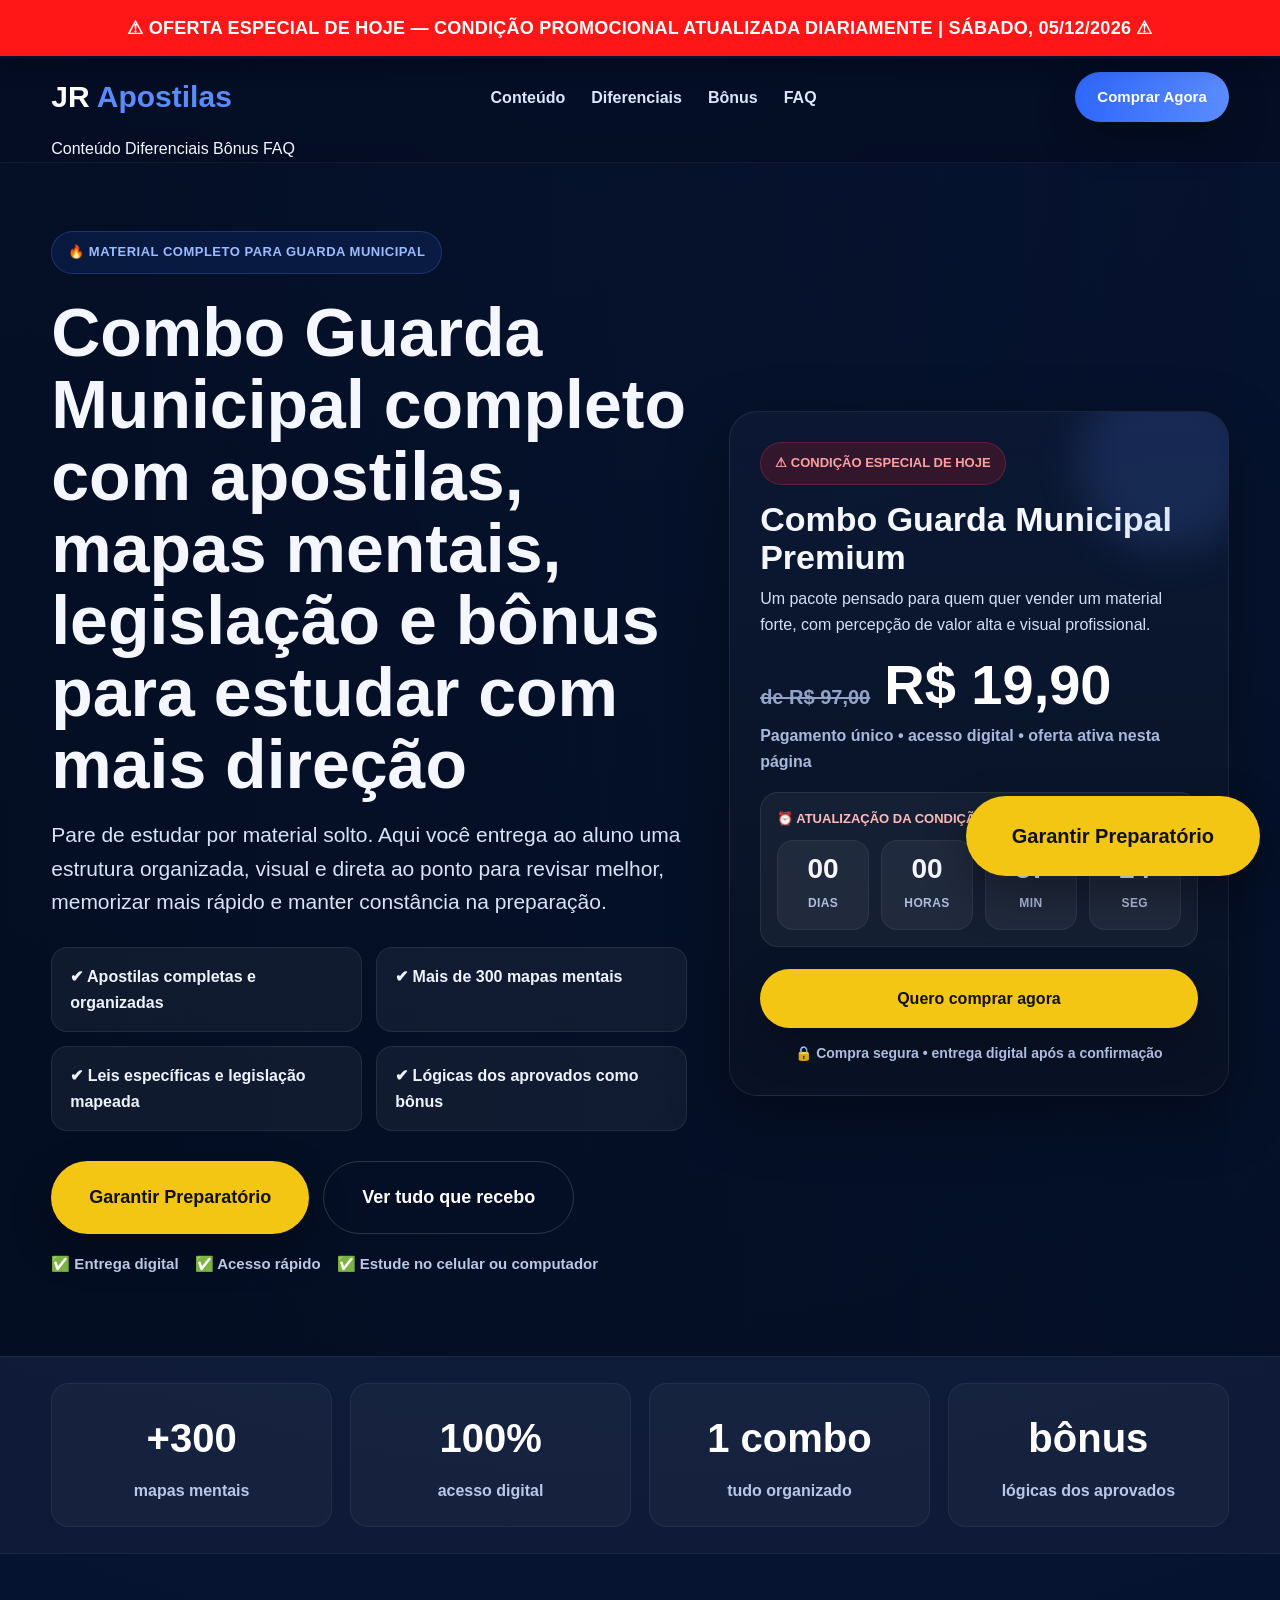
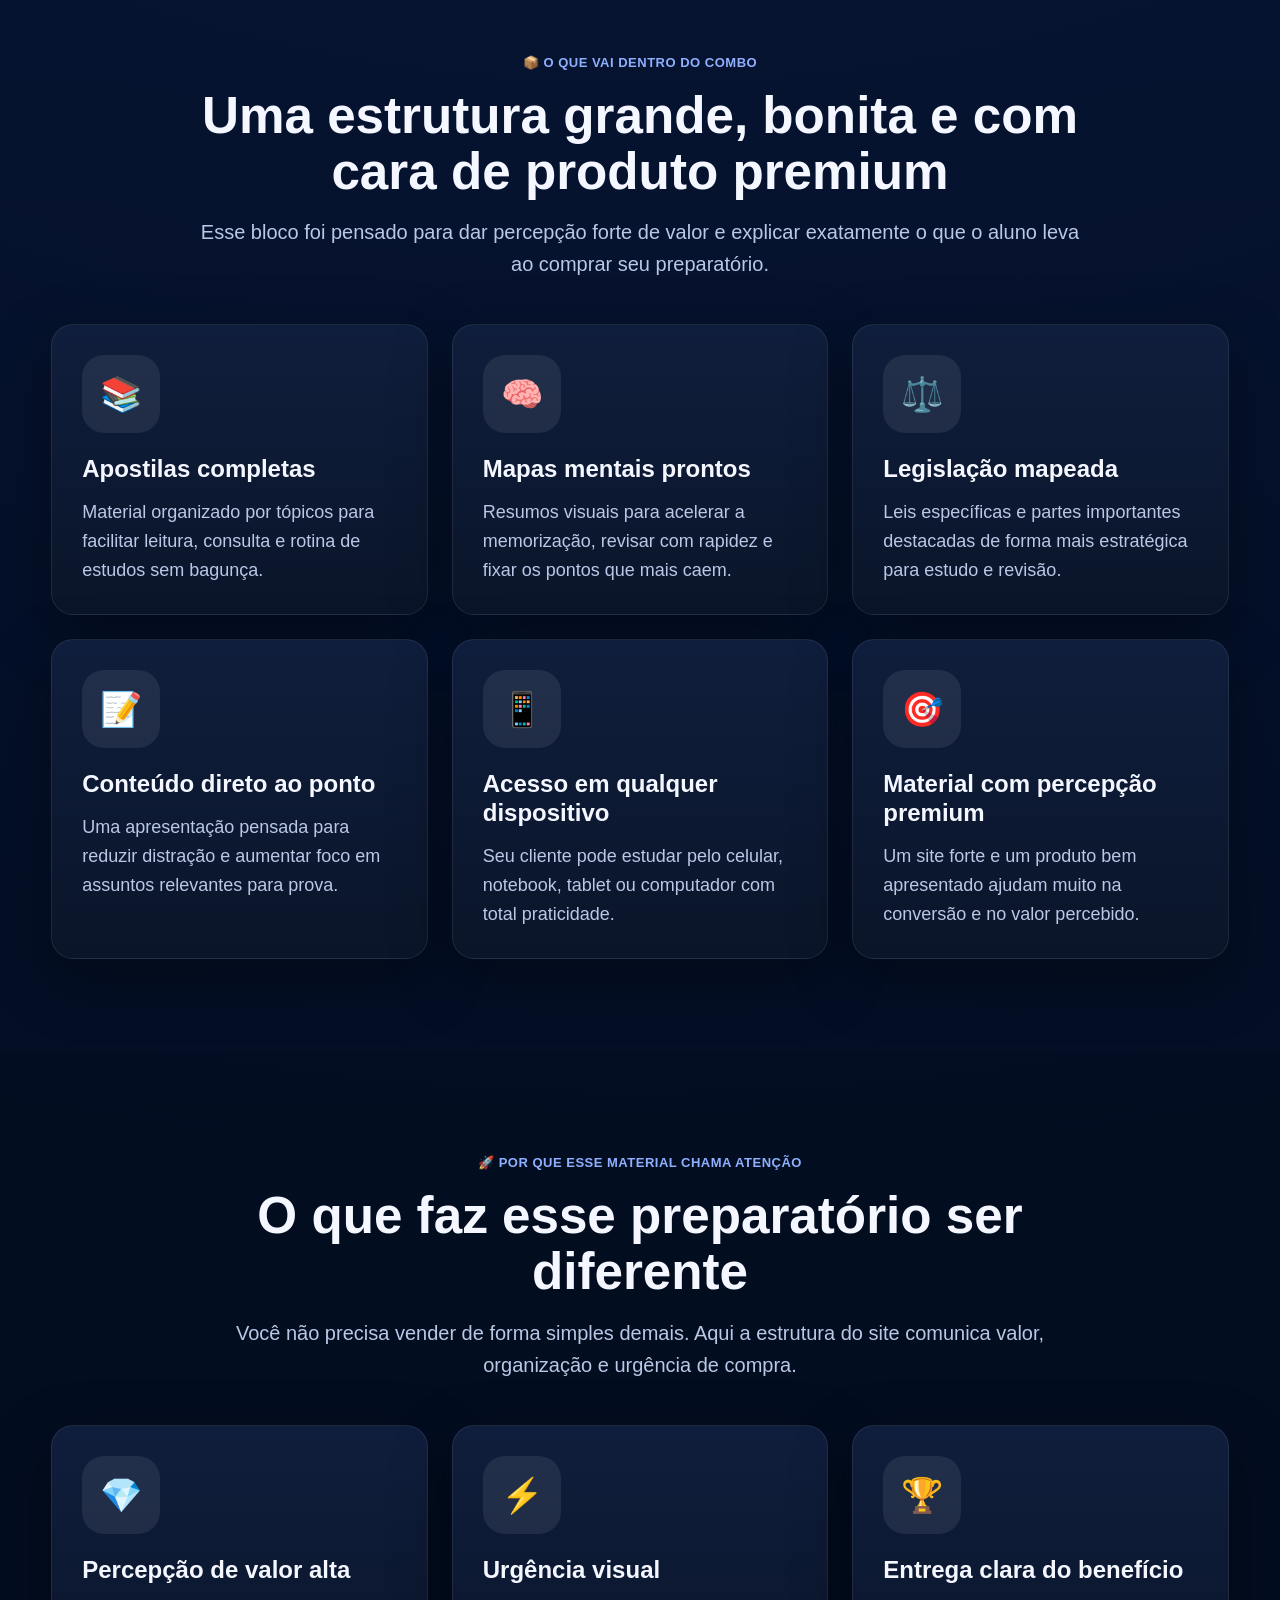
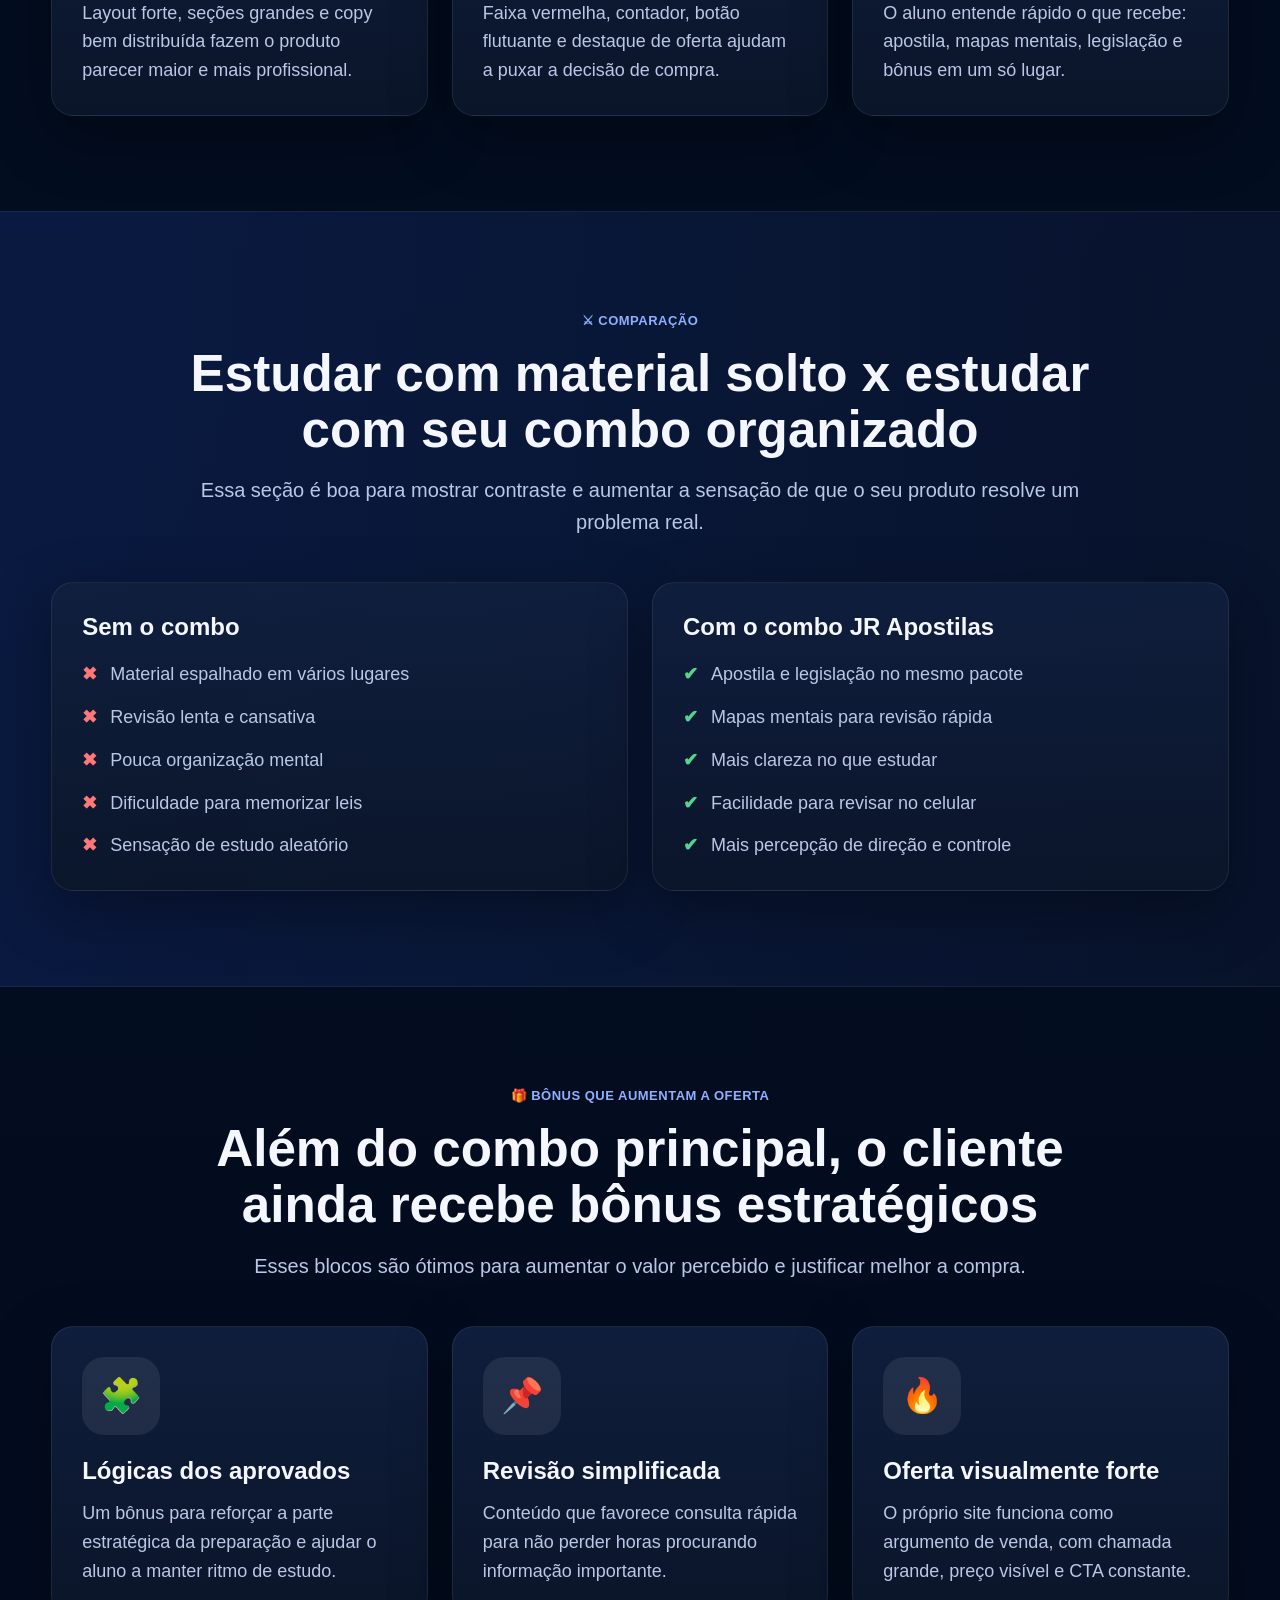
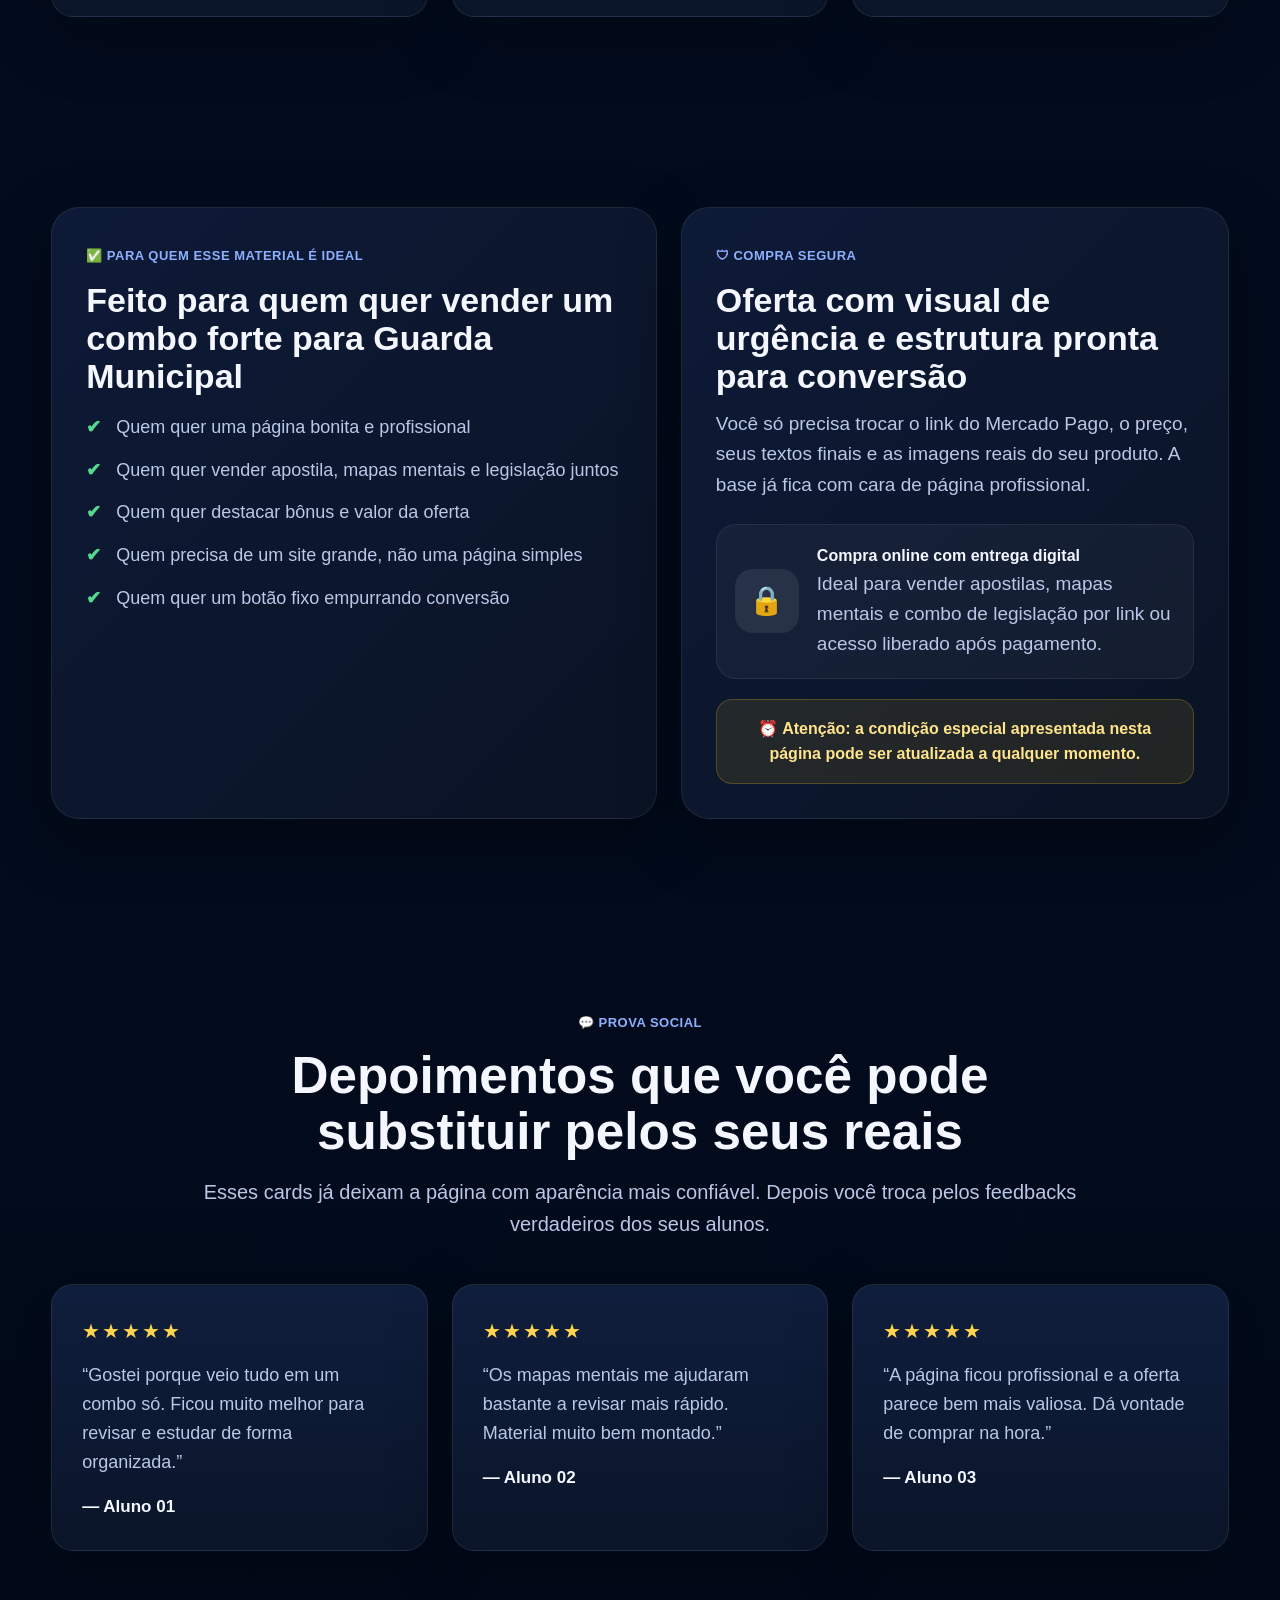
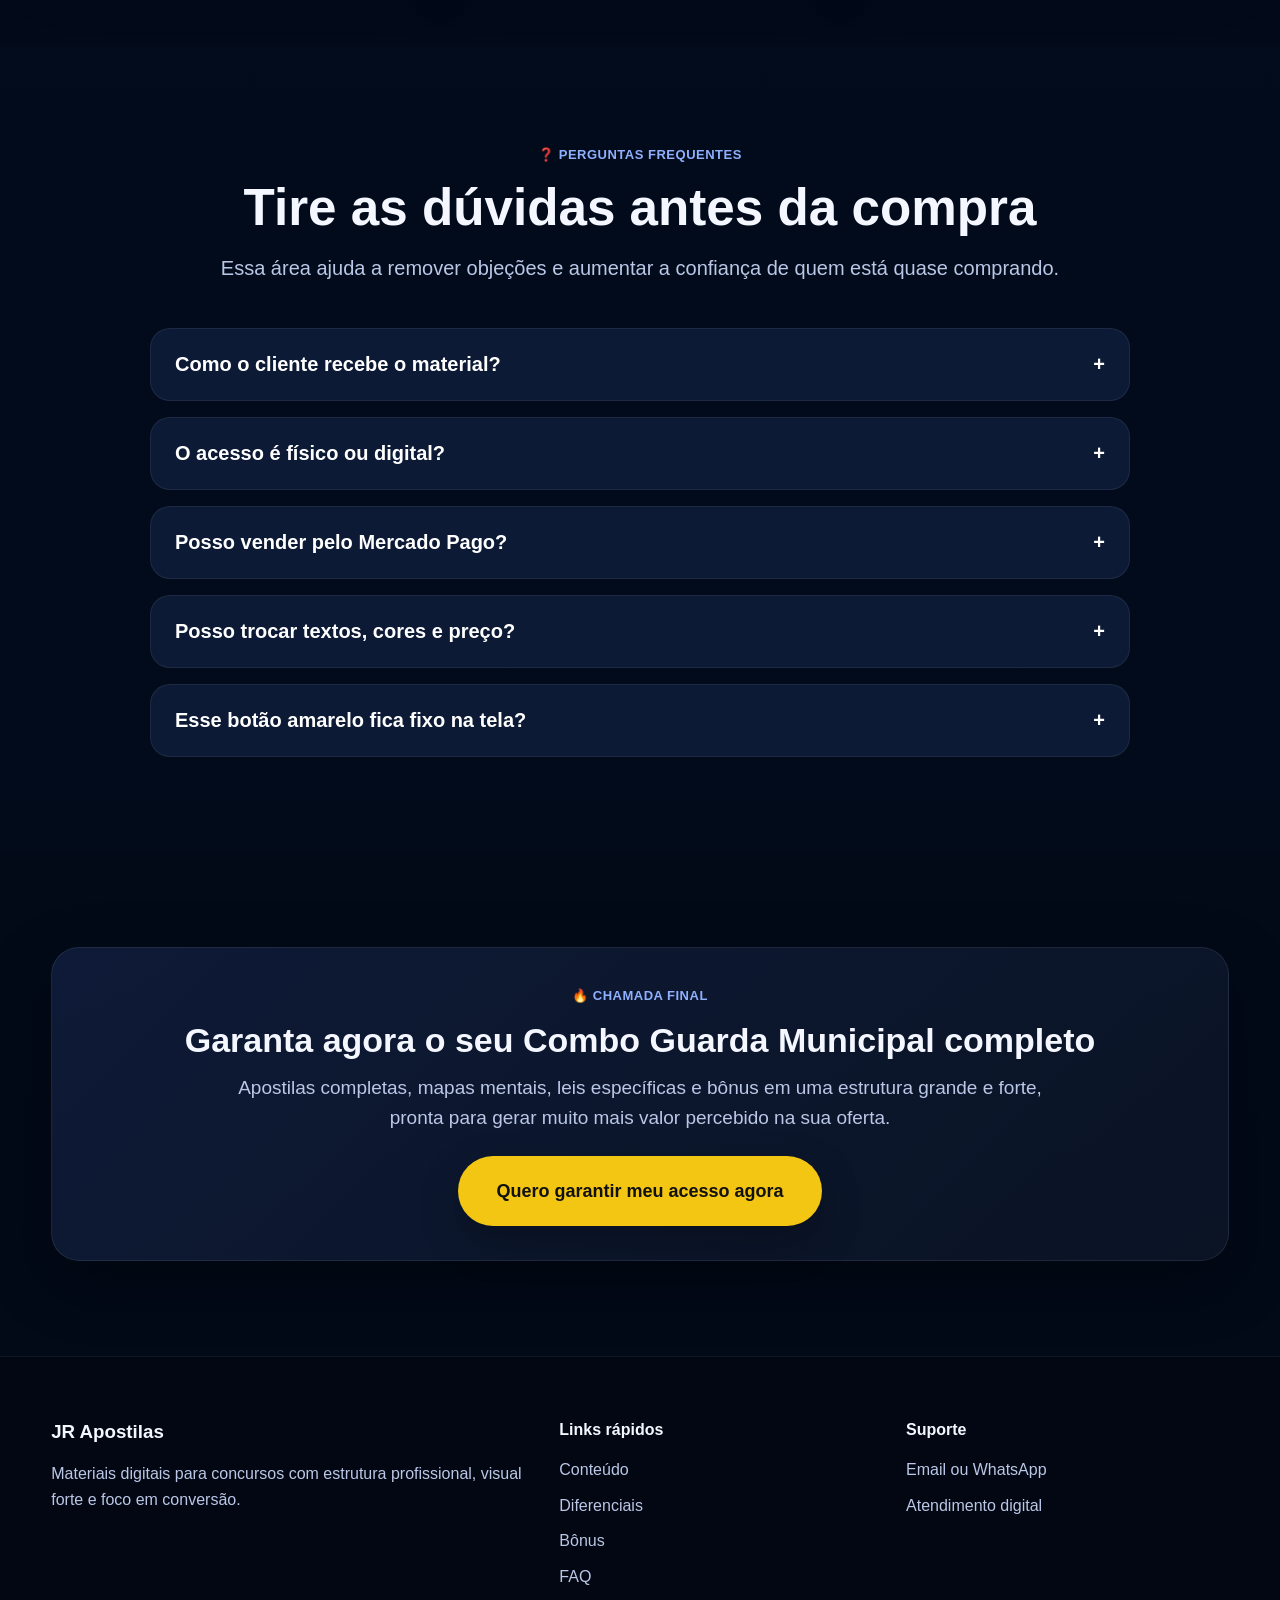
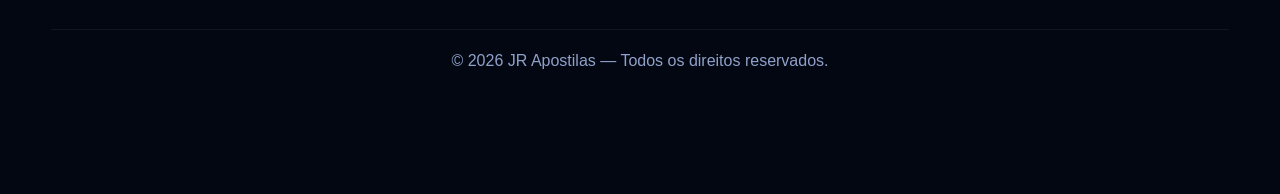
==== index.html @ 51c111a6 "Create index.html" ====
<!DOCTYPE html>
<html lang="pt-BR">
<head>
  <meta charset="UTF-8" />
  <meta name="viewport" content="width=device-width, initial-scale=1.0" />
  <title>Combo Guarda Municipal Completo | JR Apostilas</title>
  <meta name="description" content="Combo completo para Guarda Municipal com apostilas, mapas mentais, legislação específica e bônus exclusivos." />
  <style>
    :root {
      --bg: #030b1d;
      --bg-soft: #08142d;
      --card: rgba(15, 29, 58, 0.9);
      --card-border: rgba(255,255,255,0.08);
      --text: #f4f7ff;
      --muted: #bac7e6;
      --primary: #2f67ff;
      --primary-2: #5b8cff;
      --yellow: #f3c613;
      --red: #ff1717;
      --green: #21c36b;
      --shadow: 0 20px 60px rgba(0,0,0,.35);
      --radius: 22px;
      --max: 1200px;
    }

    * { box-sizing: border-box; margin: 0; padding: 0; }
    html { scroll-behavior: smooth; }
    body {
      font-family: Arial, Helvetica, sans-serif;
      background:
        radial-gradient(circle at top, rgba(36,74,170,.18), transparent 35%),
        linear-gradient(180deg, #04102a 0%, #020916 100%);
      color: var(--text);
      line-height: 1.6;
      overflow-x: hidden;
    }

    a { text-decoration: none; color: inherit; }
    img { max-width: 100%; display: block; }

    .container {
      width: min(92%, var(--max));
      margin: 0 auto;
    }

    .promo-bar {
      position: sticky;
      top: 0;
      z-index: 1100;
      width: 100%;
      background: var(--red);
      color: #fff;
      text-align: center;
      font-weight: 900;
      font-size: 18px;
      line-height: 1.35;
      padding: 16px 12px;
      text-transform: uppercase;
      letter-spacing: .25px;
      box-shadow: 0 10px 24px rgba(0,0,0,.24);
    }

    .topbar {
      position: sticky;
      top: 58px;
      z-index: 1000;
      backdrop-filter: blur(12px);
      background: rgba(3, 10, 28, .72);
      border-bottom: 1px solid rgba(255,255,255,.06);
    }

    .topbar-content {
      min-height: 78px;
      display: flex;
      align-items: center;
      justify-content: space-between;
      gap: 18px;
    }

    .logo {
      font-size: 30px;
      font-weight: 900;
      color: #fff;
    }

    .logo span { color: var(--primary-2); }

    .menu {
      display: flex;
      align-items: center;
      gap: 26px;
      color: #dbe6ff;
      font-weight: 700;
    }

    .menu a:hover { color: var(--primary-2); }

    .btn {
      display: inline-flex;
      align-items: center;
      justify-content: center;
      gap: 10px;
      border: none;
      cursor: pointer;
      font-weight: 900;
      border-radius: 999px;
      padding: 17px 28px;
      transition: .25s ease;
      box-shadow: 0 16px 40px rgba(0,0,0,.28);
    }

    .btn:hover { transform: translateY(-2px); }

    .btn-primary {
      background: linear-gradient(90deg, var(--primary), var(--primary-2));
      color: #fff;
    }

    .btn-yellow {
      background: var(--yellow);
      color: #111;
    }

    .btn-outline {
      background: transparent;
      border: 1px solid rgba(255,255,255,.16);
      color: #fff;
      box-shadow: none;
    }

    .btn-small { padding: 13px 22px; font-size: 15px; }
    .btn-large { padding: 21px 38px; font-size: 18px; }
    .full { width: 100%; }

    .hero {
      position: relative;
      min-height: 100vh;
      display: flex;
      align-items: center;
      padding: 70px 0 80px;
    }

    .hero::before {
      content: "";
      position: absolute;
      inset: 0;
      background:
        linear-gradient(to right, rgba(1,8,20,.92), rgba(1,8,20,.58)),
        url('https://images.unsplash.com/photo-1522202176988-66273c2fd55f?q=80&w=1600&auto=format&fit=crop') center/cover;
      opacity: .6;
      pointer-events: none;
    }

    .hero-content {
      position: relative;
      z-index: 2;
      display: grid;
      grid-template-columns: 1.12fr .88fr;
      gap: 42px;
      align-items: center;
    }

    .tag {
      display: inline-flex;
      align-items: center;
      gap: 10px;
      padding: 10px 16px;
      border-radius: 999px;
      background: rgba(47, 103, 255, .12);
      border: 1px solid rgba(105, 147, 255, .22);
      color: #9cbcff;
      font-size: 13px;
      font-weight: 900;
      text-transform: uppercase;
      letter-spacing: .5px;
      margin-bottom: 22px;
    }

    .hero h1 {
      font-size: clamp(40px, 6vw, 68px);
      line-height: 1.06;
      margin-bottom: 18px;
      max-width: 840px;
    }

    .hero p.lead {
      font-size: 21px;
      color: #d8e2f8;
      max-width: 760px;
      margin-bottom: 28px;
    }

    .hero-list {
      display: grid;
      grid-template-columns: repeat(2, minmax(220px, 1fr));
      gap: 14px;
      margin-bottom: 30px;
    }

    .hero-list div {
      background: rgba(255,255,255,.05);
      border: 1px solid rgba(255,255,255,.08);
      padding: 16px 18px;
      border-radius: 16px;
      color: #edf3ff;
      font-weight: 700;
    }

    .hero-actions {
      display: flex;
      gap: 14px;
      flex-wrap: wrap;
      margin-bottom: 18px;
    }

    .micro-proof {
      display: flex;
      flex-wrap: wrap;
      gap: 16px;
      color: var(--muted);
      font-size: 15px;
      font-weight: 700;
    }

    .offer-card {
      background: linear-gradient(180deg, rgba(12,25,52,.95), rgba(9,18,36,.92));
      border: 1px solid rgba(255,255,255,.08);
      border-radius: 28px;
      padding: 30px;
      box-shadow: var(--shadow);
      position: relative;
      overflow: hidden;
    }

    .offer-card::after {
      content: "";
      position: absolute;
      width: 180px;
      height: 180px;
      border-radius: 50%;
      background: rgba(91, 140, 255, .16);
      top: -40px;
      right: -30px;
      filter: blur(20px);
    }

    .badge-sale {
      display: inline-flex;
      padding: 10px 14px;
      border-radius: 999px;
      background: rgba(255, 23, 23, .16);
      border: 1px solid rgba(255, 80, 80, .22);
      color: #ff9f9f;
      font-size: 13px;
      font-weight: 900;
      text-transform: uppercase;
      margin-bottom: 16px;
    }

    .offer-card h2 {
      font-size: 34px;
      line-height: 1.1;
      margin-bottom: 10px;
    }

    .offer-card p { color: #d4def5; }

    .price-row {
      display: flex;
      align-items: end;
      gap: 14px;
      margin: 20px 0 10px;
      flex-wrap: wrap;
    }

    .old-price {
      text-decoration: line-through;
      color: #93a3c8;
      font-size: 20px;
      font-weight: 700;
    }

    .new-price {
      font-size: 56px;
      line-height: 1;
      font-weight: 900;
      color: #fff;
    }

    .price-info {
      color: #a9b8db;
      font-weight: 700;
      margin-bottom: 18px;
    }

    .countdown-box {
      margin: 18px 0 22px;
      background: rgba(255,255,255,.05);
      border: 1px solid rgba(255,255,255,.08);
      padding: 16px;
      border-radius: 18px;
    }

    .countdown-label {
      color: #ffbbbb;
      font-size: 13px;
      font-weight: 900;
      text-transform: uppercase;
      margin-bottom: 10px;
    }

    .countdown {
      display: grid;
      grid-template-columns: repeat(4, 1fr);
      gap: 12px;
    }

    .time-box {
      background: rgba(255,255,255,.05);
      border-radius: 16px;
      text-align: center;
      padding: 14px 10px;
      border: 1px solid rgba(255,255,255,.06);
    }

    .time-box strong {
      display: block;
      font-size: 28px;
      line-height: 1;
      margin-bottom: 6px;
    }

    .time-box span {
      color: #afbddc;
      font-size: 12px;
      text-transform: uppercase;
      font-weight: 800;
      letter-spacing: .4px;
    }

    .secure-note {
      margin-top: 14px;
      text-align: center;
      color: #aebcdf;
      font-size: 14px;
      font-weight: 700;
    }

    .section { padding: 95px 0; }
    .section-dark { background: rgba(4, 12, 30, .42); }

    .section-title {
      max-width: 900px;
      margin: 0 auto 44px;
      text-align: center;
    }

    .eyebrow {
      display: inline-flex;
      align-items: center;
      gap: 8px;
      color: #8eb0ff;
      font-size: 13px;
      font-weight: 900;
      letter-spacing: .5px;
      text-transform: uppercase;
      margin-bottom: 14px;
    }

    .section-title h2 {
      font-size: clamp(32px, 4vw, 56px);
      line-height: 1.1;
      margin-bottom: 16px;
    }

    .section-title p {
      color: var(--muted);
      font-size: 20px;
    }

    .features-grid,
    .bonus-grid,
    .proof-grid,
    .faq-grid,
    .comparison-grid,
    .content-grid,
    .testimonial-grid {
      display: grid;
      gap: 24px;
    }

    .features-grid,
    .bonus-grid,
    .proof-grid,
    .content-grid,
    .testimonial-grid {
      grid-template-columns: repeat(3, 1fr);
    }

    .card {
      background: linear-gradient(180deg, rgba(16,31,62,.96), rgba(11,22,42,.96));
      border: 1px solid var(--card-border);
      border-radius: var(--radius);
      padding: 30px;
      box-shadow: var(--shadow);
    }

    .icon-box {
      width: 78px;
      height: 78px;
      border-radius: 22px;
      display: grid;
      place-items: center;
      background: rgba(255,255,255,.08);
      font-size: 34px;
      margin-bottom: 22px;
    }

    .card h3 {
      font-size: 24px;
      line-height: 1.2;
      margin-bottom: 14px;
    }

    .card p, .card li {
      color: var(--muted);
      font-size: 18px;
    }

    .numbers {
      padding: 26px 0;
      background: rgba(255,255,255,.03);
      border-top: 1px solid rgba(255,255,255,.05);
      border-bottom: 1px solid rgba(255,255,255,.05);
    }

    .numbers-grid {
      display: grid;
      grid-template-columns: repeat(4, 1fr);
      gap: 18px;
    }

    .number-card {
      text-align: center;
      padding: 22px;
      border-radius: 18px;
      background: rgba(255,255,255,.03);
      border: 1px solid rgba(255,255,255,.06);
    }

    .number-card strong {
      display: block;
      font-size: 40px;
      color: #fff;
      margin-bottom: 8px;
    }

    .number-card span {
      color: var(--muted);
      font-weight: 700;
    }

    .comparison-wrap {
      display: grid;
      grid-template-columns: 1fr 1fr;
      gap: 24px;
    }

    .comparison-card ul {
      list-style: none;
      display: grid;
      gap: 14px;
      margin-top: 18px;
    }

    .comparison-card li {
      padding-left: 28px;
      position: relative;
    }

    .comparison-card li::before {
      position: absolute;
      left: 0;
      top: 0;
      font-weight: 900;
    }

    .comparison-card.bad li::before { content: "✖"; color: #ff7777; }
    .comparison-card.good li::before { content: "✔"; color: #53d58d; }

    .highlight-band {
      background: linear-gradient(90deg, rgba(47,103,255,.14), rgba(91,140,255,.05));
      border-top: 1px solid rgba(255,255,255,.06);
      border-bottom: 1px solid rgba(255,255,255,.06);
    }

    .checklist {
      list-style: none;
      display: grid;
      gap: 14px;
      margin-top: 18px;
    }

    .checklist li {
      position: relative;
      padding-left: 30px;
      color: var(--muted);
      font-size: 18px;
    }

    .checklist li::before {
      content: "✔";
      color: #56d88f;
      position: absolute;
      left: 0;
      font-weight: 900;
    }

    .big-cta {
      display: grid;
      grid-template-columns: 1.05fr .95fr;
      gap: 24px;
      align-items: stretch;
    }

    .cta-panel {
      background: linear-gradient(135deg, rgba(14,27,56,.96), rgba(11,20,37,.96));
      border: 1px solid rgba(255,255,255,.08);
      border-radius: 28px;
      padding: 34px;
      box-shadow: var(--shadow);
    }

    .cta-panel h3 {
      font-size: 34px;
      line-height: 1.12;
      margin-bottom: 14px;
    }

    .cta-panel p { color: var(--muted); font-size: 19px; }

    .guarantee {
      display: flex;
      align-items: center;
      gap: 18px;
      margin-top: 24px;
      background: rgba(255,255,255,.04);
      border: 1px solid rgba(255,255,255,.07);
      border-radius: 20px;
      padding: 18px;
    }

    .guarantee-icon {
      min-width: 64px;
      min-height: 64px;
      border-radius: 18px;
      display: grid;
      place-items: center;
      background: rgba(255,255,255,.08);
      font-size: 28px;
    }

    .testimonial-card .stars {
      font-size: 20px;
      letter-spacing: 2px;
      margin-bottom: 14px;
      color: #ffd34f;
    }

    .testimonial-card strong {
      display: block;
      margin-top: 16px;
      font-size: 17px;
    }

    .faq-wrap {
      max-width: 980px;
      margin: 0 auto;
      display: grid;
      gap: 16px;
    }

    .faq-item {
      background: rgba(14,28,56,.96);
      border: 1px solid rgba(255,255,255,.07);
      border-radius: 20px;
      overflow: hidden;
    }

    .faq-question {
      width: 100%;
      padding: 24px;
      background: transparent;
      border: none;
      color: #fff;
      font-size: 20px;
      font-weight: 900;
      text-align: left;
      cursor: pointer;
      display: flex;
      align-items: center;
      justify-content: space-between;
      gap: 16px;
    }

    .faq-answer {
      display: none;
      padding: 0 24px 24px;
      color: var(--muted);
      font-size: 18px;
    }

    .urgency-mini {
      margin-top: 20px;
      background: rgba(243,198,19,.10);
      border: 1px solid rgba(243,198,19,.22);
      color: #ffe48b;
      padding: 16px 18px;
      border-radius: 16px;
      font-weight: 800;
      text-align: center;
    }

    .footer {
      padding: 60px 0 120px;
      background: rgba(0,0,0,.18);
      border-top: 1px solid rgba(255,255,255,.06);
    }

    .footer-grid {
      display: grid;
      grid-template-columns: 1.2fr .8fr .8fr;
      gap: 24px;
    }

    .footer h4, .footer h3 { margin-bottom: 14px; }
    .footer p, .footer a { color: var(--muted); display: block; margin-bottom: 10px; }

    .copyright {
      margin-top: 30px;
      padding-top: 18px;
      border-top: 1px solid rgba(255,255,255,.06);
      color: #90a1c9;
      text-align: center;
    }

    .floating-offer-btn {
      position: fixed;
      right: 20px;
      bottom: 24px;
      z-index: 1200;
      display: inline-flex;
      align-items: center;
      justify-content: center;
      background: var(--yellow);
      color: #111;
      font-size: 20px;
      font-weight: 900;
      padding: 24px 46px;
      border-radius: 999px;
      box-shadow: 0 18px 44px rgba(0,0,0,.34);
      transition: transform .25s ease, box-shadow .25s ease;
    }

    .floating-offer-btn:hover {
      transform: translateY(-3px) scale(1.02);
      box-shadow: 0 24px 50px rgba(0,0,0,.4);
    }

    .floating-offer-btn.pulse {
      animation: pulseOffer 1.8s infinite;
    }

    @keyframes pulseOffer {
      0% { transform: scale(1); box-shadow: 0 0 0 0 rgba(243,198,19,.45); }
      70% { transform: scale(1.03); box-shadow: 0 0 0 20px rgba(243,198,19,0); }
      100% { transform: scale(1); box-shadow: 0 0 0 0 rgba(243,198,19,0); }
    }

    .mobile-menu-btn { display: none; }

    @media (max-width: 1100px) {
      .hero-content,
      .big-cta,
      .comparison-wrap,
      .footer-grid { grid-template-columns: 1fr; }

      .features-grid,
      .bonus-grid,
      .proof-grid,
      .content-grid,
      .testimonial-grid,
      .numbers-grid { grid-template-columns: repeat(2, 1fr); }

      .hero { min-height: auto; }
      .topbar { top: 54px; }
    }

    @media (max-width: 768px) {
      .promo-bar { font-size: 14px; padding: 14px 10px; }
      .topbar { top: 46px; }
      .topbar-content { min-height: 72px; }
      .menu { display: none; }
      .mobile-menu-btn {
        display: inline-flex;
        align-items: center;
        justify-content: center;
        background: rgba(255,255,255,.06);
        color: #fff;
        border: 1px solid rgba(255,255,255,.08);
        width: 48px;
        height: 48px;
        border-radius: 14px;
        font-size: 22px;
      }

      .mobile-menu {
        display: none;
        padding: 0 0 20px;
      }

      .mobile-menu.active {
        display: grid;
        gap: 12px;
      }

      .mobile-menu a {
        color: #dbe6ff;
        font-weight: 800;
        padding: 12px 14px;
        border-radius: 14px;
        background: rgba(255,255,255,.04);
      }

      .hero-content,
      .features-grid,
      .bonus-grid,
      .proof-grid,
      .content-grid,
      .testimonial-grid,
      .numbers-grid,
      .hero-list { grid-template-columns: 1fr; }

      .hero { padding: 44px 0 60px; }
      .hero p.lead, .section-title p, .card p, .card li, .faq-answer, .cta-panel p { font-size: 17px; }
      .offer-card { padding: 24px; }
      .new-price { font-size: 46px; }
      .countdown { grid-template-columns: repeat(2, 1fr); }
      .floating-offer-btn {
        right: 14px;
        left: 14px;
        bottom: 16px;
        width: calc(100% - 28px);
        font-size: 18px;
        padding: 20px 20px;
      }
      .btn-large { width: 100%; }
      .footer { padding-bottom: 110px; }
    }
  </style>
</head>
<body>
  <div class="promo-bar" id="promoBar">
    <span id="promoText">⚠ OFERTA ESPECIAL DE HOJE — CONDIÇÃO PROMOCIONAL ATUALIZADA DIARIAMENTE ⚠</span>
  </div>

  <header class="topbar">
    <div class="container">
      <div class="topbar-content">
        <div class="logo">JR <span>Apostilas</span></div>
        <nav class="menu">
          <a href="#conteudo">Conteúdo</a>
          <a href="#diferenciais">Diferenciais</a>
          <a href="#bonus">Bônus</a>
          <a href="#faq">FAQ</a>
        </nav>
        <a href="SEU_LINK_MERCADO_PAGO" target="_blank" class="btn btn-primary btn-small">Comprar Agora</a>
        <button class="mobile-menu-btn" id="mobileMenuBtn">☰</button>
      </div>
      <nav class="mobile-menu" id="mobileMenu">
        <a href="#conteudo">Conteúdo</a>
        <a href="#diferenciais">Diferenciais</a>
        <a href="#bonus">Bônus</a>
        <a href="#faq">FAQ</a>
      </nav>
    </div>
  </header>

  <section class="hero">
    <div class="container hero-content">
      <div>
        <div class="tag">🔥 material completo para guarda municipal</div>
        <h1>Combo Guarda Municipal completo com apostilas, mapas mentais, legislação e bônus para estudar com mais direção</h1>
        <p class="lead">Pare de estudar por material solto. Aqui você entrega ao aluno uma estrutura organizada, visual e direta ao ponto para revisar melhor, memorizar mais rápido e manter constância na preparação.</p>

        <div class="hero-list">
          <div>✔ Apostilas completas e organizadas</div>
          <div>✔ Mais de 300 mapas mentais</div>
          <div>✔ Leis específicas e legislação mapeada</div>
          <div>✔ Lógicas dos aprovados como bônus</div>
        </div>

        <div class="hero-actions">
          <a href="SEU_LINK_MERCADO_PAGO" target="_blank" class="btn btn-yellow btn-large">Garantir Preparatório</a>
          <a href="#conteudo" class="btn btn-outline btn-large">Ver tudo que recebo</a>
        </div>

        <div class="micro-proof">
          <span>✅ Entrega digital</span>
          <span>✅ Acesso rápido</span>
          <span>✅ Estude no celular ou computador</span>
        </div>
      </div>

      <div class="offer-card">
        <div class="badge-sale">⚠ condição especial de hoje</div>
        <h2>Combo Guarda Municipal Premium</h2>
        <p>Um pacote pensado para quem quer vender um material forte, com percepção de valor alta e visual profissional.</p>

        <div class="price-row">
          <span class="old-price">de R$ 97,00</span>
          <span class="new-price">R$ 19,90</span>
        </div>

        <div class="price-info">Pagamento único • acesso digital • oferta ativa nesta página</div>

        <div class="countdown-box">
          <div class="countdown-label">⏰ Atualização da condição promocional em:</div>
          <div class="countdown" id="countdown">
            <div class="time-box"><strong id="days">00</strong><span>Dias</span></div>
            <div class="time-box"><strong id="hours">00</strong><span>Horas</span></div>
            <div class="time-box"><strong id="minutes">00</strong><span>Min</span></div>
            <div class="time-box"><strong id="seconds">00</strong><span>Seg</span></div>
          </div>
        </div>

        <a href="SEU_LINK_MERCADO_PAGO" target="_blank" class="btn btn-yellow full">Quero comprar agora</a>
        <div class="secure-note">🔒 Compra segura • entrega digital após a confirmação</div>
      </div>
    </div>
  </section>

  <section class="numbers">
    <div class="container numbers-grid">
      <div class="number-card"><strong>+300</strong><span>mapas mentais</span></div>
      <div class="number-card"><strong>100%</strong><span>acesso digital</span></div>
      <div class="number-card"><strong>1 combo</strong><span>tudo organizado</span></div>
      <div class="number-card"><strong>bônus</strong><span>lógicas dos aprovados</span></div>
    </div>
  </section>

  <section class="section" id="conteudo">
    <div class="container">
      <div class="section-title">
        <div class="eyebrow">📦 o que vai dentro do combo</div>
        <h2>Uma estrutura grande, bonita e com cara de produto premium</h2>
        <p>Esse bloco foi pensado para dar percepção forte de valor e explicar exatamente o que o aluno leva ao comprar seu preparatório.</p>
      </div>

      <div class="content-grid">
        <article class="card">
          <div class="icon-box">📚</div>
          <h3>Apostilas completas</h3>
          <p>Material organizado por tópicos para facilitar leitura, consulta e rotina de estudos sem bagunça.</p>
        </article>
        <article class="card">
          <div class="icon-box">🧠</div>
          <h3>Mapas mentais prontos</h3>
          <p>Resumos visuais para acelerar a memorização, revisar com rapidez e fixar os pontos que mais caem.</p>
        </article>
        <article class="card">
          <div class="icon-box">⚖️</div>
          <h3>Legislação mapeada</h3>
          <p>Leis específicas e partes importantes destacadas de forma mais estratégica para estudo e revisão.</p>
        </article>
        <article class="card">
          <div class="icon-box">📝</div>
          <h3>Conteúdo direto ao ponto</h3>
          <p>Uma apresentação pensada para reduzir distração e aumentar foco em assuntos relevantes para prova.</p>
        </article>
        <article class="card">
          <div class="icon-box">📱</div>
          <h3>Acesso em qualquer dispositivo</h3>
          <p>Seu cliente pode estudar pelo celular, notebook, tablet ou computador com total praticidade.</p>
        </article>
        <article class="card">
          <div class="icon-box">🎯</div>
          <h3>Material com percepção premium</h3>
          <p>Um site forte e um produto bem apresentado ajudam muito na conversão e no valor percebido.</p>
        </article>
      </div>
    </div>
  </section>

  <section class="section section-dark" id="diferenciais">
    <div class="container">
      <div class="section-title">
        <div class="eyebrow">🚀 por que esse material chama atenção</div>
        <h2>O que faz esse preparatório ser diferente</h2>
        <p>Você não precisa vender de forma simples demais. Aqui a estrutura do site comunica valor, organização e urgência de compra.</p>
      </div>

      <div class="features-grid">
        <article class="card">
          <div class="icon-box">💎</div>
          <h3>Percepção de valor alta</h3>
          <p>Layout forte, seções grandes e copy bem distribuída fazem o produto parecer maior e mais profissional.</p>
        </article>
        <article class="card">
          <div class="icon-box">⚡</div>
          <h3>Urgência visual</h3>
          <p>Faixa vermelha, contador, botão flutuante e destaque de oferta ajudam a puxar a decisão de compra.</p>
        </article>
        <article class="card">
          <div class="icon-box">🏆</div>
          <h3>Entrega clara do benefício</h3>
          <p>O aluno entende rápido o que recebe: apostila, mapas mentais, legislação e bônus em um só lugar.</p>
        </article>
      </div>
    </div>
  </section>

  <section class="section highlight-band">
    <div class="container">
      <div class="section-title">
        <div class="eyebrow">⚔ comparação</div>
        <h2>Estudar com material solto x estudar com seu combo organizado</h2>
        <p>Essa seção é boa para mostrar contraste e aumentar a sensação de que o seu produto resolve um problema real.</p>
      </div>

      <div class="comparison-wrap">
        <div class="card comparison-card bad">
          <h3>Sem o combo</h3>
          <ul>
            <li>Material espalhado em vários lugares</li>
            <li>Revisão lenta e cansativa</li>
            <li>Pouca organização mental</li>
            <li>Dificuldade para memorizar leis</li>
            <li>Sensação de estudo aleatório</li>
          </ul>
        </div>
        <div class="card comparison-card good">
          <h3>Com o combo JR Apostilas</h3>
          <ul>
            <li>Apostila e legislação no mesmo pacote</li>
            <li>Mapas mentais para revisão rápida</li>
            <li>Mais clareza no que estudar</li>
            <li>Facilidade para revisar no celular</li>
            <li>Mais percepção de direção e controle</li>
          </ul>
        </div>
      </div>
    </div>
  </section>

  <section class="section" id="bonus">
    <div class="container">
      <div class="section-title">
        <div class="eyebrow">🎁 bônus que aumentam a oferta</div>
        <h2>Além do combo principal, o cliente ainda recebe bônus estratégicos</h2>
        <p>Esses blocos são ótimos para aumentar o valor percebido e justificar melhor a compra.</p>
      </div>

      <div class="bonus-grid">
        <article class="card">
          <div class="icon-box">🧩</div>
          <h3>Lógicas dos aprovados</h3>
          <p>Um bônus para reforçar a parte estratégica da preparação e ajudar o aluno a manter ritmo de estudo.</p>
        </article>
        <article class="card">
          <div class="icon-box">📌</div>
          <h3>Revisão simplificada</h3>
          <p>Conteúdo que favorece consulta rápida para não perder horas procurando informação importante.</p>
        </article>
        <article class="card">
          <div class="icon-box">🔥</div>
          <h3>Oferta visualmente forte</h3>
          <p>O próprio site funciona como argumento de venda, com chamada grande, preço visível e CTA constante.</p>
        </article>
      </div>
    </div>
  </section>

  <section class="section section-dark">
    <div class="container big-cta">
      <div class="cta-panel">
        <div class="eyebrow">✅ para quem esse material é ideal</div>
        <h3>Feito para quem quer vender um combo forte para Guarda Municipal</h3>
        <ul class="checklist">
          <li>Quem quer uma página bonita e profissional</li>
          <li>Quem quer vender apostila, mapas mentais e legislação juntos</li>
          <li>Quem quer destacar bônus e valor da oferta</li>
          <li>Quem precisa de um site grande, não uma página simples</li>
          <li>Quem quer um botão fixo empurrando conversão</li>
        </ul>
      </div>

      <div class="cta-panel">
        <div class="eyebrow">🛡 compra segura</div>
        <h3>Oferta com visual de urgência e estrutura pronta para conversão</h3>
        <p>Você só precisa trocar o link do Mercado Pago, o preço, seus textos finais e as imagens reais do seu produto. A base já fica com cara de página profissional.</p>
        <div class="guarantee">
          <div class="guarantee-icon">🔒</div>
          <div>
            <strong>Compra online com entrega digital</strong>
            <p>Ideal para vender apostilas, mapas mentais e combo de legislação por link ou acesso liberado após pagamento.</p>
          </div>
        </div>
        <div class="urgency-mini">⏰ Atenção: a condição especial apresentada nesta página pode ser atualizada a qualquer momento.</div>
      </div>
    </div>
  </section>

  <section class="section">
    <div class="container">
      <div class="section-title">
        <div class="eyebrow">💬 prova social</div>
        <h2>Depoimentos que você pode substituir pelos seus reais</h2>
        <p>Esses cards já deixam a página com aparência mais confiável. Depois você troca pelos feedbacks verdadeiros dos seus alunos.</p>
      </div>

      <div class="testimonial-grid">
        <article class="card testimonial-card">
          <div class="stars">★★★★★</div>
          <p>“Gostei porque veio tudo em um combo só. Ficou muito melhor para revisar e estudar de forma organizada.”</p>
          <strong>— Aluno 01</strong>
        </article>
        <article class="card testimonial-card">
          <div class="stars">★★★★★</div>
          <p>“Os mapas mentais me ajudaram bastante a revisar mais rápido. Material muito bem montado.”</p>
          <strong>— Aluno 02</strong>
        </article>
        <article class="card testimonial-card">
          <div class="stars">★★★★★</div>
          <p>“A página ficou profissional e a oferta parece bem mais valiosa. Dá vontade de comprar na hora.”</p>
          <strong>— Aluno 03</strong>
        </article>
      </div>
    </div>
  </section>

  <section class="section section-dark" id="faq">
    <div class="container">
      <div class="section-title">
        <div class="eyebrow">❓ perguntas frequentes</div>
        <h2>Tire as dúvidas antes da compra</h2>
        <p>Essa área ajuda a remover objeções e aumentar a confiança de quem está quase comprando.</p>
      </div>

      <div class="faq-wrap">
        <div class="faq-item">
          <button class="faq-question">Como o cliente recebe o material? <span>+</span></button>
          <div class="faq-answer">Após a confirmação do pagamento, você pode liberar o material por link, email, Drive ou página de confirmação.</div>
        </div>
        <div class="faq-item">
          <button class="faq-question">O acesso é físico ou digital? <span>+</span></button>
          <div class="faq-answer">Esse modelo foi feito para produto 100% digital, ideal para apostilas, leis, mapas mentais e bônus em arquivo.</div>
        </div>
        <div class="faq-item">
          <button class="faq-question">Posso vender pelo Mercado Pago? <span>+</span></button>
          <div class="faq-answer">Sim. Basta substituir todos os lugares com SEU_LINK_MERCADO_PAGO pelo seu link real de pagamento.</div>
        </div>
        <div class="faq-item">
          <button class="faq-question">Posso trocar textos, cores e preço? <span>+</span></button>
          <div class="faq-answer">Sim. O site inteiro é editável. Você pode adaptar para sua marca, concurso, combo e tipo de oferta.</div>
        </div>
        <div class="faq-item">
          <button class="faq-question">Esse botão amarelo fica fixo na tela? <span>+</span></button>
          <div class="faq-answer">Sim. Ele foi feito para ficar sempre visível e aumentar a chance do visitante clicar e comprar.</div>
        </div>
      </div>
    </div>
  </section>

  <section class="section">
    <div class="container">
      <div class="cta-panel" style="text-align:center;">
        <div class="eyebrow">🔥 chamada final</div>
        <h3>Garanta agora o seu Combo Guarda Municipal completo</h3>
        <p style="max-width: 820px; margin: 0 auto 22px;">Apostilas completas, mapas mentais, leis específicas e bônus em uma estrutura grande e forte, pronta para gerar muito mais valor percebido na sua oferta.</p>
        <a href="SEU_LINK_MERCADO_PAGO" target="_blank" class="btn btn-yellow btn-large">Quero garantir meu acesso agora</a>
      </div>
    </div>
  </section>

  <footer class="footer">
    <div class="container footer-grid">
      <div>
        <h3>JR Apostilas</h3>
        <p>Materiais digitais para concursos com estrutura profissional, visual forte e foco em conversão.</p>
      </div>
      <div>
        <h4>Links rápidos</h4>
        <a href="#conteudo">Conteúdo</a>
        <a href="#diferenciais">Diferenciais</a>
        <a href="#bonus">Bônus</a>
        <a href="#faq">FAQ</a>
      </div>
      <div>
        <h4>Suporte</h4>
        <p>Email ou WhatsApp</p>
        <p>Atendimento digital</p>
      </div>
    </div>
    <div class="container copyright">© 2026 JR Apostilas — Todos os direitos reservados.</div>
  </footer>

  <a href="SEU_LINK_MERCADO_PAGO" class="floating-offer-btn pulse" id="floatingOfferBtn" target="_blank">Garantir Preparatório</a>

  <script>
    const promoText = document.getElementById('promoText');
    const mobileMenuBtn = document.getElementById('mobileMenuBtn');
    const mobileMenu = document.getElementById('mobileMenu');
    const faqButtons = document.querySelectorAll('.faq-question');

    function atualizarFaixaPromocional() {
      const hoje = new Date();
      const opcoes = { weekday: 'long', day: '2-digit', month: '2-digit', year: 'numeric' };
      const dataFormatada = hoje.toLocaleDateString('pt-BR', opcoes);
      promoText.textContent = `⚠ OFERTA ESPECIAL DE HOJE — CONDIÇÃO PROMOCIONAL ATUALIZADA DIARIAMENTE | ${dataFormatada.toUpperCase()} ⚠`;
    }

    function atualizarContadorDiario() {
      const now = new Date();
      const tomorrow = new Date();
      tomorrow.setHours(24, 0, 0, 0);

      const diff = tomorrow - now;
      const days = Math.floor(diff / (1000 * 60 * 60 * 24));
      const hours = Math.floor((diff / (1000 * 60 * 60)) % 24);
      const minutes = Math.floor((diff / (1000 * 60)) % 60);
      const seconds = Math.floor((diff / 1000) % 60);

      document.getElementById('days').textContent = String(days).padStart(2, '0');
      document.getElementById('hours').textContent = String(hours).padStart(2, '0');
      document.getElementById('minutes').textContent = String(minutes).padStart(2, '0');
      document.getElementById('seconds').textContent = String(seconds).padStart(2, '0');
    }

    atualizarFaixaPromocional();
    atualizarContadorDiario();
    setInterval(atualizarContadorDiario, 1000);

    mobileMenuBtn?.addEventListener('click', () => {
      mobileMenu.classList.toggle('active');
    });

    faqButtons.forEach((button) => {
      button.addEventListener('click', () => {
        const answer = button.nextElementSibling;
        const symbol = button.querySelector('span');
        const isOpen = answer.style.display === 'block';

        document.querySelectorAll('.faq-answer').forEach((item) => {
          item.style.display = 'none';
        });
        document.querySelectorAll('.faq-question span').forEach((item) => {
          item.textContent = '+';
        });

        answer.style.display = isOpen ? 'none' : 'block';
        symbol.textContent = isOpen ? '+' : '−';
      });
    });
  </script>
</body>
</html>
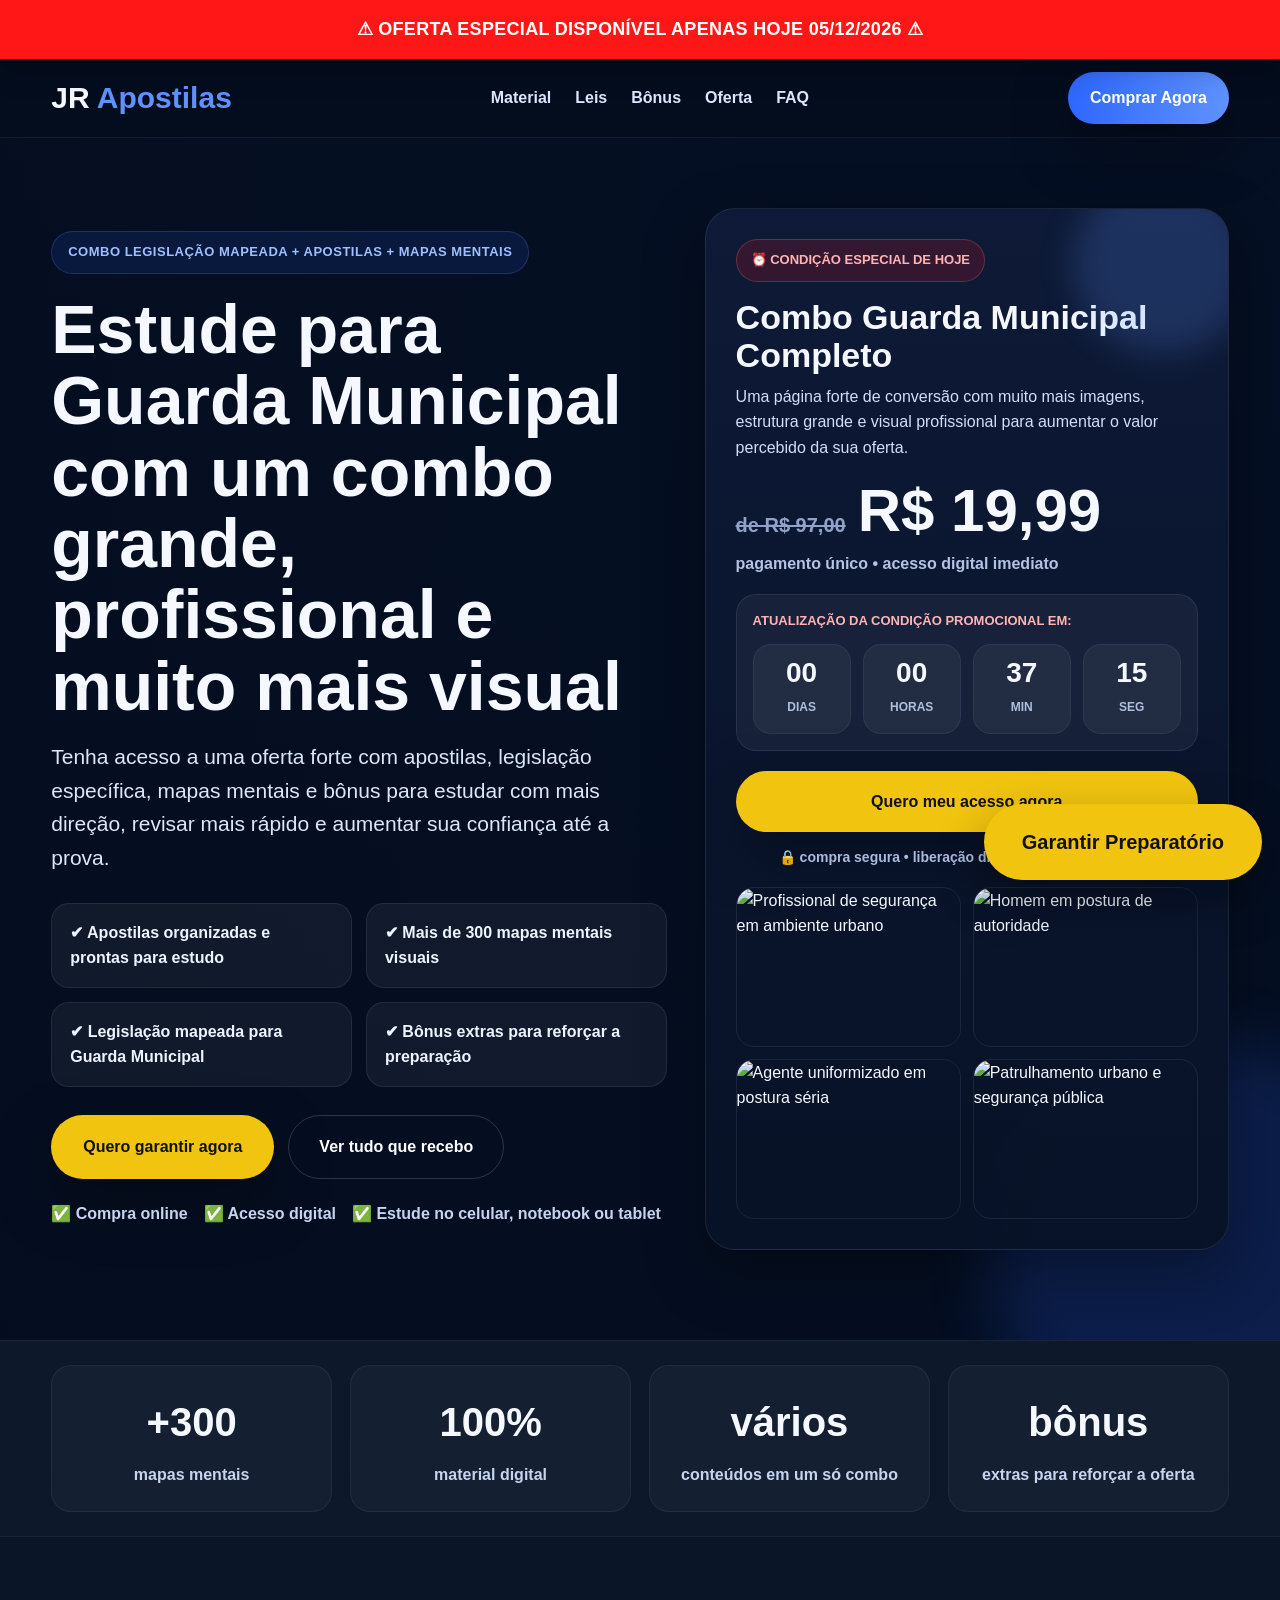
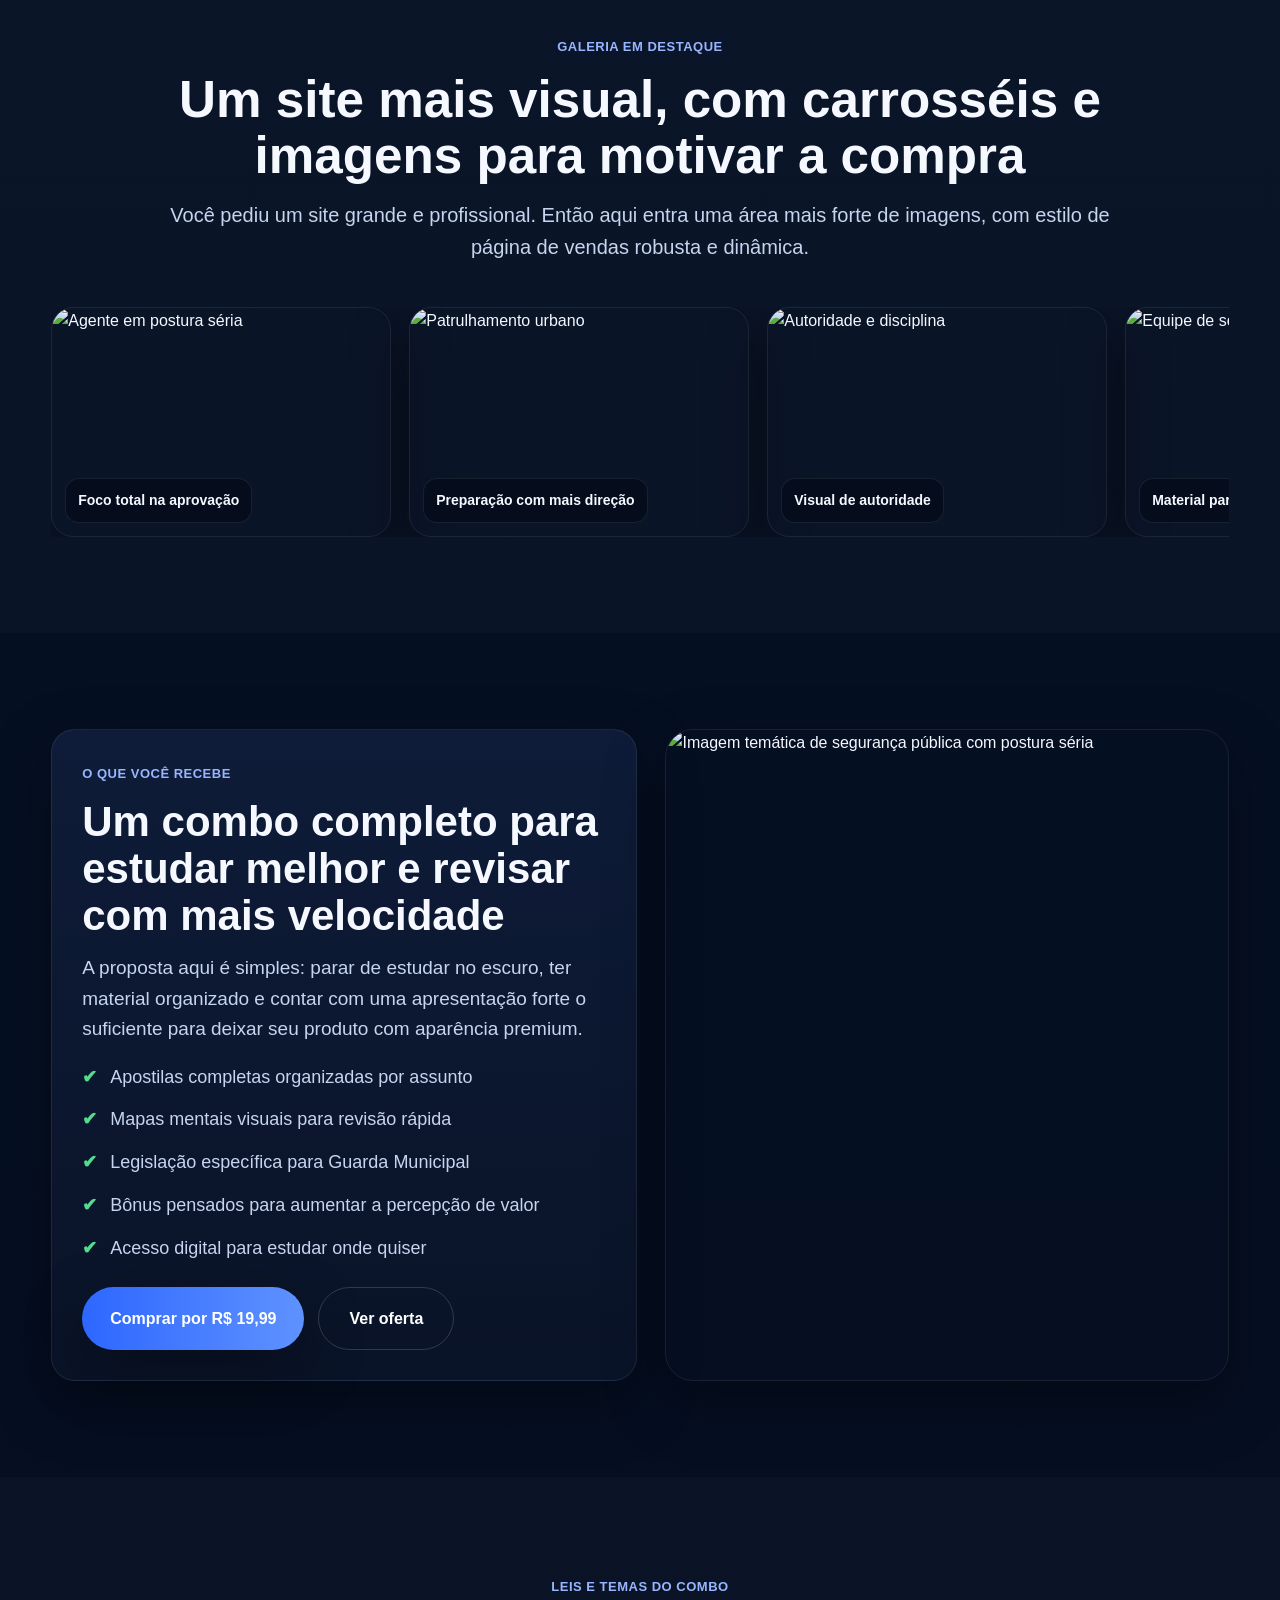
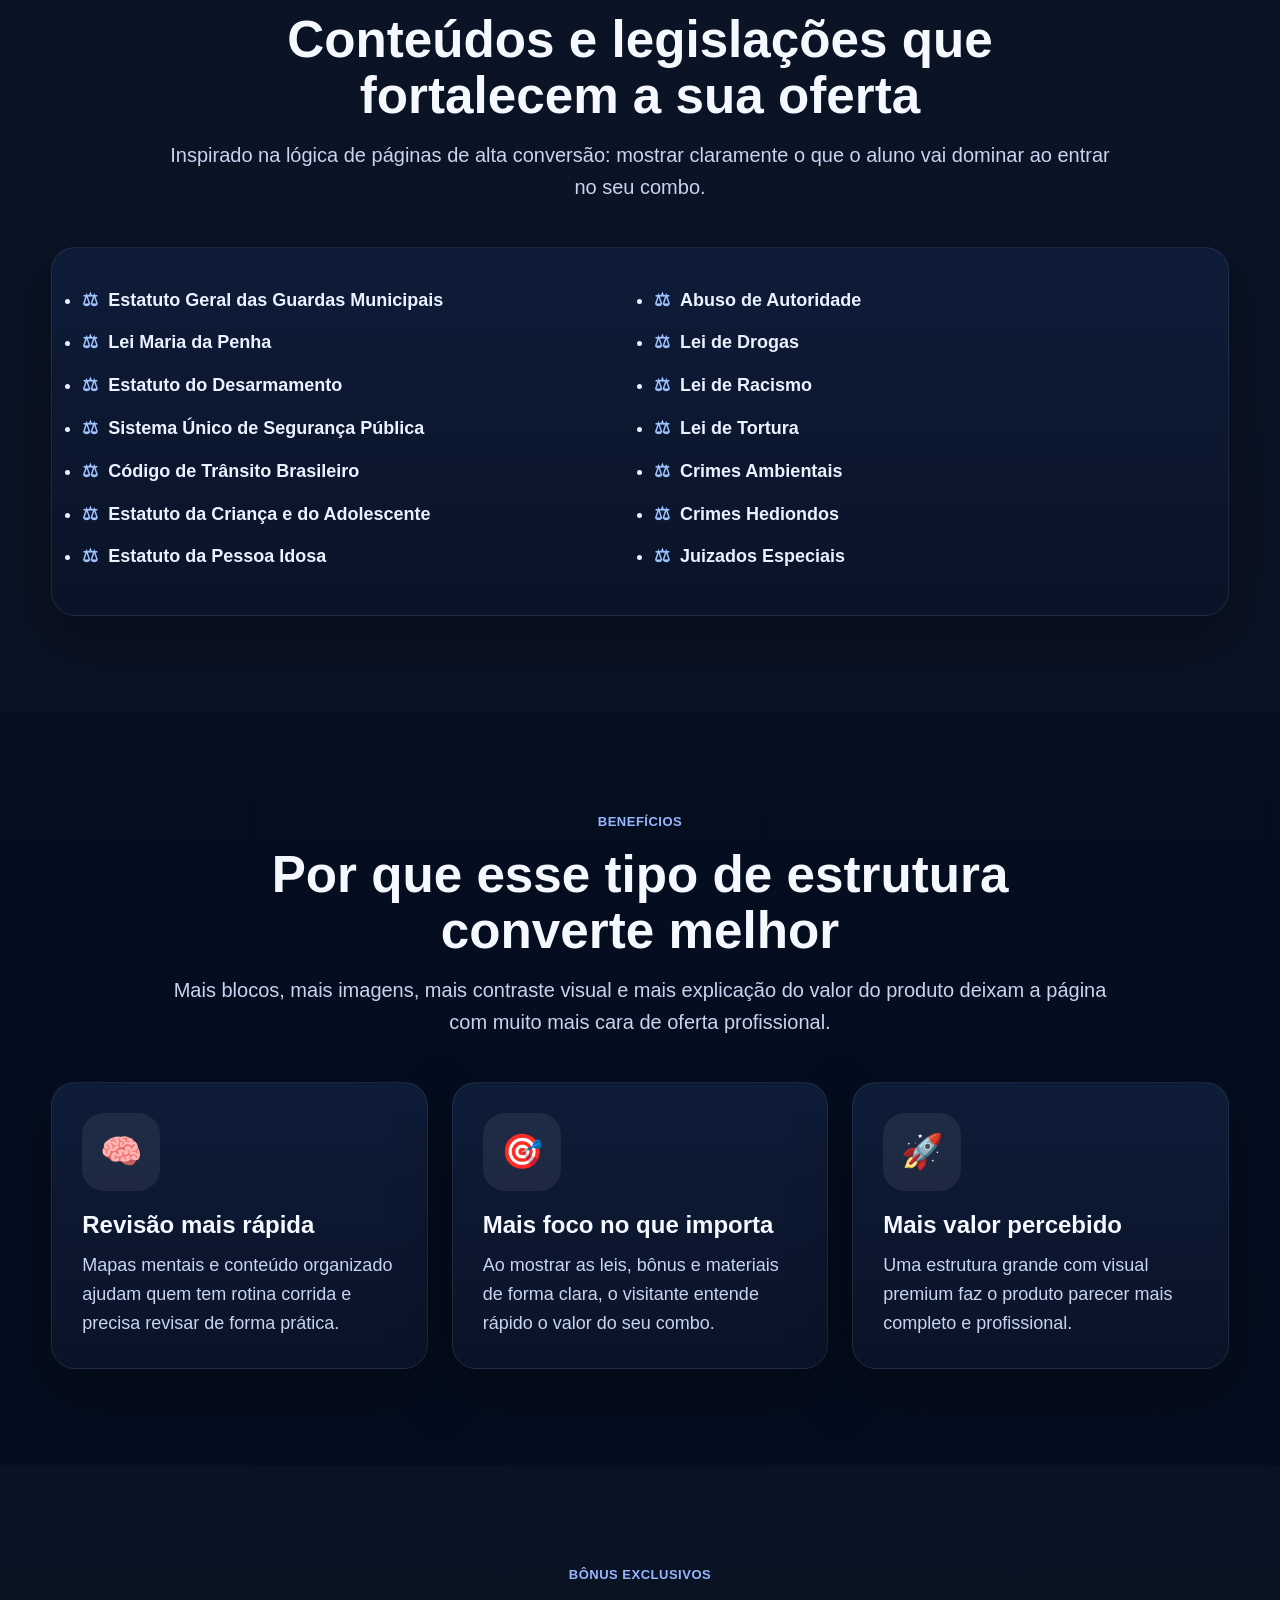
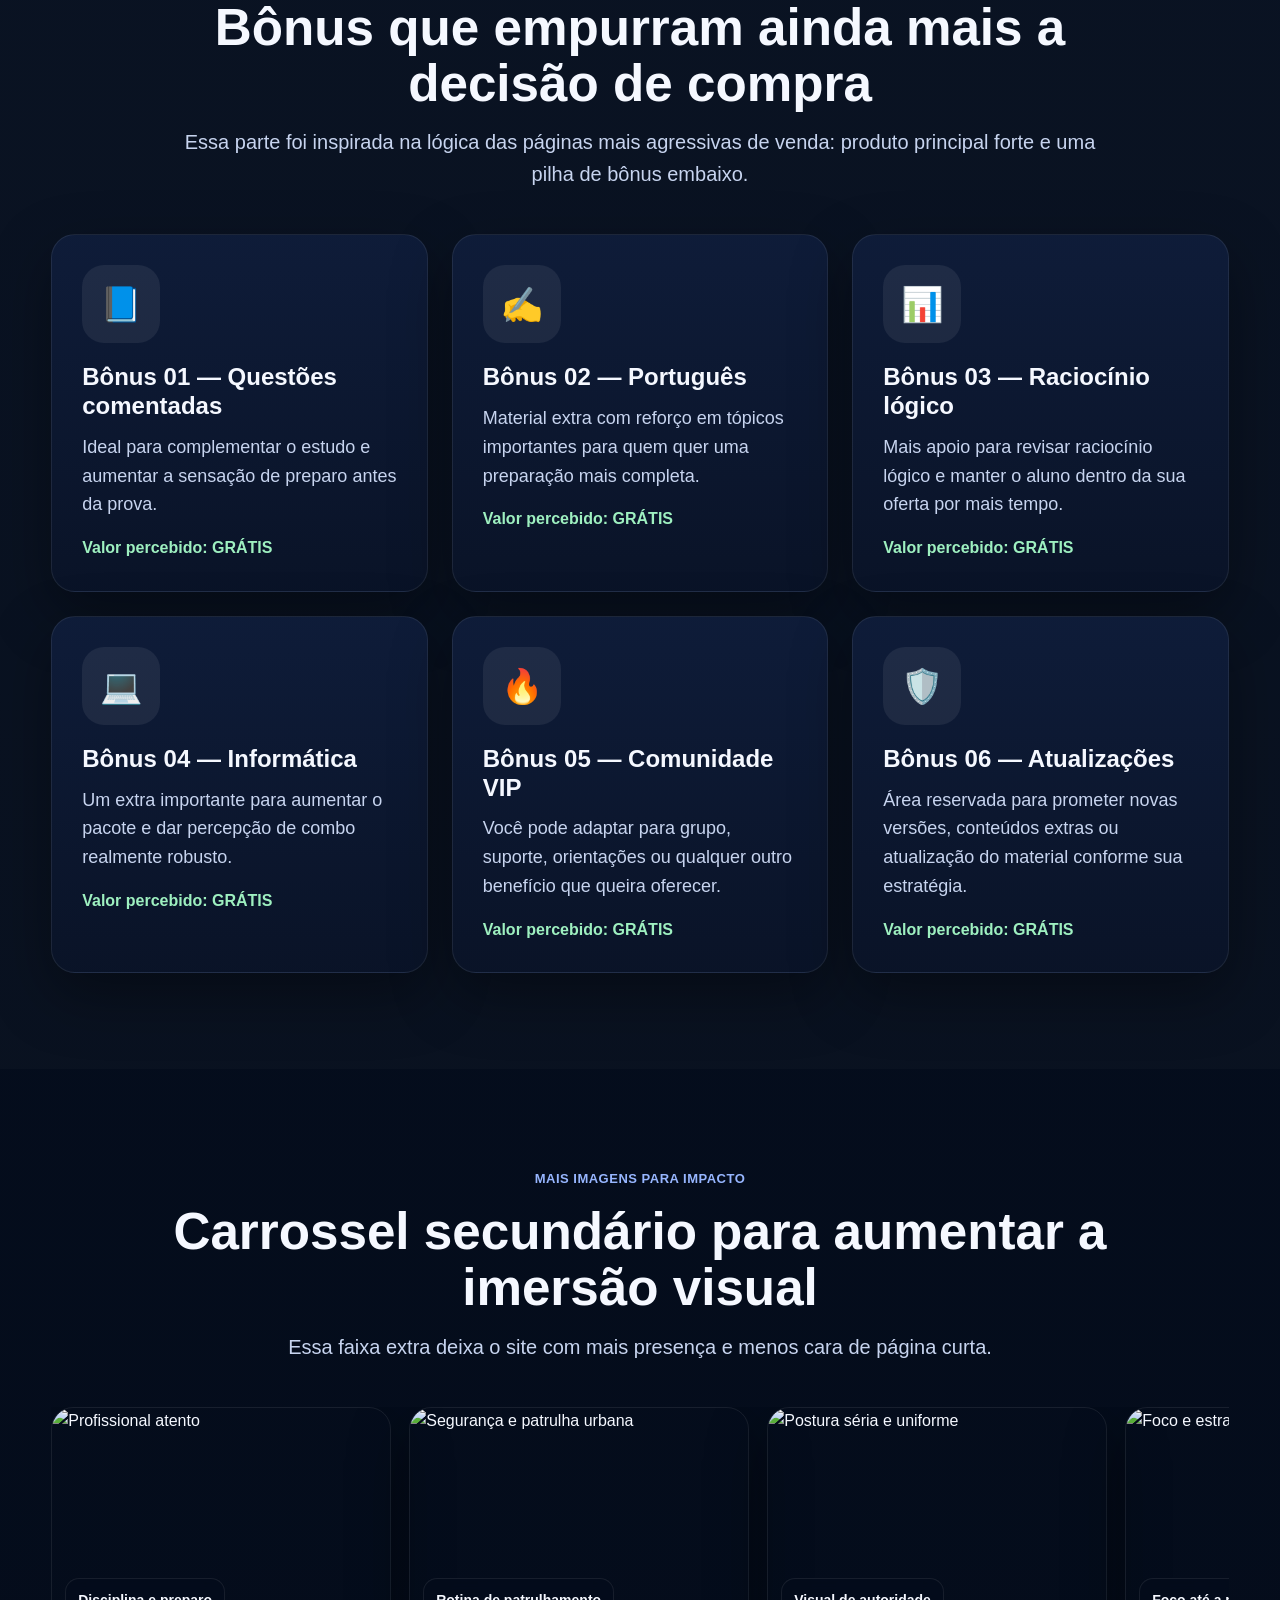
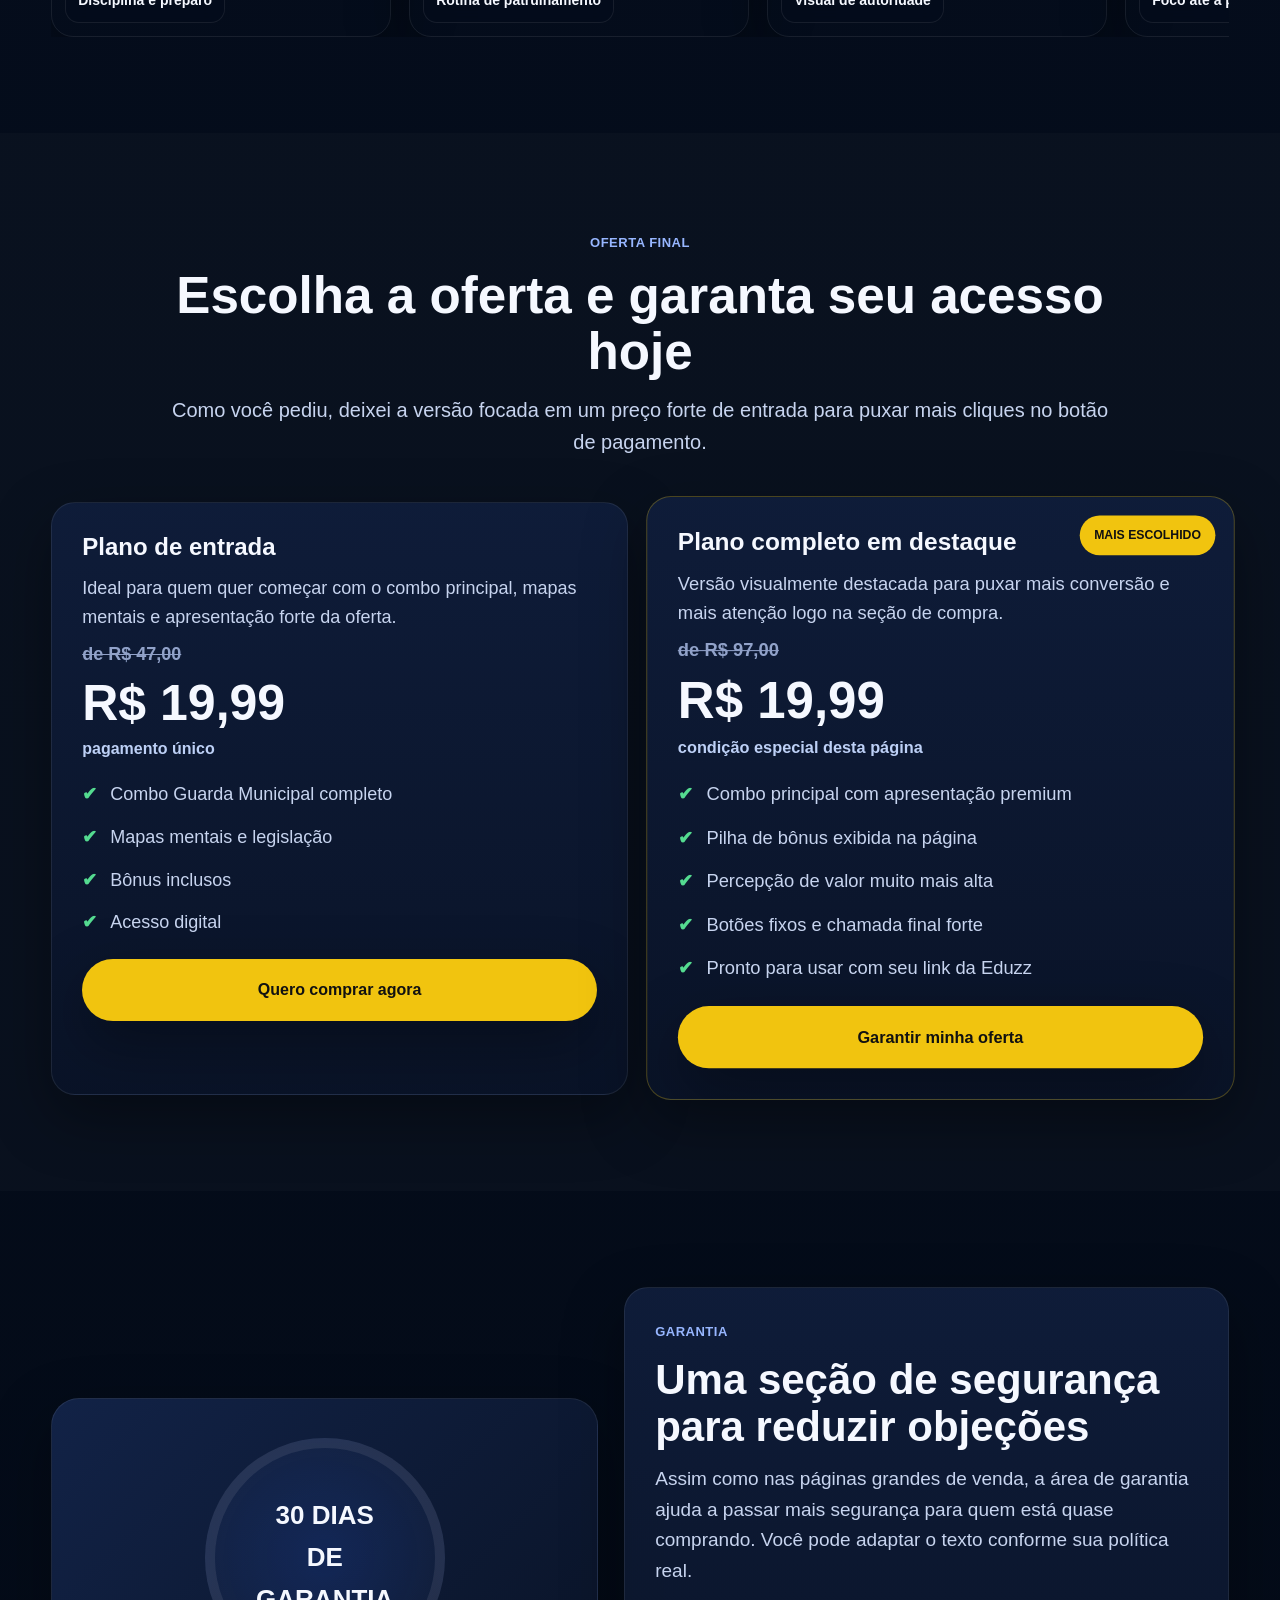
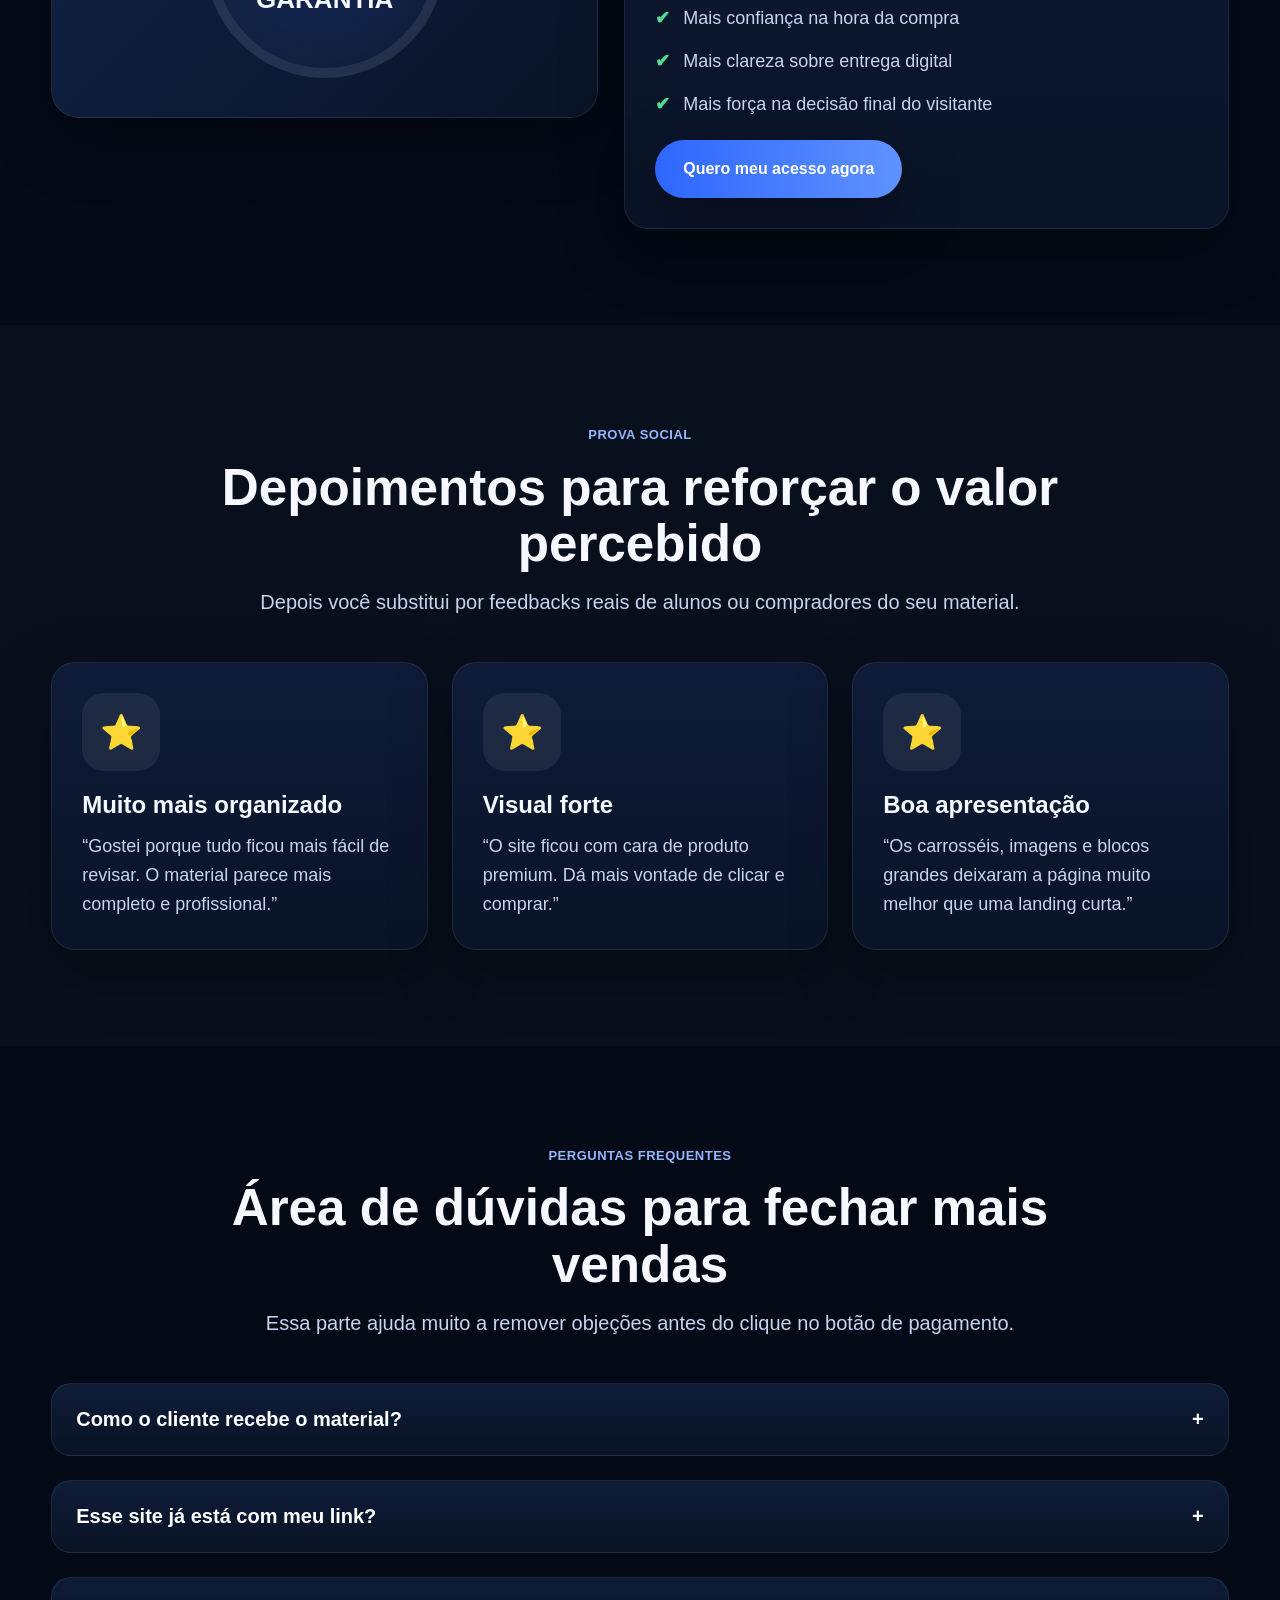
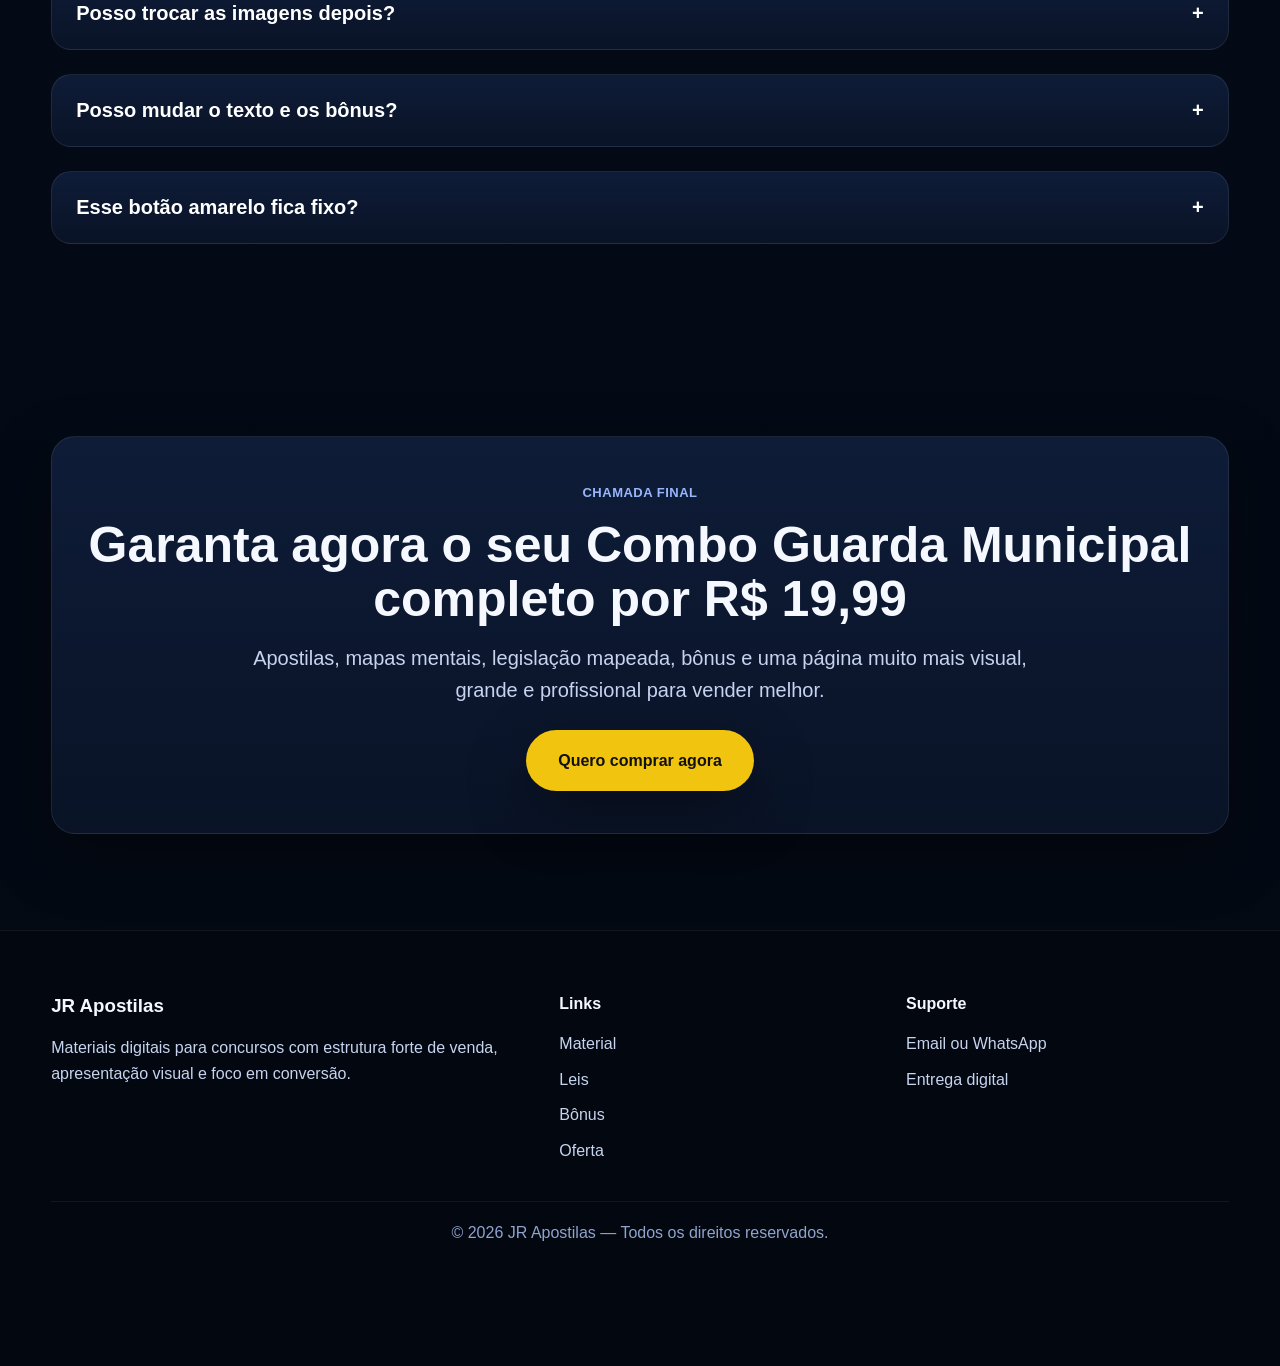
==== commit 92f8f40c: "Update index.html" ====
--- a/index.html
+++ b/index.html
@@ -4,1081 +4,611 @@
   <meta charset="UTF-8" />
   <meta name="viewport" content="width=device-width, initial-scale=1.0" />
   <title>Combo Guarda Municipal Completo | JR Apostilas</title>
-  <meta name="description" content="Combo completo para Guarda Municipal com apostilas, mapas mentais, legislação específica e bônus exclusivos." />
+  <meta name="description" content="Combo completo para Guarda Municipal com legislação mapeada, apostilas, mapas mentais e bônus exclusivos." />
   <style>
-    :root {
-      --bg: #030b1d;
-      --bg-soft: #08142d;
-      --card: rgba(15, 29, 58, 0.9);
-      --card-border: rgba(255,255,255,0.08);
-      --text: #f4f7ff;
-      --muted: #bac7e6;
-      --primary: #2f67ff;
-      --primary-2: #5b8cff;
-      --yellow: #f3c613;
-      --red: #ff1717;
-      --green: #21c36b;
-      --shadow: 0 20px 60px rgba(0,0,0,.35);
-      --radius: 22px;
-      --max: 1200px;
-    }
-
-    * { box-sizing: border-box; margin: 0; padding: 0; }
-    html { scroll-behavior: smooth; }
-    body {
-      font-family: Arial, Helvetica, sans-serif;
+    :root{
+      --bg:#040c1c;
+      --bg2:#09162f;
+      --card:#0d1b37;
+      --card2:#102348;
+      --line:rgba(255,255,255,.08);
+      --text:#f5f8ff;
+      --muted:#c7d4ef;
+      --primary:#2d67ff;
+      --primary2:#5f92ff;
+      --accent:#f1c40f;
+      --danger:#ff1717;
+      --success:#19c36b;
+      --max:1180px;
+      --radius:24px;
+      --shadow:0 22px 60px rgba(0,0,0,.35);
+    }
+
+    *{margin:0;padding:0;box-sizing:border-box}
+    html{scroll-behavior:smooth}
+    body{
+      font-family:Arial,Helvetica,sans-serif;
+      background:linear-gradient(180deg,#061127 0%,#030913 100%);
+      color:var(--text);
+      overflow-x:hidden;
+      line-height:1.6;
+    }
+    a{text-decoration:none;color:inherit}
+    img{display:block;max-width:100%}
+    .container{width:min(92%,var(--max));margin:0 auto}
+
+    .top-offer{
+      position:sticky;top:0;z-index:1200;
+      background:var(--danger);
+      color:#fff;text-align:center;
+      font-size:18px;font-weight:900;
+      text-transform:uppercase;
+      letter-spacing:.3px;
+      padding:15px 10px;
+      box-shadow:0 10px 28px rgba(0,0,0,.25);
+    }
+
+    .navbar{
+      position:sticky;top:52px;z-index:1100;
+      backdrop-filter:blur(12px);
+      background:rgba(4,12,28,.75);
+      border-bottom:1px solid rgba(255,255,255,.06);
+    }
+    .nav-wrap{
+      min-height:78px;display:flex;align-items:center;justify-content:space-between;gap:20px;
+    }
+    .logo{font-size:30px;font-weight:900}
+    .logo span{color:var(--primary2)}
+    .nav-links{display:flex;gap:24px;font-weight:800;color:#dce7ff}
+    .nav-links a:hover{color:var(--primary2)}
+
+    .btn{
+      display:inline-flex;align-items:center;justify-content:center;gap:10px;
+      border:none;cursor:pointer;border-radius:999px;
+      font-weight:900;transition:.25s ease;box-shadow:var(--shadow)
+    }
+    .btn:hover{transform:translateY(-2px)}
+    .btn-primary{background:linear-gradient(90deg,var(--primary),var(--primary2));color:#fff;padding:16px 28px}
+    .btn-yellow{background:var(--accent);color:#111;padding:18px 32px}
+    .btn-outline{background:transparent;border:1px solid rgba(255,255,255,.16);color:#fff;padding:18px 30px;box-shadow:none}
+    .btn-small{padding:13px 22px}
+    .btn-full{width:100%}
+
+    .hero{
+      position:relative;min-height:100vh;display:flex;align-items:center;
+      padding:70px 0 90px;
+      overflow:hidden;
+    }
+    .hero::before{
+      content:"";position:absolute;inset:0;
       background:
-        radial-gradient(circle at top, rgba(36,74,170,.18), transparent 35%),
-        linear-gradient(180deg, #04102a 0%, #020916 100%);
-      color: var(--text);
-      line-height: 1.6;
-      overflow-x: hidden;
-    }
-
-    a { text-decoration: none; color: inherit; }
-    img { max-width: 100%; display: block; }
-
-    .container {
-      width: min(92%, var(--max));
-      margin: 0 auto;
-    }
-
-    .promo-bar {
-      position: sticky;
-      top: 0;
-      z-index: 1100;
-      width: 100%;
-      background: var(--red);
-      color: #fff;
-      text-align: center;
-      font-weight: 900;
-      font-size: 18px;
-      line-height: 1.35;
-      padding: 16px 12px;
-      text-transform: uppercase;
-      letter-spacing: .25px;
-      box-shadow: 0 10px 24px rgba(0,0,0,.24);
-    }
-
-    .topbar {
-      position: sticky;
-      top: 58px;
-      z-index: 1000;
-      backdrop-filter: blur(12px);
-      background: rgba(3, 10, 28, .72);
-      border-bottom: 1px solid rgba(255,255,255,.06);
-    }
-
-    .topbar-content {
-      min-height: 78px;
-      display: flex;
-      align-items: center;
-      justify-content: space-between;
-      gap: 18px;
-    }
-
-    .logo {
-      font-size: 30px;
-      font-weight: 900;
-      color: #fff;
-    }
-
-    .logo span { color: var(--primary-2); }
-
-    .menu {
-      display: flex;
-      align-items: center;
-      gap: 26px;
-      color: #dbe6ff;
-      font-weight: 700;
-    }
-
-    .menu a:hover { color: var(--primary-2); }
-
-    .btn {
-      display: inline-flex;
-      align-items: center;
-      justify-content: center;
-      gap: 10px;
-      border: none;
-      cursor: pointer;
-      font-weight: 900;
-      border-radius: 999px;
-      padding: 17px 28px;
-      transition: .25s ease;
-      box-shadow: 0 16px 40px rgba(0,0,0,.28);
-    }
-
-    .btn:hover { transform: translateY(-2px); }
-
-    .btn-primary {
-      background: linear-gradient(90deg, var(--primary), var(--primary-2));
-      color: #fff;
-    }
-
-    .btn-yellow {
-      background: var(--yellow);
-      color: #111;
-    }
-
-    .btn-outline {
-      background: transparent;
-      border: 1px solid rgba(255,255,255,.16);
-      color: #fff;
-      box-shadow: none;
-    }
-
-    .btn-small { padding: 13px 22px; font-size: 15px; }
-    .btn-large { padding: 21px 38px; font-size: 18px; }
-    .full { width: 100%; }
-
-    .hero {
-      position: relative;
-      min-height: 100vh;
-      display: flex;
-      align-items: center;
-      padding: 70px 0 80px;
-    }
-
-    .hero::before {
-      content: "";
-      position: absolute;
-      inset: 0;
-      background:
-        linear-gradient(to right, rgba(1,8,20,.92), rgba(1,8,20,.58)),
-        url('https://images.unsplash.com/photo-1522202176988-66273c2fd55f?q=80&w=1600&auto=format&fit=crop') center/cover;
-      opacity: .6;
-      pointer-events: none;
-    }
-
-    .hero-content {
-      position: relative;
-      z-index: 2;
-      display: grid;
-      grid-template-columns: 1.12fr .88fr;
-      gap: 42px;
-      align-items: center;
-    }
-
-    .tag {
-      display: inline-flex;
-      align-items: center;
-      gap: 10px;
-      padding: 10px 16px;
-      border-radius: 999px;
-      background: rgba(47, 103, 255, .12);
-      border: 1px solid rgba(105, 147, 255, .22);
-      color: #9cbcff;
-      font-size: 13px;
-      font-weight: 900;
-      text-transform: uppercase;
-      letter-spacing: .5px;
-      margin-bottom: 22px;
-    }
-
-    .hero h1 {
-      font-size: clamp(40px, 6vw, 68px);
-      line-height: 1.06;
-      margin-bottom: 18px;
-      max-width: 840px;
-    }
-
-    .hero p.lead {
-      font-size: 21px;
-      color: #d8e2f8;
-      max-width: 760px;
-      margin-bottom: 28px;
-    }
-
-    .hero-list {
-      display: grid;
-      grid-template-columns: repeat(2, minmax(220px, 1fr));
-      gap: 14px;
-      margin-bottom: 30px;
-    }
-
-    .hero-list div {
-      background: rgba(255,255,255,.05);
-      border: 1px solid rgba(255,255,255,.08);
-      padding: 16px 18px;
-      border-radius: 16px;
-      color: #edf3ff;
-      font-weight: 700;
-    }
-
-    .hero-actions {
-      display: flex;
-      gap: 14px;
-      flex-wrap: wrap;
-      margin-bottom: 18px;
-    }
-
-    .micro-proof {
-      display: flex;
-      flex-wrap: wrap;
-      gap: 16px;
-      color: var(--muted);
-      font-size: 15px;
-      font-weight: 700;
-    }
-
-    .offer-card {
-      background: linear-gradient(180deg, rgba(12,25,52,.95), rgba(9,18,36,.92));
-      border: 1px solid rgba(255,255,255,.08);
-      border-radius: 28px;
-      padding: 30px;
-      box-shadow: var(--shadow);
-      position: relative;
-      overflow: hidden;
-    }
-
-    .offer-card::after {
-      content: "";
-      position: absolute;
-      width: 180px;
-      height: 180px;
-      border-radius: 50%;
-      background: rgba(91, 140, 255, .16);
-      top: -40px;
-      right: -30px;
-      filter: blur(20px);
-    }
-
-    .badge-sale {
-      display: inline-flex;
-      padding: 10px 14px;
-      border-radius: 999px;
-      background: rgba(255, 23, 23, .16);
-      border: 1px solid rgba(255, 80, 80, .22);
-      color: #ff9f9f;
-      font-size: 13px;
-      font-weight: 900;
-      text-transform: uppercase;
-      margin-bottom: 16px;
-    }
-
-    .offer-card h2 {
-      font-size: 34px;
-      line-height: 1.1;
-      margin-bottom: 10px;
-    }
-
-    .offer-card p { color: #d4def5; }
-
-    .price-row {
-      display: flex;
-      align-items: end;
-      gap: 14px;
-      margin: 20px 0 10px;
-      flex-wrap: wrap;
-    }
-
-    .old-price {
-      text-decoration: line-through;
-      color: #93a3c8;
-      font-size: 20px;
-      font-weight: 700;
-    }
-
-    .new-price {
-      font-size: 56px;
-      line-height: 1;
-      font-weight: 900;
-      color: #fff;
-    }
-
-    .price-info {
-      color: #a9b8db;
-      font-weight: 700;
-      margin-bottom: 18px;
-    }
-
-    .countdown-box {
-      margin: 18px 0 22px;
-      background: rgba(255,255,255,.05);
-      border: 1px solid rgba(255,255,255,.08);
-      padding: 16px;
-      border-radius: 18px;
-    }
-
-    .countdown-label {
-      color: #ffbbbb;
-      font-size: 13px;
-      font-weight: 900;
-      text-transform: uppercase;
-      margin-bottom: 10px;
-    }
-
-    .countdown {
-      display: grid;
-      grid-template-columns: repeat(4, 1fr);
-      gap: 12px;
-    }
-
-    .time-box {
-      background: rgba(255,255,255,.05);
-      border-radius: 16px;
-      text-align: center;
-      padding: 14px 10px;
-      border: 1px solid rgba(255,255,255,.06);
-    }
-
-    .time-box strong {
-      display: block;
-      font-size: 28px;
-      line-height: 1;
-      margin-bottom: 6px;
-    }
-
-    .time-box span {
-      color: #afbddc;
-      font-size: 12px;
-      text-transform: uppercase;
-      font-weight: 800;
-      letter-spacing: .4px;
-    }
-
-    .secure-note {
-      margin-top: 14px;
-      text-align: center;
-      color: #aebcdf;
-      font-size: 14px;
-      font-weight: 700;
-    }
-
-    .section { padding: 95px 0; }
-    .section-dark { background: rgba(4, 12, 30, .42); }
-
-    .section-title {
-      max-width: 900px;
-      margin: 0 auto 44px;
-      text-align: center;
-    }
-
-    .eyebrow {
-      display: inline-flex;
-      align-items: center;
-      gap: 8px;
-      color: #8eb0ff;
-      font-size: 13px;
-      font-weight: 900;
-      letter-spacing: .5px;
-      text-transform: uppercase;
-      margin-bottom: 14px;
-    }
-
-    .section-title h2 {
-      font-size: clamp(32px, 4vw, 56px);
-      line-height: 1.1;
-      margin-bottom: 16px;
-    }
-
-    .section-title p {
-      color: var(--muted);
-      font-size: 20px;
-    }
-
-    .features-grid,
-    .bonus-grid,
-    .proof-grid,
-    .faq-grid,
-    .comparison-grid,
-    .content-grid,
-    .testimonial-grid {
-      display: grid;
-      gap: 24px;
-    }
-
-    .features-grid,
-    .bonus-grid,
-    .proof-grid,
-    .content-grid,
-    .testimonial-grid {
-      grid-template-columns: repeat(3, 1fr);
-    }
-
-    .card {
-      background: linear-gradient(180deg, rgba(16,31,62,.96), rgba(11,22,42,.96));
-      border: 1px solid var(--card-border);
-      border-radius: var(--radius);
-      padding: 30px;
-      box-shadow: var(--shadow);
-    }
-
-    .icon-box {
-      width: 78px;
-      height: 78px;
-      border-radius: 22px;
-      display: grid;
-      place-items: center;
-      background: rgba(255,255,255,.08);
-      font-size: 34px;
-      margin-bottom: 22px;
-    }
-
-    .card h3 {
-      font-size: 24px;
-      line-height: 1.2;
-      margin-bottom: 14px;
-    }
-
-    .card p, .card li {
-      color: var(--muted);
-      font-size: 18px;
-    }
-
-    .numbers {
-      padding: 26px 0;
-      background: rgba(255,255,255,.03);
-      border-top: 1px solid rgba(255,255,255,.05);
-      border-bottom: 1px solid rgba(255,255,255,.05);
-    }
-
-    .numbers-grid {
-      display: grid;
-      grid-template-columns: repeat(4, 1fr);
-      gap: 18px;
-    }
-
-    .number-card {
-      text-align: center;
-      padding: 22px;
-      border-radius: 18px;
-      background: rgba(255,255,255,.03);
-      border: 1px solid rgba(255,255,255,.06);
-    }
-
-    .number-card strong {
-      display: block;
-      font-size: 40px;
-      color: #fff;
-      margin-bottom: 8px;
-    }
-
-    .number-card span {
-      color: var(--muted);
-      font-weight: 700;
-    }
-
-    .comparison-wrap {
-      display: grid;
-      grid-template-columns: 1fr 1fr;
-      gap: 24px;
-    }
-
-    .comparison-card ul {
-      list-style: none;
-      display: grid;
-      gap: 14px;
-      margin-top: 18px;
-    }
-
-    .comparison-card li {
-      padding-left: 28px;
-      position: relative;
-    }
-
-    .comparison-card li::before {
-      position: absolute;
-      left: 0;
-      top: 0;
-      font-weight: 900;
-    }
-
-    .comparison-card.bad li::before { content: "✖"; color: #ff7777; }
-    .comparison-card.good li::before { content: "✔"; color: #53d58d; }
-
-    .highlight-band {
-      background: linear-gradient(90deg, rgba(47,103,255,.14), rgba(91,140,255,.05));
-      border-top: 1px solid rgba(255,255,255,.06);
-      border-bottom: 1px solid rgba(255,255,255,.06);
-    }
-
-    .checklist {
-      list-style: none;
-      display: grid;
-      gap: 14px;
-      margin-top: 18px;
-    }
-
-    .checklist li {
-      position: relative;
-      padding-left: 30px;
-      color: var(--muted);
-      font-size: 18px;
-    }
-
-    .checklist li::before {
-      content: "✔";
-      color: #56d88f;
-      position: absolute;
-      left: 0;
-      font-weight: 900;
-    }
-
-    .big-cta {
-      display: grid;
-      grid-template-columns: 1.05fr .95fr;
-      gap: 24px;
-      align-items: stretch;
-    }
-
-    .cta-panel {
-      background: linear-gradient(135deg, rgba(14,27,56,.96), rgba(11,20,37,.96));
-      border: 1px solid rgba(255,255,255,.08);
-      border-radius: 28px;
-      padding: 34px;
-      box-shadow: var(--shadow);
-    }
-
-    .cta-panel h3 {
-      font-size: 34px;
-      line-height: 1.12;
-      margin-bottom: 14px;
-    }
-
-    .cta-panel p { color: var(--muted); font-size: 19px; }
-
-    .guarantee {
-      display: flex;
-      align-items: center;
-      gap: 18px;
-      margin-top: 24px;
-      background: rgba(255,255,255,.04);
-      border: 1px solid rgba(255,255,255,.07);
-      border-radius: 20px;
-      padding: 18px;
-    }
-
-    .guarantee-icon {
-      min-width: 64px;
-      min-height: 64px;
-      border-radius: 18px;
-      display: grid;
-      place-items: center;
-      background: rgba(255,255,255,.08);
-      font-size: 28px;
-    }
-
-    .testimonial-card .stars {
-      font-size: 20px;
-      letter-spacing: 2px;
-      margin-bottom: 14px;
-      color: #ffd34f;
-    }
-
-    .testimonial-card strong {
-      display: block;
-      margin-top: 16px;
-      font-size: 17px;
-    }
-
-    .faq-wrap {
-      max-width: 980px;
-      margin: 0 auto;
-      display: grid;
-      gap: 16px;
-    }
-
-    .faq-item {
-      background: rgba(14,28,56,.96);
-      border: 1px solid rgba(255,255,255,.07);
-      border-radius: 20px;
-      overflow: hidden;
-    }
-
-    .faq-question {
-      width: 100%;
-      padding: 24px;
-      background: transparent;
-      border: none;
-      color: #fff;
-      font-size: 20px;
-      font-weight: 900;
-      text-align: left;
-      cursor: pointer;
-      display: flex;
-      align-items: center;
-      justify-content: space-between;
-      gap: 16px;
-    }
-
-    .faq-answer {
-      display: none;
-      padding: 0 24px 24px;
-      color: var(--muted);
-      font-size: 18px;
-    }
-
-    .urgency-mini {
-      margin-top: 20px;
-      background: rgba(243,198,19,.10);
-      border: 1px solid rgba(243,198,19,.22);
-      color: #ffe48b;
-      padding: 16px 18px;
-      border-radius: 16px;
-      font-weight: 800;
-      text-align: center;
-    }
-
-    .footer {
-      padding: 60px 0 120px;
-      background: rgba(0,0,0,.18);
-      border-top: 1px solid rgba(255,255,255,.06);
-    }
-
-    .footer-grid {
-      display: grid;
-      grid-template-columns: 1.2fr .8fr .8fr;
-      gap: 24px;
-    }
-
-    .footer h4, .footer h3 { margin-bottom: 14px; }
-    .footer p, .footer a { color: var(--muted); display: block; margin-bottom: 10px; }
-
-    .copyright {
-      margin-top: 30px;
-      padding-top: 18px;
-      border-top: 1px solid rgba(255,255,255,.06);
-      color: #90a1c9;
-      text-align: center;
-    }
-
-    .floating-offer-btn {
-      position: fixed;
-      right: 20px;
-      bottom: 24px;
-      z-index: 1200;
-      display: inline-flex;
-      align-items: center;
-      justify-content: center;
-      background: var(--yellow);
-      color: #111;
-      font-size: 20px;
-      font-weight: 900;
-      padding: 24px 46px;
-      border-radius: 999px;
-      box-shadow: 0 18px 44px rgba(0,0,0,.34);
-      transition: transform .25s ease, box-shadow .25s ease;
-    }
-
-    .floating-offer-btn:hover {
-      transform: translateY(-3px) scale(1.02);
-      box-shadow: 0 24px 50px rgba(0,0,0,.4);
-    }
-
-    .floating-offer-btn.pulse {
-      animation: pulseOffer 1.8s infinite;
-    }
-
-    @keyframes pulseOffer {
-      0% { transform: scale(1); box-shadow: 0 0 0 0 rgba(243,198,19,.45); }
-      70% { transform: scale(1.03); box-shadow: 0 0 0 20px rgba(243,198,19,0); }
-      100% { transform: scale(1); box-shadow: 0 0 0 0 rgba(243,198,19,0); }
-    }
-
-    .mobile-menu-btn { display: none; }
-
-    @media (max-width: 1100px) {
-      .hero-content,
-      .big-cta,
-      .comparison-wrap,
-      .footer-grid { grid-template-columns: 1fr; }
-
-      .features-grid,
-      .bonus-grid,
-      .proof-grid,
-      .content-grid,
-      .testimonial-grid,
-      .numbers-grid { grid-template-columns: repeat(2, 1fr); }
-
-      .hero { min-height: auto; }
-      .topbar { top: 54px; }
-    }
-
-    @media (max-width: 768px) {
-      .promo-bar { font-size: 14px; padding: 14px 10px; }
-      .topbar { top: 46px; }
-      .topbar-content { min-height: 72px; }
-      .menu { display: none; }
-      .mobile-menu-btn {
-        display: inline-flex;
-        align-items: center;
-        justify-content: center;
-        background: rgba(255,255,255,.06);
-        color: #fff;
-        border: 1px solid rgba(255,255,255,.08);
-        width: 48px;
-        height: 48px;
-        border-radius: 14px;
-        font-size: 22px;
-      }
-
-      .mobile-menu {
-        display: none;
-        padding: 0 0 20px;
-      }
-
-      .mobile-menu.active {
-        display: grid;
-        gap: 12px;
-      }
-
-      .mobile-menu a {
-        color: #dbe6ff;
-        font-weight: 800;
-        padding: 12px 14px;
-        border-radius: 14px;
-        background: rgba(255,255,255,.04);
-      }
-
-      .hero-content,
-      .features-grid,
-      .bonus-grid,
-      .proof-grid,
-      .content-grid,
-      .testimonial-grid,
-      .numbers-grid,
-      .hero-list { grid-template-columns: 1fr; }
-
-      .hero { padding: 44px 0 60px; }
-      .hero p.lead, .section-title p, .card p, .card li, .faq-answer, .cta-panel p { font-size: 17px; }
-      .offer-card { padding: 24px; }
-      .new-price { font-size: 46px; }
-      .countdown { grid-template-columns: repeat(2, 1fr); }
-      .floating-offer-btn {
-        right: 14px;
-        left: 14px;
-        bottom: 16px;
-        width: calc(100% - 28px);
-        font-size: 18px;
-        padding: 20px 20px;
-      }
-      .btn-large { width: 100%; }
-      .footer { padding-bottom: 110px; }
+        linear-gradient(to right,rgba(2,8,20,.92),rgba(2,8,20,.55)),
+        url('https://images.unsplash.com/photo-1517841905240-472988babdf9?q=80&w=1600&auto=format&fit=crop') center/cover;
+      opacity:.32;
+    }
+    .hero::after{
+      content:"";position:absolute;inset:auto -10% -120px auto;
+      width:420px;height:420px;border-radius:50%;
+      background:rgba(45,103,255,.18);filter:blur(30px);
+    }
+    .hero-grid{
+      position:relative;z-index:2;
+      display:grid;grid-template-columns:1.08fr .92fr;gap:38px;align-items:center;
+    }
+    .tag{
+      display:inline-block;padding:10px 16px;border-radius:999px;
+      background:rgba(45,103,255,.12);border:1px solid rgba(95,146,255,.22);
+      color:#9fbfff;font-size:13px;font-weight:900;text-transform:uppercase;letter-spacing:.5px;margin-bottom:20px;
+    }
+    .hero h1{font-size:clamp(40px,6vw,68px);line-height:1.05;margin-bottom:18px;max-width:830px}
+    .hero p.lead{font-size:21px;color:#dce6fb;max-width:760px;margin-bottom:28px}
+    .hero-bullets{display:grid;grid-template-columns:repeat(2,minmax(220px,1fr));gap:14px;margin-bottom:28px}
+    .hero-bullets div{
+      background:rgba(255,255,255,.05);border:1px solid rgba(255,255,255,.08);
+      border-radius:18px;padding:16px 18px;font-weight:800;color:#eef4ff
+    }
+    .hero-actions{display:flex;gap:14px;flex-wrap:wrap;margin-bottom:22px}
+    .micro-proof{display:flex;flex-wrap:wrap;gap:16px;color:var(--muted);font-weight:800}
+
+    .offer-card{
+      position:relative;background:linear-gradient(180deg,rgba(14,27,56,.96),rgba(8,18,38,.96));
+      border:1px solid var(--line);border-radius:30px;padding:30px;box-shadow:var(--shadow);overflow:hidden
+    }
+    .offer-card::before{
+      content:"";position:absolute;top:-35px;right:-25px;width:180px;height:180px;border-radius:50%;
+      background:rgba(95,146,255,.2);filter:blur(16px)
+    }
+    .sale-chip{
+      display:inline-flex;padding:10px 14px;border-radius:999px;background:rgba(255,23,23,.16);
+      border:1px solid rgba(255,113,113,.25);color:#ffb3b3;font-size:13px;font-weight:900;text-transform:uppercase;margin-bottom:16px
+    }
+    .offer-card h2{font-size:34px;line-height:1.12;margin-bottom:10px}
+    .offer-card p{color:#d1def8}
+    .price-row{display:flex;align-items:end;gap:12px;flex-wrap:wrap;margin:20px 0 10px}
+    .old-price{font-size:20px;text-decoration:line-through;color:#91a2c9;font-weight:800}
+    .new-price{font-size:60px;line-height:1;font-weight:900}
+    .sub-price{font-weight:800;color:#b4c3e4;margin-bottom:18px}
+    .countdown-box{background:rgba(255,255,255,.05);border:1px solid rgba(255,255,255,.08);border-radius:20px;padding:16px;margin:18px 0 20px}
+    .countdown-label{font-size:13px;font-weight:900;color:#ffb4b4;text-transform:uppercase;margin-bottom:12px}
+    .countdown{display:grid;grid-template-columns:repeat(4,1fr);gap:12px}
+    .time{
+      background:rgba(255,255,255,.05);border:1px solid rgba(255,255,255,.06);border-radius:18px;
+      text-align:center;padding:14px 10px
+    }
+    .time strong{display:block;font-size:28px;line-height:1;margin-bottom:6px}
+    .time span{font-size:12px;color:#afbfdf;font-weight:800;text-transform:uppercase}
+    .secure-note{text-align:center;font-size:14px;color:#a9bbdf;font-weight:800;margin-top:14px}
+
+    .image-stack{margin-top:18px;display:grid;grid-template-columns:1fr 1fr;gap:12px}
+    .image-stack img{width:100%;height:160px;object-fit:cover;border-radius:18px;border:1px solid rgba(255,255,255,.08)}
+
+    .stats{padding:24px 0;background:rgba(255,255,255,.03);border-top:1px solid rgba(255,255,255,.05);border-bottom:1px solid rgba(255,255,255,.05)}
+    .stats-grid{display:grid;grid-template-columns:repeat(4,1fr);gap:18px}
+    .stat-card{padding:24px;background:rgba(255,255,255,.03);border:1px solid rgba(255,255,255,.06);border-radius:20px;text-align:center}
+    .stat-card strong{display:block;font-size:40px;margin-bottom:8px}
+    .stat-card span{color:var(--muted);font-weight:800}
+
+    .section{padding:96px 0}
+    .section-dark{background:rgba(255,255,255,.02)}
+    .section-title{max-width:940px;margin:0 auto 44px;text-align:center}
+    .eyebrow{display:inline-block;color:#97b6ff;font-size:13px;font-weight:900;text-transform:uppercase;letter-spacing:.5px;margin-bottom:14px}
+    .section-title h2{font-size:clamp(32px,4vw,54px);line-height:1.1;margin-bottom:14px}
+    .section-title p{font-size:20px;color:var(--muted)}
+
+    .carousel-shell{position:relative;overflow:hidden}
+    .carousel-track{display:flex;gap:18px;width:max-content;animation:slideTrack 36s linear infinite}
+    .carousel-track.reverse{animation-direction:reverse;animation-duration:42s}
+    .carousel-card{min-width:340px;max-width:340px;position:relative}
+    .carousel-card img{width:100%;height:230px;object-fit:cover;border-radius:22px;border:1px solid rgba(255,255,255,.08);box-shadow:var(--shadow)}
+    .carousel-label{
+      position:absolute;left:14px;bottom:14px;background:rgba(4,12,28,.78);backdrop-filter:blur(8px);
+      border:1px solid rgba(255,255,255,.08);padding:10px 12px;border-radius:14px;font-size:14px;font-weight:900
+    }
+    @keyframes slideTrack{0%{transform:translateX(0)}100%{transform:translateX(-50%)}}
+
+    .grid-3,.grid-2,.bonus-grid,.plans-grid,.faq-grid,.testimonial-grid,.feature-grid{display:grid;gap:24px}
+    .grid-3,.bonus-grid,.testimonial-grid,.feature-grid{grid-template-columns:repeat(3,1fr)}
+    .grid-2,.plans-grid{grid-template-columns:repeat(2,1fr)}
+    .card{
+      background:linear-gradient(180deg,rgba(15,29,58,.96),rgba(10,20,40,.96));
+      border:1px solid var(--line);border-radius:var(--radius);padding:30px;box-shadow:var(--shadow)
+    }
+    .icon{width:78px;height:78px;border-radius:22px;display:grid;place-items:center;background:rgba(255,255,255,.07);font-size:34px;margin-bottom:20px}
+    .card h3{font-size:24px;line-height:1.2;margin-bottom:12px}
+    .card p,.card li{font-size:18px;color:var(--muted)}
+    .checklist{list-style:none;display:grid;gap:14px;margin-top:18px}
+    .checklist li{position:relative;padding-left:28px}
+    .checklist li::before{content:"✔";position:absolute;left:0;top:0;color:#54db90;font-weight:900}
+
+    .law-list{columns:2;gap:28px;margin-top:8px}
+    .law-list li{break-inside:avoid;margin-bottom:14px;padding-left:26px;position:relative;color:#eaf1ff;font-weight:700}
+    .law-list li::before{content:"⚖";position:absolute;left:0;top:0;color:#9ec1ff}
+
+    .feature-hero{display:grid;grid-template-columns:1.02fr .98fr;gap:28px;align-items:center}
+    .feature-hero img{width:100%;height:100%;min-height:420px;object-fit:cover;border-radius:28px;border:1px solid rgba(255,255,255,.08);box-shadow:var(--shadow)}
+
+    .bonus-card .value{display:inline-block;margin-top:16px;color:#9ef0c0;font-weight:900}
+
+    .plan-card{position:relative;overflow:hidden}
+    .plan-card.highlight{border-color:rgba(241,196,15,.28);transform:scale(1.02)}
+    .plan-badge{
+      position:absolute;top:18px;right:18px;background:var(--accent);color:#111;padding:10px 14px;border-radius:999px;
+      font-size:12px;font-weight:900;text-transform:uppercase
+    }
+    .plan-price-old{color:#91a2c9;text-decoration:line-through;font-size:18px;font-weight:800;margin-top:8px}
+    .plan-price-new{font-size:50px;font-weight:900;line-height:1;margin:10px 0 8px}
+    .plan-sub{color:#bdd0f6;font-weight:800;margin-bottom:18px}
+
+    .guarantee-wrap{display:grid;grid-template-columns:.95fr 1.05fr;gap:26px;align-items:center}
+    .seal{
+      display:flex;align-items:center;justify-content:center;min-height:320px;
+      background:linear-gradient(135deg,rgba(18,35,72,.98),rgba(10,20,40,.98));
+      border:1px solid var(--line);border-radius:28px;box-shadow:var(--shadow)
+    }
+    .seal-circle{
+      width:240px;height:240px;border-radius:50%;border:10px solid rgba(255,255,255,.08);
+      display:grid;place-items:center;background:radial-gradient(circle,rgba(45,103,255,.16),rgba(255,255,255,.02));
+      text-align:center;padding:20px;font-weight:900;font-size:26px
+    }
+
+    .faq-item{background:linear-gradient(180deg,rgba(15,29,58,.96),rgba(10,20,40,.96));border:1px solid var(--line);border-radius:20px;overflow:hidden}
+    .faq-q{width:100%;background:none;border:none;color:#fff;text-align:left;padding:24px;font-size:20px;font-weight:900;display:flex;justify-content:space-between;gap:16px;cursor:pointer}
+    .faq-a{display:none;padding:0 24px 24px;color:var(--muted);font-size:18px}
+
+    .footer{padding:60px 0 120px;background:rgba(0,0,0,.18);border-top:1px solid rgba(255,255,255,.06)}
+    .footer-grid{display:grid;grid-template-columns:1.2fr .8fr .8fr;gap:24px}
+    .footer h3,.footer h4{margin-bottom:14px}
+    .footer p,.footer a{color:var(--muted);display:block;margin-bottom:10px}
+    .copy{margin-top:28px;padding-top:18px;border-top:1px solid rgba(255,255,255,.06);text-align:center;color:#90a4cd}
+
+    .floating-cta{
+      position:fixed;right:18px;bottom:20px;z-index:1250;
+      background:var(--accent);color:#111;padding:22px 38px;border-radius:999px;
+      font-size:20px;font-weight:900;box-shadow:0 20px 48px rgba(0,0,0,.35);
+      animation:pulse 1.8s infinite
+    }
+    @keyframes pulse{
+      0%{transform:scale(1);box-shadow:0 0 0 0 rgba(241,196,15,.45)}
+      70%{transform:scale(1.03);box-shadow:0 0 0 18px rgba(241,196,15,0)}
+      100%{transform:scale(1);box-shadow:0 0 0 0 rgba(241,196,15,0)}
+    }
+
+    .mobile-toggle{display:none}
+    .mobile-menu{display:none}
+
+    @media(max-width:1100px){
+      .hero-grid,.feature-hero,.guarantee-wrap,.grid-2,.plans-grid,.footer-grid{grid-template-columns:1fr}
+      .grid-3,.bonus-grid,.testimonial-grid,.feature-grid,.stats-grid{grid-template-columns:repeat(2,1fr)}
+      .hero{min-height:auto}
+      .navbar{top:48px}
+      .law-list{columns:1}
+    }
+
+    @media(max-width:768px){
+      .top-offer{font-size:14px;padding:13px 10px}
+      .navbar{top:40px}
+      .nav-links,.nav-wrap .btn-primary{display:none}
+      .mobile-toggle{display:inline-flex;width:48px;height:48px;border-radius:14px;background:rgba(255,255,255,.06);border:1px solid rgba(255,255,255,.08);color:#fff;align-items:center;justify-content:center;font-size:22px}
+      .mobile-menu.active{display:grid;gap:10px;padding:0 0 20px}
+      .mobile-menu a{padding:12px 14px;background:rgba(255,255,255,.04);border-radius:14px;font-weight:800;color:#deebff}
+      .hero-grid,.grid-3,.bonus-grid,.testimonial-grid,.feature-grid,.stats-grid,.hero-bullets,.countdown{grid-template-columns:1fr}
+      .hero{padding:46px 0 58px}
+      .hero p.lead,.section-title p,.card p,.card li,.faq-a{font-size:17px}
+      .offer-card{padding:24px}
+      .new-price,.plan-price-new{font-size:44px}
+      .carousel-card{min-width:280px;max-width:280px}
+      .floating-cta{left:12px;right:12px;width:calc(100% - 24px);text-align:center;padding:18px 20px;font-size:18px}
+      .footer{padding-bottom:110px}
     }
   </style>
 </head>
 <body>
-  <div class="promo-bar" id="promoBar">
-    <span id="promoText">⚠ OFERTA ESPECIAL DE HOJE — CONDIÇÃO PROMOCIONAL ATUALIZADA DIARIAMENTE ⚠</span>
-  </div>
-
-  <header class="topbar">
-    <div class="container">
-      <div class="topbar-content">
+  <div class="top-offer" id="offerBar">⚠ OFERTA ESPECIAL DISPONÍVEL APENAS HOJE ⚠</div>
+
+  <header class="navbar">
+    <div class="container">
+      <div class="nav-wrap">
         <div class="logo">JR <span>Apostilas</span></div>
-        <nav class="menu">
-          <a href="#conteudo">Conteúdo</a>
-          <a href="#diferenciais">Diferenciais</a>
+        <nav class="nav-links">
+          <a href="#material">Material</a>
+          <a href="#leis">Leis</a>
           <a href="#bonus">Bônus</a>
+          <a href="#planos">Oferta</a>
           <a href="#faq">FAQ</a>
         </nav>
-        <a href="SEU_LINK_MERCADO_PAGO" target="_blank" class="btn btn-primary btn-small">Comprar Agora</a>
-        <button class="mobile-menu-btn" id="mobileMenuBtn">☰</button>
+        <a href="https://chk.eduzz.com/8017Y2DA07" target="_blank" class="btn btn-primary btn-small">Comprar Agora</a>
+        <button class="mobile-toggle" id="mobileToggle">☰</button>
       </div>
       <nav class="mobile-menu" id="mobileMenu">
-        <a href="#conteudo">Conteúdo</a>
-        <a href="#diferenciais">Diferenciais</a>
+        <a href="#material">Material</a>
+        <a href="#leis">Leis</a>
         <a href="#bonus">Bônus</a>
+        <a href="#planos">Oferta</a>
         <a href="#faq">FAQ</a>
       </nav>
     </div>
   </header>
 
   <section class="hero">
-    <div class="container hero-content">
+    <div class="container hero-grid">
       <div>
-        <div class="tag">🔥 material completo para guarda municipal</div>
-        <h1>Combo Guarda Municipal completo com apostilas, mapas mentais, legislação e bônus para estudar com mais direção</h1>
-        <p class="lead">Pare de estudar por material solto. Aqui você entrega ao aluno uma estrutura organizada, visual e direta ao ponto para revisar melhor, memorizar mais rápido e manter constância na preparação.</p>
-
-        <div class="hero-list">
-          <div>✔ Apostilas completas e organizadas</div>
-          <div>✔ Mais de 300 mapas mentais</div>
-          <div>✔ Leis específicas e legislação mapeada</div>
-          <div>✔ Lógicas dos aprovados como bônus</div>
+        <div class="tag">combo legislação mapeada + apostilas + mapas mentais</div>
+        <h1>Estude para Guarda Municipal com um combo grande, profissional e muito mais visual</h1>
+        <p class="lead">Tenha acesso a uma oferta forte com apostilas, legislação específica, mapas mentais e bônus para estudar com mais direção, revisar mais rápido e aumentar sua confiança até a prova.</p>
+
+        <div class="hero-bullets">
+          <div>✔ Apostilas organizadas e prontas para estudo</div>
+          <div>✔ Mais de 300 mapas mentais visuais</div>
+          <div>✔ Legislação mapeada para Guarda Municipal</div>
+          <div>✔ Bônus extras para reforçar a preparação</div>
         </div>
 
         <div class="hero-actions">
-          <a href="SEU_LINK_MERCADO_PAGO" target="_blank" class="btn btn-yellow btn-large">Garantir Preparatório</a>
-          <a href="#conteudo" class="btn btn-outline btn-large">Ver tudo que recebo</a>
+          <a href="https://chk.eduzz.com/8017Y2DA07" target="_blank" class="btn btn-yellow">Quero garantir agora</a>
+          <a href="#material" class="btn btn-outline">Ver tudo que recebo</a>
         </div>
 
         <div class="micro-proof">
-          <span>✅ Entrega digital</span>
-          <span>✅ Acesso rápido</span>
-          <span>✅ Estude no celular ou computador</span>
-        </div>
-      </div>
-
-      <div class="offer-card">
-        <div class="badge-sale">⚠ condição especial de hoje</div>
-        <h2>Combo Guarda Municipal Premium</h2>
-        <p>Um pacote pensado para quem quer vender um material forte, com percepção de valor alta e visual profissional.</p>
+          <span>✅ Compra online</span>
+          <span>✅ Acesso digital</span>
+          <span>✅ Estude no celular, notebook ou tablet</span>
+        </div>
+      </div>
+
+      <aside class="offer-card">
+        <div class="sale-chip">⏰ condição especial de hoje</div>
+        <h2>Combo Guarda Municipal Completo</h2>
+        <p>Uma página forte de conversão com muito mais imagens, estrutura grande e visual profissional para aumentar o valor percebido da sua oferta.</p>
 
         <div class="price-row">
           <span class="old-price">de R$ 97,00</span>
-          <span class="new-price">R$ 19,90</span>
-        </div>
-
-        <div class="price-info">Pagamento único • acesso digital • oferta ativa nesta página</div>
+          <span class="new-price">R$ 19,99</span>
+        </div>
+        <div class="sub-price">pagamento único • acesso digital imediato</div>
 
         <div class="countdown-box">
-          <div class="countdown-label">⏰ Atualização da condição promocional em:</div>
-          <div class="countdown" id="countdown">
-            <div class="time-box"><strong id="days">00</strong><span>Dias</span></div>
-            <div class="time-box"><strong id="hours">00</strong><span>Horas</span></div>
-            <div class="time-box"><strong id="minutes">00</strong><span>Min</span></div>
-            <div class="time-box"><strong id="seconds">00</strong><span>Seg</span></div>
+          <div class="countdown-label">atualização da condição promocional em:</div>
+          <div class="countdown">
+            <div class="time"><strong id="days">00</strong><span>Dias</span></div>
+            <div class="time"><strong id="hours">00</strong><span>Horas</span></div>
+            <div class="time"><strong id="minutes">00</strong><span>Min</span></div>
+            <div class="time"><strong id="seconds">00</strong><span>Seg</span></div>
           </div>
         </div>
 
-        <a href="SEU_LINK_MERCADO_PAGO" target="_blank" class="btn btn-yellow full">Quero comprar agora</a>
-        <div class="secure-note">🔒 Compra segura • entrega digital após a confirmação</div>
-      </div>
-    </div>
-  </section>
-
-  <section class="numbers">
-    <div class="container numbers-grid">
-      <div class="number-card"><strong>+300</strong><span>mapas mentais</span></div>
-      <div class="number-card"><strong>100%</strong><span>acesso digital</span></div>
-      <div class="number-card"><strong>1 combo</strong><span>tudo organizado</span></div>
-      <div class="number-card"><strong>bônus</strong><span>lógicas dos aprovados</span></div>
-    </div>
-  </section>
-
-  <section class="section" id="conteudo">
-    <div class="container">
-      <div class="section-title">
-        <div class="eyebrow">📦 o que vai dentro do combo</div>
-        <h2>Uma estrutura grande, bonita e com cara de produto premium</h2>
-        <p>Esse bloco foi pensado para dar percepção forte de valor e explicar exatamente o que o aluno leva ao comprar seu preparatório.</p>
-      </div>
-
-      <div class="content-grid">
-        <article class="card">
-          <div class="icon-box">📚</div>
-          <h3>Apostilas completas</h3>
-          <p>Material organizado por tópicos para facilitar leitura, consulta e rotina de estudos sem bagunça.</p>
+        <a href="https://chk.eduzz.com/8017Y2DA07" target="_blank" class="btn btn-yellow btn-full">Quero meu acesso agora</a>
+        <div class="secure-note">🔒 compra segura • liberação digital após a confirmação</div>
+
+        <div class="image-stack">
+          <img src="https://images.unsplash.com/photo-1494790108377-be9c29b29330?q=80&w=900&auto=format&fit=crop" alt="Profissional de segurança em ambiente urbano" />
+          <img src="https://images.unsplash.com/photo-1500648767791-00dcc994a43e?q=80&w=900&auto=format&fit=crop" alt="Homem em postura de autoridade" />
+          <img src="https://images.unsplash.com/photo-1519085360753-af0119f7cbe7?q=80&w=900&auto=format&fit=crop" alt="Agente uniformizado em postura séria" />
+          <img src="https://images.unsplash.com/photo-1544717305-2782549b5136?q=80&w=900&auto=format&fit=crop" alt="Patrulhamento urbano e segurança pública" />
+        </div>
+      </aside>
+    </div>
+  </section>
+
+  <section class="stats">
+    <div class="container stats-grid">
+      <div class="stat-card"><strong>+300</strong><span>mapas mentais</span></div>
+      <div class="stat-card"><strong>100%</strong><span>material digital</span></div>
+      <div class="stat-card"><strong>vários</strong><span>conteúdos em um só combo</span></div>
+      <div class="stat-card"><strong>bônus</strong><span>extras para reforçar a oferta</span></div>
+    </div>
+  </section>
+
+  <section class="section section-dark">
+    <div class="container">
+      <div class="section-title">
+        <div class="eyebrow">galeria em destaque</div>
+        <h2>Um site mais visual, com carrosséis e imagens para motivar a compra</h2>
+        <p>Você pediu um site grande e profissional. Então aqui entra uma área mais forte de imagens, com estilo de página de vendas robusta e dinâmica.</p>
+      </div>
+
+      <div class="carousel-shell" aria-label="Carrossel de imagens principais">
+        <div class="carousel-track">
+          <div class="carousel-card"><img src="https://images.unsplash.com/photo-1507003211169-0a1dd7228f2d?q=80&w=1200&auto=format&fit=crop" alt="Agente em postura séria" /><div class="carousel-label">Foco total na aprovação</div></div>
+          <div class="carousel-card"><img src="https://images.unsplash.com/photo-1521119989659-a83eee488004?q=80&w=1200&auto=format&fit=crop" alt="Patrulhamento urbano" /><div class="carousel-label">Preparação com mais direção</div></div>
+          <div class="carousel-card"><img src="https://images.unsplash.com/photo-1519345182560-3f2917c472ef?q=80&w=1200&auto=format&fit=crop" alt="Autoridade e disciplina" /><div class="carousel-label">Visual de autoridade</div></div>
+          <div class="carousel-card"><img src="https://images.unsplash.com/photo-1546961329-78bef0414d7c?q=80&w=1200&auto=format&fit=crop" alt="Equipe de segurança em ação" /><div class="carousel-label">Material para rotina corrida</div></div>
+          <div class="carousel-card"><img src="https://images.unsplash.com/photo-1500648767791-00dcc994a43e?q=80&w=1200&auto=format&fit=crop" alt="Profissional de segurança" /><div class="carousel-label">Estude com mais confiança</div></div>
+          <div class="carousel-card"><img src="https://images.unsplash.com/photo-1507003211169-0a1dd7228f2d?q=80&w=1200&auto=format&fit=crop" alt="Agente em postura séria repetido" /><div class="carousel-label">Foco total na aprovação</div></div>
+          <div class="carousel-card"><img src="https://images.unsplash.com/photo-1521119989659-a83eee488004?q=80&w=1200&auto=format&fit=crop" alt="Patrulhamento urbano repetido" /><div class="carousel-label">Preparação com mais direção</div></div>
+          <div class="carousel-card"><img src="https://images.unsplash.com/photo-1519345182560-3f2917c472ef?q=80&w=1200&auto=format&fit=crop" alt="Autoridade e disciplina repetido" /><div class="carousel-label">Visual de autoridade</div></div>
+          <div class="carousel-card"><img src="https://images.unsplash.com/photo-1546961329-78bef0414d7c?q=80&w=1200&auto=format&fit=crop" alt="Equipe de segurança em ação repetido" /><div class="carousel-label">Material para rotina corrida</div></div>
+        </div>
+      </div>
+    </div>
+  </section>
+
+  <section class="section" id="material">
+    <div class="container feature-hero">
+      <div class="card">
+        <div class="eyebrow">o que você recebe</div>
+        <h2 style="font-size:42px;line-height:1.12;margin-bottom:14px;">Um combo completo para estudar melhor e revisar com mais velocidade</h2>
+        <p style="font-size:19px;color:var(--muted);">A proposta aqui é simples: parar de estudar no escuro, ter material organizado e contar com uma apresentação forte o suficiente para deixar seu produto com aparência premium.</p>
+        <ul class="checklist">
+          <li>Apostilas completas organizadas por assunto</li>
+          <li>Mapas mentais visuais para revisão rápida</li>
+          <li>Legislação específica para Guarda Municipal</li>
+          <li>Bônus pensados para aumentar a percepção de valor</li>
+          <li>Acesso digital para estudar onde quiser</li>
+        </ul>
+        <div style="margin-top:24px;display:flex;gap:14px;flex-wrap:wrap;">
+          <a href="https://chk.eduzz.com/8017Y2DA07" target="_blank" class="btn btn-primary">Comprar por R$ 19,99</a>
+          <a href="#planos" class="btn btn-outline">Ver oferta</a>
+        </div>
+      </div>
+      <img src="https://images.unsplash.com/photo-1517841905240-472988babdf9?q=80&w=1400&auto=format&fit=crop" alt="Imagem temática de segurança pública com postura séria" />
+    </div>
+  </section>
+
+  <section class="section section-dark" id="leis">
+    <div class="container">
+      <div class="section-title">
+        <div class="eyebrow">leis e temas do combo</div>
+        <h2>Conteúdos e legislações que fortalecem a sua oferta</h2>
+        <p>Inspirado na lógica de páginas de alta conversão: mostrar claramente o que o aluno vai dominar ao entrar no seu combo.</p>
+      </div>
+
+      <div class="card">
+        <ul class="law-list">
+          <li>Estatuto Geral das Guardas Municipais</li>
+          <li>Lei Maria da Penha</li>
+          <li>Estatuto do Desarmamento</li>
+          <li>Sistema Único de Segurança Pública</li>
+          <li>Código de Trânsito Brasileiro</li>
+          <li>Estatuto da Criança e do Adolescente</li>
+          <li>Estatuto da Pessoa Idosa</li>
+          <li>Abuso de Autoridade</li>
+          <li>Lei de Drogas</li>
+          <li>Lei de Racismo</li>
+          <li>Lei de Tortura</li>
+          <li>Crimes Ambientais</li>
+          <li>Crimes Hediondos</li>
+          <li>Juizados Especiais</li>
+        </ul>
+      </div>
+    </div>
+  </section>
+
+  <section class="section">
+    <div class="container">
+      <div class="section-title">
+        <div class="eyebrow">benefícios</div>
+        <h2>Por que esse tipo de estrutura converte melhor</h2>
+        <p>Mais blocos, mais imagens, mais contraste visual e mais explicação do valor do produto deixam a página com muito mais cara de oferta profissional.</p>
+      </div>
+
+      <div class="feature-grid">
+        <article class="card"><div class="icon">🧠</div><h3>Revisão mais rápida</h3><p>Mapas mentais e conteúdo organizado ajudam quem tem rotina corrida e precisa revisar de forma prática.</p></article>
+        <article class="card"><div class="icon">🎯</div><h3>Mais foco no que importa</h3><p>Ao mostrar as leis, bônus e materiais de forma clara, o visitante entende rápido o valor do seu combo.</p></article>
+        <article class="card"><div class="icon">🚀</div><h3>Mais valor percebido</h3><p>Uma estrutura grande com visual premium faz o produto parecer mais completo e profissional.</p></article>
+      </div>
+    </div>
+  </section>
+
+  <section class="section section-dark" id="bonus">
+    <div class="container">
+      <div class="section-title">
+        <div class="eyebrow">bônus exclusivos</div>
+        <h2>Bônus que empurram ainda mais a decisão de compra</h2>
+        <p>Essa parte foi inspirada na lógica das páginas mais agressivas de venda: produto principal forte e uma pilha de bônus embaixo.</p>
+      </div>
+
+      <div class="bonus-grid">
+        <article class="card bonus-card"><div class="icon">📘</div><h3>Bônus 01 — Questões comentadas</h3><p>Ideal para complementar o estudo e aumentar a sensação de preparo antes da prova.</p><span class="value">Valor percebido: GRÁTIS</span></article>
+        <article class="card bonus-card"><div class="icon">✍️</div><h3>Bônus 02 — Português</h3><p>Material extra com reforço em tópicos importantes para quem quer uma preparação mais completa.</p><span class="value">Valor percebido: GRÁTIS</span></article>
+        <article class="card bonus-card"><div class="icon">📊</div><h3>Bônus 03 — Raciocínio lógico</h3><p>Mais apoio para revisar raciocínio lógico e manter o aluno dentro da sua oferta por mais tempo.</p><span class="value">Valor percebido: GRÁTIS</span></article>
+        <article class="card bonus-card"><div class="icon">💻</div><h3>Bônus 04 — Informática</h3><p>Um extra importante para aumentar o pacote e dar percepção de combo realmente robusto.</p><span class="value">Valor percebido: GRÁTIS</span></article>
+        <article class="card bonus-card"><div class="icon">🔥</div><h3>Bônus 05 — Comunidade VIP</h3><p>Você pode adaptar para grupo, suporte, orientações ou qualquer outro benefício que queira oferecer.</p><span class="value">Valor percebido: GRÁTIS</span></article>
+        <article class="card bonus-card"><div class="icon">🛡️</div><h3>Bônus 06 — Atualizações</h3><p>Área reservada para prometer novas versões, conteúdos extras ou atualização do material conforme sua estratégia.</p><span class="value">Valor percebido: GRÁTIS</span></article>
+      </div>
+    </div>
+  </section>
+
+  <section class="section">
+    <div class="container">
+      <div class="section-title">
+        <div class="eyebrow">mais imagens para impacto</div>
+        <h2>Carrossel secundário para aumentar a imersão visual</h2>
+        <p>Essa faixa extra deixa o site com mais presença e menos cara de página curta.</p>
+      </div>
+
+      <div class="carousel-shell" aria-label="Carrossel secundário de imagens">
+        <div class="carousel-track reverse">
+          <div class="carousel-card"><img src="https://images.unsplash.com/photo-1517841905240-472988babdf9?q=80&w=1200&auto=format&fit=crop" alt="Profissional atento" /><div class="carousel-label">Disciplina e preparo</div></div>
+          <div class="carousel-card"><img src="https://images.unsplash.com/photo-1544717305-2782549b5136?q=80&w=1200&auto=format&fit=crop" alt="Segurança e patrulha urbana" /><div class="carousel-label">Rotina de patrulhamento</div></div>
+          <div class="carousel-card"><img src="https://images.unsplash.com/photo-1519085360753-af0119f7cbe7?q=80&w=1200&auto=format&fit=crop" alt="Postura séria e uniforme" /><div class="carousel-label">Visual de autoridade</div></div>
+          <div class="carousel-card"><img src="https://images.unsplash.com/photo-1494790108377-be9c29b29330?q=80&w=1200&auto=format&fit=crop" alt="Foco e estratégia" /><div class="carousel-label">Foco até a prova</div></div>
+          <div class="carousel-card"><img src="https://images.unsplash.com/photo-1500648767791-00dcc994a43e?q=80&w=1200&auto=format&fit=crop" alt="Autoridade e confiança" /><div class="carousel-label">Confiança na preparação</div></div>
+          <div class="carousel-card"><img src="https://images.unsplash.com/photo-1517841905240-472988babdf9?q=80&w=1200&auto=format&fit=crop" alt="Profissional atento repetido" /><div class="carousel-label">Disciplina e preparo</div></div>
+          <div class="carousel-card"><img src="https://images.unsplash.com/photo-1544717305-2782549b5136?q=80&w=1200&auto=format&fit=crop" alt="Segurança e patrulha urbana repetido" /><div class="carousel-label">Rotina de patrulhamento</div></div>
+        </div>
+      </div>
+    </div>
+  </section>
+
+  <section class="section section-dark" id="planos">
+    <div class="container">
+      <div class="section-title">
+        <div class="eyebrow">oferta final</div>
+        <h2>Escolha a oferta e garanta seu acesso hoje</h2>
+        <p>Como você pediu, deixei a versão focada em um preço forte de entrada para puxar mais cliques no botão de pagamento.</p>
+      </div>
+
+      <div class="plans-grid">
+        <article class="card plan-card">
+          <h3>Plano de entrada</h3>
+          <p>Ideal para quem quer começar com o combo principal, mapas mentais e apresentação forte da oferta.</p>
+          <div class="plan-price-old">de R$ 47,00</div>
+          <div class="plan-price-new">R$ 19,99</div>
+          <div class="plan-sub">pagamento único</div>
+          <ul class="checklist">
+            <li>Combo Guarda Municipal completo</li>
+            <li>Mapas mentais e legislação</li>
+            <li>Bônus inclusos</li>
+            <li>Acesso digital</li>
+          </ul>
+          <a href="https://chk.eduzz.com/8017Y2DA07" target="_blank" class="btn btn-yellow btn-full" style="margin-top:22px;">Quero comprar agora</a>
         </article>
-        <article class="card">
-          <div class="icon-box">🧠</div>
-          <h3>Mapas mentais prontos</h3>
-          <p>Resumos visuais para acelerar a memorização, revisar com rapidez e fixar os pontos que mais caem.</p>
+
+        <article class="card plan-card highlight">
+          <div class="plan-badge">mais escolhido</div>
+          <h3>Plano completo em destaque</h3>
+          <p>Versão visualmente destacada para puxar mais conversão e mais atenção logo na seção de compra.</p>
+          <div class="plan-price-old">de R$ 97,00</div>
+          <div class="plan-price-new">R$ 19,99</div>
+          <div class="plan-sub">condição especial desta página</div>
+          <ul class="checklist">
+            <li>Combo principal com apresentação premium</li>
+            <li>Pilha de bônus exibida na página</li>
+            <li>Percepção de valor muito mais alta</li>
+            <li>Botões fixos e chamada final forte</li>
+            <li>Pronto para usar com seu link da Eduzz</li>
+          </ul>
+          <a href="https://chk.eduzz.com/8017Y2DA07" target="_blank" class="btn btn-yellow btn-full" style="margin-top:22px;">Garantir minha oferta</a>
         </article>
-        <article class="card">
-          <div class="icon-box">⚖️</div>
-          <h3>Legislação mapeada</h3>
-          <p>Leis específicas e partes importantes destacadas de forma mais estratégica para estudo e revisão.</p>
-        </article>
-        <article class="card">
-          <div class="icon-box">📝</div>
-          <h3>Conteúdo direto ao ponto</h3>
-          <p>Uma apresentação pensada para reduzir distração e aumentar foco em assuntos relevantes para prova.</p>
-        </article>
-        <article class="card">
-          <div class="icon-box">📱</div>
-          <h3>Acesso em qualquer dispositivo</h3>
-          <p>Seu cliente pode estudar pelo celular, notebook, tablet ou computador com total praticidade.</p>
-        </article>
-        <article class="card">
-          <div class="icon-box">🎯</div>
-          <h3>Material com percepção premium</h3>
-          <p>Um site forte e um produto bem apresentado ajudam muito na conversão e no valor percebido.</p>
-        </article>
-      </div>
-    </div>
-  </section>
-
-  <section class="section section-dark" id="diferenciais">
-    <div class="container">
-      <div class="section-title">
-        <div class="eyebrow">🚀 por que esse material chama atenção</div>
-        <h2>O que faz esse preparatório ser diferente</h2>
-        <p>Você não precisa vender de forma simples demais. Aqui a estrutura do site comunica valor, organização e urgência de compra.</p>
-      </div>
-
-      <div class="features-grid">
-        <article class="card">
-          <div class="icon-box">💎</div>
-          <h3>Percepção de valor alta</h3>
-          <p>Layout forte, seções grandes e copy bem distribuída fazem o produto parecer maior e mais profissional.</p>
-        </article>
-        <article class="card">
-          <div class="icon-box">⚡</div>
-          <h3>Urgência visual</h3>
-          <p>Faixa vermelha, contador, botão flutuante e destaque de oferta ajudam a puxar a decisão de compra.</p>
-        </article>
-        <article class="card">
-          <div class="icon-box">🏆</div>
-          <h3>Entrega clara do benefício</h3>
-          <p>O aluno entende rápido o que recebe: apostila, mapas mentais, legislação e bônus em um só lugar.</p>
-        </article>
-      </div>
-    </div>
-  </section>
-
-  <section class="section highlight-band">
-    <div class="container">
-      <div class="section-title">
-        <div class="eyebrow">⚔ comparação</div>
-        <h2>Estudar com material solto x estudar com seu combo organizado</h2>
-        <p>Essa seção é boa para mostrar contraste e aumentar a sensação de que o seu produto resolve um problema real.</p>
-      </div>
-
-      <div class="comparison-wrap">
-        <div class="card comparison-card bad">
-          <h3>Sem o combo</h3>
-          <ul>
-            <li>Material espalhado em vários lugares</li>
-            <li>Revisão lenta e cansativa</li>
-            <li>Pouca organização mental</li>
-            <li>Dificuldade para memorizar leis</li>
-            <li>Sensação de estudo aleatório</li>
-          </ul>
-        </div>
-        <div class="card comparison-card good">
-          <h3>Com o combo JR Apostilas</h3>
-          <ul>
-            <li>Apostila e legislação no mesmo pacote</li>
-            <li>Mapas mentais para revisão rápida</li>
-            <li>Mais clareza no que estudar</li>
-            <li>Facilidade para revisar no celular</li>
-            <li>Mais percepção de direção e controle</li>
-          </ul>
-        </div>
-      </div>
-    </div>
-  </section>
-
-  <section class="section" id="bonus">
-    <div class="container">
-      <div class="section-title">
-        <div class="eyebrow">🎁 bônus que aumentam a oferta</div>
-        <h2>Além do combo principal, o cliente ainda recebe bônus estratégicos</h2>
-        <p>Esses blocos são ótimos para aumentar o valor percebido e justificar melhor a compra.</p>
-      </div>
-
-      <div class="bonus-grid">
-        <article class="card">
-          <div class="icon-box">🧩</div>
-          <h3>Lógicas dos aprovados</h3>
-          <p>Um bônus para reforçar a parte estratégica da preparação e ajudar o aluno a manter ritmo de estudo.</p>
-        </article>
-        <article class="card">
-          <div class="icon-box">📌</div>
-          <h3>Revisão simplificada</h3>
-          <p>Conteúdo que favorece consulta rápida para não perder horas procurando informação importante.</p>
-        </article>
-        <article class="card">
-          <div class="icon-box">🔥</div>
-          <h3>Oferta visualmente forte</h3>
-          <p>O próprio site funciona como argumento de venda, com chamada grande, preço visível e CTA constante.</p>
-        </article>
+      </div>
+    </div>
+  </section>
+
+  <section class="section">
+    <div class="container guarantee-wrap">
+      <div class="seal">
+        <div class="seal-circle">30 DIAS<br>DE<br>GARANTIA</div>
+      </div>
+      <div class="card">
+        <div class="eyebrow">garantia</div>
+        <h2 style="font-size:42px;line-height:1.12;margin-bottom:14px;">Uma seção de segurança para reduzir objeções</h2>
+        <p style="font-size:19px;color:var(--muted);">Assim como nas páginas grandes de venda, a área de garantia ajuda a passar mais segurança para quem está quase comprando. Você pode adaptar o texto conforme sua política real.</p>
+        <ul class="checklist">
+          <li>Mais confiança na hora da compra</li>
+          <li>Mais clareza sobre entrega digital</li>
+          <li>Mais força na decisão final do visitante</li>
+        </ul>
+        <a href="https://chk.eduzz.com/8017Y2DA07" target="_blank" class="btn btn-primary" style="margin-top:22px;">Quero meu acesso agora</a>
       </div>
     </div>
   </section>
 
   <section class="section section-dark">
-    <div class="container big-cta">
-      <div class="cta-panel">
-        <div class="eyebrow">✅ para quem esse material é ideal</div>
-        <h3>Feito para quem quer vender um combo forte para Guarda Municipal</h3>
-        <ul class="checklist">
-          <li>Quem quer uma página bonita e profissional</li>
-          <li>Quem quer vender apostila, mapas mentais e legislação juntos</li>
-          <li>Quem quer destacar bônus e valor da oferta</li>
-          <li>Quem precisa de um site grande, não uma página simples</li>
-          <li>Quem quer um botão fixo empurrando conversão</li>
-        </ul>
-      </div>
-
-      <div class="cta-panel">
-        <div class="eyebrow">🛡 compra segura</div>
-        <h3>Oferta com visual de urgência e estrutura pronta para conversão</h3>
-        <p>Você só precisa trocar o link do Mercado Pago, o preço, seus textos finais e as imagens reais do seu produto. A base já fica com cara de página profissional.</p>
-        <div class="guarantee">
-          <div class="guarantee-icon">🔒</div>
-          <div>
-            <strong>Compra online com entrega digital</strong>
-            <p>Ideal para vender apostilas, mapas mentais e combo de legislação por link ou acesso liberado após pagamento.</p>
-          </div>
-        </div>
-        <div class="urgency-mini">⏰ Atenção: a condição especial apresentada nesta página pode ser atualizada a qualquer momento.</div>
+    <div class="container">
+      <div class="section-title">
+        <div class="eyebrow">prova social</div>
+        <h2>Depoimentos para reforçar o valor percebido</h2>
+        <p>Depois você substitui por feedbacks reais de alunos ou compradores do seu material.</p>
+      </div>
+
+      <div class="testimonial-grid">
+        <article class="card"><div class="icon">⭐</div><h3>Muito mais organizado</h3><p>“Gostei porque tudo ficou mais fácil de revisar. O material parece mais completo e profissional.”</p></article>
+        <article class="card"><div class="icon">⭐</div><h3>Visual forte</h3><p>“O site ficou com cara de produto premium. Dá mais vontade de clicar e comprar.”</p></article>
+        <article class="card"><div class="icon">⭐</div><h3>Boa apresentação</h3><p>“Os carrosséis, imagens e blocos grandes deixaram a página muito melhor que uma landing curta.”</p></article>
+      </div>
+    </div>
+  </section>
+
+  <section class="section" id="faq">
+    <div class="container">
+      <div class="section-title">
+        <div class="eyebrow">perguntas frequentes</div>
+        <h2>Área de dúvidas para fechar mais vendas</h2>
+        <p>Essa parte ajuda muito a remover objeções antes do clique no botão de pagamento.</p>
+      </div>
+
+      <div class="faq-grid">
+        <div class="faq-item">
+          <button class="faq-q">Como o cliente recebe o material? <span>+</span></button>
+          <div class="faq-a">Após a confirmação do pagamento, você pode liberar o acesso por link, email, Drive, área de membros ou mensagem automática.</div>
+        </div>
+        <div class="faq-item">
+          <button class="faq-q">Esse site já está com meu link? <span>+</span></button>
+          <div class="faq-a">Sim. Todos os botões principais desta versão já estão apontando para o seu link da Eduzz.</div>
+        </div>
+        <div class="faq-item">
+          <button class="faq-q">Posso trocar as imagens depois? <span>+</span></button>
+          <div class="faq-a">Sim. Você pode substituir qualquer imagem por outras mais alinhadas com sua marca ou com seu produto real.</div>
+        </div>
+        <div class="faq-item">
+          <button class="faq-q">Posso mudar o texto e os bônus? <span>+</span></button>
+          <div class="faq-a">Sim. Toda a estrutura foi feita para ser editável. Dá para trocar títulos, listas, planos, bônus e seções inteiras.</div>
+        </div>
+        <div class="faq-item">
+          <button class="faq-q">Esse botão amarelo fica fixo? <span>+</span></button>
+          <div class="faq-a">Sim. Ele permanece visível para puxar mais cliques na oferta ao longo da navegação.</div>
+        </div>
       </div>
     </div>
   </section>
 
   <section class="section">
     <div class="container">
-      <div class="section-title">
-        <div class="eyebrow">💬 prova social</div>
-        <h2>Depoimentos que você pode substituir pelos seus reais</h2>
-        <p>Esses cards já deixam a página com aparência mais confiável. Depois você troca pelos feedbacks verdadeiros dos seus alunos.</p>
-      </div>
-
-      <div class="testimonial-grid">
-        <article class="card testimonial-card">
-          <div class="stars">★★★★★</div>
-          <p>“Gostei porque veio tudo em um combo só. Ficou muito melhor para revisar e estudar de forma organizada.”</p>
-          <strong>— Aluno 01</strong>
-        </article>
-        <article class="card testimonial-card">
-          <div class="stars">★★★★★</div>
-          <p>“Os mapas mentais me ajudaram bastante a revisar mais rápido. Material muito bem montado.”</p>
-          <strong>— Aluno 02</strong>
-        </article>
-        <article class="card testimonial-card">
-          <div class="stars">★★★★★</div>
-          <p>“A página ficou profissional e a oferta parece bem mais valiosa. Dá vontade de comprar na hora.”</p>
-          <strong>— Aluno 03</strong>
-        </article>
-      </div>
-    </div>
-  </section>
-
-  <section class="section section-dark" id="faq">
-    <div class="container">
-      <div class="section-title">
-        <div class="eyebrow">❓ perguntas frequentes</div>
-        <h2>Tire as dúvidas antes da compra</h2>
-        <p>Essa área ajuda a remover objeções e aumentar a confiança de quem está quase comprando.</p>
-      </div>
-
-      <div class="faq-wrap">
-        <div class="faq-item">
-          <button class="faq-question">Como o cliente recebe o material? <span>+</span></button>
-          <div class="faq-answer">Após a confirmação do pagamento, você pode liberar o material por link, email, Drive ou página de confirmação.</div>
-        </div>
-        <div class="faq-item">
-          <button class="faq-question">O acesso é físico ou digital? <span>+</span></button>
-          <div class="faq-answer">Esse modelo foi feito para produto 100% digital, ideal para apostilas, leis, mapas mentais e bônus em arquivo.</div>
-        </div>
-        <div class="faq-item">
-          <button class="faq-question">Posso vender pelo Mercado Pago? <span>+</span></button>
-          <div class="faq-answer">Sim. Basta substituir todos os lugares com SEU_LINK_MERCADO_PAGO pelo seu link real de pagamento.</div>
-        </div>
-        <div class="faq-item">
-          <button class="faq-question">Posso trocar textos, cores e preço? <span>+</span></button>
-          <div class="faq-answer">Sim. O site inteiro é editável. Você pode adaptar para sua marca, concurso, combo e tipo de oferta.</div>
-        </div>
-        <div class="faq-item">
-          <button class="faq-question">Esse botão amarelo fica fixo na tela? <span>+</span></button>
-          <div class="faq-answer">Sim. Ele foi feito para ficar sempre visível e aumentar a chance do visitante clicar e comprar.</div>
-        </div>
-      </div>
-    </div>
-  </section>
-
-  <section class="section">
-    <div class="container">
-      <div class="cta-panel" style="text-align:center;">
-        <div class="eyebrow">🔥 chamada final</div>
-        <h3>Garanta agora o seu Combo Guarda Municipal completo</h3>
-        <p style="max-width: 820px; margin: 0 auto 22px;">Apostilas completas, mapas mentais, leis específicas e bônus em uma estrutura grande e forte, pronta para gerar muito mais valor percebido na sua oferta.</p>
-        <a href="SEU_LINK_MERCADO_PAGO" target="_blank" class="btn btn-yellow btn-large">Quero garantir meu acesso agora</a>
+      <div class="card" style="text-align:center;padding:42px 30px;">
+        <div class="eyebrow">chamada final</div>
+        <h2 style="font-size:50px;line-height:1.08;margin-bottom:16px;">Garanta agora o seu Combo Guarda Municipal completo por R$ 19,99</h2>
+        <p style="max-width:820px;margin:0 auto 24px;color:var(--muted);font-size:20px;">Apostilas, mapas mentais, legislação mapeada, bônus e uma página muito mais visual, grande e profissional para vender melhor.</p>
+        <a href="https://chk.eduzz.com/8017Y2DA07" target="_blank" class="btn btn-yellow">Quero comprar agora</a>
       </div>
     </div>
   </section>
@@ -1087,79 +617,70 @@
     <div class="container footer-grid">
       <div>
         <h3>JR Apostilas</h3>
-        <p>Materiais digitais para concursos com estrutura profissional, visual forte e foco em conversão.</p>
+        <p>Materiais digitais para concursos com estrutura forte de venda, apresentação visual e foco em conversão.</p>
       </div>
       <div>
-        <h4>Links rápidos</h4>
-        <a href="#conteudo">Conteúdo</a>
-        <a href="#diferenciais">Diferenciais</a>
+        <h4>Links</h4>
+        <a href="#material">Material</a>
+        <a href="#leis">Leis</a>
         <a href="#bonus">Bônus</a>
-        <a href="#faq">FAQ</a>
+        <a href="#planos">Oferta</a>
       </div>
       <div>
         <h4>Suporte</h4>
         <p>Email ou WhatsApp</p>
-        <p>Atendimento digital</p>
-      </div>
-    </div>
-    <div class="container copyright">© 2026 JR Apostilas — Todos os direitos reservados.</div>
+        <p>Entrega digital</p>
+      </div>
+    </div>
+    <div class="container copy">© 2026 JR Apostilas — Todos os direitos reservados.</div>
   </footer>
 
-  <a href="SEU_LINK_MERCADO_PAGO" class="floating-offer-btn pulse" id="floatingOfferBtn" target="_blank">Garantir Preparatório</a>
+  <a href="https://chk.eduzz.com/8017Y2DA07" target="_blank" class="floating-cta">Garantir Preparatório</a>
 
   <script>
-    const promoText = document.getElementById('promoText');
-    const mobileMenuBtn = document.getElementById('mobileMenuBtn');
+    const offerBar = document.getElementById('offerBar');
+    const mobileToggle = document.getElementById('mobileToggle');
     const mobileMenu = document.getElementById('mobileMenu');
-    const faqButtons = document.querySelectorAll('.faq-question');
-
-    function atualizarFaixaPromocional() {
+    const faqButtons = document.querySelectorAll('.faq-q');
+
+    function updateOfferBar(){
       const hoje = new Date();
-      const opcoes = { weekday: 'long', day: '2-digit', month: '2-digit', year: 'numeric' };
-      const dataFormatada = hoje.toLocaleDateString('pt-BR', opcoes);
-      promoText.textContent = `⚠ OFERTA ESPECIAL DE HOJE — CONDIÇÃO PROMOCIONAL ATUALIZADA DIARIAMENTE | ${dataFormatada.toUpperCase()} ⚠`;
-    }
-
-    function atualizarContadorDiario() {
+      const formatada = hoje.toLocaleDateString('pt-BR');
+      offerBar.textContent = `⚠ OFERTA ESPECIAL DISPONÍVEL APENAS HOJE ${formatada} ⚠`;
+    }
+
+    function updateCountdown(){
       const now = new Date();
       const tomorrow = new Date();
-      tomorrow.setHours(24, 0, 0, 0);
-
+      tomorrow.setHours(24,0,0,0);
       const diff = tomorrow - now;
-      const days = Math.floor(diff / (1000 * 60 * 60 * 24));
-      const hours = Math.floor((diff / (1000 * 60 * 60)) % 24);
-      const minutes = Math.floor((diff / (1000 * 60)) % 60);
+      const days = Math.floor(diff / (1000*60*60*24));
+      const hours = Math.floor((diff / (1000*60*60)) % 24);
+      const minutes = Math.floor((diff / (1000*60)) % 60);
       const seconds = Math.floor((diff / 1000) % 60);
-
-      document.getElementById('days').textContent = String(days).padStart(2, '0');
-      document.getElementById('hours').textContent = String(hours).padStart(2, '0');
-      document.getElementById('minutes').textContent = String(minutes).padStart(2, '0');
-      document.getElementById('seconds').textContent = String(seconds).padStart(2, '0');
-    }
-
-    atualizarFaixaPromocional();
-    atualizarContadorDiario();
-    setInterval(atualizarContadorDiario, 1000);
-
-    mobileMenuBtn?.addEventListener('click', () => {
+      document.getElementById('days').textContent = String(days).padStart(2,'0');
+      document.getElementById('hours').textContent = String(hours).padStart(2,'0');
+      document.getElementById('minutes').textContent = String(minutes).padStart(2,'0');
+      document.getElementById('seconds').textContent = String(seconds).padStart(2,'0');
+    }
+
+    updateOfferBar();
+    updateCountdown();
+    setInterval(updateCountdown,1000);
+
+    mobileToggle?.addEventListener('click',()=>{
       mobileMenu.classList.toggle('active');
     });
 
-    faqButtons.forEach((button) => {
-      button.addEventListener('click', () => {
-        const answer = button.nextElementSibling;
-        const symbol = button.querySelector('span');
-        const isOpen = answer.style.display === 'block';
-
-        document.querySelectorAll('.faq-answer').forEach((item) => {
-          item.style.display = 'none';
-        });
-        document.querySelectorAll('.faq-question span').forEach((item) => {
-          item.textContent = '+';
-        });
-
-        answer.style.display = isOpen ? 'none' : 'block';
-        symbol.textContent = isOpen ? '+' : '−';
+    faqButtons.forEach(btn=>{
+      btn.addEventListener('click',()=>{
+        const answer = btn.nextElementSibling;
+        const symbol = btn.querySelector('span');
+        const open = answer.style.display === 'block';
+        document.querySelectorAll('.faq-a').forEach(el=>el.style.display='none');
+        document.querySelectorAll('.faq-q span').forEach(el=>el.textContent='+');
+        answer.style.display = open ? 'none' : 'block';
+        symbol.textContent = open ? '+' : '−';
       });
     });
   </script>
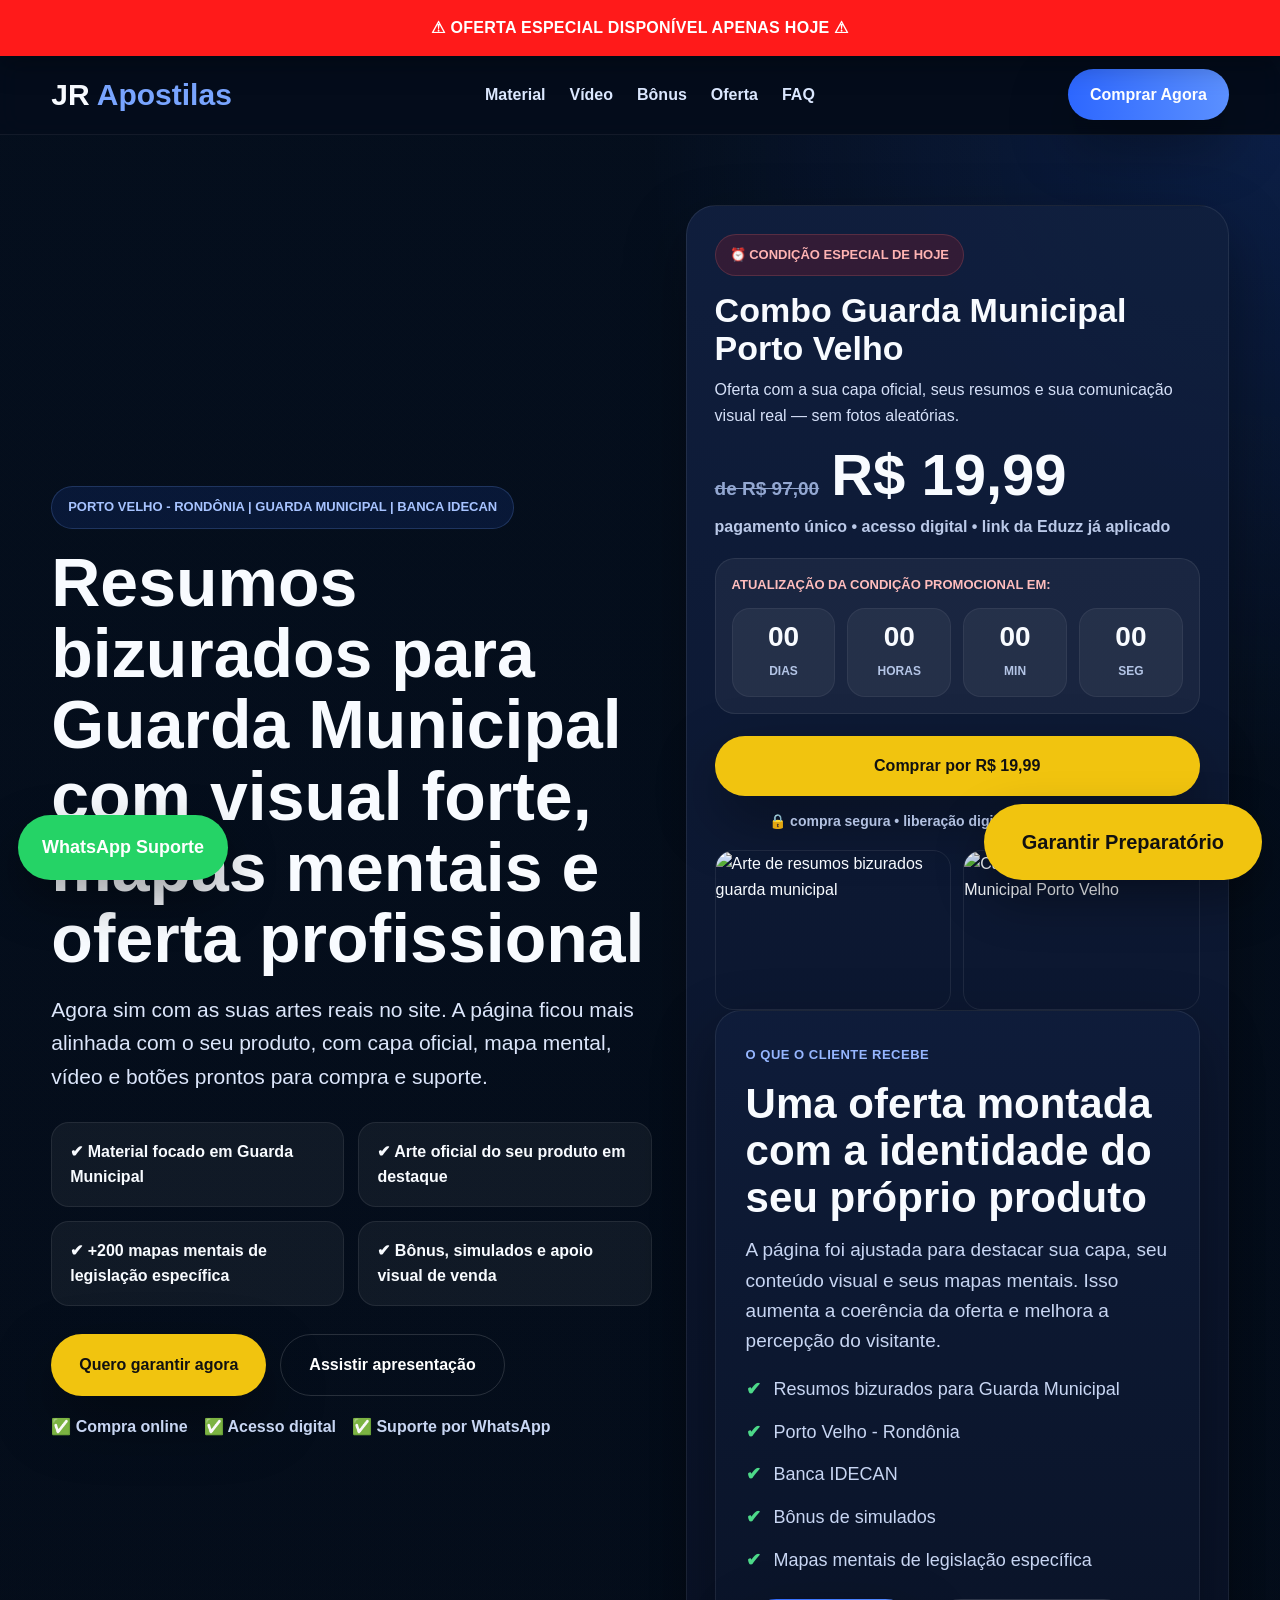
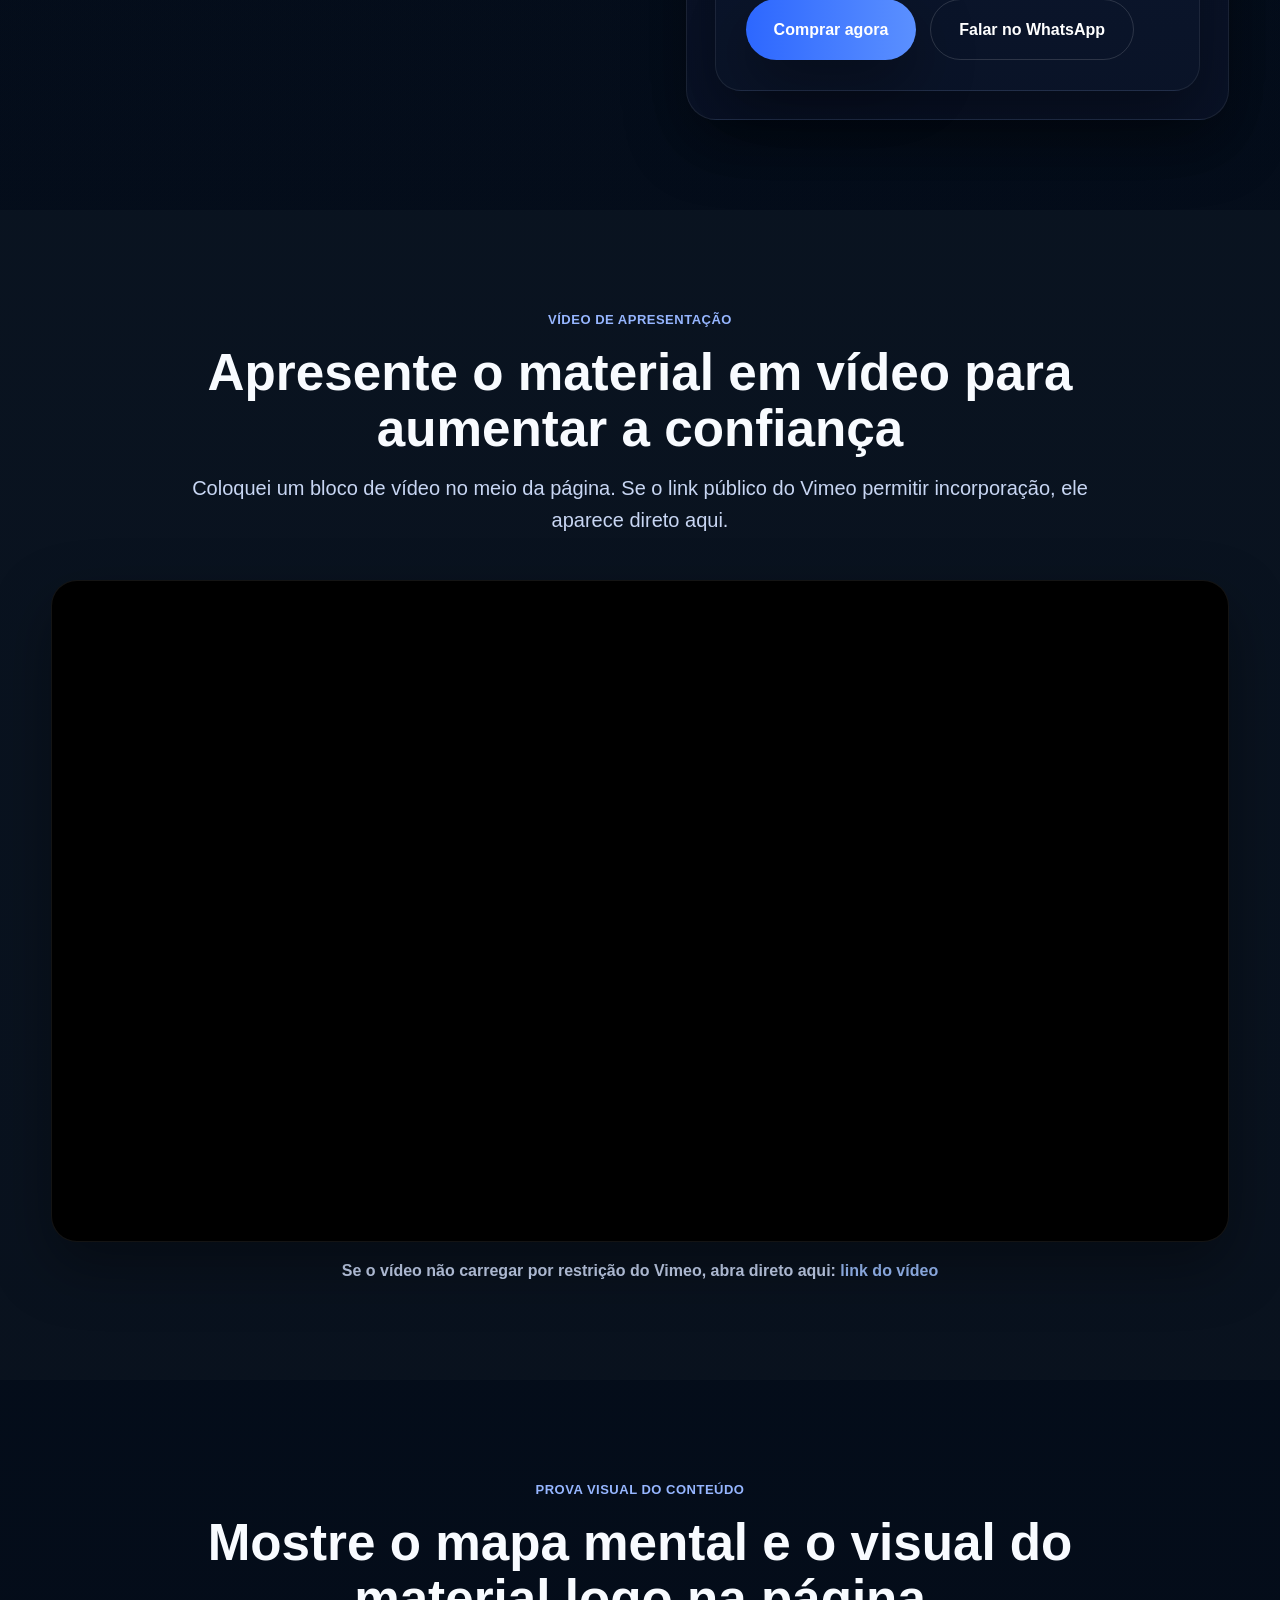
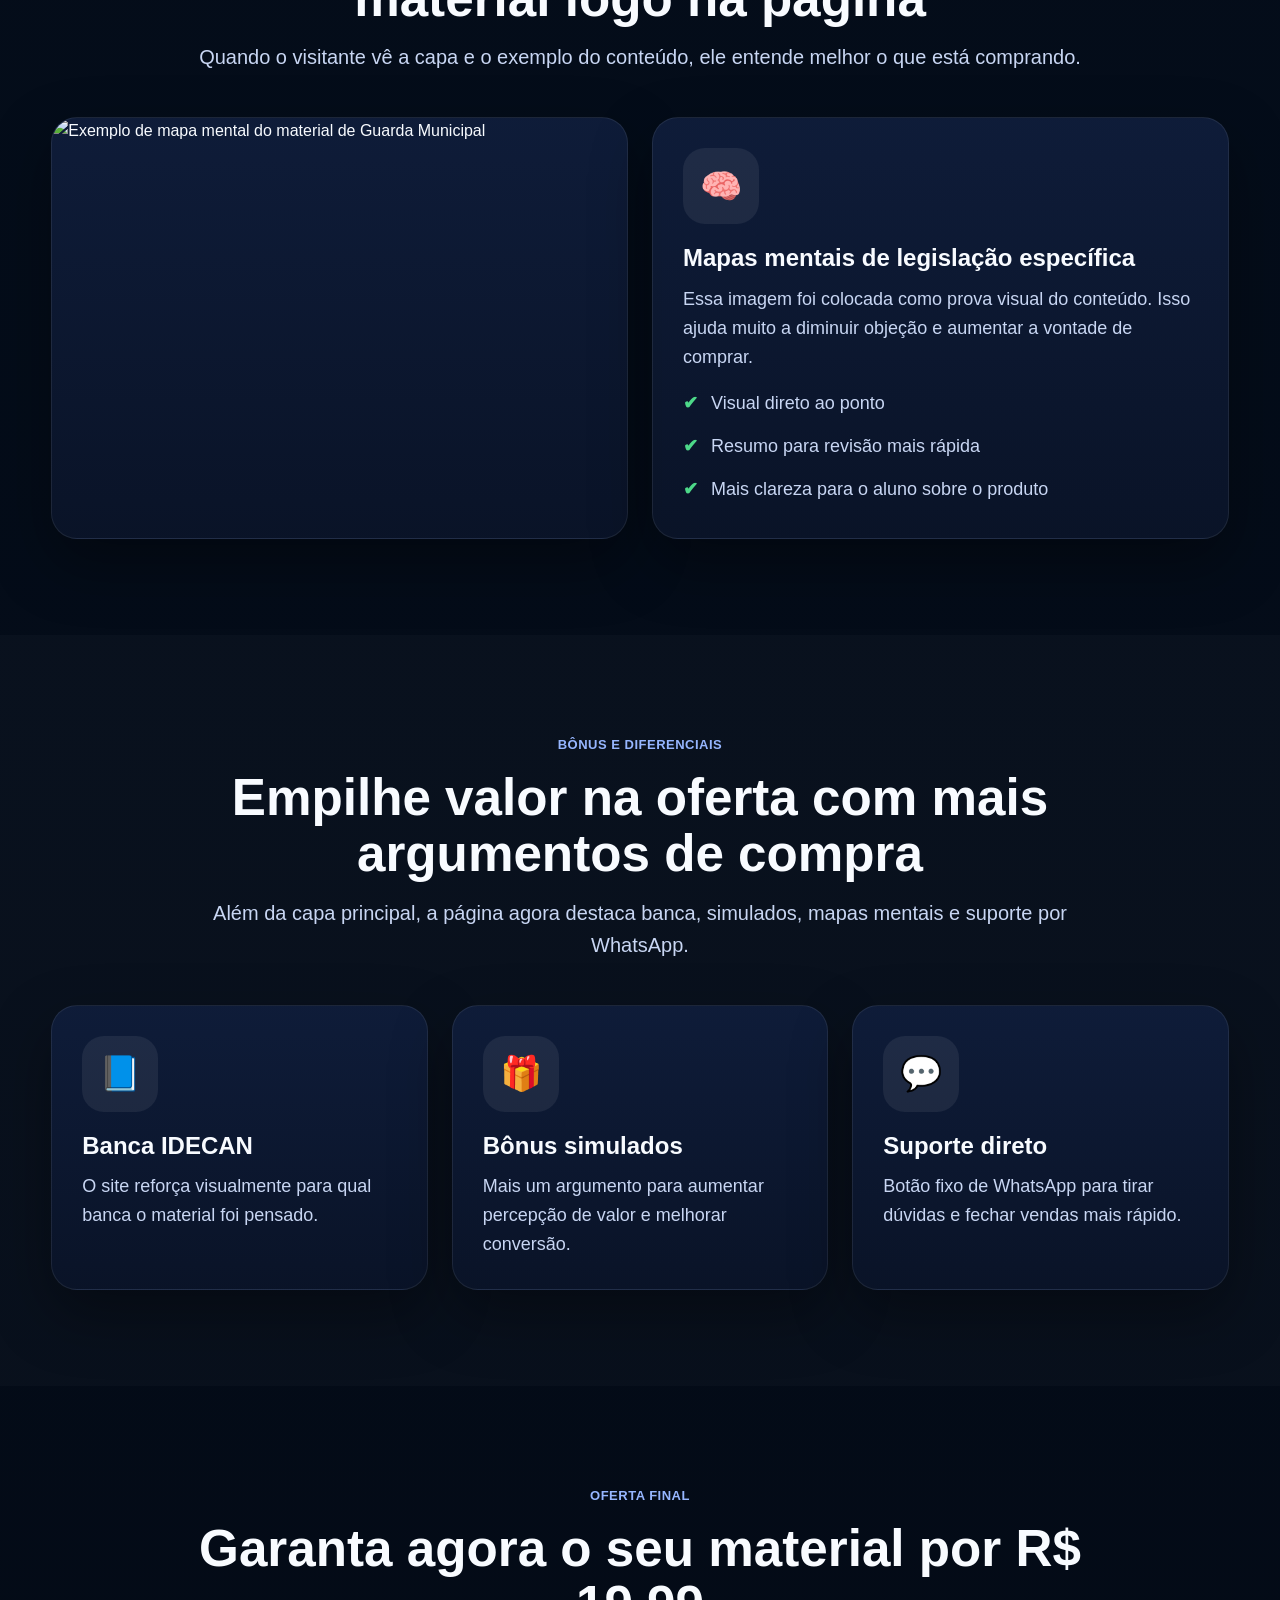
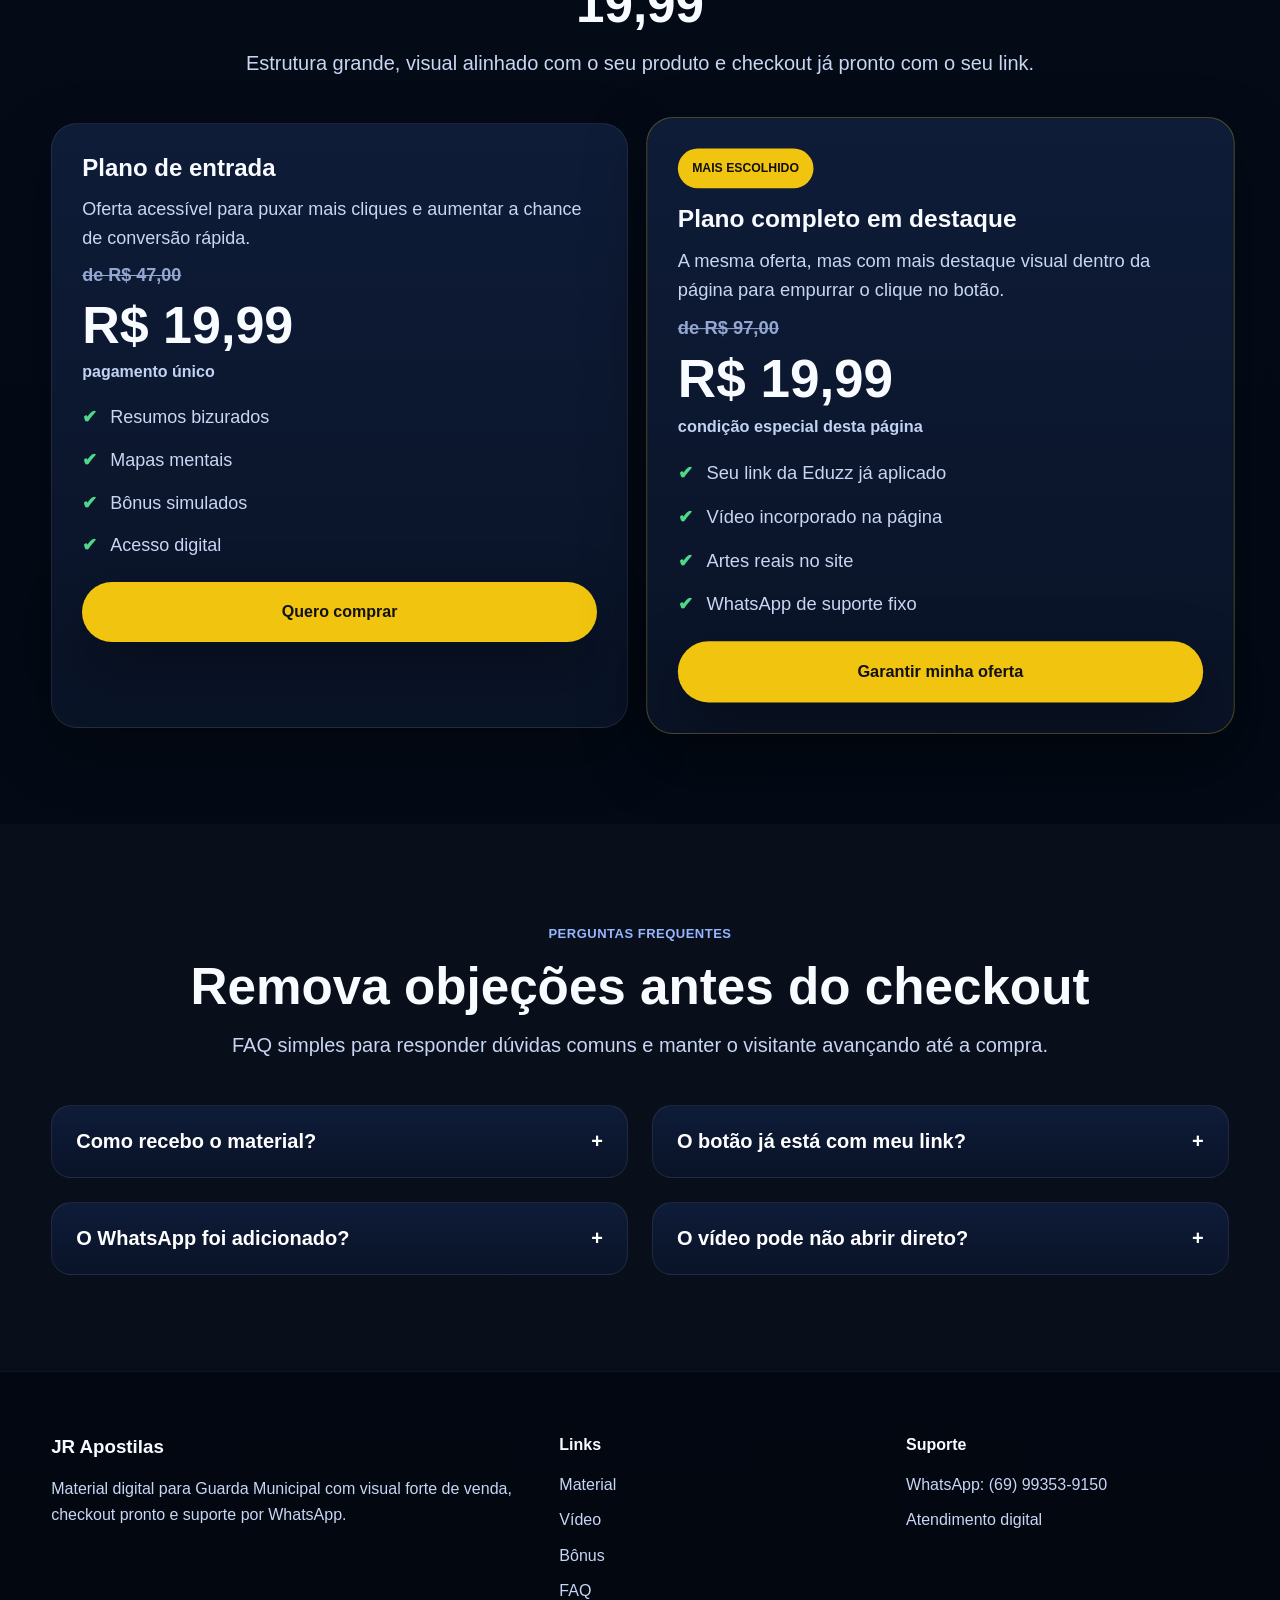
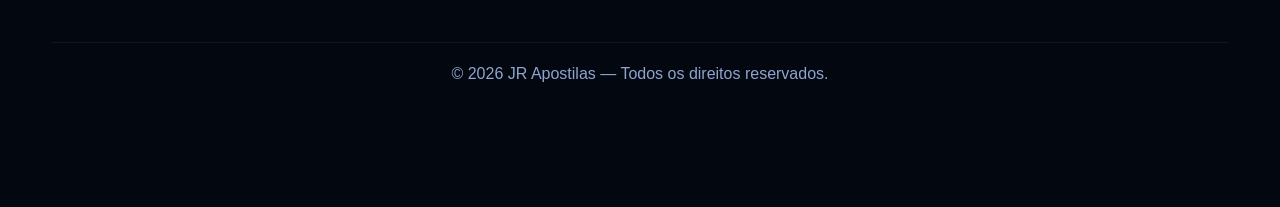
==== commit 63281d86: "Update index.html" ====
--- a/index.html
+++ b/index.html
@@ -1,688 +1,509 @@
 <!DOCTYPE html>
 <html lang="pt-BR">
 <head>
-  <meta charset="UTF-8" />
-  <meta name="viewport" content="width=device-width, initial-scale=1.0" />
-  <title>Combo Guarda Municipal Completo | JR Apostilas</title>
-  <meta name="description" content="Combo completo para Guarda Municipal com legislação mapeada, apostilas, mapas mentais e bônus exclusivos." />
-  <style>
-    :root{
-      --bg:#040c1c;
-      --bg2:#09162f;
-      --card:#0d1b37;
-      --card2:#102348;
-      --line:rgba(255,255,255,.08);
-      --text:#f5f8ff;
-      --muted:#c7d4ef;
-      --primary:#2d67ff;
-      --primary2:#5f92ff;
-      --accent:#f1c40f;
-      --danger:#ff1717;
-      --success:#19c36b;
-      --max:1180px;
-      --radius:24px;
-      --shadow:0 22px 60px rgba(0,0,0,.35);
-    }
-
-    *{margin:0;padding:0;box-sizing:border-box}
-    html{scroll-behavior:smooth}
-    body{
-      font-family:Arial,Helvetica,sans-serif;
-      background:linear-gradient(180deg,#061127 0%,#030913 100%);
-      color:var(--text);
-      overflow-x:hidden;
-      line-height:1.6;
-    }
-    a{text-decoration:none;color:inherit}
-    img{display:block;max-width:100%}
-    .container{width:min(92%,var(--max));margin:0 auto}
-
-    .top-offer{
-      position:sticky;top:0;z-index:1200;
-      background:var(--danger);
-      color:#fff;text-align:center;
-      font-size:18px;font-weight:900;
-      text-transform:uppercase;
-      letter-spacing:.3px;
-      padding:15px 10px;
-      box-shadow:0 10px 28px rgba(0,0,0,.25);
-    }
-
-    .navbar{
-      position:sticky;top:52px;z-index:1100;
-      backdrop-filter:blur(12px);
-      background:rgba(4,12,28,.75);
-      border-bottom:1px solid rgba(255,255,255,.06);
-    }
-    .nav-wrap{
-      min-height:78px;display:flex;align-items:center;justify-content:space-between;gap:20px;
-    }
-    .logo{font-size:30px;font-weight:900}
-    .logo span{color:var(--primary2)}
-    .nav-links{display:flex;gap:24px;font-weight:800;color:#dce7ff}
-    .nav-links a:hover{color:var(--primary2)}
-
-    .btn{
-      display:inline-flex;align-items:center;justify-content:center;gap:10px;
-      border:none;cursor:pointer;border-radius:999px;
-      font-weight:900;transition:.25s ease;box-shadow:var(--shadow)
-    }
-    .btn:hover{transform:translateY(-2px)}
-    .btn-primary{background:linear-gradient(90deg,var(--primary),var(--primary2));color:#fff;padding:16px 28px}
-    .btn-yellow{background:var(--accent);color:#111;padding:18px 32px}
-    .btn-outline{background:transparent;border:1px solid rgba(255,255,255,.16);color:#fff;padding:18px 30px;box-shadow:none}
-    .btn-small{padding:13px 22px}
-    .btn-full{width:100%}
-
-    .hero{
-      position:relative;min-height:100vh;display:flex;align-items:center;
-      padding:70px 0 90px;
-      overflow:hidden;
-    }
-    .hero::before{
-      content:"";position:absolute;inset:0;
-      background:
-        linear-gradient(to right,rgba(2,8,20,.92),rgba(2,8,20,.55)),
-        url('https://images.unsplash.com/photo-1517841905240-472988babdf9?q=80&w=1600&auto=format&fit=crop') center/cover;
-      opacity:.32;
-    }
-    .hero::after{
-      content:"";position:absolute;inset:auto -10% -120px auto;
-      width:420px;height:420px;border-radius:50%;
-      background:rgba(45,103,255,.18);filter:blur(30px);
-    }
-    .hero-grid{
-      position:relative;z-index:2;
-      display:grid;grid-template-columns:1.08fr .92fr;gap:38px;align-items:center;
-    }
-    .tag{
-      display:inline-block;padding:10px 16px;border-radius:999px;
-      background:rgba(45,103,255,.12);border:1px solid rgba(95,146,255,.22);
-      color:#9fbfff;font-size:13px;font-weight:900;text-transform:uppercase;letter-spacing:.5px;margin-bottom:20px;
-    }
-    .hero h1{font-size:clamp(40px,6vw,68px);line-height:1.05;margin-bottom:18px;max-width:830px}
-    .hero p.lead{font-size:21px;color:#dce6fb;max-width:760px;margin-bottom:28px}
-    .hero-bullets{display:grid;grid-template-columns:repeat(2,minmax(220px,1fr));gap:14px;margin-bottom:28px}
-    .hero-bullets div{
-      background:rgba(255,255,255,.05);border:1px solid rgba(255,255,255,.08);
-      border-radius:18px;padding:16px 18px;font-weight:800;color:#eef4ff
-    }
-    .hero-actions{display:flex;gap:14px;flex-wrap:wrap;margin-bottom:22px}
-    .micro-proof{display:flex;flex-wrap:wrap;gap:16px;color:var(--muted);font-weight:800}
-
-    .offer-card{
-      position:relative;background:linear-gradient(180deg,rgba(14,27,56,.96),rgba(8,18,38,.96));
-      border:1px solid var(--line);border-radius:30px;padding:30px;box-shadow:var(--shadow);overflow:hidden
-    }
-    .offer-card::before{
-      content:"";position:absolute;top:-35px;right:-25px;width:180px;height:180px;border-radius:50%;
-      background:rgba(95,146,255,.2);filter:blur(16px)
-    }
-    .sale-chip{
-      display:inline-flex;padding:10px 14px;border-radius:999px;background:rgba(255,23,23,.16);
-      border:1px solid rgba(255,113,113,.25);color:#ffb3b3;font-size:13px;font-weight:900;text-transform:uppercase;margin-bottom:16px
-    }
-    .offer-card h2{font-size:34px;line-height:1.12;margin-bottom:10px}
-    .offer-card p{color:#d1def8}
-    .price-row{display:flex;align-items:end;gap:12px;flex-wrap:wrap;margin:20px 0 10px}
-    .old-price{font-size:20px;text-decoration:line-through;color:#91a2c9;font-weight:800}
-    .new-price{font-size:60px;line-height:1;font-weight:900}
-    .sub-price{font-weight:800;color:#b4c3e4;margin-bottom:18px}
-    .countdown-box{background:rgba(255,255,255,.05);border:1px solid rgba(255,255,255,.08);border-radius:20px;padding:16px;margin:18px 0 20px}
-    .countdown-label{font-size:13px;font-weight:900;color:#ffb4b4;text-transform:uppercase;margin-bottom:12px}
-    .countdown{display:grid;grid-template-columns:repeat(4,1fr);gap:12px}
-    .time{
-      background:rgba(255,255,255,.05);border:1px solid rgba(255,255,255,.06);border-radius:18px;
-      text-align:center;padding:14px 10px
-    }
-    .time strong{display:block;font-size:28px;line-height:1;margin-bottom:6px}
-    .time span{font-size:12px;color:#afbfdf;font-weight:800;text-transform:uppercase}
-    .secure-note{text-align:center;font-size:14px;color:#a9bbdf;font-weight:800;margin-top:14px}
-
-    .image-stack{margin-top:18px;display:grid;grid-template-columns:1fr 1fr;gap:12px}
-    .image-stack img{width:100%;height:160px;object-fit:cover;border-radius:18px;border:1px solid rgba(255,255,255,.08)}
-
-    .stats{padding:24px 0;background:rgba(255,255,255,.03);border-top:1px solid rgba(255,255,255,.05);border-bottom:1px solid rgba(255,255,255,.05)}
-    .stats-grid{display:grid;grid-template-columns:repeat(4,1fr);gap:18px}
-    .stat-card{padding:24px;background:rgba(255,255,255,.03);border:1px solid rgba(255,255,255,.06);border-radius:20px;text-align:center}
-    .stat-card strong{display:block;font-size:40px;margin-bottom:8px}
-    .stat-card span{color:var(--muted);font-weight:800}
-
-    .section{padding:96px 0}
-    .section-dark{background:rgba(255,255,255,.02)}
-    .section-title{max-width:940px;margin:0 auto 44px;text-align:center}
-    .eyebrow{display:inline-block;color:#97b6ff;font-size:13px;font-weight:900;text-transform:uppercase;letter-spacing:.5px;margin-bottom:14px}
-    .section-title h2{font-size:clamp(32px,4vw,54px);line-height:1.1;margin-bottom:14px}
-    .section-title p{font-size:20px;color:var(--muted)}
-
-    .carousel-shell{position:relative;overflow:hidden}
-    .carousel-track{display:flex;gap:18px;width:max-content;animation:slideTrack 36s linear infinite}
-    .carousel-track.reverse{animation-direction:reverse;animation-duration:42s}
-    .carousel-card{min-width:340px;max-width:340px;position:relative}
-    .carousel-card img{width:100%;height:230px;object-fit:cover;border-radius:22px;border:1px solid rgba(255,255,255,.08);box-shadow:var(--shadow)}
-    .carousel-label{
-      position:absolute;left:14px;bottom:14px;background:rgba(4,12,28,.78);backdrop-filter:blur(8px);
-      border:1px solid rgba(255,255,255,.08);padding:10px 12px;border-radius:14px;font-size:14px;font-weight:900
-    }
-    @keyframes slideTrack{0%{transform:translateX(0)}100%{transform:translateX(-50%)}}
-
-    .grid-3,.grid-2,.bonus-grid,.plans-grid,.faq-grid,.testimonial-grid,.feature-grid{display:grid;gap:24px}
-    .grid-3,.bonus-grid,.testimonial-grid,.feature-grid{grid-template-columns:repeat(3,1fr)}
-    .grid-2,.plans-grid{grid-template-columns:repeat(2,1fr)}
-    .card{
-      background:linear-gradient(180deg,rgba(15,29,58,.96),rgba(10,20,40,.96));
-      border:1px solid var(--line);border-radius:var(--radius);padding:30px;box-shadow:var(--shadow)
-    }
-    .icon{width:78px;height:78px;border-radius:22px;display:grid;place-items:center;background:rgba(255,255,255,.07);font-size:34px;margin-bottom:20px}
-    .card h3{font-size:24px;line-height:1.2;margin-bottom:12px}
-    .card p,.card li{font-size:18px;color:var(--muted)}
-    .checklist{list-style:none;display:grid;gap:14px;margin-top:18px}
-    .checklist li{position:relative;padding-left:28px}
-    .checklist li::before{content:"✔";position:absolute;left:0;top:0;color:#54db90;font-weight:900}
-
-    .law-list{columns:2;gap:28px;margin-top:8px}
-    .law-list li{break-inside:avoid;margin-bottom:14px;padding-left:26px;position:relative;color:#eaf1ff;font-weight:700}
-    .law-list li::before{content:"⚖";position:absolute;left:0;top:0;color:#9ec1ff}
-
-    .feature-hero{display:grid;grid-template-columns:1.02fr .98fr;gap:28px;align-items:center}
-    .feature-hero img{width:100%;height:100%;min-height:420px;object-fit:cover;border-radius:28px;border:1px solid rgba(255,255,255,.08);box-shadow:var(--shadow)}
-
-    .bonus-card .value{display:inline-block;margin-top:16px;color:#9ef0c0;font-weight:900}
-
-    .plan-card{position:relative;overflow:hidden}
-    .plan-card.highlight{border-color:rgba(241,196,15,.28);transform:scale(1.02)}
-    .plan-badge{
-      position:absolute;top:18px;right:18px;background:var(--accent);color:#111;padding:10px 14px;border-radius:999px;
-      font-size:12px;font-weight:900;text-transform:uppercase
-    }
-    .plan-price-old{color:#91a2c9;text-decoration:line-through;font-size:18px;font-weight:800;margin-top:8px}
-    .plan-price-new{font-size:50px;font-weight:900;line-height:1;margin:10px 0 8px}
-    .plan-sub{color:#bdd0f6;font-weight:800;margin-bottom:18px}
-
-    .guarantee-wrap{display:grid;grid-template-columns:.95fr 1.05fr;gap:26px;align-items:center}
-    .seal{
-      display:flex;align-items:center;justify-content:center;min-height:320px;
-      background:linear-gradient(135deg,rgba(18,35,72,.98),rgba(10,20,40,.98));
-      border:1px solid var(--line);border-radius:28px;box-shadow:var(--shadow)
-    }
-    .seal-circle{
-      width:240px;height:240px;border-radius:50%;border:10px solid rgba(255,255,255,.08);
-      display:grid;place-items:center;background:radial-gradient(circle,rgba(45,103,255,.16),rgba(255,255,255,.02));
-      text-align:center;padding:20px;font-weight:900;font-size:26px
-    }
-
-    .faq-item{background:linear-gradient(180deg,rgba(15,29,58,.96),rgba(10,20,40,.96));border:1px solid var(--line);border-radius:20px;overflow:hidden}
-    .faq-q{width:100%;background:none;border:none;color:#fff;text-align:left;padding:24px;font-size:20px;font-weight:900;display:flex;justify-content:space-between;gap:16px;cursor:pointer}
-    .faq-a{display:none;padding:0 24px 24px;color:var(--muted);font-size:18px}
-
-    .footer{padding:60px 0 120px;background:rgba(0,0,0,.18);border-top:1px solid rgba(255,255,255,.06)}
-    .footer-grid{display:grid;grid-template-columns:1.2fr .8fr .8fr;gap:24px}
-    .footer h3,.footer h4{margin-bottom:14px}
-    .footer p,.footer a{color:var(--muted);display:block;margin-bottom:10px}
-    .copy{margin-top:28px;padding-top:18px;border-top:1px solid rgba(255,255,255,.06);text-align:center;color:#90a4cd}
-
-    .floating-cta{
-      position:fixed;right:18px;bottom:20px;z-index:1250;
-      background:var(--accent);color:#111;padding:22px 38px;border-radius:999px;
-      font-size:20px;font-weight:900;box-shadow:0 20px 48px rgba(0,0,0,.35);
-      animation:pulse 1.8s infinite
-    }
-    @keyframes pulse{
-      0%{transform:scale(1);box-shadow:0 0 0 0 rgba(241,196,15,.45)}
-      70%{transform:scale(1.03);box-shadow:0 0 0 18px rgba(241,196,15,0)}
-      100%{transform:scale(1);box-shadow:0 0 0 0 rgba(241,196,15,0)}
-    }
-
-    .mobile-toggle{display:none}
-    .mobile-menu{display:none}
-
-    @media(max-width:1100px){
-      .hero-grid,.feature-hero,.guarantee-wrap,.grid-2,.plans-grid,.footer-grid{grid-template-columns:1fr}
-      .grid-3,.bonus-grid,.testimonial-grid,.feature-grid,.stats-grid{grid-template-columns:repeat(2,1fr)}
-      .hero{min-height:auto}
-      .navbar{top:48px}
-      .law-list{columns:1}
-    }
-
-    @media(max-width:768px){
-      .top-offer{font-size:14px;padding:13px 10px}
-      .navbar{top:40px}
-      .nav-links,.nav-wrap .btn-primary{display:none}
-      .mobile-toggle{display:inline-flex;width:48px;height:48px;border-radius:14px;background:rgba(255,255,255,.06);border:1px solid rgba(255,255,255,.08);color:#fff;align-items:center;justify-content:center;font-size:22px}
-      .mobile-menu.active{display:grid;gap:10px;padding:0 0 20px}
-      .mobile-menu a{padding:12px 14px;background:rgba(255,255,255,.04);border-radius:14px;font-weight:800;color:#deebff}
-      .hero-grid,.grid-3,.bonus-grid,.testimonial-grid,.feature-grid,.stats-grid,.hero-bullets,.countdown{grid-template-columns:1fr}
-      .hero{padding:46px 0 58px}
-      .hero p.lead,.section-title p,.card p,.card li,.faq-a{font-size:17px}
-      .offer-card{padding:24px}
-      .new-price,.plan-price-new{font-size:44px}
-      .carousel-card{min-width:280px;max-width:280px}
-      .floating-cta{left:12px;right:12px;width:calc(100% - 24px);text-align:center;padding:18px 20px;font-size:18px}
-      .footer{padding-bottom:110px}
-    }
-  </style>
+<meta charset="UTF-8" />
+<meta name="viewport" content="width=device-width, initial-scale=1.0" />
+<title>JR Apostilas | Guarda Municipal Porto Velho</title>
+<style>
+:root {
+  --bg:#04101f; --bg2:#091933; --card:#0f2244; --line:rgba(255,255,255,.08);
+  --text:#f8fbff; --muted:#c8d6f3; --gold:#f1c40f; --red:#ff1a1a; --blue:#2d67ff;
+  --radius:26px; --max:1180px; --shadow:0 24px 60px rgba(0,0,0,.35);
+}
+* { box-sizing:border-box; margin:0; padding:0; }
+html { scroll-behavior:smooth; }
+body {
+  font-family:Arial,Helvetica,sans-serif;
+  background:linear-gradient(180deg,#05101f,#030914);
+  color:var(--text); line-height:1.6; overflow-x:hidden;
+}
+a { color:inherit; text-decoration:none; }
+img { max-width:100%; display:block; }
+.container { width:min(92%,var(--max)); margin:0 auto; }
+.top-offer {
+  position:sticky; top:0; z-index:1200; background:var(--red); color:#fff;
+  text-align:center; font-weight:900; text-transform:uppercase; letter-spacing:.3px;
+  padding:15px 10px; box-shadow:0 10px 28px rgba(0,0,0,.26);
+}
+.navbar {
+  position:sticky; top:52px; z-index:1100; backdrop-filter:blur(12px);
+  background:rgba(4,12,28,.78); border-bottom:1px solid rgba(255,255,255,.06);
+}
+.nav-wrap { min-height:78px; display:flex; align-items:center; justify-content:space-between; gap:18px; }
+.logo { font-size:30px; font-weight:900; }
+.logo span { color:#79a5ff; }
+.nav-links { display:flex; gap:24px; font-weight:800; color:#dce8ff; }
+.nav-links a:hover { color:#79a5ff; }
+.btn {
+  display:inline-flex; align-items:center; justify-content:center; gap:10px;
+  border:none; border-radius:999px; cursor:pointer; font-weight:900;
+  transition:.25s ease; box-shadow:var(--shadow); padding:17px 28px;
+}
+.btn:hover { transform:translateY(-2px); }
+.btn-blue { background:linear-gradient(90deg,#2d67ff,#5b90ff); color:#fff; }
+.btn-gold { background:var(--gold); color:#111; }
+.btn-outline { background:transparent; color:#fff; border:1px solid rgba(255,255,255,.14); box-shadow:none; }
+.btn-small { padding:13px 22px; }
+.btn-full { width:100%; }
+.hero {
+  position:relative; padding:70px 0 90px; min-height:100vh; display:flex; align-items:center;
+  background:
+   radial-gradient(circle at top right, rgba(45,103,255,.18), transparent 30%),
+   linear-gradient(to bottom, rgba(3,8,20,.2), rgba(3,8,20,.2));
+}
+.hero-grid { display:grid; grid-template-columns:1.05fr .95fr; gap:34px; align-items:center; }
+.tag {
+  display:inline-block; margin-bottom:18px; padding:10px 16px; border-radius:999px;
+  background:rgba(45,103,255,.12); border:1px solid rgba(121,165,255,.2);
+  color:#a7c3ff; font-size:13px; font-weight:900; text-transform:uppercase;
+}
+.hero h1 { font-size:clamp(40px,6vw,68px); line-height:1.05; margin-bottom:18px; max-width:820px; }
+.hero .lead { font-size:21px; color:#dce6fb; margin-bottom:28px; max-width:760px; }
+.hero-bullets { display:grid; grid-template-columns:repeat(2,minmax(220px,1fr)); gap:14px; margin-bottom:28px; }
+.hero-bullets div {
+  background:rgba(255,255,255,.05); border:1px solid rgba(255,255,255,.08);
+  padding:16px 18px; border-radius:18px; font-weight:800;
+}
+.hero-actions { display:flex; gap:14px; flex-wrap:wrap; margin-bottom:18px; }
+.micro-proof { display:flex; gap:16px; flex-wrap:wrap; color:var(--muted); font-weight:800; }
+.offer-card {
+  background:linear-gradient(180deg,rgba(16,31,62,.96),rgba(9,18,38,.96));
+  border:1px solid var(--line); border-radius:30px; padding:28px; box-shadow:var(--shadow);
+}
+.sale-chip {
+  display:inline-block; padding:10px 14px; margin-bottom:16px; border-radius:999px;
+  background:rgba(255,26,26,.15); border:1px solid rgba(255,130,130,.18);
+  color:#ffb3b3; font-size:13px; font-weight:900; text-transform:uppercase;
+}
+.offer-card h2 { font-size:34px; line-height:1.1; margin-bottom:10px; }
+.offer-card p { color:#d5e0f8; }
+.price-row { display:flex; align-items:end; gap:12px; flex-wrap:wrap; margin:18px 0 10px; }
+.old-price { color:#93a7d1; text-decoration:line-through; font-size:19px; font-weight:800; }
+.new-price { font-size:58px; line-height:1; font-weight:900; }
+.price-sub { color:#bac9e8; font-weight:800; margin-bottom:18px; }
+.countdown-box {
+  margin:18px 0 22px; background:rgba(255,255,255,.05); border:1px solid rgba(255,255,255,.08);
+  padding:16px; border-radius:20px;
+}
+.countdown-label { color:#ffbdbd; font-size:13px; font-weight:900; text-transform:uppercase; margin-bottom:12px; }
+.countdown { display:grid; grid-template-columns:repeat(4,1fr); gap:12px; }
+.time { background:rgba(255,255,255,.05); border:1px solid rgba(255,255,255,.06); border-radius:18px; text-align:center; padding:14px 10px; }
+.time strong { display:block; font-size:28px; line-height:1; margin-bottom:6px; }
+.time span { font-size:12px; color:#b4c5e6; font-weight:800; text-transform:uppercase; }
+.secure-note { text-align:center; font-size:14px; color:#b2c1e1; font-weight:800; margin-top:14px; }
+.hero-media {
+  display:grid; grid-template-columns:1fr 1fr; gap:12px; margin-top:18px;
+}
+.hero-media img {
+  width:100%; height:160px; object-fit:cover; border-radius:18px; border:1px solid rgba(255,255,255,.08);
+}
+.section { padding:96px 0; }
+.section-dark { background:rgba(255,255,255,.02); }
+.section-title { text-align:center; max-width:920px; margin:0 auto 44px; }
+.eyebrow { display:inline-block; color:#96b6ff; font-size:13px; font-weight:900; text-transform:uppercase; letter-spacing:.5px; margin-bottom:14px; }
+.section-title h2 { font-size:clamp(32px,4vw,54px); line-height:1.1; margin-bottom:14px; }
+.section-title p { font-size:20px; color:var(--muted); }
+.grid-2, .grid-3 { display:grid; gap:24px; }
+.grid-2 { grid-template-columns:repeat(2,1fr); }
+.grid-3 { grid-template-columns:repeat(3,1fr); }
+.card {
+  background:linear-gradient(180deg,rgba(15,29,58,.96),rgba(10,20,40,.96));
+  border:1px solid var(--line); border-radius:26px; padding:30px; box-shadow:var(--shadow);
+}
+.card h3 { font-size:24px; line-height:1.2; margin-bottom:12px; }
+.card p, .card li { color:var(--muted); font-size:18px; }
+.icon {
+  width:76px; height:76px; border-radius:22px; display:grid; place-items:center;
+  background:rgba(255,255,255,.07); font-size:34px; margin-bottom:20px;
+}
+.checklist { list-style:none; display:grid; gap:14px; margin-top:18px; }
+.checklist li { padding-left:28px; position:relative; }
+.checklist li::before { content:"✔"; position:absolute; left:0; top:0; color:#4dd989; font-weight:900; }
+.media-card { overflow:hidden; padding:0; }
+.media-card img { width:100%; height:100%; object-fit:cover; min-height:420px; }
+.cover-card { padding:0; overflow:hidden; }
+.cover-card img { width:100%; height:auto; }
+.carousel-shell { overflow:hidden; position:relative; }
+.carousel-track { display:flex; gap:18px; width:max-content; animation:slideTrack 28s linear infinite; }
+.carousel-card { min-width:340px; max-width:340px; position:relative; }
+.carousel-card img { width:100%; height:420px; object-fit:cover; border-radius:24px; border:1px solid rgba(255,255,255,.08); box-shadow:var(--shadow); }
+.carousel-label {
+  position:absolute; left:14px; right:14px; bottom:14px; background:rgba(4,12,28,.78); backdrop-filter:blur(8px);
+  border:1px solid rgba(255,255,255,.08); border-radius:16px; padding:12px 14px; font-size:14px; font-weight:900;
+}
+@keyframes slideTrack { 0% { transform:translateX(0); } 100% { transform:translateX(-50%); } }
+.video-wrap {
+  position:relative; overflow:hidden; border-radius:26px; border:1px solid var(--line); box-shadow:var(--shadow);
+  background:#000; aspect-ratio:16/9;
+}
+.video-wrap iframe { width:100%; height:100%; border:none; }
+.plan-card.highlight { border-color:rgba(241,196,15,.28); transform:scale(1.02); }
+.plan-price-old { color:#93a7d1; text-decoration:line-through; font-size:18px; font-weight:800; margin-top:8px; }
+.plan-price-new { font-size:52px; line-height:1; font-weight:900; margin:10px 0 8px; }
+.plan-sub { color:#c2d2f2; font-weight:800; margin-bottom:18px; }
+.plan-badge {
+  display:inline-block; padding:10px 14px; border-radius:999px; background:var(--gold); color:#111;
+  font-size:12px; font-weight:900; text-transform:uppercase; margin-bottom:16px;
+}
+.faq-item { background:linear-gradient(180deg,rgba(15,29,58,.96),rgba(10,20,40,.96)); border:1px solid var(--line); border-radius:20px; overflow:hidden; }
+.faq-q { width:100%; background:none; border:none; color:#fff; text-align:left; padding:24px; font-size:20px; font-weight:900; display:flex; justify-content:space-between; gap:14px; cursor:pointer; }
+.faq-a { display:none; padding:0 24px 24px; color:var(--muted); font-size:18px; }
+.footer { padding:60px 0 120px; background:rgba(0,0,0,.18); border-top:1px solid rgba(255,255,255,.06); }
+.footer-grid { display:grid; grid-template-columns:1.2fr .8fr .8fr; gap:24px; }
+.footer h3,.footer h4 { margin-bottom:14px; }
+.footer p,.footer a { color:var(--muted); display:block; margin-bottom:10px; }
+.copy { margin-top:28px; padding-top:18px; border-top:1px solid rgba(255,255,255,.06); text-align:center; color:#90a4cd; }
+.floating-cta, .floating-whats {
+  position:fixed; z-index:1250; border-radius:999px; font-weight:900; box-shadow:0 20px 48px rgba(0,0,0,.35);
+}
+.floating-cta {
+  right:18px; bottom:20px; background:var(--gold); color:#111; padding:22px 38px; font-size:20px;
+  animation:pulse 1.8s infinite;
+}
+.floating-whats {
+  left:18px; bottom:20px; background:#25d366; color:#fff; padding:18px 24px; font-size:18px;
+}
+@keyframes pulse {
+  0% { transform:scale(1); box-shadow:0 0 0 0 rgba(241,196,15,.45); }
+  70% { transform:scale(1.03); box-shadow:0 0 0 18px rgba(241,196,15,0); }
+  100% { transform:scale(1); box-shadow:0 0 0 0 rgba(241,196,15,0); }
+}
+.mobile-toggle, .mobile-menu { display:none; }
+@media (max-width:1100px) {
+  .hero-grid,.grid-2,.footer-grid { grid-template-columns:1fr; }
+  .grid-3 { grid-template-columns:repeat(2,1fr); }
+  .navbar { top:48px; }
+}
+@media (max-width:768px) {
+  .top-offer { font-size:14px; padding:13px 10px; }
+  .navbar { top:40px; }
+  .nav-links,.nav-wrap .btn-blue { display:none; }
+  .mobile-toggle {
+    display:inline-flex; width:48px; height:48px; align-items:center; justify-content:center;
+    border-radius:14px; background:rgba(255,255,255,.06); color:#fff; border:1px solid rgba(255,255,255,.08); font-size:22px;
+  }
+  .mobile-menu.active { display:grid; gap:10px; padding:0 0 20px; }
+  .mobile-menu a { padding:12px 14px; background:rgba(255,255,255,.04); border-radius:14px; font-weight:800; color:#deebff; }
+  .hero { min-height:auto; padding:46px 0 58px; }
+  .hero-grid,.hero-bullets,.grid-3,.countdown { grid-template-columns:1fr; }
+  .carousel-card { min-width:280px; max-width:280px; }
+  .carousel-card img { height:360px; }
+  .hero-media { grid-template-columns:1fr; }
+  .floating-cta { right:12px; left:12px; width:calc(100% - 24px); text-align:center; bottom:16px; padding:18px 20px; font-size:18px; }
+  .floating-whats { left:12px; bottom:78px; padding:15px 18px; font-size:16px; }
+  .footer { padding-bottom:120px; }
+}
+</style>
 </head>
 <body>
-  <div class="top-offer" id="offerBar">⚠ OFERTA ESPECIAL DISPONÍVEL APENAS HOJE ⚠</div>
-
-  <header class="navbar">
-    <div class="container">
-      <div class="nav-wrap">
-        <div class="logo">JR <span>Apostilas</span></div>
-        <nav class="nav-links">
-          <a href="#material">Material</a>
-          <a href="#leis">Leis</a>
-          <a href="#bonus">Bônus</a>
-          <a href="#planos">Oferta</a>
-          <a href="#faq">FAQ</a>
-        </nav>
-        <a href="https://chk.eduzz.com/8017Y2DA07" target="_blank" class="btn btn-primary btn-small">Comprar Agora</a>
-        <button class="mobile-toggle" id="mobileToggle">☰</button>
-      </div>
-      <nav class="mobile-menu" id="mobileMenu">
+<div class="top-offer" id="offerBar">⚠ OFERTA ESPECIAL DISPONÍVEL APENAS HOJE ⚠</div>
+
+<header class="navbar">
+  <div class="container">
+    <div class="nav-wrap">
+      <div class="logo">JR <span>Apostilas</span></div>
+      <nav class="nav-links">
         <a href="#material">Material</a>
-        <a href="#leis">Leis</a>
+        <a href="#video">Vídeo</a>
         <a href="#bonus">Bônus</a>
         <a href="#planos">Oferta</a>
         <a href="#faq">FAQ</a>
       </nav>
-    </div>
-  </header>
-
-  <section class="hero">
-    <div class="container hero-grid">
-      <div>
-        <div class="tag">combo legislação mapeada + apostilas + mapas mentais</div>
-        <h1>Estude para Guarda Municipal com um combo grande, profissional e muito mais visual</h1>
-        <p class="lead">Tenha acesso a uma oferta forte com apostilas, legislação específica, mapas mentais e bônus para estudar com mais direção, revisar mais rápido e aumentar sua confiança até a prova.</p>
-
-        <div class="hero-bullets">
-          <div>✔ Apostilas organizadas e prontas para estudo</div>
-          <div>✔ Mais de 300 mapas mentais visuais</div>
-          <div>✔ Legislação mapeada para Guarda Municipal</div>
-          <div>✔ Bônus extras para reforçar a preparação</div>
+      <a href="https://chk.eduzz.com/8017Y2DA07" target="_blank" class="btn btn-blue btn-small">Comprar Agora</a>
+      <button class="mobile-toggle" id="mobileToggle">☰</button>
+    </div>
+    <nav class="mobile-menu" id="mobileMenu">
+      <a href="#material">Material</a>
+      <a href="#video">Vídeo</a>
+      <a href="#bonus">Bônus</a>
+      <a href="#planos">Oferta</a>
+      <a href="#faq">FAQ</a>
+    </nav>
+  </div>
+</header>
+
+<section class="hero">
+  <div class="container hero-grid">
+    <div>
+      <div class="tag">porto velho - rondônia | guarda municipal | banca idecan</div>
+      <h1>Resumos bizurados para Guarda Municipal com visual forte, mapas mentais e oferta profissional</h1>
+      <p class="lead">Agora sim com as suas artes reais no site. A página ficou mais alinhada com o seu produto, com capa oficial, mapa mental, vídeo e botões prontos para compra e suporte.</p>
+      <div class="hero-bullets">
+        <div>✔ Material focado em Guarda Municipal</div>
+        <div>✔ Arte oficial do seu produto em destaque</div>
+        <div>✔ +200 mapas mentais de legislação específica</div>
+        <div>✔ Bônus, simulados e apoio visual de venda</div>
+      </div>
+      <div class="hero-actions">
+        <a href="https://chk.eduzz.com/8017Y2DA07" target="_blank" class="btn btn-gold">Quero garantir agora</a>
+        <a href="#video" class="btn btn-outline">Assistir apresentação</a>
+      </div>
+      <div class="micro-proof">
+        <span>✅ Compra online</span>
+        <span>✅ Acesso digital</span>
+        <span>✅ Suporte por WhatsApp</span>
+      </div>
+    </div>
+
+    <aside class="offer-card">
+      <div class="sale-chip">⏰ condição especial de hoje</div>
+      <h2>Combo Guarda Municipal Porto Velho</h2>
+      <p>Oferta com a sua capa oficial, seus resumos e sua comunicação visual real — sem fotos aleatórias.</p>
+      <div class="price-row">
+        <span class="old-price">de R$ 97,00</span>
+        <span class="new-price">R$ 19,99</span>
+      </div>
+      <div class="price-sub">pagamento único • acesso digital • link da Eduzz já aplicado</div>
+      <div class="countdown-box">
+        <div class="countdown-label">atualização da condição promocional em:</div>
+        <div class="countdown">
+          <div class="time"><strong id="days">00</strong><span>Dias</span></div>
+          <div class="time"><strong id="hours">00</strong><span>Horas</span></div>
+          <div class="time"><strong id="minutes">00</strong><span>Min</span></div>
+          <div class="time"><strong id="seconds">00</strong><span>Seg</span></div>
         </div>
-
-        <div class="hero-actions">
-          <a href="https://chk.eduzz.com/8017Y2DA07" target="_blank" class="btn btn-yellow">Quero garantir agora</a>
-          <a href="#material" class="btn btn-outline">Ver tudo que recebo</a>
-        </div>
-
-        <div class="micro-proof">
-          <span>✅ Compra online</span>
-          <span>✅ Acesso digital</span>
-          <span>✅ Estude no celular, notebook ou tablet</span>
-        </div>
-      </div>
-
-      <aside class="offer-card">
-        <div class="sale-chip">⏰ condição especial de hoje</div>
-        <h2>Combo Guarda Municipal Completo</h2>
-        <p>Uma página forte de conversão com muito mais imagens, estrutura grande e visual profissional para aumentar o valor percebido da sua oferta.</p>
-
-        <div class="price-row">
-          <span class="old-price">de R$ 97,00</span>
-          <span class="new-price">R$ 19,99</span>
-        </div>
-        <div class="sub-price">pagamento único • acesso digital imediato</div>
-
-        <div class="countdown-box">
-          <div class="countdown-label">atualização da condição promocional em:</div>
-          <div class="countdown">
-            <div class="time"><strong id="days">00</strong><span>Dias</span></div>
-            <div class="time"><strong id="hours">00</strong><span>Horas</span></div>
-            <div class="time"><strong id="minutes">00</strong><span>Min</span></div>
-            <div class="time"><strong id="seconds">00</strong><span>Seg</span></div>
-          </div>
-        </div>
-
-        <a href="https://chk.eduzz.com/8017Y2DA07" target="_blank" class="btn btn-yellow btn-full">Quero meu acesso agora</a>
-        <div class="secure-note">🔒 compra segura • liberação digital após a confirmação</div>
-
-        <div class="image-stack">
-          <img src="https://images.unsplash.com/photo-1494790108377-be9c29b29330?q=80&w=900&auto=format&fit=crop" alt="Profissional de segurança em ambiente urbano" />
-          <img src="https://images.unsplash.com/photo-1500648767791-00dcc994a43e?q=80&w=900&auto=format&fit=crop" alt="Homem em postura de autoridade" />
-          <img src="https://images.unsplash.com/photo-1519085360753-af0119f7cbe7?q=80&w=900&auto=format&fit=crop" alt="Agente uniformizado em postura séria" />
-          <img src="https://images.unsplash.com/photo-1544717305-2782549b5136?q=80&w=900&auto=format&fit=crop" alt="Patrulhamento urbano e segurança pública" />
-        </div>
-      </aside>
-    </div>
-  </section>
-
-  <section class="stats">
-    <div class="container stats-grid">
-      <div class="stat-card"><strong>+300</strong><span>mapas mentais</span></div>
-      <div class="stat-card"><strong>100%</strong><span>material digital</span></div>
-      <div class="stat-card"><strong>vários</strong><span>conteúdos em um só combo</span></div>
-      <div class="stat-card"><strong>bônus</strong><span>extras para reforçar a oferta</span></div>
-    </div>
-  </section>
-
-  <section class="section section-dark">
-    <div class="container">
-      <div class="section-title">
-        <div class="eyebrow">galeria em destaque</div>
-        <h2>Um site mais visual, com carrosséis e imagens para motivar a compra</h2>
-        <p>Você pediu um site grande e profissional. Então aqui entra uma área mais forte de imagens, com estilo de página de vendas robusta e dinâmica.</p>
-      </div>
-
-      <div class="carousel-shell" aria-label="Carrossel de imagens principais">
-        <div class="carousel-track">
-          <div class="carousel-card"><img src="https://images.unsplash.com/photo-1507003211169-0a1dd7228f2d?q=80&w=1200&auto=format&fit=crop" alt="Agente em postura séria" /><div class="carousel-label">Foco total na aprovação</div></div>
-          <div class="carousel-card"><img src="https://images.unsplash.com/photo-1521119989659-a83eee488004?q=80&w=1200&auto=format&fit=crop" alt="Patrulhamento urbano" /><div class="carousel-label">Preparação com mais direção</div></div>
-          <div class="carousel-card"><img src="https://images.unsplash.com/photo-1519345182560-3f2917c472ef?q=80&w=1200&auto=format&fit=crop" alt="Autoridade e disciplina" /><div class="carousel-label">Visual de autoridade</div></div>
-          <div class="carousel-card"><img src="https://images.unsplash.com/photo-1546961329-78bef0414d7c?q=80&w=1200&auto=format&fit=crop" alt="Equipe de segurança em ação" /><div class="carousel-label">Material para rotina corrida</div></div>
-          <div class="carousel-card"><img src="https://images.unsplash.com/photo-1500648767791-00dcc994a43e?q=80&w=1200&auto=format&fit=crop" alt="Profissional de segurança" /><div class="carousel-label">Estude com mais confiança</div></div>
-          <div class="carousel-card"><img src="https://images.unsplash.com/photo-1507003211169-0a1dd7228f2d?q=80&w=1200&auto=format&fit=crop" alt="Agente em postura séria repetido" /><div class="carousel-label">Foco total na aprovação</div></div>
-          <div class="carousel-card"><img src="https://images.unsplash.com/photo-1521119989659-a83eee488004?q=80&w=1200&auto=format&fit=crop" alt="Patrulhamento urbano repetido" /><div class="carousel-label">Preparação com mais direção</div></div>
-          <div class="carousel-card"><img src="https://images.unsplash.com/photo-1519345182560-3f2917c472ef?q=80&w=1200&auto=format&fit=crop" alt="Autoridade e disciplina repetido" /><div class="carousel-label">Visual de autoridade</div></div>
-          <div class="carousel-card"><img src="https://images.unsplash.com/photo-1546961329-78bef0414d7c?q=80&w=1200&auto=format&fit=crop" alt="Equipe de segurança em ação repetido" /><div class="carousel-label">Material para rotina corrida</div></div>
-        </div>
-      </div>
-    </div>
-  </section>
-
-  <section class="section" id="material">
-    <div class="container feature-hero">
+      </div>
+      <a href="https://chk.eduzz.com/8017Y2DA07" target="_blank" class="btn btn-gold btn-full">Comprar por R$ 19,99</a>
+      <div class="secure-note">🔒 compra segura • liberação digital após a confirmação</div>
+      <div class="hero-media">
+        <img src="[data-uri]" alt="Arte de resumos bizurados guarda municipal" />
+        <img src="[data-uri]" alt="Capa oficial do combo Guarda Municipal Porto Velho" />
+    </div>
+    <div class="card">
+      <div class="eyebrow">o que o cliente recebe</div>
+      <h2 style="font-size:42px; line-height:1.12; margin-bottom:14px;">Uma oferta montada com a identidade do seu próprio produto</h2>
+      <p style="font-size:19px; color:var(--muted);">A página foi ajustada para destacar sua capa, seu conteúdo visual e seus mapas mentais. Isso aumenta a coerência da oferta e melhora a percepção do visitante.</p>
+      <ul class="checklist">
+        <li>Resumos bizurados para Guarda Municipal</li>
+        <li>Porto Velho - Rondônia</li>
+        <li>Banca IDECAN</li>
+        <li>Bônus de simulados</li>
+        <li>Mapas mentais de legislação específica</li>
+      </ul>
+      <div style="margin-top:24px; display:flex; gap:14px; flex-wrap:wrap;">
+        <a href="https://chk.eduzz.com/8017Y2DA07" target="_blank" class="btn btn-blue">Comprar agora</a>
+        <a href="https://wa.me/5569993539150?text=Ol%C3%A1%2C%20quero%20suporte%20sobre%20o%20Combo%20Guarda%20Municipal." target="_blank" class="btn btn-outline">Falar no WhatsApp</a>
+      </div>
+    </div>
+  </div>
+</section>
+
+<section class="section section-dark" id="video">
+  <div class="container">
+    <div class="section-title">
+      <div class="eyebrow">vídeo de apresentação</div>
+      <h2>Apresente o material em vídeo para aumentar a confiança</h2>
+      <p>Coloquei um bloco de vídeo no meio da página. Se o link público do Vimeo permitir incorporação, ele aparece direto aqui.</p>
+    </div>
+    <div class="video-wrap">
+      <iframe src="https://player.vimeo.com/video/1177298098" allow="autoplay; fullscreen; picture-in-picture" allowfullscreen title="Vídeo de apresentação do material"></iframe>
+    </div>
+    <div style="text-align:center; margin-top:16px; color:var(--muted); font-weight:800;">
+      Se o vídeo não carregar por restrição do Vimeo, abra direto aqui:
+      <a href="https://vimeo.com/manage/videos/1177298098" target="_blank" style="color:#9ec1ff;">link do vídeo</a>
+    </div>
+  </div>
+</section>
+
+<section class="section">
+  <div class="container">
+    <div class="section-title">
+      <div class="eyebrow">prova visual do conteúdo</div>
+      <h2>Mostre o mapa mental e o visual do material logo na página</h2>
+      <p>Quando o visitante vê a capa e o exemplo do conteúdo, ele entende melhor o que está comprando.</p>
+    </div>
+    <div class="grid-2">
+      <div class="card media-card"><img src="[data-uri]" alt="Exemplo de mapa mental do material de Guarda Municipal" /></div>
       <div class="card">
-        <div class="eyebrow">o que você recebe</div>
-        <h2 style="font-size:42px;line-height:1.12;margin-bottom:14px;">Um combo completo para estudar melhor e revisar com mais velocidade</h2>
-        <p style="font-size:19px;color:var(--muted);">A proposta aqui é simples: parar de estudar no escuro, ter material organizado e contar com uma apresentação forte o suficiente para deixar seu produto com aparência premium.</p>
+        <div class="icon">🧠</div>
+        <h3>Mapas mentais de legislação específica</h3>
+        <p>Essa imagem foi colocada como prova visual do conteúdo. Isso ajuda muito a diminuir objeção e aumentar a vontade de comprar.</p>
         <ul class="checklist">
-          <li>Apostilas completas organizadas por assunto</li>
-          <li>Mapas mentais visuais para revisão rápida</li>
-          <li>Legislação específica para Guarda Municipal</li>
-          <li>Bônus pensados para aumentar a percepção de valor</li>
-          <li>Acesso digital para estudar onde quiser</li>
+          <li>Visual direto ao ponto</li>
+          <li>Resumo para revisão mais rápida</li>
+          <li>Mais clareza para o aluno sobre o produto</li>
         </ul>
-        <div style="margin-top:24px;display:flex;gap:14px;flex-wrap:wrap;">
-          <a href="https://chk.eduzz.com/8017Y2DA07" target="_blank" class="btn btn-primary">Comprar por R$ 19,99</a>
-          <a href="#planos" class="btn btn-outline">Ver oferta</a>
-        </div>
-      </div>
-      <img src="https://images.unsplash.com/photo-1517841905240-472988babdf9?q=80&w=1400&auto=format&fit=crop" alt="Imagem temática de segurança pública com postura séria" />
-    </div>
-  </section>
-
-  <section class="section section-dark" id="leis">
-    <div class="container">
-      <div class="section-title">
-        <div class="eyebrow">leis e temas do combo</div>
-        <h2>Conteúdos e legislações que fortalecem a sua oferta</h2>
-        <p>Inspirado na lógica de páginas de alta conversão: mostrar claramente o que o aluno vai dominar ao entrar no seu combo.</p>
-      </div>
-
-      <div class="card">
-        <ul class="law-list">
-          <li>Estatuto Geral das Guardas Municipais</li>
-          <li>Lei Maria da Penha</li>
-          <li>Estatuto do Desarmamento</li>
-          <li>Sistema Único de Segurança Pública</li>
-          <li>Código de Trânsito Brasileiro</li>
-          <li>Estatuto da Criança e do Adolescente</li>
-          <li>Estatuto da Pessoa Idosa</li>
-          <li>Abuso de Autoridade</li>
-          <li>Lei de Drogas</li>
-          <li>Lei de Racismo</li>
-          <li>Lei de Tortura</li>
-          <li>Crimes Ambientais</li>
-          <li>Crimes Hediondos</li>
-          <li>Juizados Especiais</li>
+      </div>
+    </div>
+  </div>
+</section>
+
+<section class="section section-dark" id="bonus">
+  <div class="container">
+    <div class="section-title">
+      <div class="eyebrow">bônus e diferenciais</div>
+      <h2>Empilhe valor na oferta com mais argumentos de compra</h2>
+      <p>Além da capa principal, a página agora destaca banca, simulados, mapas mentais e suporte por WhatsApp.</p>
+    </div>
+    <div class="grid-3">
+      <article class="card">
+        <div class="icon">📘</div>
+        <h3>Banca IDECAN</h3>
+        <p>O site reforça visualmente para qual banca o material foi pensado.</p>
+      </article>
+      <article class="card">
+        <div class="icon">🎁</div>
+        <h3>Bônus simulados</h3>
+        <p>Mais um argumento para aumentar percepção de valor e melhorar conversão.</p>
+      </article>
+      <article class="card">
+        <div class="icon">💬</div>
+        <h3>Suporte direto</h3>
+        <p>Botão fixo de WhatsApp para tirar dúvidas e fechar vendas mais rápido.</p>
+      </article>
+    </div>
+  </div>
+</section>
+
+<section class="section" id="planos">
+  <div class="container">
+    <div class="section-title">
+      <div class="eyebrow">oferta final</div>
+      <h2>Garanta agora o seu material por R$ 19,99</h2>
+      <p>Estrutura grande, visual alinhado com o seu produto e checkout já pronto com o seu link.</p>
+    </div>
+    <div class="grid-2">
+      <article class="card">
+        <h3>Plano de entrada</h3>
+        <p>Oferta acessível para puxar mais cliques e aumentar a chance de conversão rápida.</p>
+        <div class="plan-price-old">de R$ 47,00</div>
+        <div class="plan-price-new">R$ 19,99</div>
+        <div class="plan-sub">pagamento único</div>
+        <ul class="checklist">
+          <li>Resumos bizurados</li>
+          <li>Mapas mentais</li>
+          <li>Bônus simulados</li>
+          <li>Acesso digital</li>
         </ul>
-      </div>
-    </div>
-  </section>
-
-  <section class="section">
-    <div class="container">
-      <div class="section-title">
-        <div class="eyebrow">benefícios</div>
-        <h2>Por que esse tipo de estrutura converte melhor</h2>
-        <p>Mais blocos, mais imagens, mais contraste visual e mais explicação do valor do produto deixam a página com muito mais cara de oferta profissional.</p>
-      </div>
-
-      <div class="feature-grid">
-        <article class="card"><div class="icon">🧠</div><h3>Revisão mais rápida</h3><p>Mapas mentais e conteúdo organizado ajudam quem tem rotina corrida e precisa revisar de forma prática.</p></article>
-        <article class="card"><div class="icon">🎯</div><h3>Mais foco no que importa</h3><p>Ao mostrar as leis, bônus e materiais de forma clara, o visitante entende rápido o valor do seu combo.</p></article>
-        <article class="card"><div class="icon">🚀</div><h3>Mais valor percebido</h3><p>Uma estrutura grande com visual premium faz o produto parecer mais completo e profissional.</p></article>
-      </div>
-    </div>
-  </section>
-
-  <section class="section section-dark" id="bonus">
-    <div class="container">
-      <div class="section-title">
-        <div class="eyebrow">bônus exclusivos</div>
-        <h2>Bônus que empurram ainda mais a decisão de compra</h2>
-        <p>Essa parte foi inspirada na lógica das páginas mais agressivas de venda: produto principal forte e uma pilha de bônus embaixo.</p>
-      </div>
-
-      <div class="bonus-grid">
-        <article class="card bonus-card"><div class="icon">📘</div><h3>Bônus 01 — Questões comentadas</h3><p>Ideal para complementar o estudo e aumentar a sensação de preparo antes da prova.</p><span class="value">Valor percebido: GRÁTIS</span></article>
-        <article class="card bonus-card"><div class="icon">✍️</div><h3>Bônus 02 — Português</h3><p>Material extra com reforço em tópicos importantes para quem quer uma preparação mais completa.</p><span class="value">Valor percebido: GRÁTIS</span></article>
-        <article class="card bonus-card"><div class="icon">📊</div><h3>Bônus 03 — Raciocínio lógico</h3><p>Mais apoio para revisar raciocínio lógico e manter o aluno dentro da sua oferta por mais tempo.</p><span class="value">Valor percebido: GRÁTIS</span></article>
-        <article class="card bonus-card"><div class="icon">💻</div><h3>Bônus 04 — Informática</h3><p>Um extra importante para aumentar o pacote e dar percepção de combo realmente robusto.</p><span class="value">Valor percebido: GRÁTIS</span></article>
-        <article class="card bonus-card"><div class="icon">🔥</div><h3>Bônus 05 — Comunidade VIP</h3><p>Você pode adaptar para grupo, suporte, orientações ou qualquer outro benefício que queira oferecer.</p><span class="value">Valor percebido: GRÁTIS</span></article>
-        <article class="card bonus-card"><div class="icon">🛡️</div><h3>Bônus 06 — Atualizações</h3><p>Área reservada para prometer novas versões, conteúdos extras ou atualização do material conforme sua estratégia.</p><span class="value">Valor percebido: GRÁTIS</span></article>
-      </div>
-    </div>
-  </section>
-
-  <section class="section">
-    <div class="container">
-      <div class="section-title">
-        <div class="eyebrow">mais imagens para impacto</div>
-        <h2>Carrossel secundário para aumentar a imersão visual</h2>
-        <p>Essa faixa extra deixa o site com mais presença e menos cara de página curta.</p>
-      </div>
-
-      <div class="carousel-shell" aria-label="Carrossel secundário de imagens">
-        <div class="carousel-track reverse">
-          <div class="carousel-card"><img src="https://images.unsplash.com/photo-1517841905240-472988babdf9?q=80&w=1200&auto=format&fit=crop" alt="Profissional atento" /><div class="carousel-label">Disciplina e preparo</div></div>
-          <div class="carousel-card"><img src="https://images.unsplash.com/photo-1544717305-2782549b5136?q=80&w=1200&auto=format&fit=crop" alt="Segurança e patrulha urbana" /><div class="carousel-label">Rotina de patrulhamento</div></div>
-          <div class="carousel-card"><img src="https://images.unsplash.com/photo-1519085360753-af0119f7cbe7?q=80&w=1200&auto=format&fit=crop" alt="Postura séria e uniforme" /><div class="carousel-label">Visual de autoridade</div></div>
-          <div class="carousel-card"><img src="https://images.unsplash.com/photo-1494790108377-be9c29b29330?q=80&w=1200&auto=format&fit=crop" alt="Foco e estratégia" /><div class="carousel-label">Foco até a prova</div></div>
-          <div class="carousel-card"><img src="https://images.unsplash.com/photo-1500648767791-00dcc994a43e?q=80&w=1200&auto=format&fit=crop" alt="Autoridade e confiança" /><div class="carousel-label">Confiança na preparação</div></div>
-          <div class="carousel-card"><img src="https://images.unsplash.com/photo-1517841905240-472988babdf9?q=80&w=1200&auto=format&fit=crop" alt="Profissional atento repetido" /><div class="carousel-label">Disciplina e preparo</div></div>
-          <div class="carousel-card"><img src="https://images.unsplash.com/photo-1544717305-2782549b5136?q=80&w=1200&auto=format&fit=crop" alt="Segurança e patrulha urbana repetido" /><div class="carousel-label">Rotina de patrulhamento</div></div>
-        </div>
-      </div>
-    </div>
-  </section>
-
-  <section class="section section-dark" id="planos">
-    <div class="container">
-      <div class="section-title">
-        <div class="eyebrow">oferta final</div>
-        <h2>Escolha a oferta e garanta seu acesso hoje</h2>
-        <p>Como você pediu, deixei a versão focada em um preço forte de entrada para puxar mais cliques no botão de pagamento.</p>
-      </div>
-
-      <div class="plans-grid">
-        <article class="card plan-card">
-          <h3>Plano de entrada</h3>
-          <p>Ideal para quem quer começar com o combo principal, mapas mentais e apresentação forte da oferta.</p>
-          <div class="plan-price-old">de R$ 47,00</div>
-          <div class="plan-price-new">R$ 19,99</div>
-          <div class="plan-sub">pagamento único</div>
-          <ul class="checklist">
-            <li>Combo Guarda Municipal completo</li>
-            <li>Mapas mentais e legislação</li>
-            <li>Bônus inclusos</li>
-            <li>Acesso digital</li>
-          </ul>
-          <a href="https://chk.eduzz.com/8017Y2DA07" target="_blank" class="btn btn-yellow btn-full" style="margin-top:22px;">Quero comprar agora</a>
-        </article>
-
-        <article class="card plan-card highlight">
-          <div class="plan-badge">mais escolhido</div>
-          <h3>Plano completo em destaque</h3>
-          <p>Versão visualmente destacada para puxar mais conversão e mais atenção logo na seção de compra.</p>
-          <div class="plan-price-old">de R$ 97,00</div>
-          <div class="plan-price-new">R$ 19,99</div>
-          <div class="plan-sub">condição especial desta página</div>
-          <ul class="checklist">
-            <li>Combo principal com apresentação premium</li>
-            <li>Pilha de bônus exibida na página</li>
-            <li>Percepção de valor muito mais alta</li>
-            <li>Botões fixos e chamada final forte</li>
-            <li>Pronto para usar com seu link da Eduzz</li>
-          </ul>
-          <a href="https://chk.eduzz.com/8017Y2DA07" target="_blank" class="btn btn-yellow btn-full" style="margin-top:22px;">Garantir minha oferta</a>
-        </article>
-      </div>
-    </div>
-  </section>
-
-  <section class="section">
-    <div class="container guarantee-wrap">
-      <div class="seal">
-        <div class="seal-circle">30 DIAS<br>DE<br>GARANTIA</div>
-      </div>
-      <div class="card">
-        <div class="eyebrow">garantia</div>
-        <h2 style="font-size:42px;line-height:1.12;margin-bottom:14px;">Uma seção de segurança para reduzir objeções</h2>
-        <p style="font-size:19px;color:var(--muted);">Assim como nas páginas grandes de venda, a área de garantia ajuda a passar mais segurança para quem está quase comprando. Você pode adaptar o texto conforme sua política real.</p>
+        <a href="https://chk.eduzz.com/8017Y2DA07" target="_blank" class="btn btn-gold btn-full" style="margin-top:22px;">Quero comprar</a>
+      </article>
+      <article class="card plan-card highlight">
+        <div class="plan-badge">mais escolhido</div>
+        <h3>Plano completo em destaque</h3>
+        <p>A mesma oferta, mas com mais destaque visual dentro da página para empurrar o clique no botão.</p>
+        <div class="plan-price-old">de R$ 97,00</div>
+        <div class="plan-price-new">R$ 19,99</div>
+        <div class="plan-sub">condição especial desta página</div>
         <ul class="checklist">
-          <li>Mais confiança na hora da compra</li>
-          <li>Mais clareza sobre entrega digital</li>
-          <li>Mais força na decisão final do visitante</li>
+          <li>Seu link da Eduzz já aplicado</li>
+          <li>Vídeo incorporado na página</li>
+          <li>Artes reais no site</li>
+          <li>WhatsApp de suporte fixo</li>
         </ul>
-        <a href="https://chk.eduzz.com/8017Y2DA07" target="_blank" class="btn btn-primary" style="margin-top:22px;">Quero meu acesso agora</a>
-      </div>
-    </div>
-  </section>
-
-  <section class="section section-dark">
-    <div class="container">
-      <div class="section-title">
-        <div class="eyebrow">prova social</div>
-        <h2>Depoimentos para reforçar o valor percebido</h2>
-        <p>Depois você substitui por feedbacks reais de alunos ou compradores do seu material.</p>
-      </div>
-
-      <div class="testimonial-grid">
-        <article class="card"><div class="icon">⭐</div><h3>Muito mais organizado</h3><p>“Gostei porque tudo ficou mais fácil de revisar. O material parece mais completo e profissional.”</p></article>
-        <article class="card"><div class="icon">⭐</div><h3>Visual forte</h3><p>“O site ficou com cara de produto premium. Dá mais vontade de clicar e comprar.”</p></article>
-        <article class="card"><div class="icon">⭐</div><h3>Boa apresentação</h3><p>“Os carrosséis, imagens e blocos grandes deixaram a página muito melhor que uma landing curta.”</p></article>
-      </div>
-    </div>
-  </section>
-
-  <section class="section" id="faq">
-    <div class="container">
-      <div class="section-title">
-        <div class="eyebrow">perguntas frequentes</div>
-        <h2>Área de dúvidas para fechar mais vendas</h2>
-        <p>Essa parte ajuda muito a remover objeções antes do clique no botão de pagamento.</p>
-      </div>
-
-      <div class="faq-grid">
-        <div class="faq-item">
-          <button class="faq-q">Como o cliente recebe o material? <span>+</span></button>
-          <div class="faq-a">Após a confirmação do pagamento, você pode liberar o acesso por link, email, Drive, área de membros ou mensagem automática.</div>
-        </div>
-        <div class="faq-item">
-          <button class="faq-q">Esse site já está com meu link? <span>+</span></button>
-          <div class="faq-a">Sim. Todos os botões principais desta versão já estão apontando para o seu link da Eduzz.</div>
-        </div>
-        <div class="faq-item">
-          <button class="faq-q">Posso trocar as imagens depois? <span>+</span></button>
-          <div class="faq-a">Sim. Você pode substituir qualquer imagem por outras mais alinhadas com sua marca ou com seu produto real.</div>
-        </div>
-        <div class="faq-item">
-          <button class="faq-q">Posso mudar o texto e os bônus? <span>+</span></button>
-          <div class="faq-a">Sim. Toda a estrutura foi feita para ser editável. Dá para trocar títulos, listas, planos, bônus e seções inteiras.</div>
-        </div>
-        <div class="faq-item">
-          <button class="faq-q">Esse botão amarelo fica fixo? <span>+</span></button>
-          <div class="faq-a">Sim. Ele permanece visível para puxar mais cliques na oferta ao longo da navegação.</div>
-        </div>
-      </div>
-    </div>
-  </section>
-
-  <section class="section">
-    <div class="container">
-      <div class="card" style="text-align:center;padding:42px 30px;">
-        <div class="eyebrow">chamada final</div>
-        <h2 style="font-size:50px;line-height:1.08;margin-bottom:16px;">Garanta agora o seu Combo Guarda Municipal completo por R$ 19,99</h2>
-        <p style="max-width:820px;margin:0 auto 24px;color:var(--muted);font-size:20px;">Apostilas, mapas mentais, legislação mapeada, bônus e uma página muito mais visual, grande e profissional para vender melhor.</p>
-        <a href="https://chk.eduzz.com/8017Y2DA07" target="_blank" class="btn btn-yellow">Quero comprar agora</a>
-      </div>
-    </div>
-  </section>
-
-  <footer class="footer">
-    <div class="container footer-grid">
-      <div>
-        <h3>JR Apostilas</h3>
-        <p>Materiais digitais para concursos com estrutura forte de venda, apresentação visual e foco em conversão.</p>
-      </div>
-      <div>
-        <h4>Links</h4>
-        <a href="#material">Material</a>
-        <a href="#leis">Leis</a>
-        <a href="#bonus">Bônus</a>
-        <a href="#planos">Oferta</a>
-      </div>
-      <div>
-        <h4>Suporte</h4>
-        <p>Email ou WhatsApp</p>
-        <p>Entrega digital</p>
-      </div>
-    </div>
-    <div class="container copy">© 2026 JR Apostilas — Todos os direitos reservados.</div>
-  </footer>
-
-  <a href="https://chk.eduzz.com/8017Y2DA07" target="_blank" class="floating-cta">Garantir Preparatório</a>
-
-  <script>
-    const offerBar = document.getElementById('offerBar');
-    const mobileToggle = document.getElementById('mobileToggle');
-    const mobileMenu = document.getElementById('mobileMenu');
-    const faqButtons = document.querySelectorAll('.faq-q');
-
-    function updateOfferBar(){
-      const hoje = new Date();
-      const formatada = hoje.toLocaleDateString('pt-BR');
-      offerBar.textContent = `⚠ OFERTA ESPECIAL DISPONÍVEL APENAS HOJE ${formatada} ⚠`;
-    }
-
-    function updateCountdown(){
-      const now = new Date();
-      const tomorrow = new Date();
-      tomorrow.setHours(24,0,0,0);
-      const diff = tomorrow - now;
-      const days = Math.floor(diff / (1000*60*60*24));
-      const hours = Math.floor((diff / (1000*60*60)) % 24);
-      const minutes = Math.floor((diff / (1000*60)) % 60);
-      const seconds = Math.floor((diff / 1000) % 60);
-      document.getElementById('days').textContent = String(days).padStart(2,'0');
-      document.getElementById('hours').textContent = String(hours).padStart(2,'0');
-      document.getElementById('minutes').textContent = String(minutes).padStart(2,'0');
-      document.getElementById('seconds').textContent = String(seconds).padStart(2,'0');
-    }
-
-    updateOfferBar();
-    updateCountdown();
-    setInterval(updateCountdown,1000);
-
-    mobileToggle?.addEventListener('click',()=>{
-      mobileMenu.classList.toggle('active');
-    });
-
-    faqButtons.forEach(btn=>{
-      btn.addEventListener('click',()=>{
-        const answer = btn.nextElementSibling;
-        const symbol = btn.querySelector('span');
-        const open = answer.style.display === 'block';
-        document.querySelectorAll('.faq-a').forEach(el=>el.style.display='none');
-        document.querySelectorAll('.faq-q span').forEach(el=>el.textContent='+');
-        answer.style.display = open ? 'none' : 'block';
-        symbol.textContent = open ? '+' : '−';
-      });
-    });
-  </script>
+        <a href="https://chk.eduzz.com/8017Y2DA07" target="_blank" class="btn btn-gold btn-full" style="margin-top:22px;">Garantir minha oferta</a>
+      </article>
+    </div>
+  </div>
+</section>
+
+<section class="section section-dark" id="faq">
+  <div class="container">
+    <div class="section-title">
+      <div class="eyebrow">perguntas frequentes</div>
+      <h2>Remova objeções antes do checkout</h2>
+      <p>FAQ simples para responder dúvidas comuns e manter o visitante avançando até a compra.</p>
+    </div>
+    <div class="grid-2">
+      <div class="faq-item">
+        <button class="faq-q">Como recebo o material? <span>+</span></button>
+        <div class="faq-a">Após a confirmação do pagamento, você pode entregar por link, área de membros, Drive ou outro método que usar na sua operação.</div>
+      </div>
+      <div class="faq-item">
+        <button class="faq-q">O botão já está com meu link? <span>+</span></button>
+        <div class="faq-a">Sim. Os botões principais desta página já apontam para o seu checkout da Eduzz.</div>
+      </div>
+      <div class="faq-item">
+        <button class="faq-q">O WhatsApp foi adicionado? <span>+</span></button>
+        <div class="faq-a">Sim. Foi incluído um botão de suporte com o número 69 99353-9150.</div>
+      </div>
+      <div class="faq-item">
+        <button class="faq-q">O vídeo pode não abrir direto? <span>+</span></button>
+        <div class="faq-a">Pode acontecer se o Vimeo estiver com restrição de incorporação. Nesse caso, o link direto continua disponível logo abaixo do vídeo.</div>
+      </div>
+    </div>
+  </div>
+</section>
+
+<footer class="footer">
+  <div class="container footer-grid">
+    <div>
+      <h3>JR Apostilas</h3>
+      <p>Material digital para Guarda Municipal com visual forte de venda, checkout pronto e suporte por WhatsApp.</p>
+    </div>
+    <div>
+      <h4>Links</h4>
+      <a href="#material">Material</a>
+      <a href="#video">Vídeo</a>
+      <a href="#bonus">Bônus</a>
+      <a href="#faq">FAQ</a>
+    </div>
+    <div>
+      <h4>Suporte</h4>
+      <p>WhatsApp: (69) 99353-9150</p>
+      <p>Atendimento digital</p>
+    </div>
+  </div>
+  <div class="container copy">© 2026 JR Apostilas — Todos os direitos reservados.</div>
+</footer>
+
+<a href="https://chk.eduzz.com/8017Y2DA07" target="_blank" class="floating-cta">Garantir Preparatório</a>
+<a href="https://wa.me/5569993539150?text=Ol%C3%A1%2C%20quero%20suporte%20sobre%20o%20Combo%20Guarda%20Municipal." target="_blank" class="floating-whats">WhatsApp Suporte</a>
+
+<script>
+const IMG_COVER = "[data-uri]";
+const IMG_MAPS = "[data-uri]";
+const IMG_YELLOW = "[data-uri]";
+const uploadedImages = [
+  { src: IMG_COVER, alt: "Capa oficial do produto Guarda Municipal Porto Velho", label: "Capa oficial do combo" },
+  { src: IMG_MAPS, alt: "Mapa mental de legislação específica", label: "Exemplo real de mapa mental" },
+  { src: IMG_YELLOW, alt: "Arte resumos bizurados guarda municipal", label: "Identidade visual do material" },
+  { src: IMG_COVER, alt: "Capa oficial repetida", label: "Visual do produto" },
+  { src: IMG_MAPS, alt: "Mapa mental repetido", label: "Conteúdo visual" },
+  { src: IMG_YELLOW, alt: "Arte repetida", label: "Oferta mais alinhada" }
+];
+const carouselTrack = document.getElementById('carouselTrack');
+carouselTrack.innerHTML = [...uploadedImages, ...uploadedImages].map(img => `
+  <div class="carousel-card">
+    <img src="${img.src}" alt="${img.alt}">
+    <div class="carousel-label">${img.label}</div>
+  </div>
+`).join('');
+const offerBar = document.getElementById('offerBar');
+function updateOfferBar() {
+  const hoje = new Date();
+  offerBar.textContent = `⚠ OFERTA ESPECIAL DISPONÍVEL APENAS HOJE ${hoje.toLocaleDateString('pt-BR')} ⚠`;
+}
+function updateCountdown() {
+  const now = new Date();
+  const tomorrow = new Date();
+  tomorrow.setHours(24,0,0,0);
+  const diff = tomorrow - now;
+  const days = Math.floor(diff / (1000*60*60*24));
+  const hours = Math.floor((diff / (1000*60*60)) % 24);
+  const minutes = Math.floor((diff / (1000*60)) % 60);
+  const seconds = Math.floor((diff / 1000) % 60);
+  document.getElementById('days').textContent = String(days).padStart(2,'0');
+  document.getElementById('hours').textContent = String(hours).padStart(2,'0');
+  document.getElementById('minutes').textContent = String(minutes).padStart(2,'0');
+  document.getElementById('seconds').textContent = String(seconds).padStart(2,'0');
+}
+updateOfferBar();
+updateCountdown();
+setInterval(updateCountdown, 1000);
+document.getElementById('mobileToggle')?.addEventListener('click', () => {
+  document.getElementById('mobileMenu').classList.toggle('active');
+});
+document.querySelectorAll('.faq-q').forEach(btn => {
+  btn.addEventListener('click', () => {
+    const answer = btn.nextElementSibling;
+    const symbol = btn.querySelector('span');
+    const open = answer.style.display === 'block';
+    document.querySelectorAll('.faq-a').forEach(el => el.style.display = 'none');
+    document.querySelectorAll('.faq-q span').forEach(el => el.textContent = '+');
+    answer.style.display = open ? 'none' : 'block';
+    symbol.textContent = open ? '+' : '−';
+  });
+});
+</script>
 </body>
 </html>
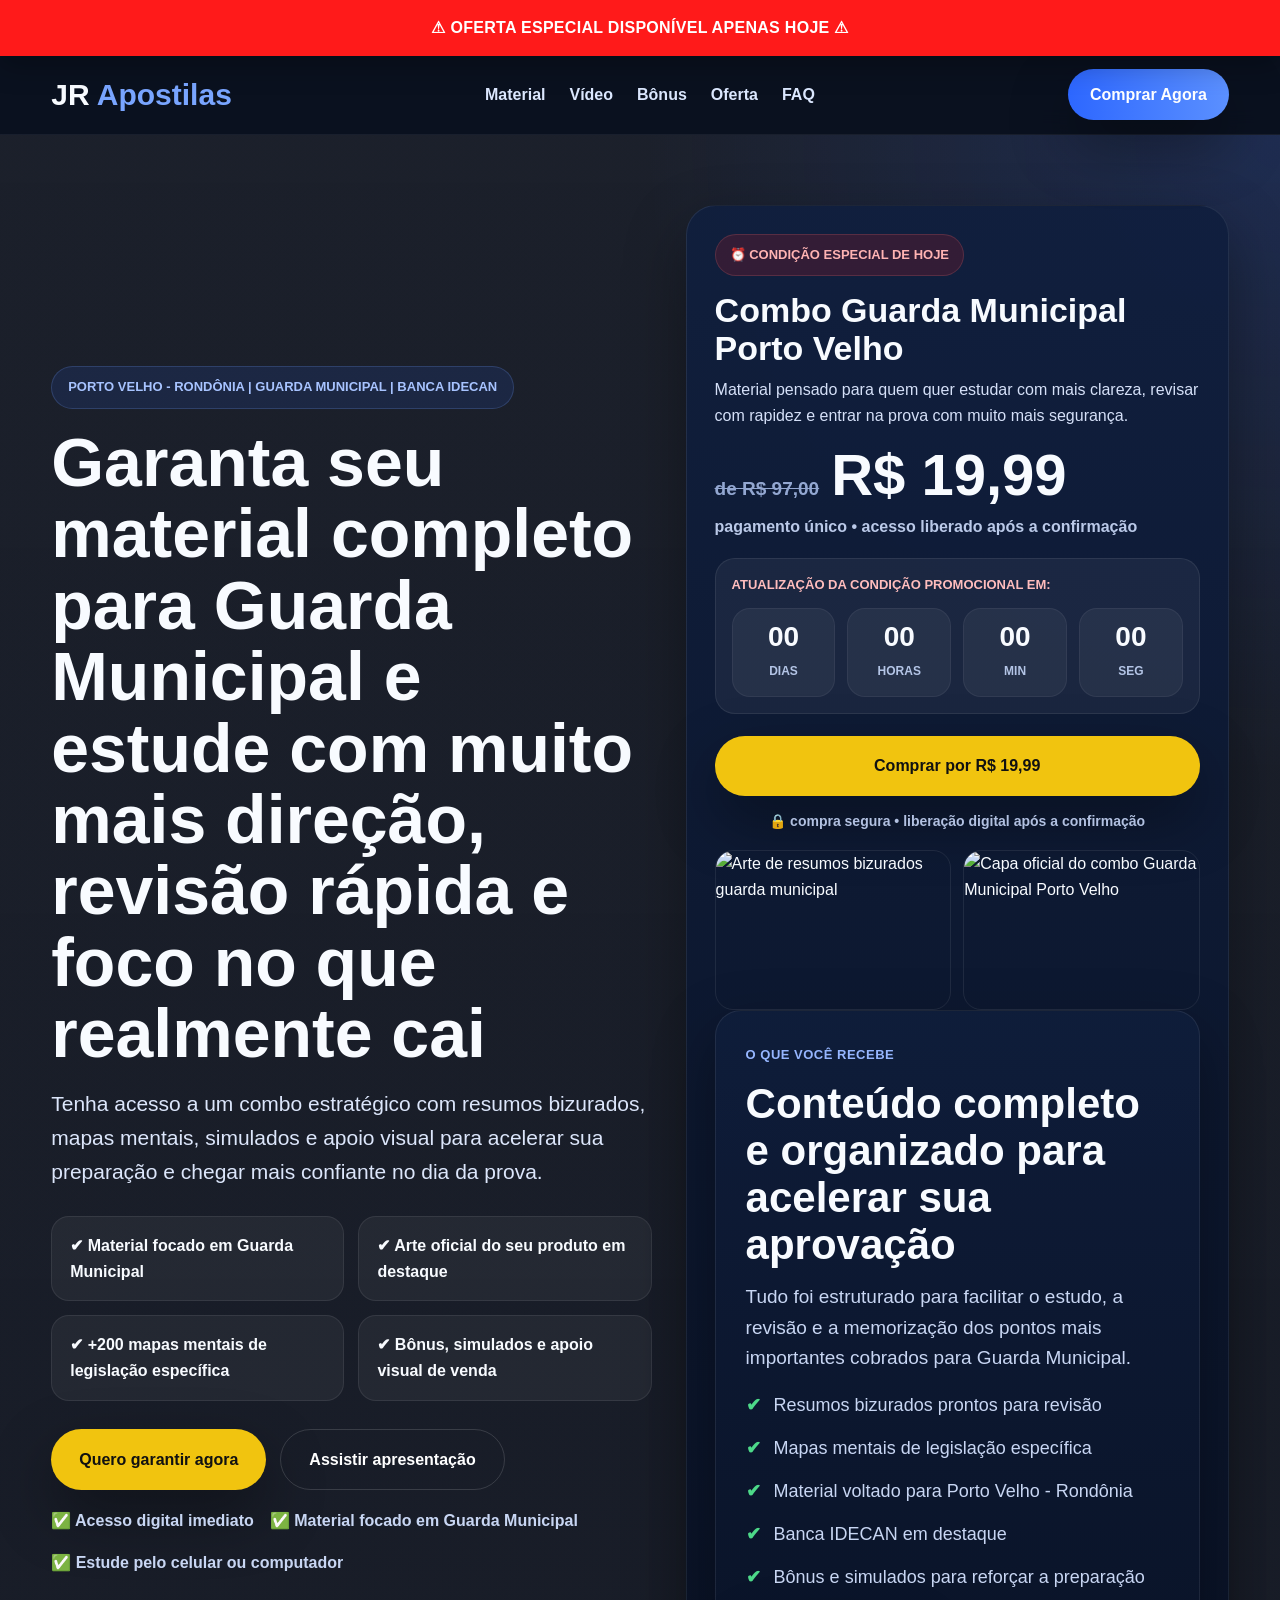
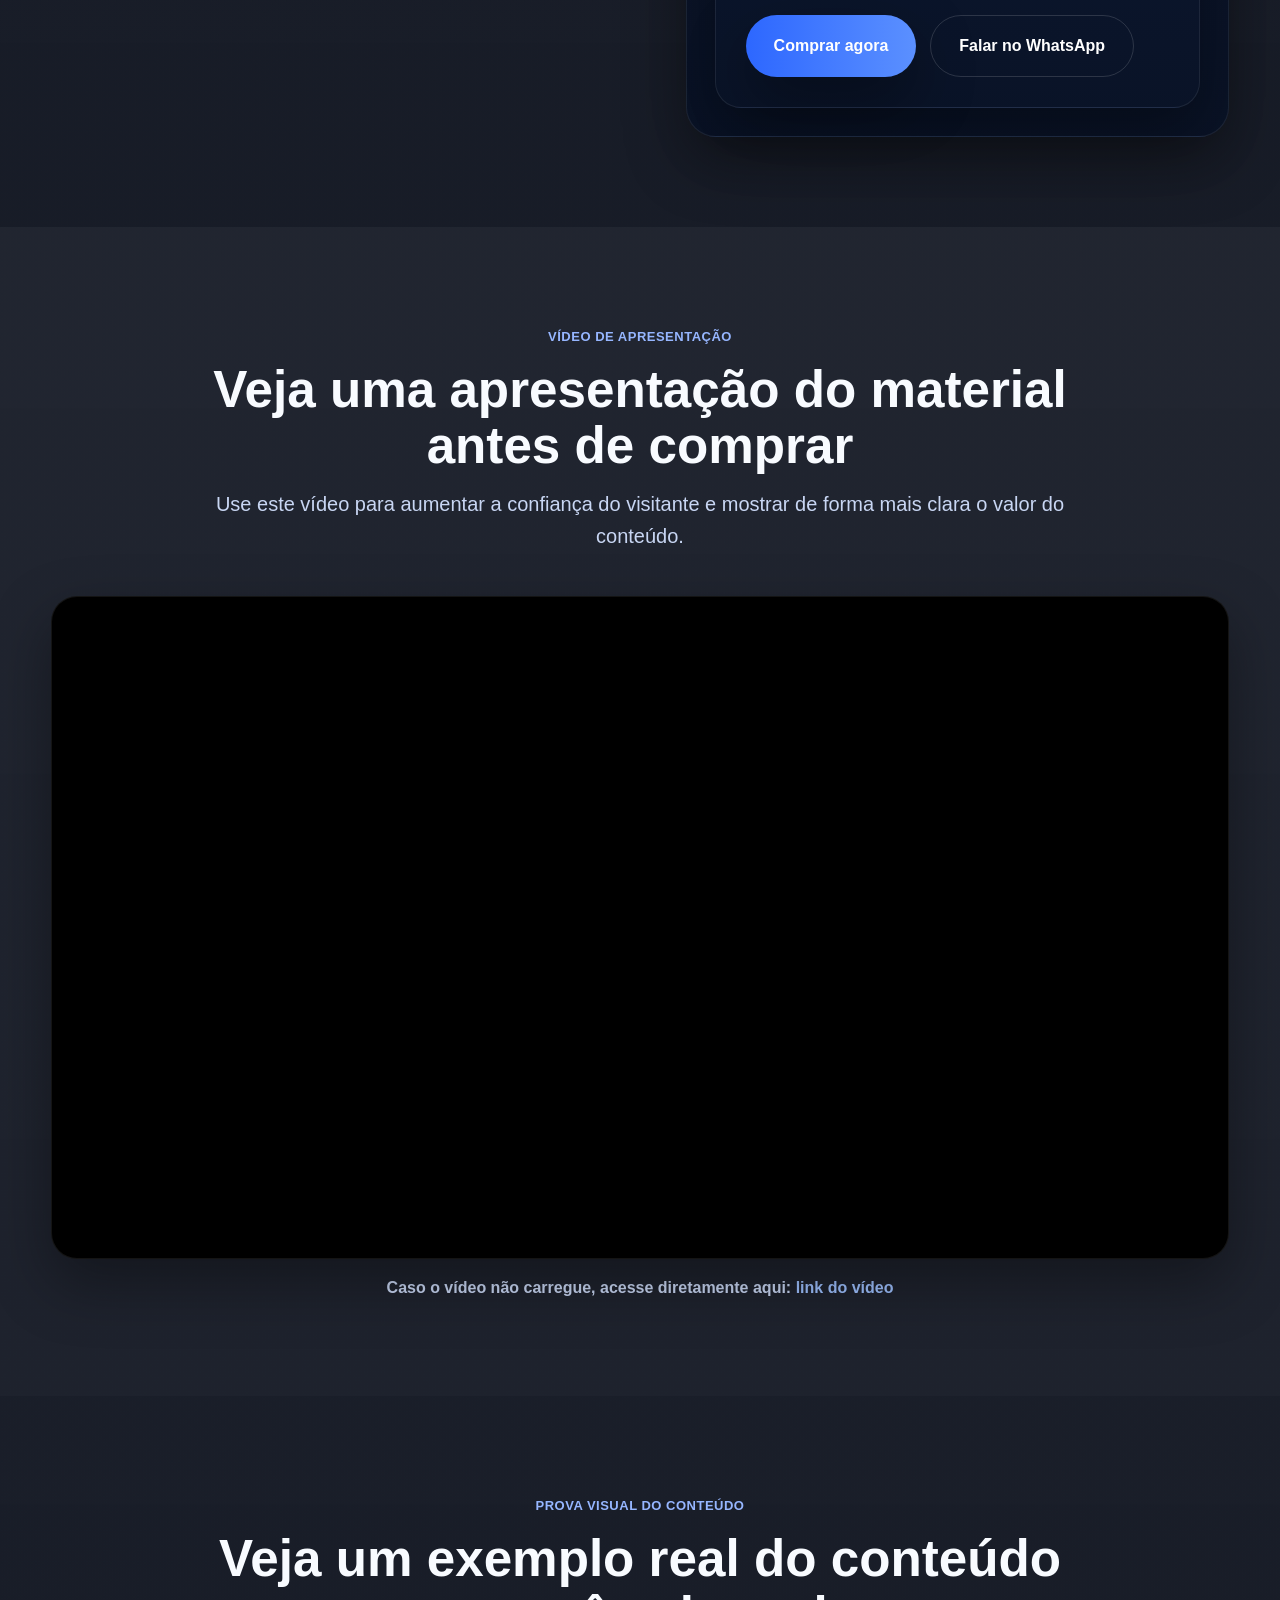
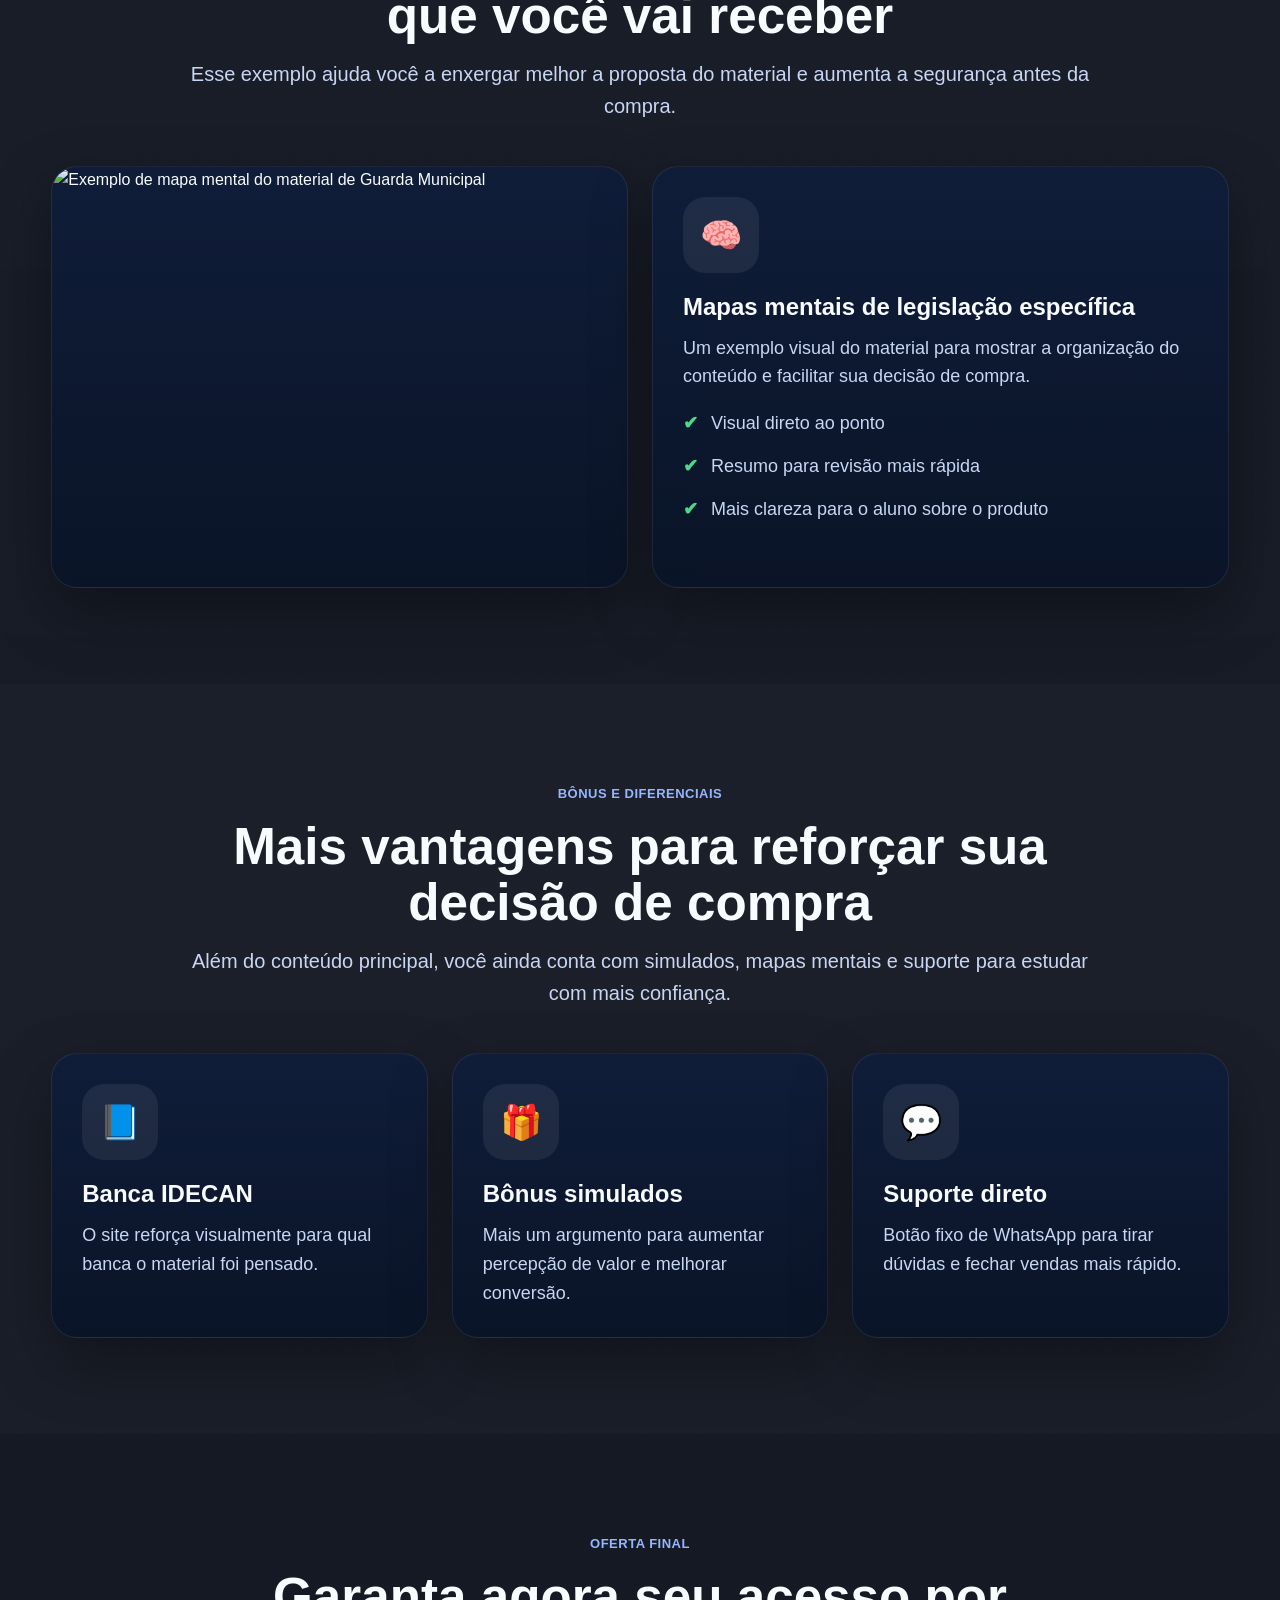
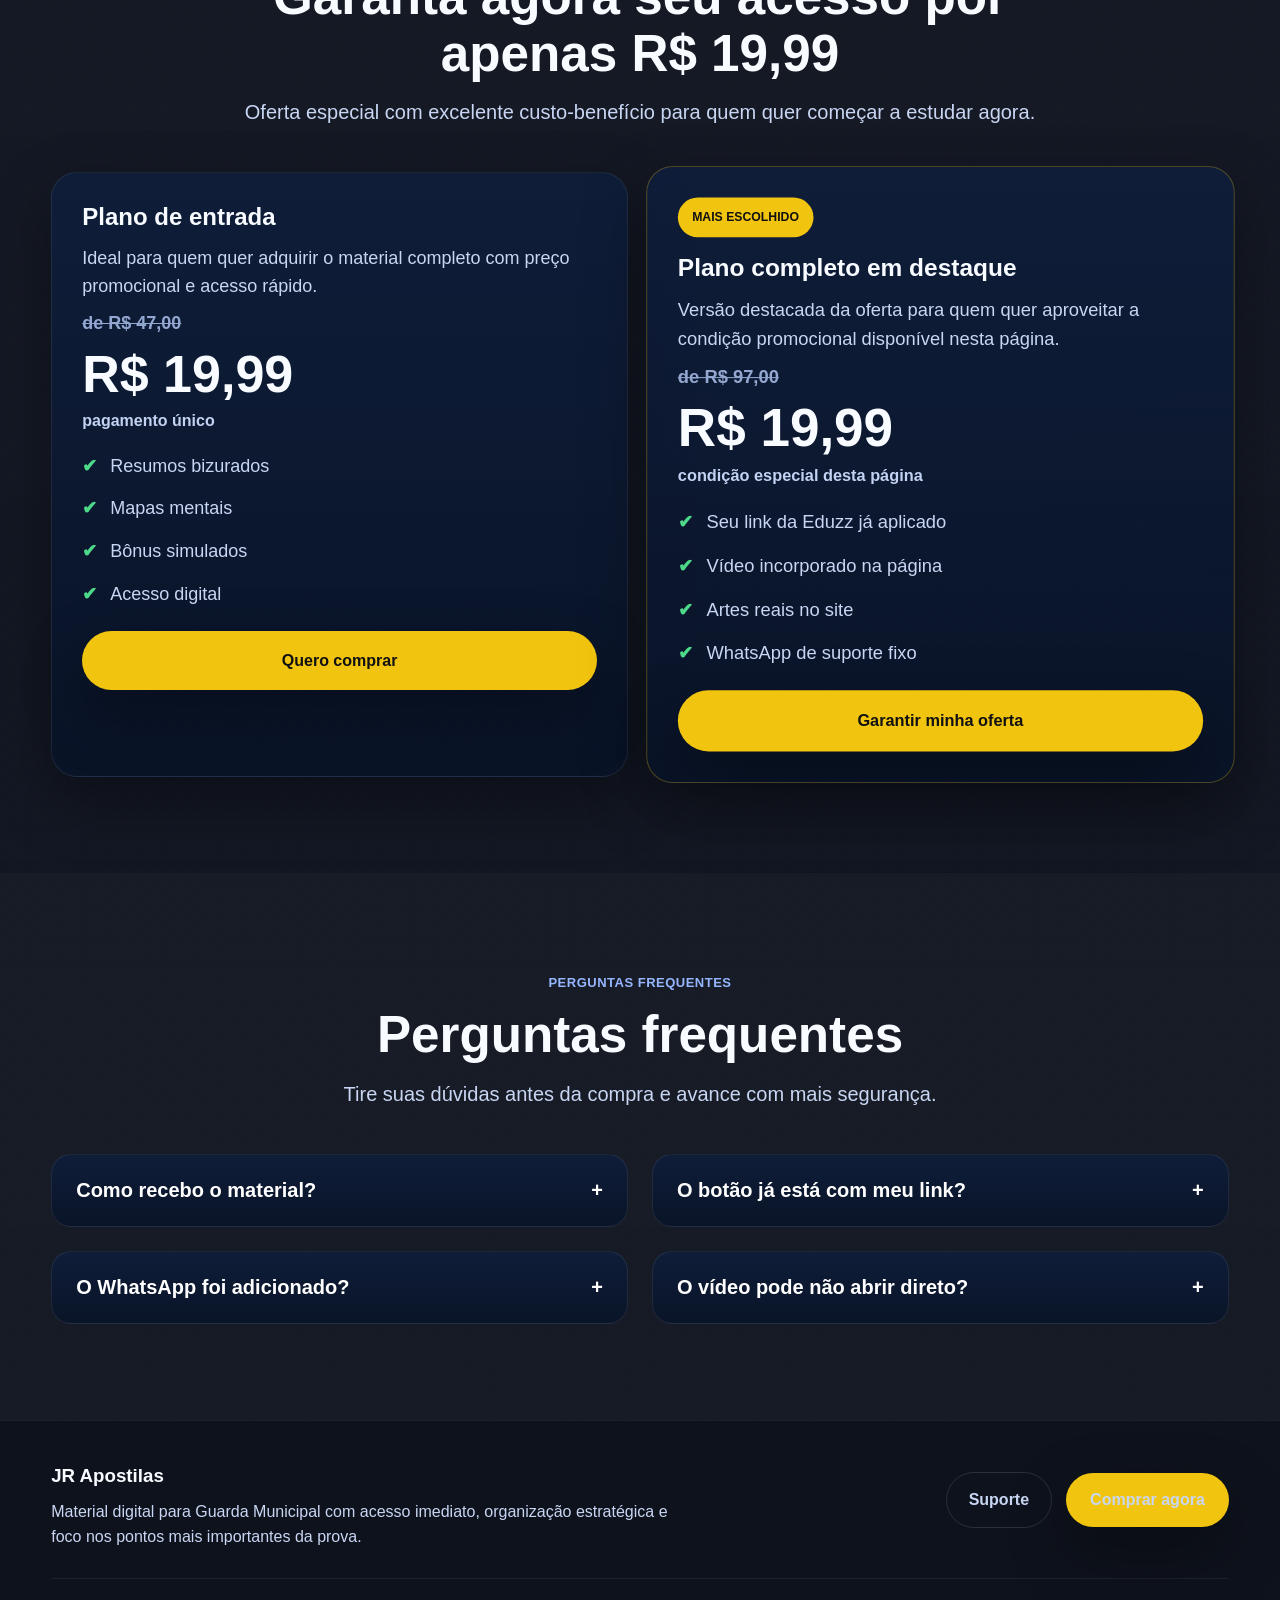
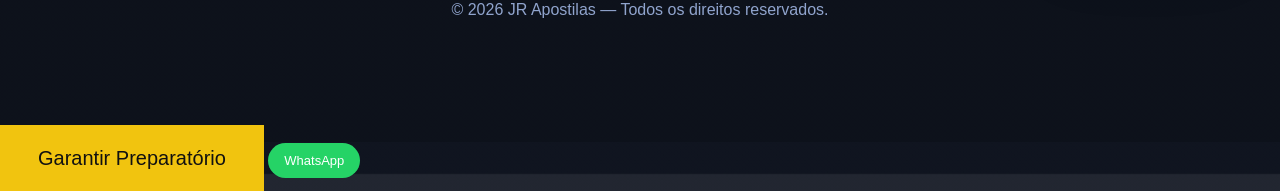
==== commit 5508265d: "Update index.html" ====
--- a/index.html
+++ b/index.html
@@ -14,7 +14,9 @@
 html { scroll-behavior:smooth; }
 body {
   font-family:Arial,Helvetica,sans-serif;
-  background:linear-gradient(180deg,#05101f,#030914);
+  background:
+    linear-gradient(rgba(3,8,20,0.88), rgba(3,8,20,0.95)),
+    url('assets/capa-guarda.jpeg') center/cover no-repeat fixed;
   color:var(--text); line-height:1.6; overflow-x:hidden;
 }
 a { color:inherit; text-decoration:none; }
@@ -148,20 +150,22 @@
 .faq-item { background:linear-gradient(180deg,rgba(15,29,58,.96),rgba(10,20,40,.96)); border:1px solid var(--line); border-radius:20px; overflow:hidden; }
 .faq-q { width:100%; background:none; border:none; color:#fff; text-align:left; padding:24px; font-size:20px; font-weight:900; display:flex; justify-content:space-between; gap:14px; cursor:pointer; }
 .faq-a { display:none; padding:0 24px 24px; color:var(--muted); font-size:18px; }
-.footer { padding:60px 0 120px; background:rgba(0,0,0,.18); border-top:1px solid rgba(255,255,255,.06); }
-.footer-grid { display:grid; grid-template-columns:1.2fr .8fr .8fr; gap:24px; }
+.footer {
+  padding:40px 0 120px; background:rgba(0,0,0,.16); border-top:1px solid rgba(255,255,255,.06);
+}
+.footer-grid { display:block; }
 .footer h3,.footer h4 { margin-bottom:14px; }
 .footer p,.footer a { color:var(--muted); display:block; margin-bottom:10px; }
 .copy { margin-top:28px; padding-top:18px; border-top:1px solid rgba(255,255,255,.06); text-align:center; color:#90a4cd; }
 .floating-cta, .floating-whats {
-  position:fixed; z-index:1250; border-radius:999px; font-weight:900; box-shadow:0 20px 48px rgba(0,0,0,.35);
+  right:18px; bottom:92px; background:#25d366; color:#fff; padding:14px 18px; font-size:14px;
 }
 .floating-cta {
   right:18px; bottom:20px; background:var(--gold); color:#111; padding:22px 38px; font-size:20px;
   animation:pulse 1.8s infinite;
 }
 .floating-whats {
-  left:18px; bottom:20px; background:#25d366; color:#fff; padding:18px 24px; font-size:18px;
+  right:18px; bottom:92px; background:#25d366; color:#fff; padding:10px 16px; font-size:13px; border-radius:50px;
 }
 @keyframes pulse {
   0% { transform:scale(1); box-shadow:0 0 0 0 rgba(241,196,15,.45); }
@@ -190,7 +194,7 @@
   .carousel-card img { height:360px; }
   .hero-media { grid-template-columns:1fr; }
   .floating-cta { right:12px; left:12px; width:calc(100% - 24px); text-align:center; bottom:16px; padding:18px 20px; font-size:18px; }
-  .floating-whats { left:12px; bottom:78px; padding:15px 18px; font-size:16px; }
+  .floating-whats { right:12px; left:auto; bottom:76px; padding:12px 16px; font-size:13px; }
   .footer { padding-bottom:120px; }
 }
 </style>
@@ -226,8 +230,8 @@
   <div class="container hero-grid">
     <div>
       <div class="tag">porto velho - rondônia | guarda municipal | banca idecan</div>
-      <h1>Resumos bizurados para Guarda Municipal com visual forte, mapas mentais e oferta profissional</h1>
-      <p class="lead">Agora sim com as suas artes reais no site. A página ficou mais alinhada com o seu produto, com capa oficial, mapa mental, vídeo e botões prontos para compra e suporte.</p>
+      <h1>Garanta seu material completo para Guarda Municipal e estude com muito mais direção, revisão rápida e foco no que realmente cai</h1>
+      <p class="lead">Tenha acesso a um combo estratégico com resumos bizurados, mapas mentais, simulados e apoio visual para acelerar sua preparação e chegar mais confiante no dia da prova.</p>
       <div class="hero-bullets">
         <div>✔ Material focado em Guarda Municipal</div>
         <div>✔ Arte oficial do seu produto em destaque</div>
@@ -239,21 +243,21 @@
         <a href="#video" class="btn btn-outline">Assistir apresentação</a>
       </div>
       <div class="micro-proof">
-        <span>✅ Compra online</span>
-        <span>✅ Acesso digital</span>
-        <span>✅ Suporte por WhatsApp</span>
+        <span>✅ Acesso digital imediato</span>
+        <span>✅ Material focado em Guarda Municipal</span>
+        <span>✅ Estude pelo celular ou computador</span>
       </div>
     </div>
 
     <aside class="offer-card">
       <div class="sale-chip">⏰ condição especial de hoje</div>
       <h2>Combo Guarda Municipal Porto Velho</h2>
-      <p>Oferta com a sua capa oficial, seus resumos e sua comunicação visual real — sem fotos aleatórias.</p>
+      <p>Material pensado para quem quer estudar com mais clareza, revisar com rapidez e entrar na prova com muito mais segurança.</p>
       <div class="price-row">
         <span class="old-price">de R$ 97,00</span>
         <span class="new-price">R$ 19,99</span>
       </div>
-      <div class="price-sub">pagamento único • acesso digital • link da Eduzz já aplicado</div>
+      <div class="price-sub">pagamento único • acesso liberado após a confirmação</div>
       <div class="countdown-box">
         <div class="countdown-label">atualização da condição promocional em:</div>
         <div class="countdown">
@@ -270,15 +274,15 @@
         <img src="[data-uri]" alt="Capa oficial do combo Guarda Municipal Porto Velho" />
     </div>
     <div class="card">
-      <div class="eyebrow">o que o cliente recebe</div>
-      <h2 style="font-size:42px; line-height:1.12; margin-bottom:14px;">Uma oferta montada com a identidade do seu próprio produto</h2>
-      <p style="font-size:19px; color:var(--muted);">A página foi ajustada para destacar sua capa, seu conteúdo visual e seus mapas mentais. Isso aumenta a coerência da oferta e melhora a percepção do visitante.</p>
+      <div class="eyebrow">o que você recebe</div>
+      <h2 style="font-size:42px; line-height:1.12; margin-bottom:14px;">Conteúdo completo e organizado para acelerar sua aprovação</h2>
+      <p style="font-size:19px; color:var(--muted);">Tudo foi estruturado para facilitar o estudo, a revisão e a memorização dos pontos mais importantes cobrados para Guarda Municipal.</p>
       <ul class="checklist">
-        <li>Resumos bizurados para Guarda Municipal</li>
-        <li>Porto Velho - Rondônia</li>
-        <li>Banca IDECAN</li>
-        <li>Bônus de simulados</li>
+        <li>Resumos bizurados prontos para revisão</li>
         <li>Mapas mentais de legislação específica</li>
+        <li>Material voltado para Porto Velho - Rondônia</li>
+        <li>Banca IDECAN em destaque</li>
+        <li>Bônus e simulados para reforçar a preparação</li>
       </ul>
       <div style="margin-top:24px; display:flex; gap:14px; flex-wrap:wrap;">
         <a href="https://chk.eduzz.com/8017Y2DA07" target="_blank" class="btn btn-blue">Comprar agora</a>
@@ -292,14 +296,14 @@
   <div class="container">
     <div class="section-title">
       <div class="eyebrow">vídeo de apresentação</div>
-      <h2>Apresente o material em vídeo para aumentar a confiança</h2>
-      <p>Coloquei um bloco de vídeo no meio da página. Se o link público do Vimeo permitir incorporação, ele aparece direto aqui.</p>
+      <h2>Veja uma apresentação do material antes de comprar</h2>
+      <p>Use este vídeo para aumentar a confiança do visitante e mostrar de forma mais clara o valor do conteúdo.</p>
     </div>
     <div class="video-wrap">
       <iframe src="https://player.vimeo.com/video/1177298098" allow="autoplay; fullscreen; picture-in-picture" allowfullscreen title="Vídeo de apresentação do material"></iframe>
     </div>
     <div style="text-align:center; margin-top:16px; color:var(--muted); font-weight:800;">
-      Se o vídeo não carregar por restrição do Vimeo, abra direto aqui:
+      Caso o vídeo não carregue, acesse diretamente aqui:
       <a href="https://vimeo.com/manage/videos/1177298098" target="_blank" style="color:#9ec1ff;">link do vídeo</a>
     </div>
   </div>
@@ -309,15 +313,15 @@
   <div class="container">
     <div class="section-title">
       <div class="eyebrow">prova visual do conteúdo</div>
-      <h2>Mostre o mapa mental e o visual do material logo na página</h2>
-      <p>Quando o visitante vê a capa e o exemplo do conteúdo, ele entende melhor o que está comprando.</p>
+      <h2>Veja um exemplo real do conteúdo que você vai receber</h2>
+      <p>Esse exemplo ajuda você a enxergar melhor a proposta do material e aumenta a segurança antes da compra.</p>
     </div>
     <div class="grid-2">
       <div class="card media-card"><img src="[data-uri]" alt="Exemplo de mapa mental do material de Guarda Municipal" /></div>
       <div class="card">
         <div class="icon">🧠</div>
         <h3>Mapas mentais de legislação específica</h3>
-        <p>Essa imagem foi colocada como prova visual do conteúdo. Isso ajuda muito a diminuir objeção e aumentar a vontade de comprar.</p>
+        <p>Um exemplo visual do material para mostrar a organização do conteúdo e facilitar sua decisão de compra.</p>
         <ul class="checklist">
           <li>Visual direto ao ponto</li>
           <li>Resumo para revisão mais rápida</li>
@@ -332,8 +336,8 @@
   <div class="container">
     <div class="section-title">
       <div class="eyebrow">bônus e diferenciais</div>
-      <h2>Empilhe valor na oferta com mais argumentos de compra</h2>
-      <p>Além da capa principal, a página agora destaca banca, simulados, mapas mentais e suporte por WhatsApp.</p>
+      <h2>Mais vantagens para reforçar sua decisão de compra</h2>
+      <p>Além do conteúdo principal, você ainda conta com simulados, mapas mentais e suporte para estudar com mais confiança.</p>
     </div>
     <div class="grid-3">
       <article class="card">
@@ -359,13 +363,13 @@
   <div class="container">
     <div class="section-title">
       <div class="eyebrow">oferta final</div>
-      <h2>Garanta agora o seu material por R$ 19,99</h2>
-      <p>Estrutura grande, visual alinhado com o seu produto e checkout já pronto com o seu link.</p>
+      <h2>Garanta agora seu acesso por apenas R$ 19,99</h2>
+      <p>Oferta especial com excelente custo-benefício para quem quer começar a estudar agora.</p>
     </div>
     <div class="grid-2">
       <article class="card">
         <h3>Plano de entrada</h3>
-        <p>Oferta acessível para puxar mais cliques e aumentar a chance de conversão rápida.</p>
+        <p>Ideal para quem quer adquirir o material completo com preço promocional e acesso rápido.</p>
         <div class="plan-price-old">de R$ 47,00</div>
         <div class="plan-price-new">R$ 19,99</div>
         <div class="plan-sub">pagamento único</div>
@@ -380,7 +384,7 @@
       <article class="card plan-card highlight">
         <div class="plan-badge">mais escolhido</div>
         <h3>Plano completo em destaque</h3>
-        <p>A mesma oferta, mas com mais destaque visual dentro da página para empurrar o clique no botão.</p>
+        <p>Versão destacada da oferta para quem quer aproveitar a condição promocional disponível nesta página.</p>
         <div class="plan-price-old">de R$ 97,00</div>
         <div class="plan-price-new">R$ 19,99</div>
         <div class="plan-sub">condição especial desta página</div>
@@ -400,21 +404,21 @@
   <div class="container">
     <div class="section-title">
       <div class="eyebrow">perguntas frequentes</div>
-      <h2>Remova objeções antes do checkout</h2>
-      <p>FAQ simples para responder dúvidas comuns e manter o visitante avançando até a compra.</p>
+      <h2>Perguntas frequentes</h2>
+      <p>Tire suas dúvidas antes da compra e avance com mais segurança.</p>
     </div>
     <div class="grid-2">
       <div class="faq-item">
         <button class="faq-q">Como recebo o material? <span>+</span></button>
-        <div class="faq-a">Após a confirmação do pagamento, você pode entregar por link, área de membros, Drive ou outro método que usar na sua operação.</div>
+        <div class="faq-a">Após a confirmação do pagamento, o acesso ao material é liberado digitalmente.</div>
       </div>
       <div class="faq-item">
         <button class="faq-q">O botão já está com meu link? <span>+</span></button>
-        <div class="faq-a">Sim. Os botões principais desta página já apontam para o seu checkout da Eduzz.</div>
+        <div class="faq-a">Sim. Basta clicar no botão para seguir ao pagamento com segurança.</div>
       </div>
       <div class="faq-item">
         <button class="faq-q">O WhatsApp foi adicionado? <span>+</span></button>
-        <div class="faq-a">Sim. Foi incluído um botão de suporte com o número 69 99353-9150.</div>
+        <div class="faq-a">Sim. Você conta com suporte direto pelo WhatsApp para tirar dúvidas.</div>
       </div>
       <div class="faq-item">
         <button class="faq-q">O vídeo pode não abrir direto? <span>+</span></button>
@@ -425,29 +429,21 @@
 </section>
 
 <footer class="footer">
-  <div class="container footer-grid">
+  <div class="container" style="display:flex; align-items:center; justify-content:space-between; gap:24px; flex-wrap:wrap;">
     <div>
-      <h3>JR Apostilas</h3>
-      <p>Material digital para Guarda Municipal com visual forte de venda, checkout pronto e suporte por WhatsApp.</p>
-    </div>
-    <div>
-      <h4>Links</h4>
-      <a href="#material">Material</a>
-      <a href="#video">Vídeo</a>
-      <a href="#bonus">Bônus</a>
-      <a href="#faq">FAQ</a>
-    </div>
-    <div>
-      <h4>Suporte</h4>
-      <p>WhatsApp: (69) 99353-9150</p>
-      <p>Atendimento digital</p>
+      <h3 style="margin-bottom:8px;">JR Apostilas</h3>
+      <p style="margin:0; color:var(--muted); max-width:620px;">Material digital para Guarda Municipal com acesso imediato, organização estratégica e foco nos pontos mais importantes da prova.</p>
+    </div>
+    <div style="display:flex; align-items:center; gap:14px; flex-wrap:wrap;">
+      <a href="https://wa.me/5569993539150?text=Ol%C3%A1%2C%20quero%20suporte%20sobre%20o%20Combo%20Guarda%20Municipal." target="_blank" class="btn btn-outline" style="padding:14px 22px; border-color:rgba(255,255,255,.12);">Suporte</a>
+      <a href="https://chk.eduzz.com/8017Y2DA07" target="_blank" class="btn btn-gold" style="padding:14px 24px;">Comprar agora</a>
     </div>
   </div>
   <div class="container copy">© 2026 JR Apostilas — Todos os direitos reservados.</div>
 </footer>
 
 <a href="https://chk.eduzz.com/8017Y2DA07" target="_blank" class="floating-cta">Garantir Preparatório</a>
-<a href="https://wa.me/5569993539150?text=Ol%C3%A1%2C%20quero%20suporte%20sobre%20o%20Combo%20Guarda%20Municipal." target="_blank" class="floating-whats">WhatsApp Suporte</a>
+<a href="https://wa.me/5569993539150?text=Ol%C3%A1%2C%20quero%20suporte%20sobre%20o%20Combo%20Guarda%20Municipal." target="_blank" class="floating-whats">WhatsApp</a>
 
 <script>
 const IMG_COVER = "[data-uri]";
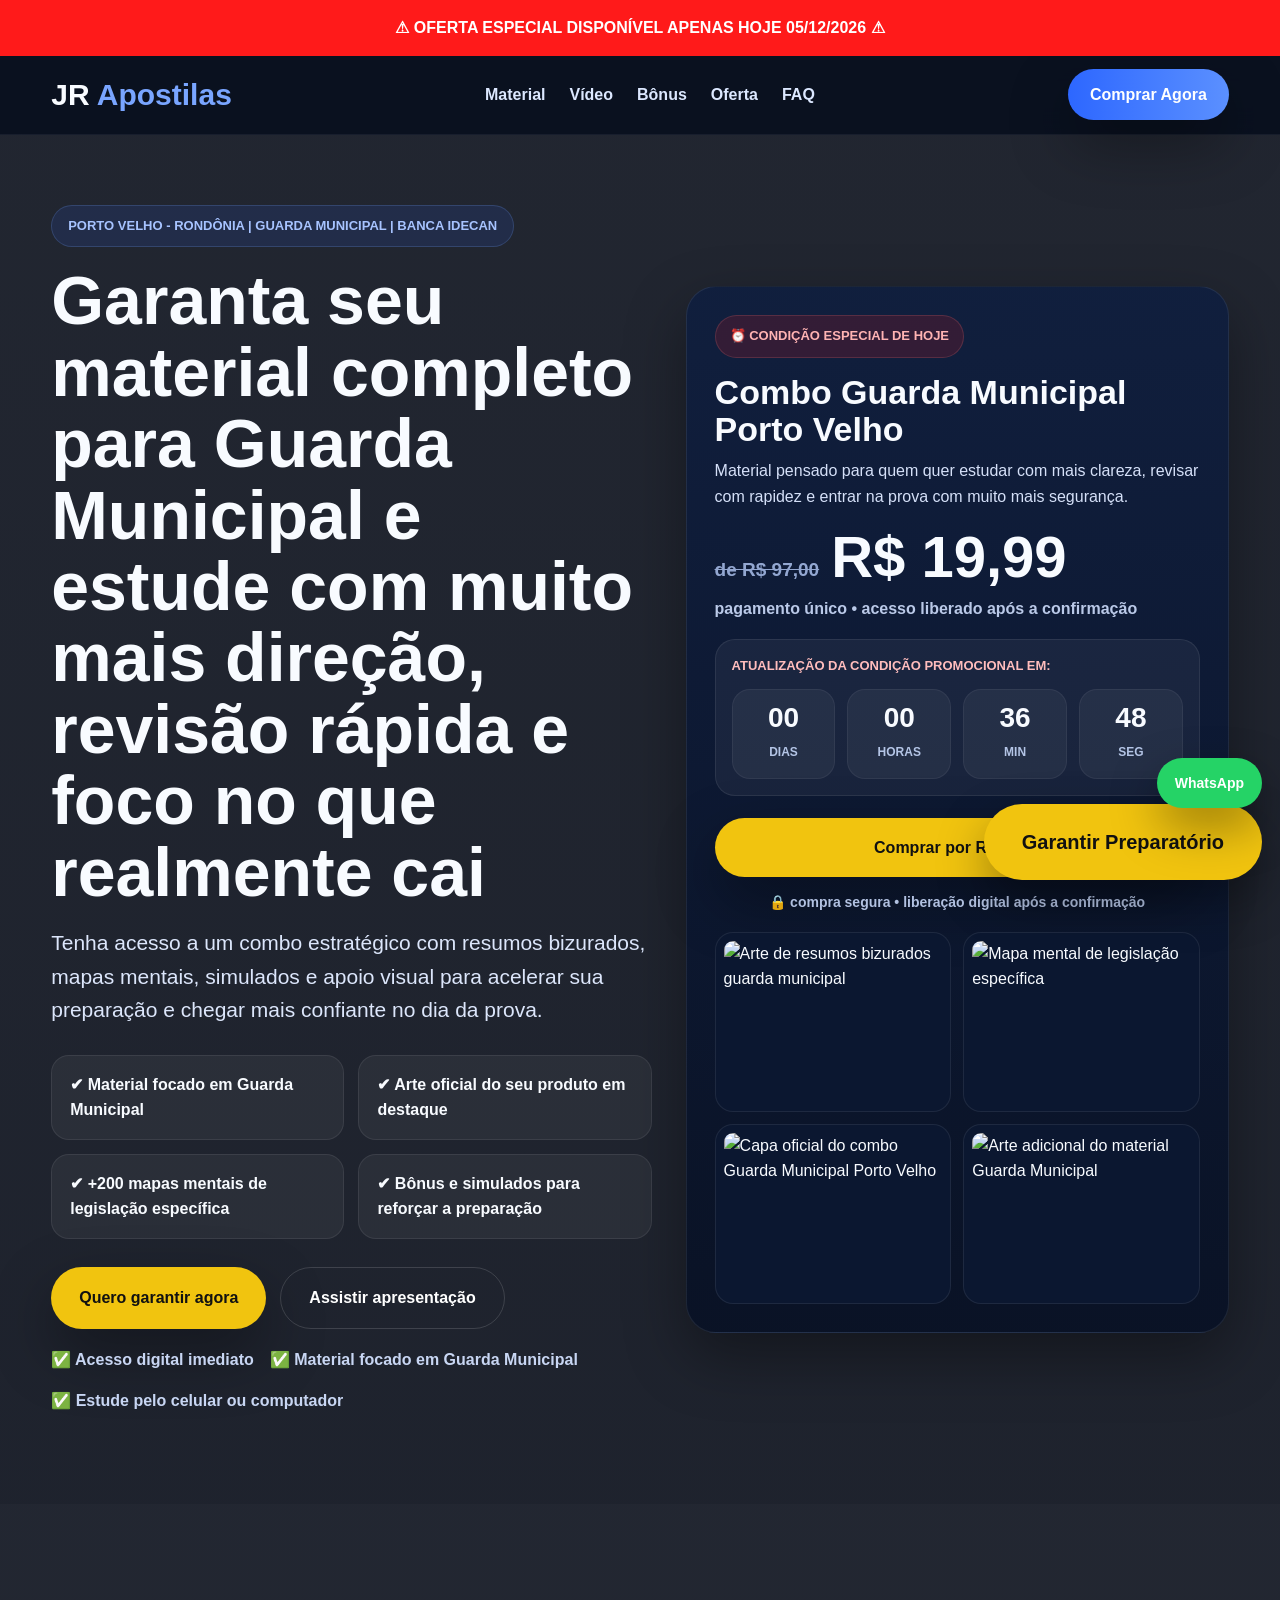
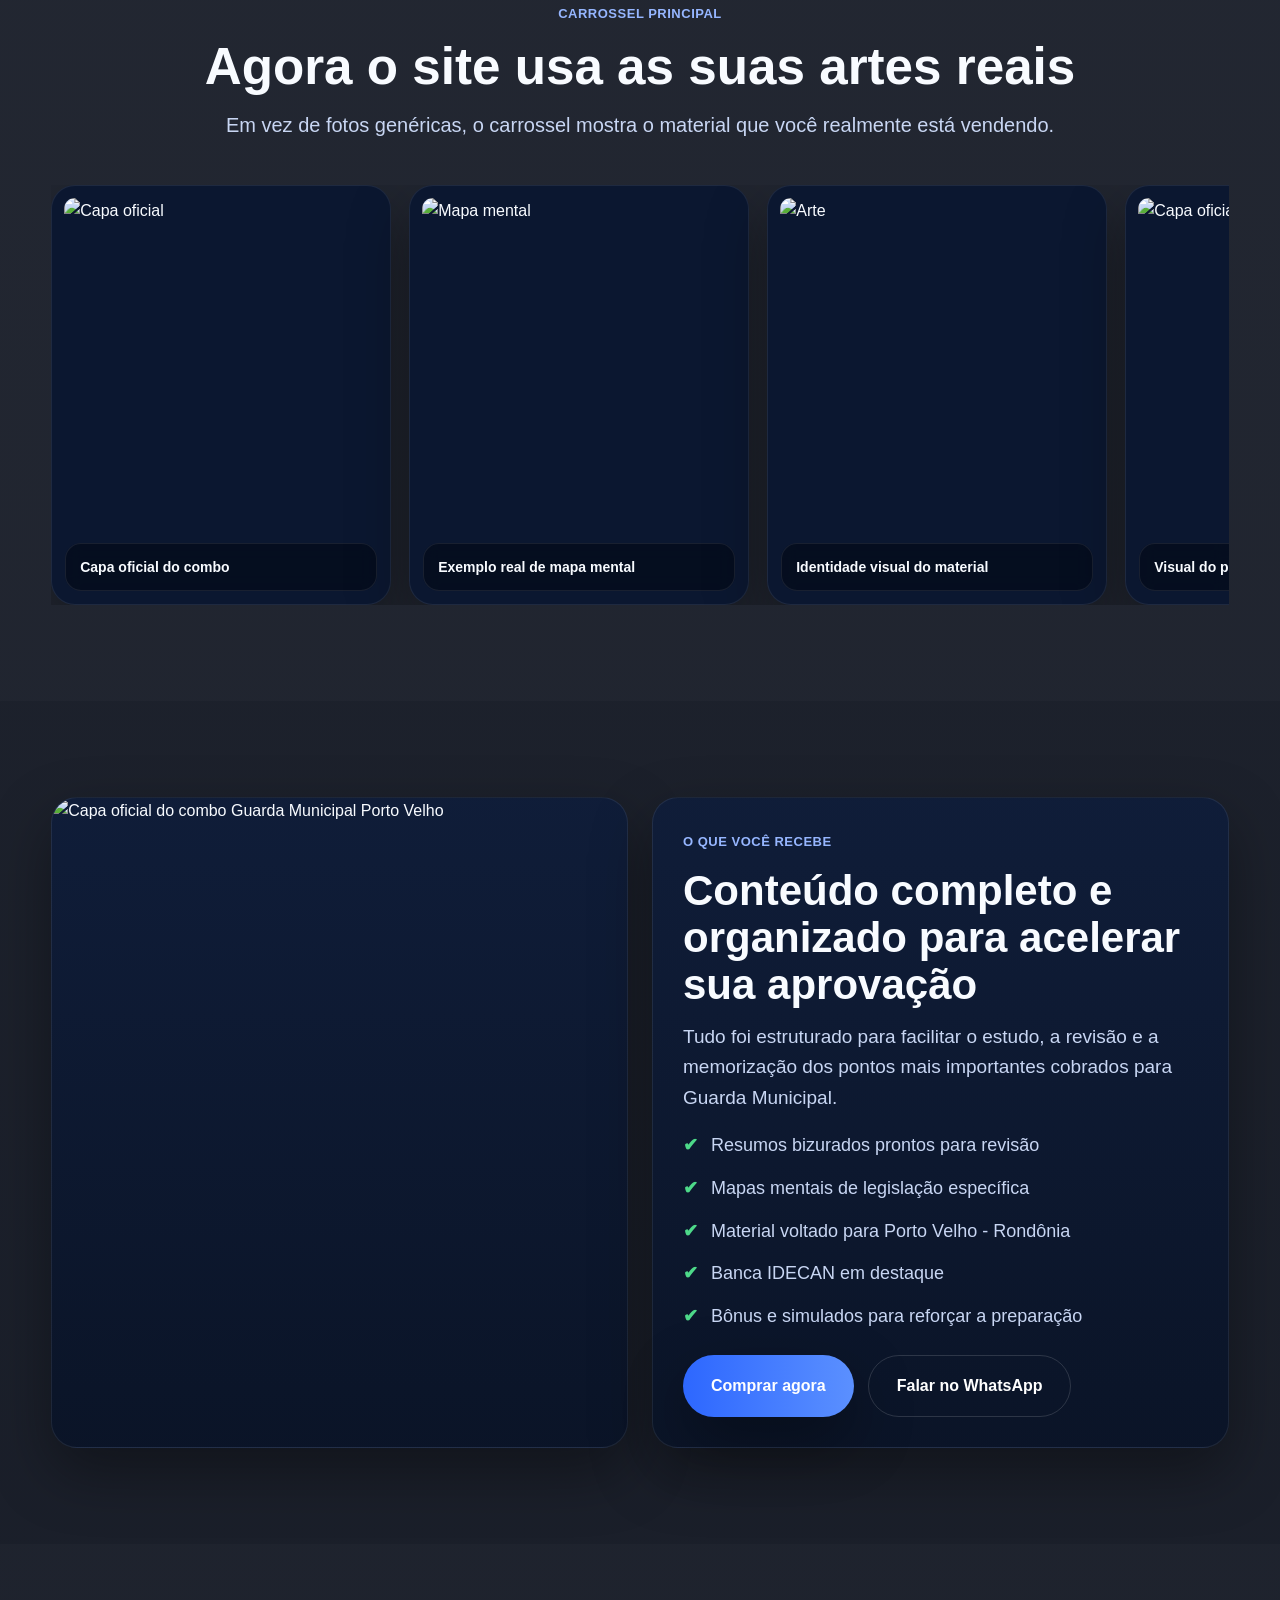
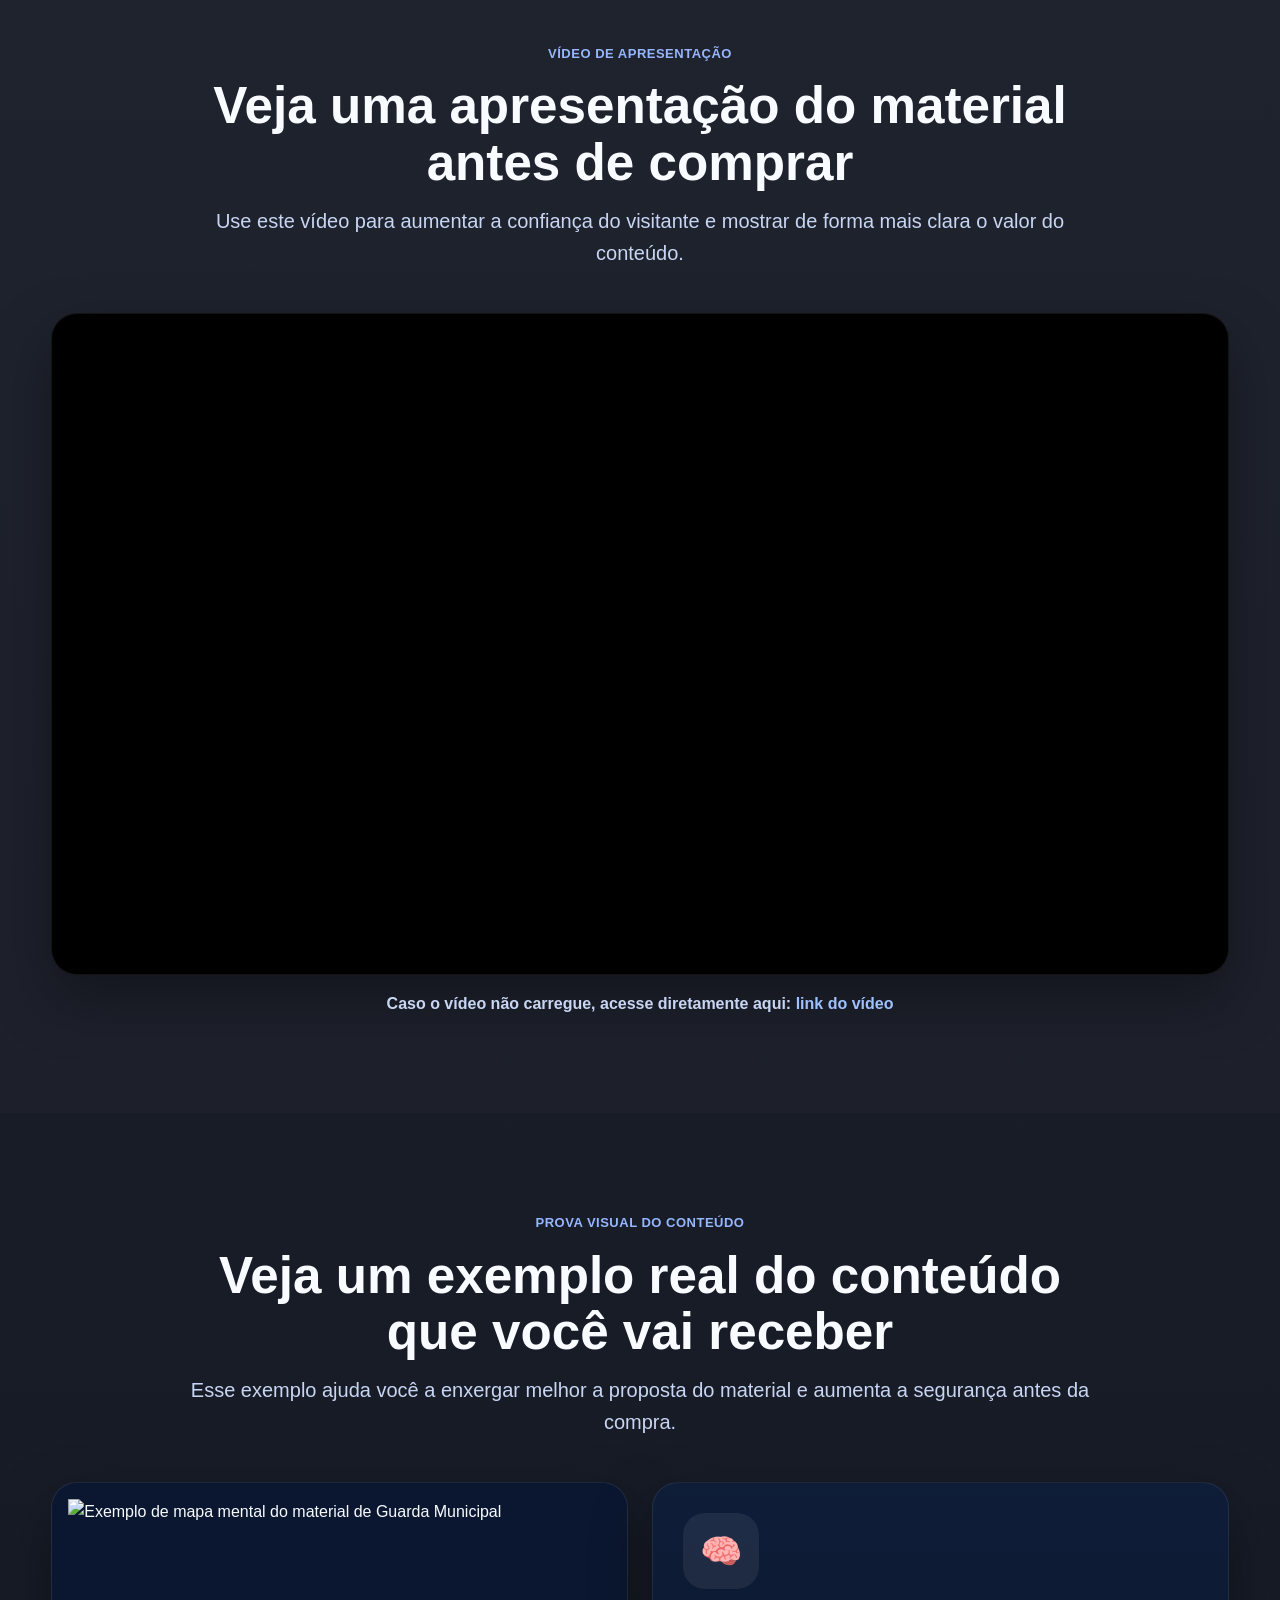
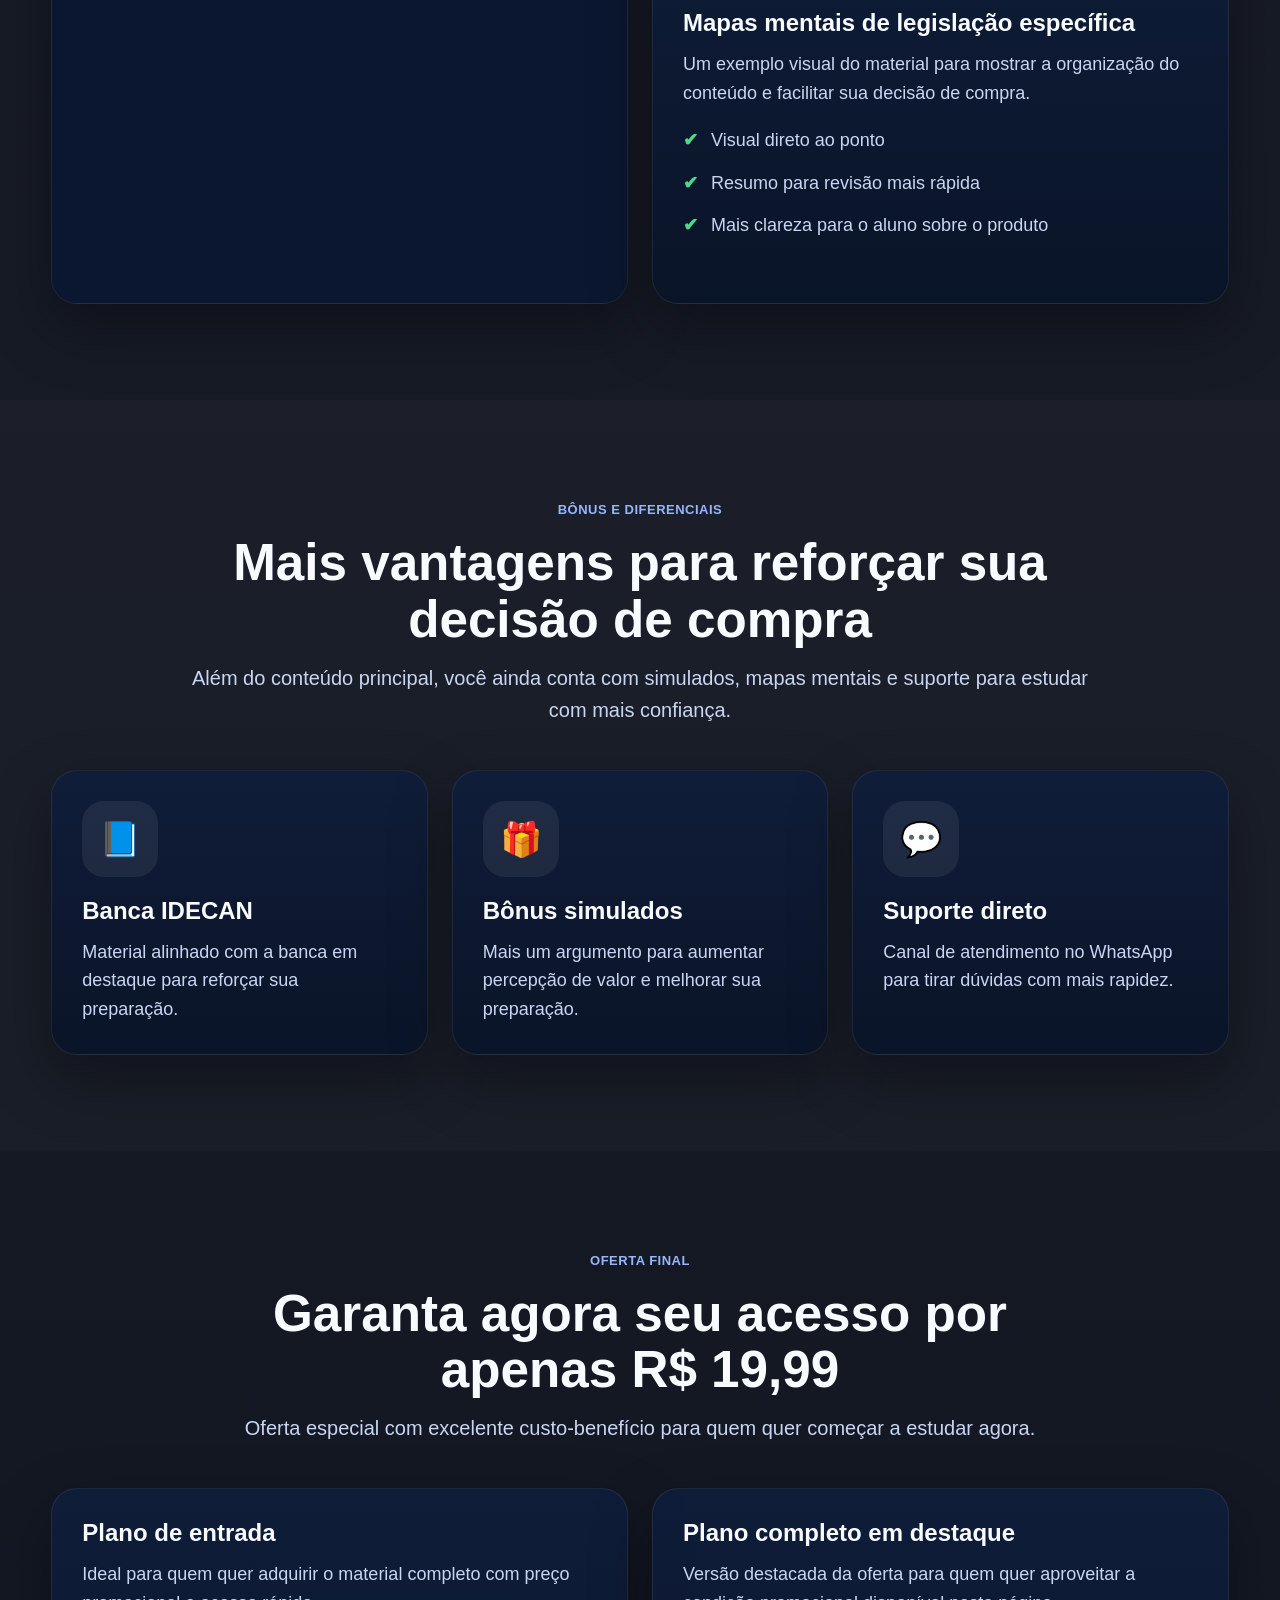
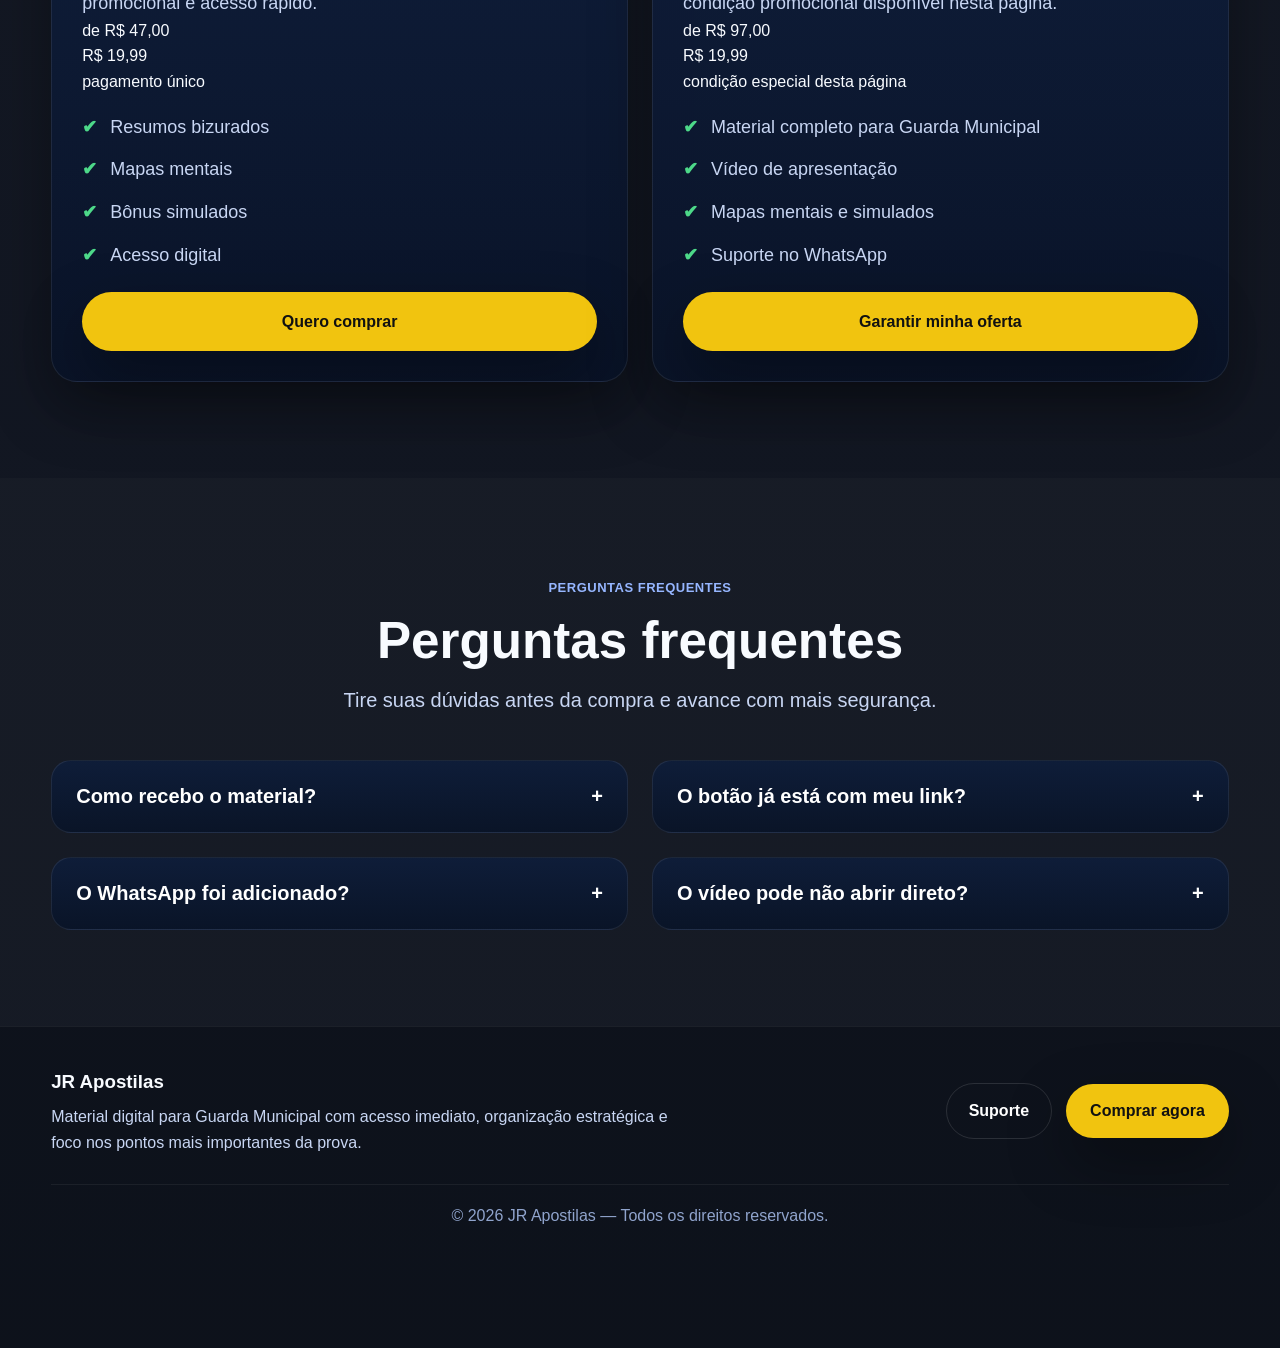
==== commit d7a5493d: "Add files via upload" ====
--- a/index.html
+++ b/index.html
@@ -5,501 +5,83 @@
 <meta name="viewport" content="width=device-width, initial-scale=1.0" />
 <title>JR Apostilas | Guarda Municipal Porto Velho</title>
 <style>
-:root {
-  --bg:#04101f; --bg2:#091933; --card:#0f2244; --line:rgba(255,255,255,.08);
-  --text:#f8fbff; --muted:#c8d6f3; --gold:#f1c40f; --red:#ff1a1a; --blue:#2d67ff;
-  --radius:26px; --max:1180px; --shadow:0 24px 60px rgba(0,0,0,.35);
-}
-* { box-sizing:border-box; margin:0; padding:0; }
-html { scroll-behavior:smooth; }
-body {
-  font-family:Arial,Helvetica,sans-serif;
-  background:
-    linear-gradient(rgba(3,8,20,0.88), rgba(3,8,20,0.95)),
-    url('assets/capa-guarda.jpeg') center/cover no-repeat fixed;
-  color:var(--text); line-height:1.6; overflow-x:hidden;
-}
-a { color:inherit; text-decoration:none; }
-img { max-width:100%; display:block; }
-.container { width:min(92%,var(--max)); margin:0 auto; }
-.top-offer {
-  position:sticky; top:0; z-index:1200; background:var(--red); color:#fff;
-  text-align:center; font-weight:900; text-transform:uppercase; letter-spacing:.3px;
-  padding:15px 10px; box-shadow:0 10px 28px rgba(0,0,0,.26);
-}
-.navbar {
-  position:sticky; top:52px; z-index:1100; backdrop-filter:blur(12px);
-  background:rgba(4,12,28,.78); border-bottom:1px solid rgba(255,255,255,.06);
-}
-.nav-wrap { min-height:78px; display:flex; align-items:center; justify-content:space-between; gap:18px; }
-.logo { font-size:30px; font-weight:900; }
-.logo span { color:#79a5ff; }
-.nav-links { display:flex; gap:24px; font-weight:800; color:#dce8ff; }
-.nav-links a:hover { color:#79a5ff; }
-.btn {
-  display:inline-flex; align-items:center; justify-content:center; gap:10px;
-  border:none; border-radius:999px; cursor:pointer; font-weight:900;
-  transition:.25s ease; box-shadow:var(--shadow); padding:17px 28px;
-}
-.btn:hover { transform:translateY(-2px); }
-.btn-blue { background:linear-gradient(90deg,#2d67ff,#5b90ff); color:#fff; }
-.btn-gold { background:var(--gold); color:#111; }
-.btn-outline { background:transparent; color:#fff; border:1px solid rgba(255,255,255,.14); box-shadow:none; }
-.btn-small { padding:13px 22px; }
-.btn-full { width:100%; }
-.hero {
-  position:relative; padding:70px 0 90px; min-height:100vh; display:flex; align-items:center;
-  background:
-   radial-gradient(circle at top right, rgba(45,103,255,.18), transparent 30%),
-   linear-gradient(to bottom, rgba(3,8,20,.2), rgba(3,8,20,.2));
-}
-.hero-grid { display:grid; grid-template-columns:1.05fr .95fr; gap:34px; align-items:center; }
-.tag {
-  display:inline-block; margin-bottom:18px; padding:10px 16px; border-radius:999px;
-  background:rgba(45,103,255,.12); border:1px solid rgba(121,165,255,.2);
-  color:#a7c3ff; font-size:13px; font-weight:900; text-transform:uppercase;
-}
-.hero h1 { font-size:clamp(40px,6vw,68px); line-height:1.05; margin-bottom:18px; max-width:820px; }
-.hero .lead { font-size:21px; color:#dce6fb; margin-bottom:28px; max-width:760px; }
-.hero-bullets { display:grid; grid-template-columns:repeat(2,minmax(220px,1fr)); gap:14px; margin-bottom:28px; }
-.hero-bullets div {
-  background:rgba(255,255,255,.05); border:1px solid rgba(255,255,255,.08);
-  padding:16px 18px; border-radius:18px; font-weight:800;
-}
-.hero-actions { display:flex; gap:14px; flex-wrap:wrap; margin-bottom:18px; }
-.micro-proof { display:flex; gap:16px; flex-wrap:wrap; color:var(--muted); font-weight:800; }
-.offer-card {
-  background:linear-gradient(180deg,rgba(16,31,62,.96),rgba(9,18,38,.96));
-  border:1px solid var(--line); border-radius:30px; padding:28px; box-shadow:var(--shadow);
-}
-.sale-chip {
-  display:inline-block; padding:10px 14px; margin-bottom:16px; border-radius:999px;
-  background:rgba(255,26,26,.15); border:1px solid rgba(255,130,130,.18);
-  color:#ffb3b3; font-size:13px; font-weight:900; text-transform:uppercase;
-}
-.offer-card h2 { font-size:34px; line-height:1.1; margin-bottom:10px; }
-.offer-card p { color:#d5e0f8; }
-.price-row { display:flex; align-items:end; gap:12px; flex-wrap:wrap; margin:18px 0 10px; }
-.old-price { color:#93a7d1; text-decoration:line-through; font-size:19px; font-weight:800; }
-.new-price { font-size:58px; line-height:1; font-weight:900; }
-.price-sub { color:#bac9e8; font-weight:800; margin-bottom:18px; }
-.countdown-box {
-  margin:18px 0 22px; background:rgba(255,255,255,.05); border:1px solid rgba(255,255,255,.08);
-  padding:16px; border-radius:20px;
-}
-.countdown-label { color:#ffbdbd; font-size:13px; font-weight:900; text-transform:uppercase; margin-bottom:12px; }
-.countdown { display:grid; grid-template-columns:repeat(4,1fr); gap:12px; }
-.time { background:rgba(255,255,255,.05); border:1px solid rgba(255,255,255,.06); border-radius:18px; text-align:center; padding:14px 10px; }
-.time strong { display:block; font-size:28px; line-height:1; margin-bottom:6px; }
-.time span { font-size:12px; color:#b4c5e6; font-weight:800; text-transform:uppercase; }
-.secure-note { text-align:center; font-size:14px; color:#b2c1e1; font-weight:800; margin-top:14px; }
-.hero-media {
-  display:grid; grid-template-columns:1fr 1fr; gap:12px; margin-top:18px;
-}
-.hero-media img {
-  width:100%; height:160px; object-fit:cover; border-radius:18px; border:1px solid rgba(255,255,255,.08);
-}
-.section { padding:96px 0; }
-.section-dark { background:rgba(255,255,255,.02); }
-.section-title { text-align:center; max-width:920px; margin:0 auto 44px; }
-.eyebrow { display:inline-block; color:#96b6ff; font-size:13px; font-weight:900; text-transform:uppercase; letter-spacing:.5px; margin-bottom:14px; }
-.section-title h2 { font-size:clamp(32px,4vw,54px); line-height:1.1; margin-bottom:14px; }
-.section-title p { font-size:20px; color:var(--muted); }
-.grid-2, .grid-3 { display:grid; gap:24px; }
-.grid-2 { grid-template-columns:repeat(2,1fr); }
-.grid-3 { grid-template-columns:repeat(3,1fr); }
-.card {
-  background:linear-gradient(180deg,rgba(15,29,58,.96),rgba(10,20,40,.96));
-  border:1px solid var(--line); border-radius:26px; padding:30px; box-shadow:var(--shadow);
-}
-.card h3 { font-size:24px; line-height:1.2; margin-bottom:12px; }
-.card p, .card li { color:var(--muted); font-size:18px; }
-.icon {
-  width:76px; height:76px; border-radius:22px; display:grid; place-items:center;
-  background:rgba(255,255,255,.07); font-size:34px; margin-bottom:20px;
-}
-.checklist { list-style:none; display:grid; gap:14px; margin-top:18px; }
-.checklist li { padding-left:28px; position:relative; }
-.checklist li::before { content:"✔"; position:absolute; left:0; top:0; color:#4dd989; font-weight:900; }
-.media-card { overflow:hidden; padding:0; }
-.media-card img { width:100%; height:100%; object-fit:cover; min-height:420px; }
-.cover-card { padding:0; overflow:hidden; }
-.cover-card img { width:100%; height:auto; }
-.carousel-shell { overflow:hidden; position:relative; }
-.carousel-track { display:flex; gap:18px; width:max-content; animation:slideTrack 28s linear infinite; }
-.carousel-card { min-width:340px; max-width:340px; position:relative; }
-.carousel-card img { width:100%; height:420px; object-fit:cover; border-radius:24px; border:1px solid rgba(255,255,255,.08); box-shadow:var(--shadow); }
-.carousel-label {
-  position:absolute; left:14px; right:14px; bottom:14px; background:rgba(4,12,28,.78); backdrop-filter:blur(8px);
-  border:1px solid rgba(255,255,255,.08); border-radius:16px; padding:12px 14px; font-size:14px; font-weight:900;
-}
-@keyframes slideTrack { 0% { transform:translateX(0); } 100% { transform:translateX(-50%); } }
-.video-wrap {
-  position:relative; overflow:hidden; border-radius:26px; border:1px solid var(--line); box-shadow:var(--shadow);
-  background:#000; aspect-ratio:16/9;
-}
-.video-wrap iframe { width:100%; height:100%; border:none; }
-.plan-card.highlight { border-color:rgba(241,196,15,.28); transform:scale(1.02); }
-.plan-price-old { color:#93a7d1; text-decoration:line-through; font-size:18px; font-weight:800; margin-top:8px; }
-.plan-price-new { font-size:52px; line-height:1; font-weight:900; margin:10px 0 8px; }
-.plan-sub { color:#c2d2f2; font-weight:800; margin-bottom:18px; }
-.plan-badge {
-  display:inline-block; padding:10px 14px; border-radius:999px; background:var(--gold); color:#111;
-  font-size:12px; font-weight:900; text-transform:uppercase; margin-bottom:16px;
-}
-.faq-item { background:linear-gradient(180deg,rgba(15,29,58,.96),rgba(10,20,40,.96)); border:1px solid var(--line); border-radius:20px; overflow:hidden; }
-.faq-q { width:100%; background:none; border:none; color:#fff; text-align:left; padding:24px; font-size:20px; font-weight:900; display:flex; justify-content:space-between; gap:14px; cursor:pointer; }
-.faq-a { display:none; padding:0 24px 24px; color:var(--muted); font-size:18px; }
-.footer {
-  padding:40px 0 120px; background:rgba(0,0,0,.16); border-top:1px solid rgba(255,255,255,.06);
-}
-.footer-grid { display:block; }
-.footer h3,.footer h4 { margin-bottom:14px; }
-.footer p,.footer a { color:var(--muted); display:block; margin-bottom:10px; }
-.copy { margin-top:28px; padding-top:18px; border-top:1px solid rgba(255,255,255,.06); text-align:center; color:#90a4cd; }
-.floating-cta, .floating-whats {
-  right:18px; bottom:92px; background:#25d366; color:#fff; padding:14px 18px; font-size:14px;
-}
-.floating-cta {
-  right:18px; bottom:20px; background:var(--gold); color:#111; padding:22px 38px; font-size:20px;
-  animation:pulse 1.8s infinite;
-}
-.floating-whats {
-  right:18px; bottom:92px; background:#25d366; color:#fff; padding:10px 16px; font-size:13px; border-radius:50px;
-}
-@keyframes pulse {
-  0% { transform:scale(1); box-shadow:0 0 0 0 rgba(241,196,15,.45); }
-  70% { transform:scale(1.03); box-shadow:0 0 0 18px rgba(241,196,15,0); }
-  100% { transform:scale(1); box-shadow:0 0 0 0 rgba(241,196,15,0); }
-}
-.mobile-toggle, .mobile-menu { display:none; }
-@media (max-width:1100px) {
-  .hero-grid,.grid-2,.footer-grid { grid-template-columns:1fr; }
-  .grid-3 { grid-template-columns:repeat(2,1fr); }
-  .navbar { top:48px; }
-}
-@media (max-width:768px) {
-  .top-offer { font-size:14px; padding:13px 10px; }
-  .navbar { top:40px; }
-  .nav-links,.nav-wrap .btn-blue { display:none; }
-  .mobile-toggle {
-    display:inline-flex; width:48px; height:48px; align-items:center; justify-content:center;
-    border-radius:14px; background:rgba(255,255,255,.06); color:#fff; border:1px solid rgba(255,255,255,.08); font-size:22px;
-  }
-  .mobile-menu.active { display:grid; gap:10px; padding:0 0 20px; }
-  .mobile-menu a { padding:12px 14px; background:rgba(255,255,255,.04); border-radius:14px; font-weight:800; color:#deebff; }
-  .hero { min-height:auto; padding:46px 0 58px; }
-  .hero-grid,.hero-bullets,.grid-3,.countdown { grid-template-columns:1fr; }
-  .carousel-card { min-width:280px; max-width:280px; }
-  .carousel-card img { height:360px; }
-  .hero-media { grid-template-columns:1fr; }
-  .floating-cta { right:12px; left:12px; width:calc(100% - 24px); text-align:center; bottom:16px; padding:18px 20px; font-size:18px; }
-  .floating-whats { right:12px; left:auto; bottom:76px; padding:12px 16px; font-size:13px; }
-  .footer { padding-bottom:120px; }
-}
+:root{--text:#f8fbff;--muted:#c8d6f3;--gold:#f1c40f;--red:#ff1a1a;--blue:#2d67ff;--line:rgba(255,255,255,.08);--shadow:0 24px 60px rgba(0,0,0,.35);--max:1180px}
+*{box-sizing:border-box;margin:0;padding:0}html{scroll-behavior:smooth}
+body{font-family:Arial,Helvetica,sans-serif;background:linear-gradient(rgba(3,8,20,.88),rgba(3,8,20,.95)),url('assets/capa-guarda.jpeg') center/cover fixed no-repeat;color:var(--text);line-height:1.6;overflow-x:hidden}
+a{text-decoration:none;color:inherit}img{max-width:100%;display:block}.container{width:min(92%,var(--max));margin:0 auto}
+.top-offer{position:sticky;top:0;z-index:1200;background:var(--red);color:#fff;text-align:center;font-weight:900;padding:15px 10px;text-transform:uppercase}
+.navbar{position:sticky;top:50px;z-index:1100;background:rgba(4,12,28,.78);backdrop-filter:blur(12px);border-bottom:1px solid rgba(255,255,255,.06)}
+.nav-wrap{min-height:78px;display:flex;align-items:center;justify-content:space-between;gap:18px}.logo{font-size:30px;font-weight:900}.logo span{color:#79a5ff}.nav-links{display:flex;gap:24px;font-weight:800;color:#dce8ff}
+.btn{display:inline-flex;align-items:center;justify-content:center;gap:10px;border:none;border-radius:999px;cursor:pointer;font-weight:900;transition:.25s ease;box-shadow:var(--shadow);padding:17px 28px}
+.btn:hover{transform:translateY(-2px)}.btn-blue{background:linear-gradient(90deg,#2d67ff,#5b90ff);color:#fff}.btn-gold{background:var(--gold);color:#111}.btn-outline{background:transparent;color:#fff;border:1px solid rgba(255,255,255,.14);box-shadow:none}.btn-small{padding:13px 22px}.btn-full{width:100%}
+.hero{padding:70px 0 90px;min-height:100vh;display:flex;align-items:center}.hero-grid{display:grid;grid-template-columns:1.05fr .95fr;gap:34px;align-items:center}
+.tag{display:inline-block;margin-bottom:18px;padding:10px 16px;border-radius:999px;background:rgba(45,103,255,.12);border:1px solid rgba(121,165,255,.2);color:#a7c3ff;font-size:13px;font-weight:900;text-transform:uppercase}
+.hero h1{font-size:clamp(40px,6vw,68px);line-height:1.05;margin-bottom:18px;max-width:820px}.hero .lead{font-size:21px;color:#dce6fb;margin-bottom:28px;max-width:760px}
+.hero-bullets{display:grid;grid-template-columns:repeat(2,minmax(220px,1fr));gap:14px;margin-bottom:28px}.hero-bullets div{background:rgba(255,255,255,.05);border:1px solid rgba(255,255,255,.08);padding:16px 18px;border-radius:18px;font-weight:800}
+.hero-actions{display:flex;gap:14px;flex-wrap:wrap;margin-bottom:18px}.micro-proof{display:flex;gap:16px;flex-wrap:wrap;color:var(--muted);font-weight:800}
+.offer-card{background:linear-gradient(180deg,rgba(16,31,62,.96),rgba(9,18,38,.96));border:1px solid var(--line);border-radius:30px;padding:28px;box-shadow:var(--shadow)}
+.sale-chip{display:inline-block;padding:10px 14px;margin-bottom:16px;border-radius:999px;background:rgba(255,26,26,.15);border:1px solid rgba(255,130,130,.18);color:#ffb3b3;font-size:13px;font-weight:900;text-transform:uppercase}
+.offer-card h2{font-size:34px;line-height:1.1;margin-bottom:10px}.offer-card p{color:#d5e0f8}.price-row{display:flex;align-items:end;gap:12px;flex-wrap:wrap;margin:18px 0 10px}
+.old-price{color:#93a7d1;text-decoration:line-through;font-size:19px;font-weight:800}.new-price{font-size:58px;line-height:1;font-weight:900}.price-sub{color:#bac9e8;font-weight:800;margin-bottom:18px}
+.countdown-box{margin:18px 0 22px;background:rgba(255,255,255,.05);border:1px solid rgba(255,255,255,.08);padding:16px;border-radius:20px}.countdown-label{color:#ffbdbd;font-size:13px;font-weight:900;text-transform:uppercase;margin-bottom:12px}
+.countdown{display:grid;grid-template-columns:repeat(4,1fr);gap:12px}.time{background:rgba(255,255,255,.05);border:1px solid rgba(255,255,255,.06);border-radius:18px;text-align:center;padding:14px 10px}.time strong{display:block;font-size:28px;line-height:1;margin-bottom:6px}.time span{font-size:12px;color:#b4c5e6;font-weight:800;text-transform:uppercase}
+.secure-note{text-align:center;font-size:14px;color:#b2c1e1;font-weight:800;margin-top:14px}
+.hero-media{display:grid;grid-template-columns:1fr 1fr;gap:12px;margin-top:18px}.hero-media img,.carousel-card img,.media-card img{background:#0b1730}
+.hero-media img{width:100%;height:180px;object-fit:contain;border-radius:18px;border:1px solid rgba(255,255,255,.08);padding:8px}
+.section{padding:96px 0}.section-dark{background:rgba(255,255,255,.02)}.section-title{text-align:center;max-width:920px;margin:0 auto 44px}.eyebrow{display:inline-block;color:#96b6ff;font-size:13px;font-weight:900;text-transform:uppercase;letter-spacing:.5px;margin-bottom:14px}
+.section-title h2{font-size:clamp(32px,4vw,54px);line-height:1.1;margin-bottom:14px}.section-title p{font-size:20px;color:var(--muted)}
+.grid-2,.grid-3{display:grid;gap:24px}.grid-2{grid-template-columns:repeat(2,1fr)}.grid-3{grid-template-columns:repeat(3,1fr)}
+.card{background:linear-gradient(180deg,rgba(15,29,58,.96),rgba(10,20,40,.96));border:1px solid var(--line);border-radius:26px;padding:30px;box-shadow:var(--shadow)}.card h3{font-size:24px;line-height:1.2;margin-bottom:12px}.card p,.card li{color:var(--muted);font-size:18px}
+.icon{width:76px;height:76px;border-radius:22px;display:grid;place-items:center;background:rgba(255,255,255,.07);font-size:34px;margin-bottom:20px}.checklist{list-style:none;display:grid;gap:14px;margin-top:18px}.checklist li{padding-left:28px;position:relative}.checklist li::before{content:'✔';position:absolute;left:0;top:0;color:#4dd989;font-weight:900}
+.media-card{overflow:hidden;padding:0}.media-card img{width:100%;height:100%;object-fit:contain;min-height:420px;padding:16px}.cover-card{padding:0;overflow:hidden}.cover-card img{width:100%;height:auto}
+.carousel-shell{overflow:hidden;position:relative}.carousel-track{display:flex;gap:18px;width:max-content;animation:slideTrack 28s linear infinite}.carousel-card{min-width:340px;max-width:340px;position:relative}
+.carousel-card img{width:100%;height:420px;object-fit:contain;border-radius:24px;border:1px solid rgba(255,255,255,.08);box-shadow:var(--shadow);padding:12px}
+.carousel-label{position:absolute;left:14px;right:14px;bottom:14px;background:rgba(4,12,28,.78);backdrop-filter:blur(8px);border:1px solid rgba(255,255,255,.08);border-radius:16px;padding:12px 14px;font-size:14px;font-weight:900}
+@keyframes slideTrack{0%{transform:translateX(0)}100%{transform:translateX(-50%)}}
+.video-wrap{overflow:hidden;border-radius:26px;border:1px solid var(--line);box-shadow:var(--shadow);background:#000;aspect-ratio:16/9}.video-wrap iframe{width:100%;height:100%;border:none}
+.faq-item{background:linear-gradient(180deg,rgba(15,29,58,.96),rgba(10,20,40,.96));border:1px solid var(--line);border-radius:20px;overflow:hidden}.faq-q{width:100%;background:none;border:none;color:#fff;text-align:left;padding:24px;font-size:20px;font-weight:900;display:flex;justify-content:space-between;gap:14px;cursor:pointer}.faq-a{display:none;padding:0 24px 24px;color:var(--muted);font-size:18px}
+.footer{padding:40px 0 120px;background:rgba(0,0,0,.16);border-top:1px solid rgba(255,255,255,.06)}.copy{margin-top:28px;padding-top:18px;border-top:1px solid rgba(255,255,255,.06);text-align:center;color:#90a4cd}
+.floating-cta,.floating-whats{position:fixed;z-index:1250;border-radius:999px;font-weight:900;box-shadow:0 20px 48px rgba(0,0,0,.35)}
+.floating-cta{right:18px;bottom:20px;background:var(--gold);color:#111;padding:22px 38px;font-size:20px;animation:pulse 1.8s infinite}.floating-whats{right:18px;bottom:92px;background:#25d366;color:#fff;padding:14px 18px;font-size:14px}
+@keyframes pulse{0%{transform:scale(1);box-shadow:0 0 0 0 rgba(241,196,15,.45)}70%{transform:scale(1.03);box-shadow:0 0 0 18px rgba(241,196,15,0)}100%{transform:scale(1);box-shadow:0 0 0 0 rgba(241,196,15,0)}}
+@media (max-width:1100px){.hero-grid,.grid-2{grid-template-columns:1fr}.grid-3{grid-template-columns:repeat(2,1fr)}}
+@media (max-width:768px){.top-offer{font-size:14px;padding:13px 10px}.navbar{top:40px}.nav-links,.nav-wrap .btn-blue{display:none}.hero{min-height:auto;padding:46px 0 58px}.hero-grid,.hero-bullets,.grid-3,.countdown,.hero-media{grid-template-columns:1fr}.carousel-card{min-width:280px;max-width:280px}.carousel-card img{height:360px}.floating-cta{right:12px;left:12px;width:calc(100% - 24px);text-align:center;bottom:16px;padding:18px 20px;font-size:18px}.floating-whats{right:12px;bottom:76px;padding:12px 16px;font-size:13px}.footer{padding-bottom:120px}}
 </style>
 </head>
 <body>
 <div class="top-offer" id="offerBar">⚠ OFERTA ESPECIAL DISPONÍVEL APENAS HOJE ⚠</div>
+<header class="navbar"><div class="container"><div class="nav-wrap"><div class="logo">JR <span>Apostilas</span></div><nav class="nav-links"><a href="#material">Material</a><a href="#video">Vídeo</a><a href="#bonus">Bônus</a><a href="#oferta">Oferta</a><a href="#faq">FAQ</a></nav><a href="https://chk.eduzz.com/8017Y2DA07" target="_blank" class="btn btn-blue btn-small">Comprar Agora</a></div></div></header>
 
-<header class="navbar">
-  <div class="container">
-    <div class="nav-wrap">
-      <div class="logo">JR <span>Apostilas</span></div>
-      <nav class="nav-links">
-        <a href="#material">Material</a>
-        <a href="#video">Vídeo</a>
-        <a href="#bonus">Bônus</a>
-        <a href="#planos">Oferta</a>
-        <a href="#faq">FAQ</a>
-      </nav>
-      <a href="https://chk.eduzz.com/8017Y2DA07" target="_blank" class="btn btn-blue btn-small">Comprar Agora</a>
-      <button class="mobile-toggle" id="mobileToggle">☰</button>
-    </div>
-    <nav class="mobile-menu" id="mobileMenu">
-      <a href="#material">Material</a>
-      <a href="#video">Vídeo</a>
-      <a href="#bonus">Bônus</a>
-      <a href="#planos">Oferta</a>
-      <a href="#faq">FAQ</a>
-    </nav>
-  </div>
-</header>
+<section class="hero"><div class="container hero-grid"><div><div class="tag">porto velho - rondônia | guarda municipal | banca idecan</div><h1>Garanta seu material completo para Guarda Municipal e estude com muito mais direção, revisão rápida e foco no que realmente cai</h1><p class="lead">Tenha acesso a um combo estratégico com resumos bizurados, mapas mentais, simulados e apoio visual para acelerar sua preparação e chegar mais confiante no dia da prova.</p><div class="hero-bullets"><div>✔ Material focado em Guarda Municipal</div><div>✔ Arte oficial do seu produto em destaque</div><div>✔ +200 mapas mentais de legislação específica</div><div>✔ Bônus e simulados para reforçar a preparação</div></div><div class="hero-actions"><a href="https://chk.eduzz.com/8017Y2DA07" target="_blank" class="btn btn-gold">Quero garantir agora</a><a href="#video" class="btn btn-outline">Assistir apresentação</a></div><div class="micro-proof"><span>✅ Acesso digital imediato</span><span>✅ Material focado em Guarda Municipal</span><span>✅ Estude pelo celular ou computador</span></div></div>
+<aside class="offer-card"><div class="sale-chip">⏰ condição especial de hoje</div><h2>Combo Guarda Municipal Porto Velho</h2><p>Material pensado para quem quer estudar com mais clareza, revisar com rapidez e entrar na prova com muito mais segurança.</p><div class="price-row"><span class="old-price">de R$ 97,00</span><span class="new-price">R$ 19,99</span></div><div class="price-sub">pagamento único • acesso liberado após a confirmação</div><div class="countdown-box"><div class="countdown-label">atualização da condição promocional em:</div><div class="countdown"><div class="time"><strong id="days">00</strong><span>Dias</span></div><div class="time"><strong id="hours">00</strong><span>Horas</span></div><div class="time"><strong id="minutes">00</strong><span>Min</span></div><div class="time"><strong id="seconds">00</strong><span>Seg</span></div></div></div><a href="https://chk.eduzz.com/8017Y2DA07" target="_blank" class="btn btn-gold btn-full">Comprar por R$ 19,99</a><div class="secure-note">🔒 compra segura • liberação digital após a confirmação</div><div class="hero-media"><img src="assets/arte-amarela.png" alt="Arte de resumos bizurados guarda municipal" /><img src="assets/mapa-mental.jpeg" alt="Mapa mental de legislação específica" /><img src="assets/capa-guarda.jpeg" alt="Capa oficial do combo Guarda Municipal Porto Velho" /><img src="assets/arte-amarela.png" alt="Arte adicional do material Guarda Municipal" /></div></aside></div></section>
 
-<section class="hero">
-  <div class="container hero-grid">
-    <div>
-      <div class="tag">porto velho - rondônia | guarda municipal | banca idecan</div>
-      <h1>Garanta seu material completo para Guarda Municipal e estude com muito mais direção, revisão rápida e foco no que realmente cai</h1>
-      <p class="lead">Tenha acesso a um combo estratégico com resumos bizurados, mapas mentais, simulados e apoio visual para acelerar sua preparação e chegar mais confiante no dia da prova.</p>
-      <div class="hero-bullets">
-        <div>✔ Material focado em Guarda Municipal</div>
-        <div>✔ Arte oficial do seu produto em destaque</div>
-        <div>✔ +200 mapas mentais de legislação específica</div>
-        <div>✔ Bônus, simulados e apoio visual de venda</div>
-      </div>
-      <div class="hero-actions">
-        <a href="https://chk.eduzz.com/8017Y2DA07" target="_blank" class="btn btn-gold">Quero garantir agora</a>
-        <a href="#video" class="btn btn-outline">Assistir apresentação</a>
-      </div>
-      <div class="micro-proof">
-        <span>✅ Acesso digital imediato</span>
-        <span>✅ Material focado em Guarda Municipal</span>
-        <span>✅ Estude pelo celular ou computador</span>
-      </div>
-    </div>
+<section class="section section-dark"><div class="container"><div class="section-title"><div class="eyebrow">carrossel principal</div><h2>Agora o site usa as suas artes reais</h2><p>Em vez de fotos genéricas, o carrossel mostra o material que você realmente está vendendo.</p></div><div class="carousel-shell"><div class="carousel-track" id="carouselTrack"></div></div></div></section>
 
-    <aside class="offer-card">
-      <div class="sale-chip">⏰ condição especial de hoje</div>
-      <h2>Combo Guarda Municipal Porto Velho</h2>
-      <p>Material pensado para quem quer estudar com mais clareza, revisar com rapidez e entrar na prova com muito mais segurança.</p>
-      <div class="price-row">
-        <span class="old-price">de R$ 97,00</span>
-        <span class="new-price">R$ 19,99</span>
-      </div>
-      <div class="price-sub">pagamento único • acesso liberado após a confirmação</div>
-      <div class="countdown-box">
-        <div class="countdown-label">atualização da condição promocional em:</div>
-        <div class="countdown">
-          <div class="time"><strong id="days">00</strong><span>Dias</span></div>
-          <div class="time"><strong id="hours">00</strong><span>Horas</span></div>
-          <div class="time"><strong id="minutes">00</strong><span>Min</span></div>
-          <div class="time"><strong id="seconds">00</strong><span>Seg</span></div>
-        </div>
-      </div>
-      <a href="https://chk.eduzz.com/8017Y2DA07" target="_blank" class="btn btn-gold btn-full">Comprar por R$ 19,99</a>
-      <div class="secure-note">🔒 compra segura • liberação digital após a confirmação</div>
-      <div class="hero-media">
-        <img src="[data-uri]" alt="Arte de resumos bizurados guarda municipal" />
-        <img src="[data-uri]" alt="Capa oficial do combo Guarda Municipal Porto Velho" />
-    </div>
-    <div class="card">
-      <div class="eyebrow">o que você recebe</div>
-      <h2 style="font-size:42px; line-height:1.12; margin-bottom:14px;">Conteúdo completo e organizado para acelerar sua aprovação</h2>
-      <p style="font-size:19px; color:var(--muted);">Tudo foi estruturado para facilitar o estudo, a revisão e a memorização dos pontos mais importantes cobrados para Guarda Municipal.</p>
-      <ul class="checklist">
-        <li>Resumos bizurados prontos para revisão</li>
-        <li>Mapas mentais de legislação específica</li>
-        <li>Material voltado para Porto Velho - Rondônia</li>
-        <li>Banca IDECAN em destaque</li>
-        <li>Bônus e simulados para reforçar a preparação</li>
-      </ul>
-      <div style="margin-top:24px; display:flex; gap:14px; flex-wrap:wrap;">
-        <a href="https://chk.eduzz.com/8017Y2DA07" target="_blank" class="btn btn-blue">Comprar agora</a>
-        <a href="https://wa.me/5569993539150?text=Ol%C3%A1%2C%20quero%20suporte%20sobre%20o%20Combo%20Guarda%20Municipal." target="_blank" class="btn btn-outline">Falar no WhatsApp</a>
-      </div>
-    </div>
-  </div>
-</section>
+<section class="section" id="material"><div class="container grid-2"><div class="card cover-card"><img src="assets/capa-guarda.jpeg" alt="Capa oficial do combo Guarda Municipal Porto Velho" /></div><div class="card"><div class="eyebrow">o que você recebe</div><h2 style="font-size:42px;line-height:1.12;margin-bottom:14px;">Conteúdo completo e organizado para acelerar sua aprovação</h2><p style="font-size:19px;color:var(--muted);">Tudo foi estruturado para facilitar o estudo, a revisão e a memorização dos pontos mais importantes cobrados para Guarda Municipal.</p><ul class="checklist"><li>Resumos bizurados prontos para revisão</li><li>Mapas mentais de legislação específica</li><li>Material voltado para Porto Velho - Rondônia</li><li>Banca IDECAN em destaque</li><li>Bônus e simulados para reforçar a preparação</li></ul><div style="margin-top:24px;display:flex;gap:14px;flex-wrap:wrap;"><a href="https://chk.eduzz.com/8017Y2DA07" target="_blank" class="btn btn-blue">Comprar agora</a><a href="https://wa.me/5569993539150?text=Ol%C3%A1%2C%20quero%20suporte%20sobre%20o%20Combo%20Guarda%20Municipal." target="_blank" class="btn btn-outline">Falar no WhatsApp</a></div></div></div></section>
 
-<section class="section section-dark" id="video">
-  <div class="container">
-    <div class="section-title">
-      <div class="eyebrow">vídeo de apresentação</div>
-      <h2>Veja uma apresentação do material antes de comprar</h2>
-      <p>Use este vídeo para aumentar a confiança do visitante e mostrar de forma mais clara o valor do conteúdo.</p>
-    </div>
-    <div class="video-wrap">
-      <iframe src="https://player.vimeo.com/video/1177298098" allow="autoplay; fullscreen; picture-in-picture" allowfullscreen title="Vídeo de apresentação do material"></iframe>
-    </div>
-    <div style="text-align:center; margin-top:16px; color:var(--muted); font-weight:800;">
-      Caso o vídeo não carregue, acesse diretamente aqui:
-      <a href="https://vimeo.com/manage/videos/1177298098" target="_blank" style="color:#9ec1ff;">link do vídeo</a>
-    </div>
-  </div>
-</section>
+<section class="section section-dark" id="video"><div class="container"><div class="section-title"><div class="eyebrow">vídeo de apresentação</div><h2>Veja uma apresentação do material antes de comprar</h2><p>Use este vídeo para aumentar a confiança do visitante e mostrar de forma mais clara o valor do conteúdo.</p></div><div class="video-wrap"><iframe src="https://player.vimeo.com/video/1177298098" allow="autoplay; fullscreen; picture-in-picture" allowfullscreen title="Vídeo de apresentação do material"></iframe></div><div style="text-align:center;margin-top:16px;color:var(--muted);font-weight:800;">Caso o vídeo não carregue, acesse diretamente aqui: <a href="https://vimeo.com/manage/videos/1177298098" target="_blank" style="color:#9ec1ff;">link do vídeo</a></div></div></section>
 
-<section class="section">
-  <div class="container">
-    <div class="section-title">
-      <div class="eyebrow">prova visual do conteúdo</div>
-      <h2>Veja um exemplo real do conteúdo que você vai receber</h2>
-      <p>Esse exemplo ajuda você a enxergar melhor a proposta do material e aumenta a segurança antes da compra.</p>
-    </div>
-    <div class="grid-2">
-      <div class="card media-card"><img src="[data-uri]" alt="Exemplo de mapa mental do material de Guarda Municipal" /></div>
-      <div class="card">
-        <div class="icon">🧠</div>
-        <h3>Mapas mentais de legislação específica</h3>
-        <p>Um exemplo visual do material para mostrar a organização do conteúdo e facilitar sua decisão de compra.</p>
-        <ul class="checklist">
-          <li>Visual direto ao ponto</li>
-          <li>Resumo para revisão mais rápida</li>
-          <li>Mais clareza para o aluno sobre o produto</li>
-        </ul>
-      </div>
-    </div>
-  </div>
-</section>
+<section class="section"><div class="container"><div class="section-title"><div class="eyebrow">prova visual do conteúdo</div><h2>Veja um exemplo real do conteúdo que você vai receber</h2><p>Esse exemplo ajuda você a enxergar melhor a proposta do material e aumenta a segurança antes da compra.</p></div><div class="grid-2"><div class="card media-card"><img src="assets/mapa-mental.jpeg" alt="Exemplo de mapa mental do material de Guarda Municipal" /></div><div class="card"><div class="icon">🧠</div><h3>Mapas mentais de legislação específica</h3><p>Um exemplo visual do material para mostrar a organização do conteúdo e facilitar sua decisão de compra.</p><ul class="checklist"><li>Visual direto ao ponto</li><li>Resumo para revisão mais rápida</li><li>Mais clareza para o aluno sobre o produto</li></ul></div></div></div></section>
 
-<section class="section section-dark" id="bonus">
-  <div class="container">
-    <div class="section-title">
-      <div class="eyebrow">bônus e diferenciais</div>
-      <h2>Mais vantagens para reforçar sua decisão de compra</h2>
-      <p>Além do conteúdo principal, você ainda conta com simulados, mapas mentais e suporte para estudar com mais confiança.</p>
-    </div>
-    <div class="grid-3">
-      <article class="card">
-        <div class="icon">📘</div>
-        <h3>Banca IDECAN</h3>
-        <p>O site reforça visualmente para qual banca o material foi pensado.</p>
-      </article>
-      <article class="card">
-        <div class="icon">🎁</div>
-        <h3>Bônus simulados</h3>
-        <p>Mais um argumento para aumentar percepção de valor e melhorar conversão.</p>
-      </article>
-      <article class="card">
-        <div class="icon">💬</div>
-        <h3>Suporte direto</h3>
-        <p>Botão fixo de WhatsApp para tirar dúvidas e fechar vendas mais rápido.</p>
-      </article>
-    </div>
-  </div>
-</section>
+<section class="section section-dark" id="bonus"><div class="container"><div class="section-title"><div class="eyebrow">bônus e diferenciais</div><h2>Mais vantagens para reforçar sua decisão de compra</h2><p>Além do conteúdo principal, você ainda conta com simulados, mapas mentais e suporte para estudar com mais confiança.</p></div><div class="grid-3"><article class="card"><div class="icon">📘</div><h3>Banca IDECAN</h3><p>Material alinhado com a banca em destaque para reforçar sua preparação.</p></article><article class="card"><div class="icon">🎁</div><h3>Bônus simulados</h3><p>Mais um argumento para aumentar percepção de valor e melhorar sua preparação.</p></article><article class="card"><div class="icon">💬</div><h3>Suporte direto</h3><p>Canal de atendimento no WhatsApp para tirar dúvidas com mais rapidez.</p></article></div></div></section>
 
-<section class="section" id="planos">
-  <div class="container">
-    <div class="section-title">
-      <div class="eyebrow">oferta final</div>
-      <h2>Garanta agora seu acesso por apenas R$ 19,99</h2>
-      <p>Oferta especial com excelente custo-benefício para quem quer começar a estudar agora.</p>
-    </div>
-    <div class="grid-2">
-      <article class="card">
-        <h3>Plano de entrada</h3>
-        <p>Ideal para quem quer adquirir o material completo com preço promocional e acesso rápido.</p>
-        <div class="plan-price-old">de R$ 47,00</div>
-        <div class="plan-price-new">R$ 19,99</div>
-        <div class="plan-sub">pagamento único</div>
-        <ul class="checklist">
-          <li>Resumos bizurados</li>
-          <li>Mapas mentais</li>
-          <li>Bônus simulados</li>
-          <li>Acesso digital</li>
-        </ul>
-        <a href="https://chk.eduzz.com/8017Y2DA07" target="_blank" class="btn btn-gold btn-full" style="margin-top:22px;">Quero comprar</a>
-      </article>
-      <article class="card plan-card highlight">
-        <div class="plan-badge">mais escolhido</div>
-        <h3>Plano completo em destaque</h3>
-        <p>Versão destacada da oferta para quem quer aproveitar a condição promocional disponível nesta página.</p>
-        <div class="plan-price-old">de R$ 97,00</div>
-        <div class="plan-price-new">R$ 19,99</div>
-        <div class="plan-sub">condição especial desta página</div>
-        <ul class="checklist">
-          <li>Seu link da Eduzz já aplicado</li>
-          <li>Vídeo incorporado na página</li>
-          <li>Artes reais no site</li>
-          <li>WhatsApp de suporte fixo</li>
-        </ul>
-        <a href="https://chk.eduzz.com/8017Y2DA07" target="_blank" class="btn btn-gold btn-full" style="margin-top:22px;">Garantir minha oferta</a>
-      </article>
-    </div>
-  </div>
-</section>
+<section class="section" id="oferta"><div class="container"><div class="section-title"><div class="eyebrow">oferta final</div><h2>Garanta agora seu acesso por apenas R$ 19,99</h2><p>Oferta especial com excelente custo-benefício para quem quer começar a estudar agora.</p></div><div class="grid-2"><article class="card"><h3>Plano de entrada</h3><p>Ideal para quem quer adquirir o material completo com preço promocional e acesso rápido.</p><div class="plan-price-old">de R$ 47,00</div><div class="plan-price-new">R$ 19,99</div><div class="plan-sub">pagamento único</div><ul class="checklist"><li>Resumos bizurados</li><li>Mapas mentais</li><li>Bônus simulados</li><li>Acesso digital</li></ul><a href="https://chk.eduzz.com/8017Y2DA07" target="_blank" class="btn btn-gold btn-full" style="margin-top:22px;">Quero comprar</a></article><article class="card"><h3>Plano completo em destaque</h3><p>Versão destacada da oferta para quem quer aproveitar a condição promocional disponível nesta página.</p><div class="plan-price-old">de R$ 97,00</div><div class="plan-price-new">R$ 19,99</div><div class="plan-sub">condição especial desta página</div><ul class="checklist"><li>Material completo para Guarda Municipal</li><li>Vídeo de apresentação</li><li>Mapas mentais e simulados</li><li>Suporte no WhatsApp</li></ul><a href="https://chk.eduzz.com/8017Y2DA07" target="_blank" class="btn btn-gold btn-full" style="margin-top:22px;">Garantir minha oferta</a></article></div></div></section>
 
-<section class="section section-dark" id="faq">
-  <div class="container">
-    <div class="section-title">
-      <div class="eyebrow">perguntas frequentes</div>
-      <h2>Perguntas frequentes</h2>
-      <p>Tire suas dúvidas antes da compra e avance com mais segurança.</p>
-    </div>
-    <div class="grid-2">
-      <div class="faq-item">
-        <button class="faq-q">Como recebo o material? <span>+</span></button>
-        <div class="faq-a">Após a confirmação do pagamento, o acesso ao material é liberado digitalmente.</div>
-      </div>
-      <div class="faq-item">
-        <button class="faq-q">O botão já está com meu link? <span>+</span></button>
-        <div class="faq-a">Sim. Basta clicar no botão para seguir ao pagamento com segurança.</div>
-      </div>
-      <div class="faq-item">
-        <button class="faq-q">O WhatsApp foi adicionado? <span>+</span></button>
-        <div class="faq-a">Sim. Você conta com suporte direto pelo WhatsApp para tirar dúvidas.</div>
-      </div>
-      <div class="faq-item">
-        <button class="faq-q">O vídeo pode não abrir direto? <span>+</span></button>
-        <div class="faq-a">Pode acontecer se o Vimeo estiver com restrição de incorporação. Nesse caso, o link direto continua disponível logo abaixo do vídeo.</div>
-      </div>
-    </div>
-  </div>
-</section>
+<section class="section section-dark" id="faq"><div class="container"><div class="section-title"><div class="eyebrow">perguntas frequentes</div><h2>Perguntas frequentes</h2><p>Tire suas dúvidas antes da compra e avance com mais segurança.</p></div><div class="grid-2"><div class="faq-item"><button class="faq-q">Como recebo o material? <span>+</span></button><div class="faq-a">Após a confirmação do pagamento, o acesso ao material é liberado digitalmente.</div></div><div class="faq-item"><button class="faq-q">O botão já está com meu link? <span>+</span></button><div class="faq-a">Sim. Basta clicar no botão para seguir ao pagamento com segurança.</div></div><div class="faq-item"><button class="faq-q">O WhatsApp foi adicionado? <span>+</span></button><div class="faq-a">Sim. Você conta com suporte direto pelo WhatsApp para tirar dúvidas.</div></div><div class="faq-item"><button class="faq-q">O vídeo pode não abrir direto? <span>+</span></button><div class="faq-a">Pode acontecer se o Vimeo estiver com restrição de incorporação. Nesse caso, o link direto continua disponível logo abaixo do vídeo.</div></div></div></div></section>
 
-<footer class="footer">
-  <div class="container" style="display:flex; align-items:center; justify-content:space-between; gap:24px; flex-wrap:wrap;">
-    <div>
-      <h3 style="margin-bottom:8px;">JR Apostilas</h3>
-      <p style="margin:0; color:var(--muted); max-width:620px;">Material digital para Guarda Municipal com acesso imediato, organização estratégica e foco nos pontos mais importantes da prova.</p>
-    </div>
-    <div style="display:flex; align-items:center; gap:14px; flex-wrap:wrap;">
-      <a href="https://wa.me/5569993539150?text=Ol%C3%A1%2C%20quero%20suporte%20sobre%20o%20Combo%20Guarda%20Municipal." target="_blank" class="btn btn-outline" style="padding:14px 22px; border-color:rgba(255,255,255,.12);">Suporte</a>
-      <a href="https://chk.eduzz.com/8017Y2DA07" target="_blank" class="btn btn-gold" style="padding:14px 24px;">Comprar agora</a>
-    </div>
-  </div>
-  <div class="container copy">© 2026 JR Apostilas — Todos os direitos reservados.</div>
-</footer>
+<footer class="footer"><div class="container" style="display:flex;align-items:center;justify-content:space-between;gap:24px;flex-wrap:wrap;"><div><h3 style="margin-bottom:8px;">JR Apostilas</h3><p style="margin:0;color:var(--muted);max-width:620px;">Material digital para Guarda Municipal com acesso imediato, organização estratégica e foco nos pontos mais importantes da prova.</p></div><div style="display:flex;align-items:center;gap:14px;flex-wrap:wrap;"><a href="https://wa.me/5569993539150?text=Ol%C3%A1%2C%20quero%20suporte%20sobre%20o%20Combo%20Guarda%20Municipal." target="_blank" class="btn btn-outline" style="padding:14px 22px;border-color:rgba(255,255,255,.12);">Suporte</a><a href="https://chk.eduzz.com/8017Y2DA07" target="_blank" class="btn btn-gold" style="padding:14px 24px;">Comprar agora</a></div></div><div class="container copy">© 2026 JR Apostilas — Todos os direitos reservados.</div></footer>
 
 <a href="https://chk.eduzz.com/8017Y2DA07" target="_blank" class="floating-cta">Garantir Preparatório</a>
 <a href="https://wa.me/5569993539150?text=Ol%C3%A1%2C%20quero%20suporte%20sobre%20o%20Combo%20Guarda%20Municipal." target="_blank" class="floating-whats">WhatsApp</a>
 
 <script>
-const IMG_COVER = "[data-uri]";
-const IMG_MAPS = "[data-uri]";
-const IMG_YELLOW = "[data-uri]";
-const uploadedImages = [
-  { src: IMG_COVER, alt: "Capa oficial do produto Guarda Municipal Porto Velho", label: "Capa oficial do combo" },
-  { src: IMG_MAPS, alt: "Mapa mental de legislação específica", label: "Exemplo real de mapa mental" },
-  { src: IMG_YELLOW, alt: "Arte resumos bizurados guarda municipal", label: "Identidade visual do material" },
-  { src: IMG_COVER, alt: "Capa oficial repetida", label: "Visual do produto" },
-  { src: IMG_MAPS, alt: "Mapa mental repetido", label: "Conteúdo visual" },
-  { src: IMG_YELLOW, alt: "Arte repetida", label: "Oferta mais alinhada" }
-];
-const carouselTrack = document.getElementById('carouselTrack');
-carouselTrack.innerHTML = [...uploadedImages, ...uploadedImages].map(img => `
-  <div class="carousel-card">
-    <img src="${img.src}" alt="${img.alt}">
-    <div class="carousel-label">${img.label}</div>
-  </div>
-`).join('');
-const offerBar = document.getElementById('offerBar');
-function updateOfferBar() {
-  const hoje = new Date();
-  offerBar.textContent = `⚠ OFERTA ESPECIAL DISPONÍVEL APENAS HOJE ${hoje.toLocaleDateString('pt-BR')} ⚠`;
-}
-function updateCountdown() {
-  const now = new Date();
-  const tomorrow = new Date();
-  tomorrow.setHours(24,0,0,0);
-  const diff = tomorrow - now;
-  const days = Math.floor(diff / (1000*60*60*24));
-  const hours = Math.floor((diff / (1000*60*60)) % 24);
-  const minutes = Math.floor((diff / (1000*60)) % 60);
-  const seconds = Math.floor((diff / 1000) % 60);
-  document.getElementById('days').textContent = String(days).padStart(2,'0');
-  document.getElementById('hours').textContent = String(hours).padStart(2,'0');
-  document.getElementById('minutes').textContent = String(minutes).padStart(2,'0');
-  document.getElementById('seconds').textContent = String(seconds).padStart(2,'0');
-}
-updateOfferBar();
-updateCountdown();
-setInterval(updateCountdown, 1000);
-document.getElementById('mobileToggle')?.addEventListener('click', () => {
-  document.getElementById('mobileMenu').classList.toggle('active');
-});
-document.querySelectorAll('.faq-q').forEach(btn => {
-  btn.addEventListener('click', () => {
-    const answer = btn.nextElementSibling;
-    const symbol = btn.querySelector('span');
-    const open = answer.style.display === 'block';
-    document.querySelectorAll('.faq-a').forEach(el => el.style.display = 'none');
-    document.querySelectorAll('.faq-q span').forEach(el => el.textContent = '+');
-    answer.style.display = open ? 'none' : 'block';
-    symbol.textContent = open ? '+' : '−';
-  });
-});
+const uploadedImages=[{src:'assets/capa-guarda.jpeg',alt:'Capa oficial',label:'Capa oficial do combo'},{src:'assets/mapa-mental.jpeg',alt:'Mapa mental',label:'Exemplo real de mapa mental'},{src:'assets/arte-amarela.png',alt:'Arte',label:'Identidade visual do material'},{src:'assets/capa-guarda.jpeg',alt:'Capa oficial',label:'Visual do produto'},{src:'assets/mapa-mental.jpeg',alt:'Mapa mental',label:'Conteúdo visual'},{src:'assets/arte-amarela.png',alt:'Arte',label:'Oferta mais alinhada'}];
+document.getElementById('carouselTrack').innerHTML=[...uploadedImages,...uploadedImages].map(img=>`<div class="carousel-card"><img src="${img.src}" alt="${img.alt}"><div class="carousel-label">${img.label}</div></div>`).join('');
+const offerBar=document.getElementById('offerBar');
+function updateOfferBar(){offerBar.textContent=`⚠ OFERTA ESPECIAL DISPONÍVEL APENAS HOJE ${new Date().toLocaleDateString('pt-BR')} ⚠`;}
+function updateCountdown(){const now=new Date();const tomorrow=new Date();tomorrow.setHours(24,0,0,0);const diff=tomorrow-now;document.getElementById('days').textContent=String(Math.floor(diff/(1000*60*60*24))).padStart(2,'0');document.getElementById('hours').textContent=String(Math.floor((diff/(1000*60*60))%24)).padStart(2,'0');document.getElementById('minutes').textContent=String(Math.floor((diff/(1000*60))%60)).padStart(2,'0');document.getElementById('seconds').textContent=String(Math.floor((diff/1000)%60)).padStart(2,'0');}
+updateOfferBar();updateCountdown();setInterval(updateCountdown,1000);
+document.querySelectorAll('.faq-q').forEach(btn=>{btn.addEventListener('click',()=>{const answer=btn.nextElementSibling;const symbol=btn.querySelector('span');const open=answer.style.display==='block';document.querySelectorAll('.faq-a').forEach(el=>el.style.display='none');document.querySelectorAll('.faq-q span').forEach(el=>el.textContent='+');answer.style.display=open?'none':'block';symbol.textContent=open?'+':'−';});});
 </script>
 </body>
 </html>
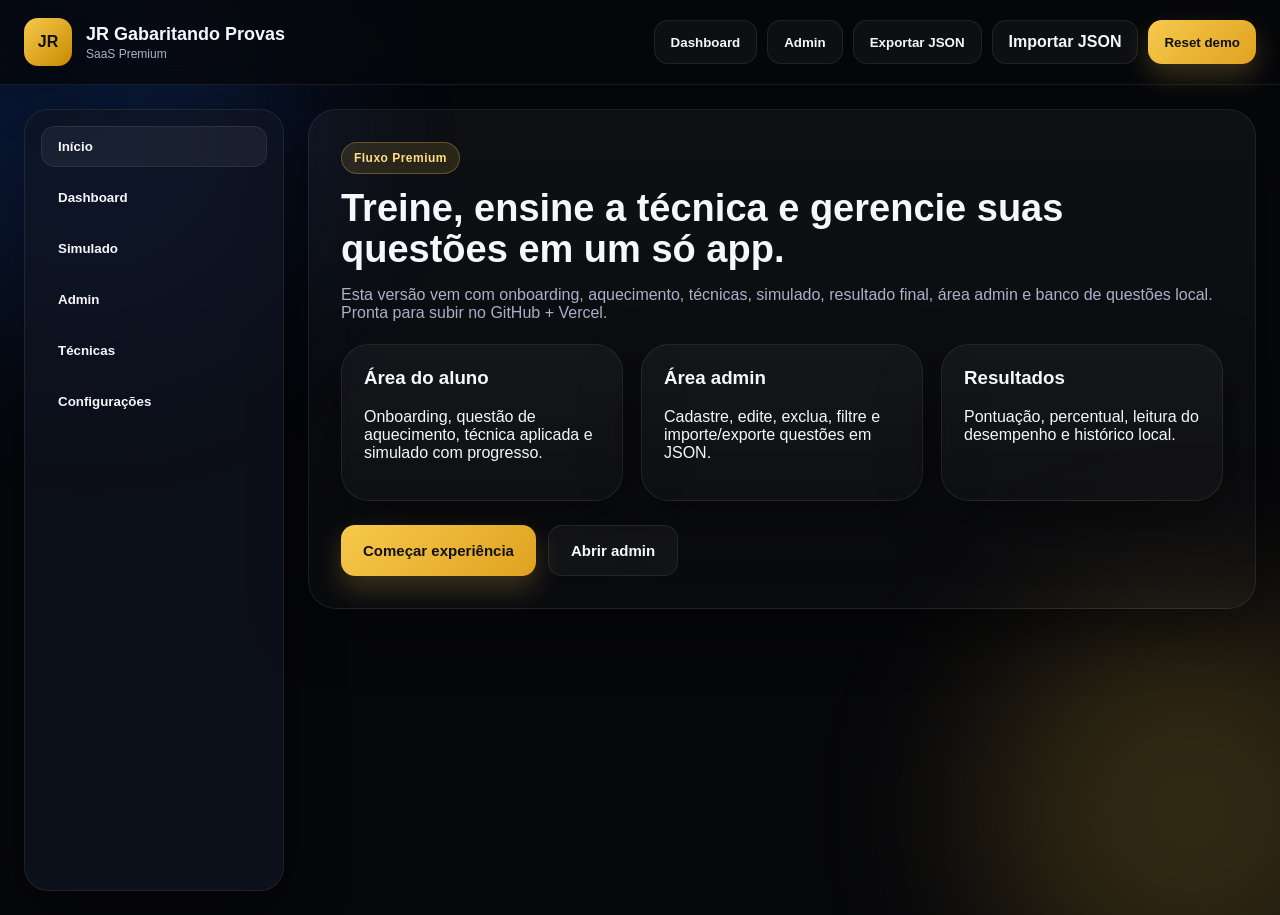
==== commit 982b7f71: "Add files via upload" ====
--- a/index.html
+++ b/index.html
@@ -1,87 +1,126 @@
 <!DOCTYPE html>
-<html lang="pt-BR">
+<html lang="pt-br">
 <head>
-<meta charset="UTF-8" />
-<meta name="viewport" content="width=device-width, initial-scale=1.0" />
-<title>JR Apostilas | Guarda Municipal Porto Velho</title>
-<style>
-:root{--text:#f8fbff;--muted:#c8d6f3;--gold:#f1c40f;--red:#ff1a1a;--blue:#2d67ff;--line:rgba(255,255,255,.08);--shadow:0 24px 60px rgba(0,0,0,.35);--max:1180px}
-*{box-sizing:border-box;margin:0;padding:0}html{scroll-behavior:smooth}
-body{font-family:Arial,Helvetica,sans-serif;background:linear-gradient(rgba(3,8,20,.88),rgba(3,8,20,.95)),url('assets/capa-guarda.jpeg') center/cover fixed no-repeat;color:var(--text);line-height:1.6;overflow-x:hidden}
-a{text-decoration:none;color:inherit}img{max-width:100%;display:block}.container{width:min(92%,var(--max));margin:0 auto}
-.top-offer{position:sticky;top:0;z-index:1200;background:var(--red);color:#fff;text-align:center;font-weight:900;padding:15px 10px;text-transform:uppercase}
-.navbar{position:sticky;top:50px;z-index:1100;background:rgba(4,12,28,.78);backdrop-filter:blur(12px);border-bottom:1px solid rgba(255,255,255,.06)}
-.nav-wrap{min-height:78px;display:flex;align-items:center;justify-content:space-between;gap:18px}.logo{font-size:30px;font-weight:900}.logo span{color:#79a5ff}.nav-links{display:flex;gap:24px;font-weight:800;color:#dce8ff}
-.btn{display:inline-flex;align-items:center;justify-content:center;gap:10px;border:none;border-radius:999px;cursor:pointer;font-weight:900;transition:.25s ease;box-shadow:var(--shadow);padding:17px 28px}
-.btn:hover{transform:translateY(-2px)}.btn-blue{background:linear-gradient(90deg,#2d67ff,#5b90ff);color:#fff}.btn-gold{background:var(--gold);color:#111}.btn-outline{background:transparent;color:#fff;border:1px solid rgba(255,255,255,.14);box-shadow:none}.btn-small{padding:13px 22px}.btn-full{width:100%}
-.hero{padding:70px 0 90px;min-height:100vh;display:flex;align-items:center}.hero-grid{display:grid;grid-template-columns:1.05fr .95fr;gap:34px;align-items:center}
-.tag{display:inline-block;margin-bottom:18px;padding:10px 16px;border-radius:999px;background:rgba(45,103,255,.12);border:1px solid rgba(121,165,255,.2);color:#a7c3ff;font-size:13px;font-weight:900;text-transform:uppercase}
-.hero h1{font-size:clamp(40px,6vw,68px);line-height:1.05;margin-bottom:18px;max-width:820px}.hero .lead{font-size:21px;color:#dce6fb;margin-bottom:28px;max-width:760px}
-.hero-bullets{display:grid;grid-template-columns:repeat(2,minmax(220px,1fr));gap:14px;margin-bottom:28px}.hero-bullets div{background:rgba(255,255,255,.05);border:1px solid rgba(255,255,255,.08);padding:16px 18px;border-radius:18px;font-weight:800}
-.hero-actions{display:flex;gap:14px;flex-wrap:wrap;margin-bottom:18px}.micro-proof{display:flex;gap:16px;flex-wrap:wrap;color:var(--muted);font-weight:800}
-.offer-card{background:linear-gradient(180deg,rgba(16,31,62,.96),rgba(9,18,38,.96));border:1px solid var(--line);border-radius:30px;padding:28px;box-shadow:var(--shadow)}
-.sale-chip{display:inline-block;padding:10px 14px;margin-bottom:16px;border-radius:999px;background:rgba(255,26,26,.15);border:1px solid rgba(255,130,130,.18);color:#ffb3b3;font-size:13px;font-weight:900;text-transform:uppercase}
-.offer-card h2{font-size:34px;line-height:1.1;margin-bottom:10px}.offer-card p{color:#d5e0f8}.price-row{display:flex;align-items:end;gap:12px;flex-wrap:wrap;margin:18px 0 10px}
-.old-price{color:#93a7d1;text-decoration:line-through;font-size:19px;font-weight:800}.new-price{font-size:58px;line-height:1;font-weight:900}.price-sub{color:#bac9e8;font-weight:800;margin-bottom:18px}
-.countdown-box{margin:18px 0 22px;background:rgba(255,255,255,.05);border:1px solid rgba(255,255,255,.08);padding:16px;border-radius:20px}.countdown-label{color:#ffbdbd;font-size:13px;font-weight:900;text-transform:uppercase;margin-bottom:12px}
-.countdown{display:grid;grid-template-columns:repeat(4,1fr);gap:12px}.time{background:rgba(255,255,255,.05);border:1px solid rgba(255,255,255,.06);border-radius:18px;text-align:center;padding:14px 10px}.time strong{display:block;font-size:28px;line-height:1;margin-bottom:6px}.time span{font-size:12px;color:#b4c5e6;font-weight:800;text-transform:uppercase}
-.secure-note{text-align:center;font-size:14px;color:#b2c1e1;font-weight:800;margin-top:14px}
-.hero-media{display:grid;grid-template-columns:1fr 1fr;gap:12px;margin-top:18px}.hero-media img,.carousel-card img,.media-card img{background:#0b1730}
-.hero-media img{width:100%;height:180px;object-fit:contain;border-radius:18px;border:1px solid rgba(255,255,255,.08);padding:8px}
-.section{padding:96px 0}.section-dark{background:rgba(255,255,255,.02)}.section-title{text-align:center;max-width:920px;margin:0 auto 44px}.eyebrow{display:inline-block;color:#96b6ff;font-size:13px;font-weight:900;text-transform:uppercase;letter-spacing:.5px;margin-bottom:14px}
-.section-title h2{font-size:clamp(32px,4vw,54px);line-height:1.1;margin-bottom:14px}.section-title p{font-size:20px;color:var(--muted)}
-.grid-2,.grid-3{display:grid;gap:24px}.grid-2{grid-template-columns:repeat(2,1fr)}.grid-3{grid-template-columns:repeat(3,1fr)}
-.card{background:linear-gradient(180deg,rgba(15,29,58,.96),rgba(10,20,40,.96));border:1px solid var(--line);border-radius:26px;padding:30px;box-shadow:var(--shadow)}.card h3{font-size:24px;line-height:1.2;margin-bottom:12px}.card p,.card li{color:var(--muted);font-size:18px}
-.icon{width:76px;height:76px;border-radius:22px;display:grid;place-items:center;background:rgba(255,255,255,.07);font-size:34px;margin-bottom:20px}.checklist{list-style:none;display:grid;gap:14px;margin-top:18px}.checklist li{padding-left:28px;position:relative}.checklist li::before{content:'✔';position:absolute;left:0;top:0;color:#4dd989;font-weight:900}
-.media-card{overflow:hidden;padding:0}.media-card img{width:100%;height:100%;object-fit:contain;min-height:420px;padding:16px}.cover-card{padding:0;overflow:hidden}.cover-card img{width:100%;height:auto}
-.carousel-shell{overflow:hidden;position:relative}.carousel-track{display:flex;gap:18px;width:max-content;animation:slideTrack 28s linear infinite}.carousel-card{min-width:340px;max-width:340px;position:relative}
-.carousel-card img{width:100%;height:420px;object-fit:contain;border-radius:24px;border:1px solid rgba(255,255,255,.08);box-shadow:var(--shadow);padding:12px}
-.carousel-label{position:absolute;left:14px;right:14px;bottom:14px;background:rgba(4,12,28,.78);backdrop-filter:blur(8px);border:1px solid rgba(255,255,255,.08);border-radius:16px;padding:12px 14px;font-size:14px;font-weight:900}
-@keyframes slideTrack{0%{transform:translateX(0)}100%{transform:translateX(-50%)}}
-.video-wrap{overflow:hidden;border-radius:26px;border:1px solid var(--line);box-shadow:var(--shadow);background:#000;aspect-ratio:16/9}.video-wrap iframe{width:100%;height:100%;border:none}
-.faq-item{background:linear-gradient(180deg,rgba(15,29,58,.96),rgba(10,20,40,.96));border:1px solid var(--line);border-radius:20px;overflow:hidden}.faq-q{width:100%;background:none;border:none;color:#fff;text-align:left;padding:24px;font-size:20px;font-weight:900;display:flex;justify-content:space-between;gap:14px;cursor:pointer}.faq-a{display:none;padding:0 24px 24px;color:var(--muted);font-size:18px}
-.footer{padding:40px 0 120px;background:rgba(0,0,0,.16);border-top:1px solid rgba(255,255,255,.06)}.copy{margin-top:28px;padding-top:18px;border-top:1px solid rgba(255,255,255,.06);text-align:center;color:#90a4cd}
-.floating-cta,.floating-whats{position:fixed;z-index:1250;border-radius:999px;font-weight:900;box-shadow:0 20px 48px rgba(0,0,0,.35)}
-.floating-cta{right:18px;bottom:20px;background:var(--gold);color:#111;padding:22px 38px;font-size:20px;animation:pulse 1.8s infinite}.floating-whats{right:18px;bottom:92px;background:#25d366;color:#fff;padding:14px 18px;font-size:14px}
-@keyframes pulse{0%{transform:scale(1);box-shadow:0 0 0 0 rgba(241,196,15,.45)}70%{transform:scale(1.03);box-shadow:0 0 0 18px rgba(241,196,15,0)}100%{transform:scale(1);box-shadow:0 0 0 0 rgba(241,196,15,0)}}
-@media (max-width:1100px){.hero-grid,.grid-2{grid-template-columns:1fr}.grid-3{grid-template-columns:repeat(2,1fr)}}
-@media (max-width:768px){.top-offer{font-size:14px;padding:13px 10px}.navbar{top:40px}.nav-links,.nav-wrap .btn-blue{display:none}.hero{min-height:auto;padding:46px 0 58px}.hero-grid,.hero-bullets,.grid-3,.countdown,.hero-media{grid-template-columns:1fr}.carousel-card{min-width:280px;max-width:280px}.carousel-card img{height:360px}.floating-cta{right:12px;left:12px;width:calc(100% - 24px);text-align:center;bottom:16px;padding:18px 20px;font-size:18px}.floating-whats{right:12px;bottom:76px;padding:12px 16px;font-size:13px}.footer{padding-bottom:120px}}
-</style>
+  <meta charset="UTF-8" />
+  <meta name="viewport" content="width=device-width, initial-scale=1.0" />
+  <title>JR Gabaritando Provas - SaaS Premium</title>
+  <link rel="stylesheet" href="styles.css" />
 </head>
 <body>
-<div class="top-offer" id="offerBar">⚠ OFERTA ESPECIAL DISPONÍVEL APENAS HOJE ⚠</div>
-<header class="navbar"><div class="container"><div class="nav-wrap"><div class="logo">JR <span>Apostilas</span></div><nav class="nav-links"><a href="#material">Material</a><a href="#video">Vídeo</a><a href="#bonus">Bônus</a><a href="#oferta">Oferta</a><a href="#faq">FAQ</a></nav><a href="https://chk.eduzz.com/8017Y2DA07" target="_blank" class="btn btn-blue btn-small">Comprar Agora</a></div></div></header>
+  <div class="bg-glow glow-1"></div>
+  <div class="bg-glow glow-2"></div>
 
-<section class="hero"><div class="container hero-grid"><div><div class="tag">porto velho - rondônia | guarda municipal | banca idecan</div><h1>Garanta seu material completo para Guarda Municipal e estude com muito mais direção, revisão rápida e foco no que realmente cai</h1><p class="lead">Tenha acesso a um combo estratégico com resumos bizurados, mapas mentais, simulados e apoio visual para acelerar sua preparação e chegar mais confiante no dia da prova.</p><div class="hero-bullets"><div>✔ Material focado em Guarda Municipal</div><div>✔ Arte oficial do seu produto em destaque</div><div>✔ +200 mapas mentais de legislação específica</div><div>✔ Bônus e simulados para reforçar a preparação</div></div><div class="hero-actions"><a href="https://chk.eduzz.com/8017Y2DA07" target="_blank" class="btn btn-gold">Quero garantir agora</a><a href="#video" class="btn btn-outline">Assistir apresentação</a></div><div class="micro-proof"><span>✅ Acesso digital imediato</span><span>✅ Material focado em Guarda Municipal</span><span>✅ Estude pelo celular ou computador</span></div></div>
-<aside class="offer-card"><div class="sale-chip">⏰ condição especial de hoje</div><h2>Combo Guarda Municipal Porto Velho</h2><p>Material pensado para quem quer estudar com mais clareza, revisar com rapidez e entrar na prova com muito mais segurança.</p><div class="price-row"><span class="old-price">de R$ 97,00</span><span class="new-price">R$ 19,99</span></div><div class="price-sub">pagamento único • acesso liberado após a confirmação</div><div class="countdown-box"><div class="countdown-label">atualização da condição promocional em:</div><div class="countdown"><div class="time"><strong id="days">00</strong><span>Dias</span></div><div class="time"><strong id="hours">00</strong><span>Horas</span></div><div class="time"><strong id="minutes">00</strong><span>Min</span></div><div class="time"><strong id="seconds">00</strong><span>Seg</span></div></div></div><a href="https://chk.eduzz.com/8017Y2DA07" target="_blank" class="btn btn-gold btn-full">Comprar por R$ 19,99</a><div class="secure-note">🔒 compra segura • liberação digital após a confirmação</div><div class="hero-media"><img src="assets/arte-amarela.png" alt="Arte de resumos bizurados guarda municipal" /><img src="assets/mapa-mental.jpeg" alt="Mapa mental de legislação específica" /><img src="assets/capa-guarda.jpeg" alt="Capa oficial do combo Guarda Municipal Porto Velho" /><img src="assets/arte-amarela.png" alt="Arte adicional do material Guarda Municipal" /></div></aside></div></section>
+  <header class="topbar">
+    <div class="brand">
+      <div class="brand-badge">JR</div>
+      <div>
+        <h1>JR Gabaritando Provas</h1>
+        <p>SaaS Premium</p>
+      </div>
+    </div>
+    <nav class="top-actions">
+      <button class="ghost" id="btnGoDashboard">Dashboard</button>
+      <button class="ghost" id="btnGoAdmin">Admin</button>
+      <button class="ghost" id="btnExport">Exportar JSON</button>
+      <label class="ghost file-btn">
+        Importar JSON
+        <input type="file" id="fileImport" accept="application/json" hidden>
+      </label>
+      <button class="gold" id="btnResetDemo">Reset demo</button>
+    </nav>
+  </header>
 
-<section class="section section-dark"><div class="container"><div class="section-title"><div class="eyebrow">carrossel principal</div><h2>Agora o site usa as suas artes reais</h2><p>Em vez de fotos genéricas, o carrossel mostra o material que você realmente está vendendo.</p></div><div class="carousel-shell"><div class="carousel-track" id="carouselTrack"></div></div></div></section>
+  <main class="app-shell">
+    <aside class="sidebar">
+      <button class="nav-btn active" data-view="welcome">Início</button>
+      <button class="nav-btn" data-view="dashboard">Dashboard</button>
+      <button class="nav-btn" data-view="quiz">Simulado</button>
+      <button class="nav-btn" data-view="admin">Admin</button>
+      <button class="nav-btn" data-view="techniques">Técnicas</button>
+      <button class="nav-btn" data-view="settings">Configurações</button>
+    </aside>
 
-<section class="section" id="material"><div class="container grid-2"><div class="card cover-card"><img src="assets/capa-guarda.jpeg" alt="Capa oficial do combo Guarda Municipal Porto Velho" /></div><div class="card"><div class="eyebrow">o que você recebe</div><h2 style="font-size:42px;line-height:1.12;margin-bottom:14px;">Conteúdo completo e organizado para acelerar sua aprovação</h2><p style="font-size:19px;color:var(--muted);">Tudo foi estruturado para facilitar o estudo, a revisão e a memorização dos pontos mais importantes cobrados para Guarda Municipal.</p><ul class="checklist"><li>Resumos bizurados prontos para revisão</li><li>Mapas mentais de legislação específica</li><li>Material voltado para Porto Velho - Rondônia</li><li>Banca IDECAN em destaque</li><li>Bônus e simulados para reforçar a preparação</li></ul><div style="margin-top:24px;display:flex;gap:14px;flex-wrap:wrap;"><a href="https://chk.eduzz.com/8017Y2DA07" target="_blank" class="btn btn-blue">Comprar agora</a><a href="https://wa.me/5569993539150?text=Ol%C3%A1%2C%20quero%20suporte%20sobre%20o%20Combo%20Guarda%20Municipal." target="_blank" class="btn btn-outline">Falar no WhatsApp</a></div></div></div></section>
+    <section class="content">
+      <section class="view active" id="view-welcome">
+        <div class="hero-card">
+          <span class="pill">Fluxo Premium</span>
+          <h2>Treine, ensine a técnica e gerencie suas questões em um só app.</h2>
+          <p class="muted">Esta versão vem com onboarding, aquecimento, técnicas, simulado, resultado final, área admin e banco de questões local. Pronta para subir no GitHub + Vercel.</p>
+          <div class="hero-grid">
+            <div class="premium-card"><h3>Área do aluno</h3><p>Onboarding, questão de aquecimento, técnica aplicada e simulado com progresso.</p></div>
+            <div class="premium-card"><h3>Área admin</h3><p>Cadastre, edite, exclua, filtre e importe/exporte questões em JSON.</p></div>
+            <div class="premium-card"><h3>Resultados</h3><p>Pontuação, percentual, leitura do desempenho e histórico local.</p></div>
+          </div>
+          <div class="cta-row">
+            <button class="gold big" id="btnStartJourney">Começar experiência</button>
+            <button class="ghost big" id="btnOpenAdmin">Abrir admin</button>
+          </div>
+        </div>
+      </section>
 
-<section class="section section-dark" id="video"><div class="container"><div class="section-title"><div class="eyebrow">vídeo de apresentação</div><h2>Veja uma apresentação do material antes de comprar</h2><p>Use este vídeo para aumentar a confiança do visitante e mostrar de forma mais clara o valor do conteúdo.</p></div><div class="video-wrap"><iframe src="https://player.vimeo.com/video/1177298098" allow="autoplay; fullscreen; picture-in-picture" allowfullscreen title="Vídeo de apresentação do material"></iframe></div><div style="text-align:center;margin-top:16px;color:var(--muted);font-weight:800;">Caso o vídeo não carregue, acesse diretamente aqui: <a href="https://vimeo.com/manage/videos/1177298098" target="_blank" style="color:#9ec1ff;">link do vídeo</a></div></div></section>
+      <section class="view" id="view-dashboard">
+        <div class="section-head"><div><span class="pill">Resumo</span><h2>Dashboard</h2></div></div>
+        <div class="stats-grid">
+          <div class="stat-card"><span>Total de questões</span><strong id="statQuestions">0</strong></div>
+          <div class="stat-card"><span>Simulados realizados</span><strong id="statAttempts">0</strong></div>
+          <div class="stat-card"><span>Média de acertos</span><strong id="statAverage">0%</strong></div>
+          <div class="stat-card"><span>Último resultado</span><strong id="statLast">-</strong></div>
+        </div>
+        <div class="panel two-col">
+          <div class="card-panel"><h3>Últimos resultados</h3><div id="attemptsList" class="list-stack"></div></div>
+          <div class="card-panel"><h3>Banco por banca</h3><div id="bankBreakdown" class="list-stack"></div></div>
+        </div>
+      </section>
 
-<section class="section"><div class="container"><div class="section-title"><div class="eyebrow">prova visual do conteúdo</div><h2>Veja um exemplo real do conteúdo que você vai receber</h2><p>Esse exemplo ajuda você a enxergar melhor a proposta do material e aumenta a segurança antes da compra.</p></div><div class="grid-2"><div class="card media-card"><img src="assets/mapa-mental.jpeg" alt="Exemplo de mapa mental do material de Guarda Municipal" /></div><div class="card"><div class="icon">🧠</div><h3>Mapas mentais de legislação específica</h3><p>Um exemplo visual do material para mostrar a organização do conteúdo e facilitar sua decisão de compra.</p><ul class="checklist"><li>Visual direto ao ponto</li><li>Resumo para revisão mais rápida</li><li>Mais clareza para o aluno sobre o produto</li></ul></div></div></div></section>
+      <section class="view" id="view-quiz"><div id="quizStage"></div></section>
 
-<section class="section section-dark" id="bonus"><div class="container"><div class="section-title"><div class="eyebrow">bônus e diferenciais</div><h2>Mais vantagens para reforçar sua decisão de compra</h2><p>Além do conteúdo principal, você ainda conta com simulados, mapas mentais e suporte para estudar com mais confiança.</p></div><div class="grid-3"><article class="card"><div class="icon">📘</div><h3>Banca IDECAN</h3><p>Material alinhado com a banca em destaque para reforçar sua preparação.</p></article><article class="card"><div class="icon">🎁</div><h3>Bônus simulados</h3><p>Mais um argumento para aumentar percepção de valor e melhorar sua preparação.</p></article><article class="card"><div class="icon">💬</div><h3>Suporte direto</h3><p>Canal de atendimento no WhatsApp para tirar dúvidas com mais rapidez.</p></article></div></div></section>
+      <section class="view" id="view-admin">
+        <div class="section-head"><div><span class="pill">Gestão</span><h2>Painel Admin</h2></div><button class="gold" id="btnNewQuestion">Nova questão</button></div>
+        <div class="panel">
+          <div class="filters">
+            <input type="text" id="searchInput" placeholder="Buscar por enunciado..." />
+            <select id="filterBank"><option value="">Todas as bancas</option><option value="CESPE">CESPE</option><option value="FCC">FCC</option><option value="FGV">FGV</option><option value="VUNESP">VUNESP</option><option value="Outra">Outra</option></select>
+            <select id="filterType"><option value="">Todos os tipos</option><option value="certo_errado">Certo ou Errado</option><option value="multipla">Múltipla escolha</option></select>
+          </div>
+          <div class="table-wrap">
+            <table>
+              <thead><tr><th>Questão</th><th>Banca</th><th>Tipo</th><th>Resposta</th><th>Ações</th></tr></thead>
+              <tbody id="questionsTable"></tbody>
+            </table>
+          </div>
+        </div>
+        <div class="modal hidden" id="questionModal">
+          <div class="modal-card">
+            <div class="modal-head"><h3 id="modalTitle">Nova questão</h3><button class="ghost" id="btnCloseModal">Fechar</button></div>
+            <div class="form-grid">
+              <label>Enunciado<textarea id="formStatement" rows="5"></textarea></label>
+              <label>Explicação / técnica<textarea id="formExplanation" rows="5"></textarea></label>
+              <label>Banca<select id="formBank"><option value="CESPE">CESPE</option><option value="FCC">FCC</option><option value="FGV">FGV</option><option value="VUNESP">VUNESP</option><option value="Outra">Outra</option></select></label>
+              <label>Tipo<select id="formType"><option value="certo_errado">Certo ou Errado</option><option value="multipla">Múltipla escolha</option></select></label>
+              <label>Resposta correta<select id="formAnswer"><option value="true">Certo</option><option value="false">Errado</option></select></label>
+              <label>Nível<select id="formDifficulty"><option value="fácil">Fácil</option><option value="médio">Médio</option><option value="difícil">Difícil</option></select></label>
+            </div>
+            <div class="modal-actions"><button class="ghost" id="btnDeleteQuestion">Excluir</button><button class="gold" id="btnSaveQuestion">Salvar questão</button></div>
+          </div>
+        </div>
+      </section>
 
-<section class="section" id="oferta"><div class="container"><div class="section-title"><div class="eyebrow">oferta final</div><h2>Garanta agora seu acesso por apenas R$ 19,99</h2><p>Oferta especial com excelente custo-benefício para quem quer começar a estudar agora.</p></div><div class="grid-2"><article class="card"><h3>Plano de entrada</h3><p>Ideal para quem quer adquirir o material completo com preço promocional e acesso rápido.</p><div class="plan-price-old">de R$ 47,00</div><div class="plan-price-new">R$ 19,99</div><div class="plan-sub">pagamento único</div><ul class="checklist"><li>Resumos bizurados</li><li>Mapas mentais</li><li>Bônus simulados</li><li>Acesso digital</li></ul><a href="https://chk.eduzz.com/8017Y2DA07" target="_blank" class="btn btn-gold btn-full" style="margin-top:22px;">Quero comprar</a></article><article class="card"><h3>Plano completo em destaque</h3><p>Versão destacada da oferta para quem quer aproveitar a condição promocional disponível nesta página.</p><div class="plan-price-old">de R$ 97,00</div><div class="plan-price-new">R$ 19,99</div><div class="plan-sub">condição especial desta página</div><ul class="checklist"><li>Material completo para Guarda Municipal</li><li>Vídeo de apresentação</li><li>Mapas mentais e simulados</li><li>Suporte no WhatsApp</li></ul><a href="https://chk.eduzz.com/8017Y2DA07" target="_blank" class="btn btn-gold btn-full" style="margin-top:22px;">Garantir minha oferta</a></article></div></div></section>
+      <section class="view" id="view-techniques">
+        <div class="section-head"><div><span class="pill">Ensino</span><h2>Técnicas</h2></div></div>
+        <div class="hero-grid">
+          <div class="premium-card"><h3>1. Palavra absoluta</h3><p>Termos como “sempre”, “nunca”, “todos”, “jamais” costumam exigir atenção redobrada.</p></div>
+          <div class="premium-card"><h3>2. Linguagem equilibrada</h3><p>Frases moderadas e compatíveis com o texto legal tendem a estar corretas com mais frequência.</p></div>
+          <div class="premium-card"><h3>3. Técnica aplicada</h3><p>Não chute no automático: use o padrão da banca, o contexto e a exceção jurídica.</p></div>
+        </div>
+      </section>
 
-<section class="section section-dark" id="faq"><div class="container"><div class="section-title"><div class="eyebrow">perguntas frequentes</div><h2>Perguntas frequentes</h2><p>Tire suas dúvidas antes da compra e avance com mais segurança.</p></div><div class="grid-2"><div class="faq-item"><button class="faq-q">Como recebo o material? <span>+</span></button><div class="faq-a">Após a confirmação do pagamento, o acesso ao material é liberado digitalmente.</div></div><div class="faq-item"><button class="faq-q">O botão já está com meu link? <span>+</span></button><div class="faq-a">Sim. Basta clicar no botão para seguir ao pagamento com segurança.</div></div><div class="faq-item"><button class="faq-q">O WhatsApp foi adicionado? <span>+</span></button><div class="faq-a">Sim. Você conta com suporte direto pelo WhatsApp para tirar dúvidas.</div></div><div class="faq-item"><button class="faq-q">O vídeo pode não abrir direto? <span>+</span></button><div class="faq-a">Pode acontecer se o Vimeo estiver com restrição de incorporação. Nesse caso, o link direto continua disponível logo abaixo do vídeo.</div></div></div></div></section>
+      <section class="view" id="view-settings">
+        <div class="section-head"><div><span class="pill">Deploy</span><h2>Configurações</h2></div></div>
+        <div class="panel"><div class="card-panel"><h3>Como publicar</h3><ol class="steps"><li>Suba os arquivos no GitHub.</li><li>Importe o repositório no Vercel.</li><li>Deploy automático.</li></ol><p class="muted">Esta versão usa armazenamento local do navegador. Para multiusuário real com login e acesso pago, conecte um backend como Supabase, Firebase ou Node.</p></div></div>
+      </section>
+    </section>
+  </main>
 
-<footer class="footer"><div class="container" style="display:flex;align-items:center;justify-content:space-between;gap:24px;flex-wrap:wrap;"><div><h3 style="margin-bottom:8px;">JR Apostilas</h3><p style="margin:0;color:var(--muted);max-width:620px;">Material digital para Guarda Municipal com acesso imediato, organização estratégica e foco nos pontos mais importantes da prova.</p></div><div style="display:flex;align-items:center;gap:14px;flex-wrap:wrap;"><a href="https://wa.me/5569993539150?text=Ol%C3%A1%2C%20quero%20suporte%20sobre%20o%20Combo%20Guarda%20Municipal." target="_blank" class="btn btn-outline" style="padding:14px 22px;border-color:rgba(255,255,255,.12);">Suporte</a><a href="https://chk.eduzz.com/8017Y2DA07" target="_blank" class="btn btn-gold" style="padding:14px 24px;">Comprar agora</a></div></div><div class="container copy">© 2026 JR Apostilas — Todos os direitos reservados.</div></footer>
-
-<a href="https://chk.eduzz.com/8017Y2DA07" target="_blank" class="floating-cta">Garantir Preparatório</a>
-<a href="https://wa.me/5569993539150?text=Ol%C3%A1%2C%20quero%20suporte%20sobre%20o%20Combo%20Guarda%20Municipal." target="_blank" class="floating-whats">WhatsApp</a>
-
-<script>
-const uploadedImages=[{src:'assets/capa-guarda.jpeg',alt:'Capa oficial',label:'Capa oficial do combo'},{src:'assets/mapa-mental.jpeg',alt:'Mapa mental',label:'Exemplo real de mapa mental'},{src:'assets/arte-amarela.png',alt:'Arte',label:'Identidade visual do material'},{src:'assets/capa-guarda.jpeg',alt:'Capa oficial',label:'Visual do produto'},{src:'assets/mapa-mental.jpeg',alt:'Mapa mental',label:'Conteúdo visual'},{src:'assets/arte-amarela.png',alt:'Arte',label:'Oferta mais alinhada'}];
-document.getElementById('carouselTrack').innerHTML=[...uploadedImages,...uploadedImages].map(img=>`<div class="carousel-card"><img src="${img.src}" alt="${img.alt}"><div class="carousel-label">${img.label}</div></div>`).join('');
-const offerBar=document.getElementById('offerBar');
-function updateOfferBar(){offerBar.textContent=`⚠ OFERTA ESPECIAL DISPONÍVEL APENAS HOJE ${new Date().toLocaleDateString('pt-BR')} ⚠`;}
-function updateCountdown(){const now=new Date();const tomorrow=new Date();tomorrow.setHours(24,0,0,0);const diff=tomorrow-now;document.getElementById('days').textContent=String(Math.floor(diff/(1000*60*60*24))).padStart(2,'0');document.getElementById('hours').textContent=String(Math.floor((diff/(1000*60*60))%24)).padStart(2,'0');document.getElementById('minutes').textContent=String(Math.floor((diff/(1000*60))%60)).padStart(2,'0');document.getElementById('seconds').textContent=String(Math.floor((diff/1000)%60)).padStart(2,'0');}
-updateOfferBar();updateCountdown();setInterval(updateCountdown,1000);
-document.querySelectorAll('.faq-q').forEach(btn=>{btn.addEventListener('click',()=>{const answer=btn.nextElementSibling;const symbol=btn.querySelector('span');const open=answer.style.display==='block';document.querySelectorAll('.faq-a').forEach(el=>el.style.display='none');document.querySelectorAll('.faq-q span').forEach(el=>el.textContent='+');answer.style.display=open?'none':'block';symbol.textContent=open?'+':'−';});});
-</script>
+  <script src="app.js"></script>
 </body>
 </html>
--- a/styles.css
+++ b/styles.css
@@ -0,0 +1 @@
+:root{--bg:#06070b;--bg-soft:#0d1018;--panel:#111522;--panel-2:#171c2c;--border:rgba(255,255,255,.08);--text:#f5f7fb;--muted:#aab2c8;--gold:#f7c94c;--gold-2:#ffdf82;--green:#1fd28a;--red:#ff5b6e;--shadow:0 20px 60px rgba(0,0,0,.45)}*{box-sizing:border-box}html,body{margin:0;padding:0;background:var(--bg);color:var(--text);font-family:Inter,Arial,sans-serif}body{min-height:100vh;overflow-x:hidden}.bg-glow{position:fixed;width:420px;height:420px;border-radius:999px;filter:blur(90px);opacity:.18;pointer-events:none;z-index:0}.glow-1{background:#1d6cff;top:-80px;left:-120px}.glow-2{background:#ffc93c;right:-120px;bottom:-120px}.topbar{position:sticky;top:0;z-index:20;display:flex;justify-content:space-between;align-items:center;padding:18px 24px;background:rgba(6,7,11,.75);backdrop-filter:blur(16px);border-bottom:1px solid var(--border)}.brand{display:flex;gap:14px;align-items:center}.brand-badge{width:48px;height:48px;border-radius:14px;display:grid;place-items:center;background:linear-gradient(135deg,var(--gold),#c78a00);color:#111;font-weight:900;box-shadow:var(--shadow)}.brand h1{margin:0;font-size:18px}.brand p{margin:2px 0 0;color:var(--muted);font-size:12px}.top-actions{display:flex;gap:10px;flex-wrap:wrap;justify-content:flex-end}button,.file-btn{border:none;border-radius:14px;padding:12px 16px;font-weight:700;cursor:pointer;transition:.22s ease;display:inline-flex;align-items:center;justify-content:center;text-decoration:none}button:hover,.file-btn:hover{transform:translateY(-1px)}.gold{background:linear-gradient(135deg,var(--gold),#dfa21f);color:#111;box-shadow:0 12px 28px rgba(247,201,76,.22)}.ghost{background:rgba(255,255,255,.04);color:var(--text);border:1px solid var(--border)}.big{padding:16px 22px;font-size:15px}.app-shell{display:grid;grid-template-columns:260px 1fr;gap:24px;position:relative;z-index:1;padding:24px}.sidebar{background:rgba(17,21,34,.7);border:1px solid var(--border);border-radius:24px;padding:16px;box-shadow:var(--shadow);height:calc(100vh - 118px);position:sticky;top:92px}.nav-btn{width:100%;margin-bottom:10px;background:transparent;color:var(--text);border:1px solid transparent;justify-content:flex-start}.nav-btn.active,.nav-btn:hover{background:rgba(255,255,255,.05);border-color:var(--border)}.content{min-height:calc(100vh - 118px)}.view{display:none;animation:fade .35s ease}.view.active{display:block}@keyframes fade{from{opacity:0;transform:translateY(8px)}to{opacity:1;transform:none}}.hero-card,.panel,.card-panel,.premium-card,.stat-card,.quiz-card,.result-card{background:linear-gradient(180deg,rgba(255,255,255,.04),rgba(255,255,255,.02));border:1px solid var(--border);border-radius:28px;box-shadow:var(--shadow)}.hero-card{padding:32px}.hero-card h2{font-size:38px;line-height:1.08;max-width:900px;margin:14px 0}.muted{color:var(--muted)}.pill{display:inline-flex;padding:8px 12px;border-radius:999px;background:rgba(247,201,76,.12);border:1px solid rgba(247,201,76,.28);color:var(--gold-2);font-size:12px;font-weight:800;letter-spacing:.04em}.hero-grid,.stats-grid{display:grid;grid-template-columns:repeat(3,1fr);gap:18px;margin-top:22px}.premium-card,.stat-card,.card-panel{padding:22px}.premium-card h3,.card-panel h3{margin-top:0}.cta-row{display:flex;gap:12px;flex-wrap:wrap;margin-top:24px}.section-head{display:flex;justify-content:space-between;align-items:center;margin-bottom:18px}.section-head h2{margin:8px 0 0;font-size:30px}.stats-grid{grid-template-columns:repeat(4,1fr)}.stat-card span{display:block;color:var(--muted);font-size:13px;margin-bottom:12px}.stat-card strong{font-size:34px}.two-col{display:grid;grid-template-columns:1.3fr .7fr;gap:18px}.list-stack{display:grid;gap:12px}.list-item{border:1px solid var(--border);background:rgba(255,255,255,.03);border-radius:18px;padding:14px 16px}.filters{display:grid;grid-template-columns:1fr 220px 220px;gap:12px;margin-bottom:16px}input,select,textarea{width:100%;padding:14px 14px;border-radius:16px;border:1px solid var(--border);background:rgba(255,255,255,.03);color:var(--text);outline:none}textarea{resize:vertical}.table-wrap{overflow:auto}table{width:100%;border-collapse:collapse}th,td{padding:14px 12px;border-bottom:1px solid var(--border);text-align:left;vertical-align:top}th{color:var(--muted);font-size:13px}.action-row{display:flex;gap:8px;flex-wrap:wrap}.mini{padding:9px 12px;border-radius:12px;font-size:12px}.modal{position:fixed;inset:0;background:rgba(0,0,0,.55);display:grid;place-items:center;padding:20px;z-index:40}.hidden{display:none!important}.modal-card{width:min(920px,100%);background:var(--panel);border:1px solid var(--border);border-radius:26px;padding:22px;box-shadow:var(--shadow)}.modal-head,.modal-actions{display:flex;justify-content:space-between;align-items:center;gap:12px}.form-grid{display:grid;grid-template-columns:1fr 1fr;gap:16px;margin:16px 0}.form-grid label{display:grid;gap:8px;color:var(--muted);font-size:13px}.quiz-wrap{max-width:980px;margin:0 auto}.quiz-card{padding:26px}.quiz-title{font-size:34px;margin:10px 0 6px}.option-grid{display:grid;grid-template-columns:repeat(2,1fr);gap:14px;margin-top:18px}.option-btn{min-height:74px;padding:16px 18px;border-radius:20px;border:1px solid var(--border);background:var(--panel-2);color:var(--text);font-size:15px;font-weight:800;text-align:left}.option-btn.selected{outline:2px solid rgba(247,201,76,.55);border-color:rgba(247,201,76,.35)}.progress-top{display:flex;justify-content:space-between;align-items:center;margin-bottom:16px}.progress-dots{display:flex;gap:8px;flex-wrap:wrap}.dot{width:12px;height:12px;border-radius:999px;background:rgba(255,255,255,.12);border:1px solid var(--border)}.dot.done{background:var(--gold)}.dot.current{background:#fff}.answer-actions{display:grid;grid-template-columns:1fr 1fr;gap:14px;margin-top:24px}.answer-btn{padding:18px;border-radius:18px;font-size:16px;font-weight:900;border:1px solid var(--border)}.answer-btn.true{background:rgba(31,210,138,.13);color:#b8ffe0}.answer-btn.false{background:rgba(255,91,110,.12);color:#ffd0d6}.feedback-box{margin-top:18px;padding:18px;border-radius:22px;border:1px solid var(--border);background:rgba(255,255,255,.03)}.feedback-box.correct{border-color:rgba(31,210,138,.35)}.feedback-box.wrong{border-color:rgba(255,91,110,.35)}.result-card{padding:30px;max-width:980px;margin:0 auto}.result-big{font-size:54px;margin:6px 0}.result-grid{display:grid;grid-template-columns:repeat(3,1fr);gap:16px;margin-top:20px}.result-chip{padding:18px;border-radius:20px;background:rgba(255,255,255,.03);border:1px solid var(--border)}.steps{margin:0;padding-left:20px;line-height:1.8}@media (max-width:1100px){.app-shell{grid-template-columns:1fr}.sidebar{position:relative;top:auto;height:auto}.hero-grid,.stats-grid,.result-grid,.two-col,.filters,.form-grid,.option-grid,.answer-actions{grid-template-columns:1fr}}
